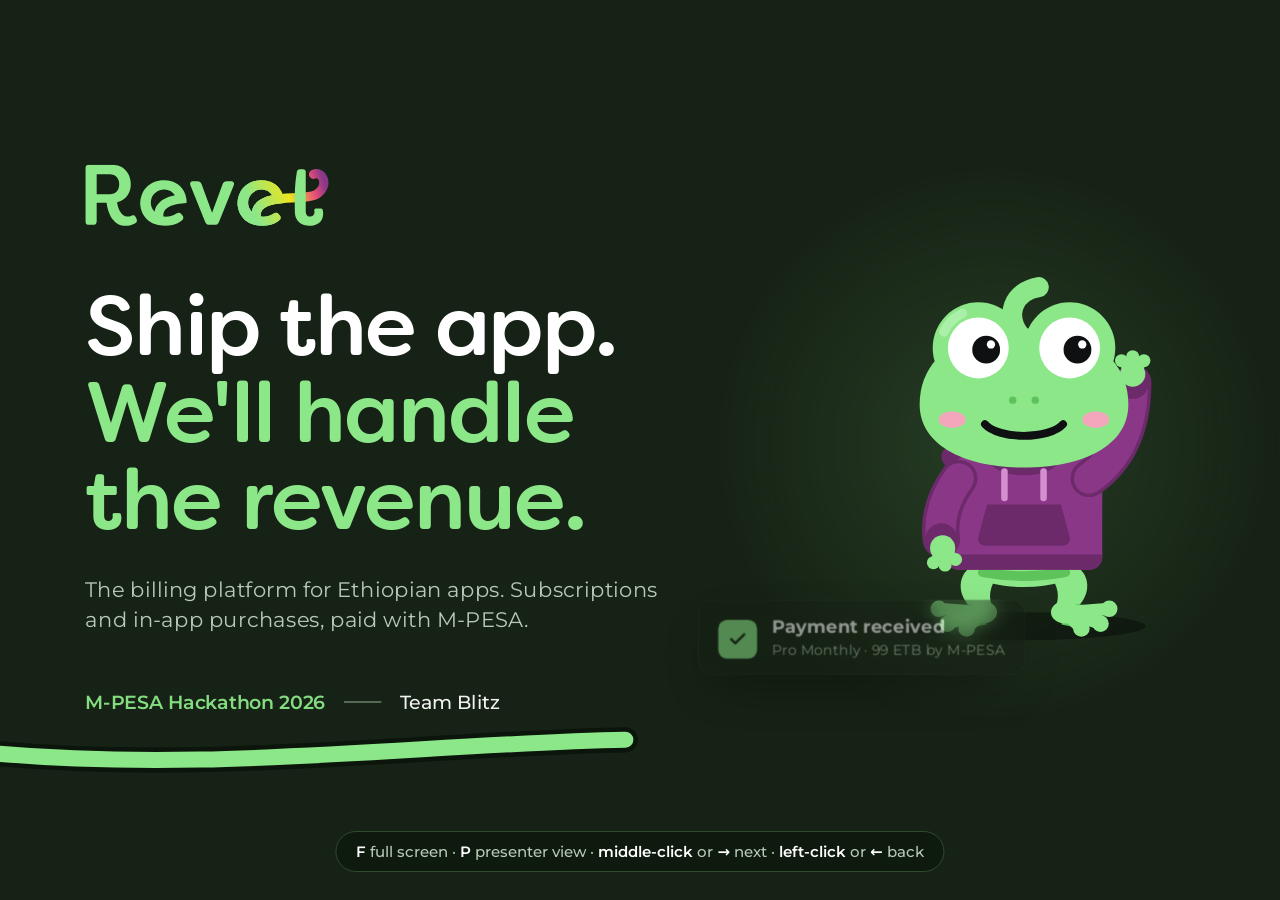
==== index.html @ 3953f646 "pitch" ====
<!doctype html>
<html lang="en">
  <head>
    <meta charset="utf-8" />
    <meta name="viewport" content="width=device-width, initial-scale=1" />
    <title>Revet pitch deck</title>
    <link rel="icon" href="assets/favicon.svg" />
    <link rel="stylesheet" href="assets/app.css" />
    <link rel="stylesheet" href="assets/deck.css" />
  </head>
  <body>
    <div id="frame">
      <div id="stage">
        <div id="bg"></div>
<section class="slide" id="s-title" aria-label="Revet">
    <div class="glow" style="left:1060px;top:100px;width:860px;height:860px;background:radial-gradient(closest-side,rgba(139,231,136,.14),rgba(139,231,136,0))"></div>
    <svg class="thread " viewBox="0 0 1920 1080" aria-hidden="true"><g class="th-a"><path class="th-o" d="M -40 992 C 380 1036 800 952 1160 980 C 1480 1004 1852 996 1858 772 C 1864 572 1784 434 1705 424"/><path class="th-g" d="M -40 992 C 380 1036 800 952 1160 980 C 1480 1004 1852 996 1858 772 C 1864 572 1784 434 1705 424"/></g></svg>
    <div class="abs t-mark" style="left:128px;top:112px"><svg class="block max-w-none " style="height:92px;width:372.84px" width="539" height="133" viewBox="0 0 539 133" fill="none" xmlns="http://www.w3.org/2000/svg" xmlns:xlink="http://www.w3.org/1999/xlink">
<use xlink:href="#t1-stroke0_1862_101" fill="#8BE788"/>
<use xlink:href="#t1-stroke0_1862_101" fill="url(#t1-paint0_linear_1862_101)"/>
<path d="M269.279 130.497C264.805 130.497 261.698 128.446 259.958 124.345L228.079 44.9278C226.96 42.1935 226.898 40.0186 227.893 38.4029C229.011 36.6629 231.062 35.793 234.045 35.793H242.993C247.591 35.793 250.636 37.9679 252.128 42.3178L274.872 104.211L297.615 42.3178C299.107 37.9679 302.09 35.793 306.564 35.793H315.699C318.557 35.793 320.546 36.6629 321.664 38.4029C322.783 40.0186 322.783 42.1935 321.664 44.9278L289.786 124.345C288.17 128.446 285.063 130.497 280.464 130.497H269.279Z" fill="#8BE788"/>
<path d="M87.8061 132.548C79.8519 132.548 73.2649 130.684 68.045 126.955C62.9494 123.102 58.7859 118.566 55.5546 113.346C52.4475 108.002 50.2104 102.534 48.8433 96.9409C47.4762 91.2239 46.6062 86.5011 46.2333 82.7726H24.6081V122.667C24.6081 127.887 21.9981 130.497 16.7782 130.497H7.82984C2.60995 130.497 0 127.887 0 122.667V7.82984C0 2.60995 2.60995 0 7.82984 0H57.046C63.7573 0 69.6607 1.11855 74.7563 3.35565C79.9762 5.59274 84.3261 8.63768 87.8061 12.4905C91.4103 16.3432 94.0824 20.8796 95.8223 26.0995C97.6866 31.1951 98.6187 36.6014 98.6187 42.3184C98.6187 52.0125 96.0087 60.4638 90.7888 67.6722C85.6932 74.7563 78.4227 79.3548 68.9771 81.4676C69.35 84.9475 70.0957 88.5518 71.2143 92.2803C72.3328 95.8845 73.8242 99.178 75.6884 102.161C77.5527 105.144 79.7898 107.629 82.3997 109.618C85.0097 111.482 87.8682 112.414 90.9753 112.414C94.5795 112.414 97.5623 111.793 99.9237 110.55C102.285 109.556 104.149 109.307 105.516 109.804C107.008 110.301 108.313 111.668 109.431 113.906L110.736 116.515C111.731 118.753 112.103 120.803 111.855 122.667C111.606 124.407 110.426 125.899 108.313 127.142C105.33 129.006 102.036 130.373 98.4323 131.243C94.9523 132.113 91.4103 132.548 87.8061 132.548ZM53.1311 64.1301C59.4695 64.1301 64.4408 62.1416 68.045 58.1645C71.6492 54.0632 73.4513 48.8433 73.4513 42.5048C73.4513 36.1664 71.5871 30.9465 67.8586 26.8452C64.2544 22.7438 59.3452 20.6931 53.1311 20.6931H24.6081V64.1301H53.1311Z" fill="#8BE788"/>
<path d="M490.467 11.89C501.52 6.60959 515.357 10.606 521.973 21.1045C528.154 30.914 528.602 41.554 525.226 50.8617C521.947 59.9017 515.201 67.4376 507.183 72.4001C502.185 75.4932 496.105 77.2823 490.06 78.4542C483.903 79.648 477.015 80.3383 469.966 80.8256C455.197 81.8466 440.684 81.9925 425.83 83.4504C411.201 84.8863 399.138 87.4293 391.029 92.1209C387.147 94.3672 384.474 96.9387 382.763 99.8697C381.075 102.761 379.962 106.617 380.142 112.05C380.325 117.562 376.005 122.179 370.492 122.362C364.979 122.546 360.363 118.225 360.179 112.713C359.892 104.062 361.671 96.382 365.513 89.8002C369.332 83.2577 374.828 78.4182 381.026 74.832C393.078 67.8587 408.829 65.049 423.879 63.5718C438.704 62.1167 455.737 61.7876 468.588 60.8991C475.35 60.4316 481.291 59.8083 486.259 58.8453C491.338 57.8606 494.677 56.6503 496.671 55.4162C501.451 52.4583 504.92 48.2648 506.449 44.0505C507.88 40.1038 507.728 35.9643 505.074 31.7534C503.824 29.7694 500.926 29.0291 499.077 29.9127C494.1 32.29 488.138 30.1834 485.76 25.2067C483.383 20.2297 485.49 14.2676 490.467 11.89Z" fill="url(#t1-paint1_linear_1862_101)"/>
<path d="M485.788 132.543C481.935 132.543 478.082 131.983 474.229 130.865C470.501 129.87 467.145 128.13 464.162 125.645C461.179 123.159 458.756 119.803 456.892 115.578C455.152 111.352 454.282 106.07 454.282 99.7317C454.282 63.1811 453.492 47.3431 458.756 15.4677C459.377 11.7392 461.552 9.875 465.281 9.875H471.806C475.907 9.875 477.958 11.9257 477.958 16.027C477.958 46.4547 477.958 59.9734 477.958 100.664C477.958 105.014 478.89 108.121 480.754 109.985C482.618 111.725 484.793 112.595 487.279 112.595C489.889 112.595 492.126 111.787 493.99 110.172C495.854 108.432 496.787 106.132 496.787 103.274C496.787 102.777 496.787 102.28 496.787 101.782C496.787 101.161 496.724 100.54 496.6 99.9182C496.227 96.8111 497.408 95.2575 500.142 95.2575H510.023C512.757 95.2575 514.373 96.3761 514.87 98.6132C515.243 100.229 515.491 101.72 515.616 103.087C515.74 104.454 515.802 105.324 515.802 105.697C515.802 114.521 513.006 121.233 507.413 125.831C501.944 130.305 494.736 132.543 485.788 132.543Z" fill="#8BE788"/>
<path d="M169.438 112.548C169.34 112.544 169.244 112.528 169.147 112.518C169.158 111.402 169.107 110.302 169.171 109.181C169.395 105.217 170.389 102.222 171.763 99.8678C173.474 96.9368 176.146 94.3654 180.029 92.119C186.182 88.5587 193.225 86.7642 200.171 85.4637C206.446 84.2887 212.804 83.5853 219.163 83.0596C219.651 82.0097 219.82 80.7317 219.67 79.2255C219.494 76.5544 219.173 74.0067 218.704 71.5826C217.916 67.5004 216.712 63.7683 215.092 60.3861C212.34 54.6401 208.749 49.4015 203.824 45.2967C199.349 41.4438 194.254 38.5853 188.537 36.7211C182.82 34.7326 176.792 33.7383 170.454 33.7383C162.748 33.7383 155.726 35.1054 149.387 37.8396C143.049 40.4495 137.643 44.0538 133.169 48.6523C128.694 53.1265 125.214 58.4085 122.729 64.4983C119.584 72.0451 118.459 80.3517 119.233 88.4768C119.699 93.3706 120.864 98.0547 122.729 102.529C125.214 108.495 128.756 113.715 133.355 118.189C138.078 122.663 143.795 126.205 150.506 128.815C157.217 131.301 164.737 132.543 173.063 132.543C179.029 132.543 185.057 131.736 191.147 130.12C197.361 128.504 203.202 125.584 208.671 121.358C211.032 119.618 212.275 117.692 212.399 115.579C212.539 114.32 212.364 113.121 211.875 111.981C211.494 111.094 210.923 110.242 210.162 109.427L208.484 107.376C205.377 103.896 201.711 103.399 197.485 105.885C193.632 108.37 189.78 110.172 185.927 111.291C180.561 112.676 174.951 113.104 169.438 112.548ZM151.713 95.7398C150.961 97.7788 150.374 99.9029 149.953 102.109C145.184 97.1654 142.198 90.5413 142.01 83.2335L142 82.4981C142 79.6803 142.421 76.8657 143.256 74.1737C146.878 62.4946 157.922 53.9981 170.984 53.9981L171.731 54.0079C181.286 54.2464 189.348 59.049 194.173 66.2854C185.443 68.082 177.098 70.7403 170.026 74.832C163.828 78.4182 158.332 83.2577 154.513 89.8002C153.41 91.6905 152.476 93.6714 151.713 95.7398Z" fill-rule="evenodd" clip-rule="evenodd" fill="#8BE788"/>
<defs>
<linearGradient id="t1-paint0_linear_1862_101" x1="363.591" y1="94.5" x2="469.314" y2="47.7101" gradientUnits="userSpaceOnUse">
<stop stop-color="#8BE788"/>
<stop offset="0.708262" stop-color="#EBE520"/>
</linearGradient>
<linearGradient id="t1-paint1_linear_1862_101" x1="362.657" y1="88.6076" x2="518.516" y2="39.4109" gradientUnits="userSpaceOnUse">
<stop stop-color="#8BE788"/>
<stop offset="0.5" stop-color="#EBE520"/>
<stop offset="0.836538" stop-color="#E74E78"/>
<stop offset="0.9999" stop-color="#8B3788"/>
</linearGradient>
<path id="t1-stroke0_1862_101" d="M380.438 112.548C380.34 112.544 380.244 112.528 380.147 112.518C380.158 111.402 380.107 110.302 380.171 109.181C380.395 105.217 381.389 102.222 382.763 99.8678C384.474 96.9368 387.146 94.3654 391.029 92.119C397.182 88.5587 404.225 86.7642 411.171 85.4637C417.446 84.2887 423.804 83.5853 430.163 83.0596C430.651 82.0097 430.82 80.7317 430.67 79.2255C430.494 76.5544 430.173 74.0067 429.704 71.5826C428.916 67.5004 427.712 63.7683 426.092 60.3861C423.34 54.6401 419.749 49.4015 414.824 45.2967C410.349 41.4438 405.254 38.5853 399.537 36.7211C393.82 34.7326 387.792 33.7383 381.454 33.7383C373.748 33.7383 366.726 35.1054 360.387 37.8396C354.049 40.4495 348.643 44.0538 344.169 48.6523C339.694 53.1265 336.214 58.4085 333.729 64.4983C330.584 72.0451 329.459 80.3517 330.233 88.4768C330.699 93.3706 331.864 98.0547 333.729 102.529C336.214 108.495 339.756 113.715 344.355 118.189C349.078 122.663 354.795 126.205 361.506 128.815C368.217 131.301 375.737 132.543 384.063 132.543C390.029 132.543 396.057 131.736 402.147 130.12C408.361 128.504 414.202 125.584 419.671 121.358C422.032 119.618 423.275 117.692 423.399 115.579C423.539 114.32 423.364 113.121 422.875 111.981C422.494 111.094 421.923 110.242 421.162 109.427L419.484 107.376C416.377 103.896 412.711 103.399 408.485 105.885C404.632 108.37 400.78 110.172 396.927 111.291C391.561 112.676 385.951 113.104 380.438 112.548ZM362.713 95.7398C361.961 97.7788 361.374 99.9029 360.953 102.109C356.184 97.1654 353.198 90.5413 353.01 83.2335L353 82.4981C353 79.6803 353.421 76.8657 354.256 74.1737C357.878 62.4946 368.922 53.9981 381.984 53.9981L382.731 54.0079C392.286 54.2464 400.348 59.049 405.173 66.2854C396.443 68.082 388.098 70.7403 381.026 74.832C374.828 78.4182 369.332 83.2577 365.513 89.8002C364.41 91.6905 363.476 93.6714 362.713 95.7398Z" fill-rule="evenodd" clip-rule="evenodd"/>
</defs>
</svg>
</div>
    <h1 class="display abs" style="left:128px;top:300px"><span class="ln t-l">Ship the app.</span><span class="ln t-l green">We'll handle</span><span class="ln t-l green">the revenue.</span></h1>
    <p class="lead abs t-lead" style="left:128px;top:728px;width:900px;font-size:32px">The billing platform for Ethiopian apps. Subscriptions and in-app purchases, paid with <span class="nw">M-PESA</span>.</p>
    <div class="abs t-foot" style="left:128px;top:904px;display:flex;align-items:center;gap:28px;font:600 28px/1 var(--f-body)"><span class="green"><span class="nw">M-PESA</span> Hackathon 2026</span><span style="width:56px;height:1.5px;background:var(--line-strong)"></span><span style="font-weight:500">Team Blitz</span></div>
    <div class="mascot " style="left:1236px;top:250px;width:600px" data-morph="mascot"><svg xmlns="http://www.w3.org/2000/svg" viewBox="-46 -84 92 92"><ellipse cx="0" cy="1" rx="28" ry="3.2" fill="#000" opacity="0.35"></ellipse><g transform="translate(0 0) scale(1 1)"><ellipse cx="0" cy="-12" rx="12" ry="4" fill="#8be788"></ellipse><path d="M-12.5 -12.5C-15.6 -10-15 -5.6-12 -3.2L-7.4 -3.8C-8.4 -6.4-7.6 -9.4-4.4 -12.5z" fill="#8be788"></path><path d="M12.5 -12.5C15.6 -10 15 -5.6 12 -3.2L7.4 -3.8C8.4 -6.4 7.6 -9.4 4.4 -12.5z" fill="#8be788"></path><path d="M-9.5 -11.4C-3.5 -10.3 3.5 -10.3 9.5 -11.4" stroke="#5ec35b" stroke-width="2.2" stroke-linecap="round" fill="none"></path><g><path d="M-9 -4.6L-19.6 -3Q-17.6 -2 -17.6 0.4Q-15 -0.2 -13.2 1.5L-8.6 0.6z" fill="#5ec35b"></path><g stroke="#8be788" stroke-width="2.8" stroke-linecap="round"><path d="M-9.4 -2.2L-19.6 -3"></path><path d="M-9.4 -2.2L-17.6 0.4"></path><path d="M-9.4 -2.2L-13.2 1.5"></path></g><circle cx="-19.6" cy="-3" r="1.9" fill="#8be788"></circle><circle cx="-17.6" cy="0.4" r="1.9" fill="#8be788"></circle><circle cx="-13.2" cy="1.5" r="1.9" fill="#8be788"></circle><ellipse cx="-9.6" cy="-2.2" rx="3.4" ry="2.6" fill="#8be788"></ellipse></g><g><path d="M9 -4.6L19.6 -3Q17.6 -2 17.6 0.4Q15 -0.2 13.2 1.5L8.6 0.6z" fill="#5ec35b"></path><g stroke="#8be788" stroke-width="2.8" stroke-linecap="round"><path d="M9.4 -2.2L19.6 -3"></path><path d="M9.4 -2.2L17.6 0.4"></path><path d="M9.4 -2.2L13.2 1.5"></path></g><circle cx="19.6" cy="-3" r="1.9" fill="#8be788"></circle><circle cx="17.6" cy="0.4" r="1.9" fill="#8be788"></circle><circle cx="13.2" cy="1.5" r="1.9" fill="#8be788"></circle><ellipse cx="9.6" cy="-2.2" rx="3.4" ry="2.6" fill="#8be788"></ellipse></g><ellipse cx="0" cy="-38" rx="19" ry="6.5" fill="#6c2a6a"></ellipse><path d="M-13 -38C-16 -38-18 -35.5-18 -31.5V-15C-18 -13.3-16.7 -12-15 -12H15C16.7 -12 18 -13.3 18 -15V-31.5C18 -35.5 16 -38 13 -38z" fill="#8b3788"></path><path d="M-18 -15.5H18V-15C18 -13.3 16.7 -12 15 -12H-15C-16.7 -12-18 -13.3-18 -15z" fill="#6c2a6a"></path><path d="M-8.5 -27H8.5L10.5 -19.5C10.8 -18.4 10 -17.5 8.9 -17.5H-8.9C-10 -17.5-10.8 -18.4-10.5 -19.5z" fill="#6c2a6a"></path><path d="M-8 -37C-6.5 -32.6 6.5 -32.6 8 -37z" fill="#6c2a6a"></path><g stroke="#d38fd0" stroke-width="1.5" stroke-linecap="round"><path d="M-4.5 -34.6V-28.5"></path><path d="M4.5 -34.6V-28.5"></path></g><g stroke-linecap="round" fill="none"><g stroke="#6c2a6a" stroke-width="8.6"><path d="M-15 -33Q-20 -26 -19 -19"></path><path d="M15 -33Q25 -40 25 -55"></path></g><g stroke="#8b3788" stroke-width="7"><path d="M-15 -33Q-20 -26 -19 -19"></path><path d="M15 -33Q25 -40 25 -55"></path></g></g><g><circle cx="-19" cy="-19" r="3.7" fill="#6c2a6a"></circle><g stroke="#8be788" stroke-width="2.1" stroke-linecap="round"><path d="M-18.71715728752538 -17.020101012677667L-15.738508036226175 -14.350335360464971"></path><path d="M-18.71715728752538 -17.020101012677667L-18.151471862576145 -13.060303038033002"></path><path d="M-18.71715728752538 -17.020101012677667L-20.829126186153065 -13.623104196189702"></path></g><g fill="#8be788"><circle cx="-18.71715728752538" cy="-17.020101012677667" r="2.9"></circle><circle cx="-15.738508036226175" cy="-14.350335360464971" r="1.5"></circle><circle cx="-18.151471862576145" cy="-13.060303038033002" r="1.5"></circle><circle cx="-20.829126186153065" cy="-13.623104196189702" r="1.5"></circle></g></g><g><circle cx="25" cy="-55" r="3.7" fill="#6c2a6a"></circle><g stroke="#8be788" stroke-width="2.1" stroke-linecap="round"><path d="M25 -57L22.42884956125384 -60.064177772475915"></path><path d="M25 -57L25 -61"></path><path d="M25 -57L27.57115043874616 -60.064177772475915"></path></g><g fill="#8be788"><circle cx="25" cy="-57" r="2.9"></circle><circle cx="22.42884956125384" cy="-60.064177772475915" r="1.5"></circle><circle cx="25" cy="-61" r="1.5"></circle><circle cx="27.57115043874616" cy="-60.064177772475915" r="1.5"></circle></g></g><g><g fill="#8be788"><path d="M-24 -50C-24 -61.5-13.5 -67.5 0 -67.5S24 -61.5 24 -50C24 -40.5 13.5 -35.5 0 -35.5S-24 -40.5-24 -50z"></path><circle cx="-10.5" cy="-63" r="10.5"></circle><circle cx="10.5" cy="-63" r="10.5"></circle></g><path d="M-18.43 -66.7A8.75 8.75 0 0 1 -14.2 -70.93" stroke="#b9f4b6" stroke-width="2.2" stroke-linecap="round" fill="none" opacity="0.7"></path><path d="M-1 -66c-3.4-4.4-1.6-10 4.4-11" stroke="#8be788" stroke-width="4.6" stroke-linecap="round" fill="none"></path><g><g fill="#f4a6bd"><ellipse cx="-16.5" cy="-46.5" rx="3.1" ry="1.9"></ellipse><ellipse cx="16.5" cy="-46.5" rx="3.1" ry="1.9"></ellipse></g><g fill="#5ec35b"><circle cx="-2.6" cy="-51" r="0.85"></circle><circle cx="2.6" cy="-51" r="0.85"></circle></g><g class="anim-blink"><circle cx="-10.5" cy="-63" r="7" fill="#ffffff"></circle><circle cx="10.5" cy="-63" r="7" fill="#ffffff"></circle><circle cx="-8.7" cy="-62.6" r="3.2" fill="#0f1012"></circle><circle cx="12.3" cy="-62.6" r="3.2" fill="#0f1012"></circle><circle cx="-7.6" cy="-63.800000000000004" r="0.95" fill="#ffffff"></circle><circle cx="13.4" cy="-63.800000000000004" r="0.95" fill="#ffffff"></circle></g><path d="M-9 -45.5c3.2 3.6 14.8 3.6 18 0" stroke="#0f1012" stroke-width="1.8" stroke-linecap="round" fill="none"></path></g></g></g></svg></div>
    <div class="toast t-toast" style="left:1040px;top:744px"><span class="tick"><svg xmlns="http://www.w3.org/2000/svg" width="24" height="24" viewBox="0 0 24 24" fill="none" stroke="currentColor" stroke-width="3" stroke-linecap="round" stroke-linejoin="round" class="lucide lucide-check " style="width:30px;height:30px" aria-hidden="true"><path d="M20 6 9 17l-5-5"></path></svg></span><div><b>Payment received</b><span>Pro Monthly · 99 ETB by <span class="nw">M-PESA</span></span></div></div>
    <div class="toast t-toast" style="left:1270px;top:150px"><span class="tick soft"><svg xmlns="http://www.w3.org/2000/svg" width="24" height="24" viewBox="0 0 24 24" fill="none" stroke="currentColor" stroke-width="2" stroke-linecap="round" stroke-linejoin="round" class="lucide lucide-send " style="width:28px;height:28px" aria-hidden="true"><path d="M14.536 21.686a.5.5 0 0 0 .937-.024l6.5-19a.496.496 0 0 0-.635-.635l-19 6.5a.5.5 0 0 0-.024.937l7.93 3.18a2 2 0 0 1 1.112 1.11z"></path><path d="m21.854 2.147-10.94 10.939"></path></svg></span><div><b>Weekly payout sent</b><span>B2C to the developer's <span class="nw">M-PESA</span></span></div></div>
</section>
<section class="slide" id="s-hook" aria-label="The hook: getting paid">
    <p class="chrome-label in">A developer in Addis</p>
    <div class="glow" style="left:980px;top:60px;width:900px;height:900px;background:radial-gradient(closest-side,rgba(139,231,136,.08),rgba(139,231,136,0))"></div>
    <svg class="thread " viewBox="0 0 1920 1080" aria-hidden="true"><g class="th-a"><path class="th-o" d="M -40 1000 C 300 1030 700 992 960 948 C 1120 918 1240 820 1180 720 C 1120 610 950 646 992 762 C 1032 878 1222 858 1212 738 C 1202 598 1012 566 964 684 C 924 784 1064 862 1144 802 C 1232 734 1152 584 1062 624 C 984 662 1034 806 1250 902 C 1330 940 1460 1004 1980 994"/><path class="th-g" d="M -40 1000 C 300 1030 700 992 960 948 C 1120 918 1240 820 1180 720 C 1120 610 950 646 992 762 C 1032 878 1222 858 1212 738 C 1202 598 1012 566 964 684 C 924 784 1064 862 1144 802 C 1232 734 1152 584 1062 624 C 984 662 1034 806 1250 902 C 1330 940 1460 1004 1980 994"/></g></svg>
    <div class="abs" style="left:128px;top:150px">
      <h1 class="h1" style="font-size:92px"><span class="ln h-l1" data-morph="h1a" data-morph-kind="text">Building the app is easy.</span></h1>
      <h1 class="h1" style="font-size:92px;margin-top:6px"><span class="ln h-l2 pink" data-morph="h1b" data-morph-kind="text">Getting paid is not.</span></h1>
    </div>
    <div class="mascot" style="left:270px;top:430px;width:540px;height:540px" data-morph="mascot"><div class="m-cheer" style=""><svg xmlns="http://www.w3.org/2000/svg" viewBox="-46 -84 92 92"><ellipse cx="0" cy="1" rx="28" ry="3.2" fill="#000" opacity="0.35"></ellipse><g transform="translate(0 0) scale(1 1)"><ellipse cx="0" cy="-12" rx="12" ry="4" fill="#8be788"></ellipse><path d="M-12.5 -12.5C-15.6 -10-15 -5.6-12 -3.2L-7.4 -3.8C-8.4 -6.4-7.6 -9.4-4.4 -12.5z" fill="#8be788"></path><path d="M12.5 -12.5C15.6 -10 15 -5.6 12 -3.2L7.4 -3.8C8.4 -6.4 7.6 -9.4 4.4 -12.5z" fill="#8be788"></path><path d="M-9.5 -11.4C-3.5 -10.3 3.5 -10.3 9.5 -11.4" stroke="#5ec35b" stroke-width="2.2" stroke-linecap="round" fill="none"></path><g><path d="M-9 -4.6L-19.6 -3Q-17.6 -2 -17.6 0.4Q-15 -0.2 -13.2 1.5L-8.6 0.6z" fill="#5ec35b"></path><g stroke="#8be788" stroke-width="2.8" stroke-linecap="round"><path d="M-9.4 -2.2L-19.6 -3"></path><path d="M-9.4 -2.2L-17.6 0.4"></path><path d="M-9.4 -2.2L-13.2 1.5"></path></g><circle cx="-19.6" cy="-3" r="1.9" fill="#8be788"></circle><circle cx="-17.6" cy="0.4" r="1.9" fill="#8be788"></circle><circle cx="-13.2" cy="1.5" r="1.9" fill="#8be788"></circle><ellipse cx="-9.6" cy="-2.2" rx="3.4" ry="2.6" fill="#8be788"></ellipse></g><g><path d="M9 -4.6L19.6 -3Q17.6 -2 17.6 0.4Q15 -0.2 13.2 1.5L8.6 0.6z" fill="#5ec35b"></path><g stroke="#8be788" stroke-width="2.8" stroke-linecap="round"><path d="M9.4 -2.2L19.6 -3"></path><path d="M9.4 -2.2L17.6 0.4"></path><path d="M9.4 -2.2L13.2 1.5"></path></g><circle cx="19.6" cy="-3" r="1.9" fill="#8be788"></circle><circle cx="17.6" cy="0.4" r="1.9" fill="#8be788"></circle><circle cx="13.2" cy="1.5" r="1.9" fill="#8be788"></circle><ellipse cx="9.6" cy="-2.2" rx="3.4" ry="2.6" fill="#8be788"></ellipse></g><ellipse cx="0" cy="-38" rx="19" ry="6.5" fill="#6c2a6a"></ellipse><path d="M-13 -38C-16 -38-18 -35.5-18 -31.5V-15C-18 -13.3-16.7 -12-15 -12H15C16.7 -12 18 -13.3 18 -15V-31.5C18 -35.5 16 -38 13 -38z" fill="#8b3788"></path><path d="M-18 -15.5H18V-15C18 -13.3 16.7 -12 15 -12H-15C-16.7 -12-18 -13.3-18 -15z" fill="#6c2a6a"></path><path d="M-8.5 -27H8.5L10.5 -19.5C10.8 -18.4 10 -17.5 8.9 -17.5H-8.9C-10 -17.5-10.8 -18.4-10.5 -19.5z" fill="#6c2a6a"></path><path d="M-8 -37C-6.5 -32.6 6.5 -32.6 8 -37z" fill="#6c2a6a"></path><g stroke="#d38fd0" stroke-width="1.5" stroke-linecap="round"><path d="M-4.5 -34.6V-28.5"></path><path d="M4.5 -34.6V-28.5"></path></g><g stroke-linecap="round" fill="none"><g stroke="#6c2a6a" stroke-width="8.6"><path d="M-15 -33Q-26 -38 -26 -51"></path><path d="M15 -33Q26 -38 26 -51"></path></g><g stroke="#8b3788" stroke-width="7"><path d="M-15 -33Q-26 -38 -26 -51"></path><path d="M15 -33Q26 -38 26 -51"></path></g></g><g><circle cx="-26" cy="-51" r="3.7" fill="#6c2a6a"></circle><g stroke="#8be788" stroke-width="2.1" stroke-linecap="round"><path d="M-26 -53L-28.57115043874616 -56.064177772475915"></path><path d="M-26 -53L-26 -57"></path><path d="M-26 -53L-23.42884956125384 -56.064177772475915"></path></g><g fill="#8be788"><circle cx="-26" cy="-53" r="2.9"></circle><circle cx="-28.57115043874616" cy="-56.064177772475915" r="1.5"></circle><circle cx="-26" cy="-57" r="1.5"></circle><circle cx="-23.42884956125384" cy="-56.064177772475915" r="1.5"></circle></g></g><g><circle cx="26" cy="-51" r="3.7" fill="#6c2a6a"></circle><g stroke="#8be788" stroke-width="2.1" stroke-linecap="round"><path d="M26 -53L23.42884956125384 -56.064177772475915"></path><path d="M26 -53L26 -57"></path><path d="M26 -53L28.57115043874616 -56.064177772475915"></path></g><g fill="#8be788"><circle cx="26" cy="-53" r="2.9"></circle><circle cx="23.42884956125384" cy="-56.064177772475915" r="1.5"></circle><circle cx="26" cy="-57" r="1.5"></circle><circle cx="28.57115043874616" cy="-56.064177772475915" r="1.5"></circle></g></g><g><g fill="#8be788"><path d="M-24 -50C-24 -61.5-13.5 -67.5 0 -67.5S24 -61.5 24 -50C24 -40.5 13.5 -35.5 0 -35.5S-24 -40.5-24 -50z"></path><circle cx="-10.5" cy="-63" r="10.5"></circle><circle cx="10.5" cy="-63" r="10.5"></circle></g><path d="M-18.43 -66.7A8.75 8.75 0 0 1 -14.2 -70.93" stroke="#b9f4b6" stroke-width="2.2" stroke-linecap="round" fill="none" opacity="0.7"></path><path d="M-1 -66c-3.4-4.4-1.6-10 4.4-11" stroke="#8be788" stroke-width="4.6" stroke-linecap="round" fill="none"></path><g><g fill="#f4a6bd"><ellipse cx="-16.5" cy="-46.5" rx="3.1" ry="1.9"></ellipse><ellipse cx="16.5" cy="-46.5" rx="3.1" ry="1.9"></ellipse></g><g fill="#5ec35b"><circle cx="-2.6" cy="-51" r="0.85"></circle><circle cx="2.6" cy="-51" r="0.85"></circle></g><g stroke="#0f1012" stroke-width="2" stroke-linecap="round" fill="none"><path d="M-15 -62c2.5-4 6.5-4 9 0"></path><path d="M6 -62c2.5-4 6.5-4 9 0"></path></g><g><path d="M-8 -46.5h16c0 4.4-3.6 7-8 7s-8-2.6-8-7z" fill="#0f1012"></path><path d="M-3.4 -40.6c1.8-1.8 5-1.8 6.8 0-1.6 1.2-5.2 1.2-6.8 0z" fill="#f4a6bd"></path></g></g></g></g></svg></div><div class="m-surprised" style="position:absolute;inset:0;opacity:0"><svg xmlns="http://www.w3.org/2000/svg" viewBox="-46 -84 92 92"><ellipse cx="0" cy="1" rx="28" ry="3.2" fill="#000" opacity="0.35"></ellipse><g transform="translate(0 0) scale(1 1)"><ellipse cx="0" cy="-12" rx="12" ry="4" fill="#8be788"></ellipse><path d="M-12.5 -12.5C-15.6 -10-15 -5.6-12 -3.2L-7.4 -3.8C-8.4 -6.4-7.6 -9.4-4.4 -12.5z" fill="#8be788"></path><path d="M12.5 -12.5C15.6 -10 15 -5.6 12 -3.2L7.4 -3.8C8.4 -6.4 7.6 -9.4 4.4 -12.5z" fill="#8be788"></path><path d="M-9.5 -11.4C-3.5 -10.3 3.5 -10.3 9.5 -11.4" stroke="#5ec35b" stroke-width="2.2" stroke-linecap="round" fill="none"></path><g><path d="M-9 -4.6L-19.6 -3Q-17.6 -2 -17.6 0.4Q-15 -0.2 -13.2 1.5L-8.6 0.6z" fill="#5ec35b"></path><g stroke="#8be788" stroke-width="2.8" stroke-linecap="round"><path d="M-9.4 -2.2L-19.6 -3"></path><path d="M-9.4 -2.2L-17.6 0.4"></path><path d="M-9.4 -2.2L-13.2 1.5"></path></g><circle cx="-19.6" cy="-3" r="1.9" fill="#8be788"></circle><circle cx="-17.6" cy="0.4" r="1.9" fill="#8be788"></circle><circle cx="-13.2" cy="1.5" r="1.9" fill="#8be788"></circle><ellipse cx="-9.6" cy="-2.2" rx="3.4" ry="2.6" fill="#8be788"></ellipse></g><g><path d="M9 -4.6L19.6 -3Q17.6 -2 17.6 0.4Q15 -0.2 13.2 1.5L8.6 0.6z" fill="#5ec35b"></path><g stroke="#8be788" stroke-width="2.8" stroke-linecap="round"><path d="M9.4 -2.2L19.6 -3"></path><path d="M9.4 -2.2L17.6 0.4"></path><path d="M9.4 -2.2L13.2 1.5"></path></g><circle cx="19.6" cy="-3" r="1.9" fill="#8be788"></circle><circle cx="17.6" cy="0.4" r="1.9" fill="#8be788"></circle><circle cx="13.2" cy="1.5" r="1.9" fill="#8be788"></circle><ellipse cx="9.6" cy="-2.2" rx="3.4" ry="2.6" fill="#8be788"></ellipse></g><ellipse cx="0" cy="-38" rx="19" ry="6.5" fill="#6c2a6a"></ellipse><path d="M-13 -38C-16 -38-18 -35.5-18 -31.5V-15C-18 -13.3-16.7 -12-15 -12H15C16.7 -12 18 -13.3 18 -15V-31.5C18 -35.5 16 -38 13 -38z" fill="#8b3788"></path><path d="M-18 -15.5H18V-15C18 -13.3 16.7 -12 15 -12H-15C-16.7 -12-18 -13.3-18 -15z" fill="#6c2a6a"></path><path d="M-8.5 -27H8.5L10.5 -19.5C10.8 -18.4 10 -17.5 8.9 -17.5H-8.9C-10 -17.5-10.8 -18.4-10.5 -19.5z" fill="#6c2a6a"></path><path d="M-8 -37C-6.5 -32.6 6.5 -32.6 8 -37z" fill="#6c2a6a"></path><g stroke="#d38fd0" stroke-width="1.5" stroke-linecap="round"><path d="M-4.5 -34.6V-28.5"></path><path d="M4.5 -34.6V-28.5"></path></g><g stroke-linecap="round" fill="none"><g stroke="#6c2a6a" stroke-width="8.6"><path d="M-15 -33Q-20 -26 -19 -19"></path><path d="M15 -33Q20 -26 19 -19"></path></g><g stroke="#8b3788" stroke-width="7"><path d="M-15 -33Q-20 -26 -19 -19"></path><path d="M15 -33Q20 -26 19 -19"></path></g></g><g><circle cx="-19" cy="-19" r="3.7" fill="#6c2a6a"></circle><g stroke="#8be788" stroke-width="2.1" stroke-linecap="round"><path d="M-18.71715728752538 -17.020101012677667L-15.738508036226175 -14.350335360464971"></path><path d="M-18.71715728752538 -17.020101012677667L-18.151471862576145 -13.060303038033002"></path><path d="M-18.71715728752538 -17.020101012677667L-20.829126186153065 -13.623104196189702"></path></g><g fill="#8be788"><circle cx="-18.71715728752538" cy="-17.020101012677667" r="2.9"></circle><circle cx="-15.738508036226175" cy="-14.350335360464971" r="1.5"></circle><circle cx="-18.151471862576145" cy="-13.060303038033002" r="1.5"></circle><circle cx="-20.829126186153065" cy="-13.623104196189702" r="1.5"></circle></g></g><g><circle cx="19" cy="-19" r="3.7" fill="#6c2a6a"></circle><g stroke="#8be788" stroke-width="2.1" stroke-linecap="round"><path d="M18.71715728752538 -17.020101012677667L20.829126186153065 -13.623104196189702"></path><path d="M18.71715728752538 -17.020101012677667L18.151471862576145 -13.060303038033002"></path><path d="M18.71715728752538 -17.020101012677667L15.738508036226175 -14.350335360464971"></path></g><g fill="#8be788"><circle cx="18.71715728752538" cy="-17.020101012677667" r="2.9"></circle><circle cx="20.829126186153065" cy="-13.623104196189702" r="1.5"></circle><circle cx="18.151471862576145" cy="-13.060303038033002" r="1.5"></circle><circle cx="15.738508036226175" cy="-14.350335360464971" r="1.5"></circle></g></g><g><g fill="#8be788"><path d="M-24 -50C-24 -61.5-13.5 -67.5 0 -67.5S24 -61.5 24 -50C24 -40.5 13.5 -35.5 0 -35.5S-24 -40.5-24 -50z"></path><circle cx="-10.5" cy="-63" r="10.5"></circle><circle cx="10.5" cy="-63" r="10.5"></circle></g><path d="M-18.43 -66.7A8.75 8.75 0 0 1 -14.2 -70.93" stroke="#b9f4b6" stroke-width="2.2" stroke-linecap="round" fill="none" opacity="0.7"></path><path d="M-1 -66c-3.4-4.4-1.6-10 4.4-11" stroke="#8be788" stroke-width="4.6" stroke-linecap="round" fill="none"></path><g><g fill="#f4a6bd"><ellipse cx="-16.5" cy="-46.5" rx="3.1" ry="1.9"></ellipse><ellipse cx="16.5" cy="-46.5" rx="3.1" ry="1.9"></ellipse></g><g fill="#5ec35b"><circle cx="-2.6" cy="-51" r="0.85"></circle><circle cx="2.6" cy="-51" r="0.85"></circle></g><g class="anim-blink"><circle cx="-10.5" cy="-63" r="7" fill="#ffffff"></circle><circle cx="10.5" cy="-63" r="7" fill="#ffffff"></circle><circle cx="-8.7" cy="-62.6" r="2.4" fill="#0f1012"></circle><circle cx="12.3" cy="-62.6" r="2.4" fill="#0f1012"></circle><circle cx="-7.6" cy="-63.800000000000004" r="0.95" fill="#ffffff"></circle><circle cx="13.4" cy="-63.800000000000004" r="0.95" fill="#ffffff"></circle></g><ellipse cx="0" cy="-43.5" rx="2.6" ry="3.2" fill="#0f1012"></ellipse></g></g></g></svg></div><div class="m-sad" style="position:absolute;inset:0;opacity:0"><svg xmlns="http://www.w3.org/2000/svg" viewBox="-46 -84 92 92"><ellipse cx="0" cy="1" rx="28" ry="3.2" fill="#000" opacity="0.35"></ellipse><g transform="translate(0 0) scale(1 1)"><ellipse cx="0" cy="-12" rx="12" ry="4" fill="#8be788"></ellipse><path d="M-12.5 -12.5C-15.6 -10-15 -5.6-12 -3.2L-7.4 -3.8C-8.4 -6.4-7.6 -9.4-4.4 -12.5z" fill="#8be788"></path><path d="M12.5 -12.5C15.6 -10 15 -5.6 12 -3.2L7.4 -3.8C8.4 -6.4 7.6 -9.4 4.4 -12.5z" fill="#8be788"></path><path d="M-9.5 -11.4C-3.5 -10.3 3.5 -10.3 9.5 -11.4" stroke="#5ec35b" stroke-width="2.2" stroke-linecap="round" fill="none"></path><g><path d="M-9 -4.6L-19.6 -3Q-17.6 -2 -17.6 0.4Q-15 -0.2 -13.2 1.5L-8.6 0.6z" fill="#5ec35b"></path><g stroke="#8be788" stroke-width="2.8" stroke-linecap="round"><path d="M-9.4 -2.2L-19.6 -3"></path><path d="M-9.4 -2.2L-17.6 0.4"></path><path d="M-9.4 -2.2L-13.2 1.5"></path></g><circle cx="-19.6" cy="-3" r="1.9" fill="#8be788"></circle><circle cx="-17.6" cy="0.4" r="1.9" fill="#8be788"></circle><circle cx="-13.2" cy="1.5" r="1.9" fill="#8be788"></circle><ellipse cx="-9.6" cy="-2.2" rx="3.4" ry="2.6" fill="#8be788"></ellipse></g><g><path d="M9 -4.6L19.6 -3Q17.6 -2 17.6 0.4Q15 -0.2 13.2 1.5L8.6 0.6z" fill="#5ec35b"></path><g stroke="#8be788" stroke-width="2.8" stroke-linecap="round"><path d="M9.4 -2.2L19.6 -3"></path><path d="M9.4 -2.2L17.6 0.4"></path><path d="M9.4 -2.2L13.2 1.5"></path></g><circle cx="19.6" cy="-3" r="1.9" fill="#8be788"></circle><circle cx="17.6" cy="0.4" r="1.9" fill="#8be788"></circle><circle cx="13.2" cy="1.5" r="1.9" fill="#8be788"></circle><ellipse cx="9.6" cy="-2.2" rx="3.4" ry="2.6" fill="#8be788"></ellipse></g><ellipse cx="0" cy="-38" rx="19" ry="6.5" fill="#6c2a6a"></ellipse><path d="M-13 -38C-16 -38-18 -35.5-18 -31.5V-15C-18 -13.3-16.7 -12-15 -12H15C16.7 -12 18 -13.3 18 -15V-31.5C18 -35.5 16 -38 13 -38z" fill="#8b3788"></path><path d="M-18 -15.5H18V-15C18 -13.3 16.7 -12 15 -12H-15C-16.7 -12-18 -13.3-18 -15z" fill="#6c2a6a"></path><path d="M-8.5 -27H8.5L10.5 -19.5C10.8 -18.4 10 -17.5 8.9 -17.5H-8.9C-10 -17.5-10.8 -18.4-10.5 -19.5z" fill="#6c2a6a"></path><path d="M-8 -37C-6.5 -32.6 6.5 -32.6 8 -37z" fill="#6c2a6a"></path><g stroke="#d38fd0" stroke-width="1.5" stroke-linecap="round"><path d="M-4.5 -34.6V-28.5"></path><path d="M4.5 -34.6V-28.5"></path></g><g stroke-linecap="round" fill="none"><g stroke="#6c2a6a" stroke-width="8.6"><path d="M-15 -33Q-20 -26 -19 -19"></path><path d="M15 -33Q20 -26 19 -19"></path></g><g stroke="#8b3788" stroke-width="7"><path d="M-15 -33Q-20 -26 -19 -19"></path><path d="M15 -33Q20 -26 19 -19"></path></g></g><g><circle cx="-19" cy="-19" r="3.7" fill="#6c2a6a"></circle><g stroke="#8be788" stroke-width="2.1" stroke-linecap="round"><path d="M-18.71715728752538 -17.020101012677667L-15.738508036226175 -14.350335360464971"></path><path d="M-18.71715728752538 -17.020101012677667L-18.151471862576145 -13.060303038033002"></path><path d="M-18.71715728752538 -17.020101012677667L-20.829126186153065 -13.623104196189702"></path></g><g fill="#8be788"><circle cx="-18.71715728752538" cy="-17.020101012677667" r="2.9"></circle><circle cx="-15.738508036226175" cy="-14.350335360464971" r="1.5"></circle><circle cx="-18.151471862576145" cy="-13.060303038033002" r="1.5"></circle><circle cx="-20.829126186153065" cy="-13.623104196189702" r="1.5"></circle></g></g><g><circle cx="19" cy="-19" r="3.7" fill="#6c2a6a"></circle><g stroke="#8be788" stroke-width="2.1" stroke-linecap="round"><path d="M18.71715728752538 -17.020101012677667L20.829126186153065 -13.623104196189702"></path><path d="M18.71715728752538 -17.020101012677667L18.151471862576145 -13.060303038033002"></path><path d="M18.71715728752538 -17.020101012677667L15.738508036226175 -14.350335360464971"></path></g><g fill="#8be788"><circle cx="18.71715728752538" cy="-17.020101012677667" r="2.9"></circle><circle cx="20.829126186153065" cy="-13.623104196189702" r="1.5"></circle><circle cx="18.151471862576145" cy="-13.060303038033002" r="1.5"></circle><circle cx="15.738508036226175" cy="-14.350335360464971" r="1.5"></circle></g></g><g><g fill="#8be788"><path d="M-24 -50C-24 -61.5-13.5 -67.5 0 -67.5S24 -61.5 24 -50C24 -40.5 13.5 -35.5 0 -35.5S-24 -40.5-24 -50z"></path><circle cx="-10.5" cy="-63" r="10.5"></circle><circle cx="10.5" cy="-63" r="10.5"></circle></g><path d="M-18.43 -66.7A8.75 8.75 0 0 1 -14.2 -70.93" stroke="#b9f4b6" stroke-width="2.2" stroke-linecap="round" fill="none" opacity="0.7"></path><path d="M-1 -66c-3.4-4.4-1.6-10 4.4-11" stroke="#8be788" stroke-width="4.6" stroke-linecap="round" fill="none"></path><g><g fill="#f4a6bd"><ellipse cx="-16.5" cy="-46.5" rx="3.1" ry="1.9"></ellipse><ellipse cx="16.5" cy="-46.5" rx="3.1" ry="1.9"></ellipse></g><g fill="#5ec35b"><circle cx="-2.6" cy="-51" r="0.85"></circle><circle cx="2.6" cy="-51" r="0.85"></circle></g><g class="anim-blink"><circle cx="-10.5" cy="-63" r="7" fill="#ffffff"></circle><circle cx="10.5" cy="-63" r="7" fill="#ffffff"></circle><circle cx="-10.5" cy="-61.6" r="3.2" fill="#0f1012"></circle><circle cx="10.5" cy="-61.6" r="3.2" fill="#0f1012"></circle><circle cx="-9.4" cy="-62.800000000000004" r="0.95" fill="#ffffff"></circle><circle cx="11.6" cy="-62.800000000000004" r="0.95" fill="#ffffff"></circle><g><path d="M-17.15 -65.2A7 7 0 0 1 -6.05 -68.4Z" fill="#8be788"></path><path d="M-17.15 -65.2L-6.05 -68.4" stroke="#0f1012" stroke-width="1.6" stroke-linecap="round" fill="none"></path></g><g><path d="M6.05 -68.4A7 7 0 0 1 17.15 -65.2Z" fill="#8be788"></path><path d="M6.05 -68.4L17.15 -65.2" stroke="#0f1012" stroke-width="1.6" stroke-linecap="round" fill="none"></path></g></g><path d="M-6 -42.5c3-2.6 9-2.6 12 0" stroke="#0f1012" stroke-width="1.8" stroke-linecap="round" fill="none"></path></g></g></g></svg></div><div class="m-shrug" style="position:absolute;inset:0;opacity:0"><svg xmlns="http://www.w3.org/2000/svg" viewBox="-46 -84 92 92"><ellipse cx="0" cy="1" rx="28" ry="3.2" fill="#000" opacity="0.35"></ellipse><g transform="translate(0 0) scale(1 1)"><ellipse cx="0" cy="-12" rx="12" ry="4" fill="#8be788"></ellipse><path d="M-12.5 -12.5C-15.6 -10-15 -5.6-12 -3.2L-7.4 -3.8C-8.4 -6.4-7.6 -9.4-4.4 -12.5z" fill="#8be788"></path><path d="M12.5 -12.5C15.6 -10 15 -5.6 12 -3.2L7.4 -3.8C8.4 -6.4 7.6 -9.4 4.4 -12.5z" fill="#8be788"></path><path d="M-9.5 -11.4C-3.5 -10.3 3.5 -10.3 9.5 -11.4" stroke="#5ec35b" stroke-width="2.2" stroke-linecap="round" fill="none"></path><g><path d="M-9 -4.6L-19.6 -3Q-17.6 -2 -17.6 0.4Q-15 -0.2 -13.2 1.5L-8.6 0.6z" fill="#5ec35b"></path><g stroke="#8be788" stroke-width="2.8" stroke-linecap="round"><path d="M-9.4 -2.2L-19.6 -3"></path><path d="M-9.4 -2.2L-17.6 0.4"></path><path d="M-9.4 -2.2L-13.2 1.5"></path></g><circle cx="-19.6" cy="-3" r="1.9" fill="#8be788"></circle><circle cx="-17.6" cy="0.4" r="1.9" fill="#8be788"></circle><circle cx="-13.2" cy="1.5" r="1.9" fill="#8be788"></circle><ellipse cx="-9.6" cy="-2.2" rx="3.4" ry="2.6" fill="#8be788"></ellipse></g><g><path d="M9 -4.6L19.6 -3Q17.6 -2 17.6 0.4Q15 -0.2 13.2 1.5L8.6 0.6z" fill="#5ec35b"></path><g stroke="#8be788" stroke-width="2.8" stroke-linecap="round"><path d="M9.4 -2.2L19.6 -3"></path><path d="M9.4 -2.2L17.6 0.4"></path><path d="M9.4 -2.2L13.2 1.5"></path></g><circle cx="19.6" cy="-3" r="1.9" fill="#8be788"></circle><circle cx="17.6" cy="0.4" r="1.9" fill="#8be788"></circle><circle cx="13.2" cy="1.5" r="1.9" fill="#8be788"></circle><ellipse cx="9.6" cy="-2.2" rx="3.4" ry="2.6" fill="#8be788"></ellipse></g><ellipse cx="0" cy="-38" rx="19" ry="6.5" fill="#6c2a6a"></ellipse><path d="M-13 -38C-16 -38-18 -35.5-18 -31.5V-15C-18 -13.3-16.7 -12-15 -12H15C16.7 -12 18 -13.3 18 -15V-31.5C18 -35.5 16 -38 13 -38z" fill="#8b3788"></path><path d="M-18 -15.5H18V-15C18 -13.3 16.7 -12 15 -12H-15C-16.7 -12-18 -13.3-18 -15z" fill="#6c2a6a"></path><path d="M-8.5 -27H8.5L10.5 -19.5C10.8 -18.4 10 -17.5 8.9 -17.5H-8.9C-10 -17.5-10.8 -18.4-10.5 -19.5z" fill="#6c2a6a"></path><path d="M-8 -37C-6.5 -32.6 6.5 -32.6 8 -37z" fill="#6c2a6a"></path><g stroke="#d38fd0" stroke-width="1.5" stroke-linecap="round"><path d="M-4.5 -34.6V-28.5"></path><path d="M4.5 -34.6V-28.5"></path></g><g stroke-linecap="round" fill="none"><g stroke="#6c2a6a" stroke-width="8.6"><path d="M-15 -33Q-26 -27 -27 -37"></path><path d="M15 -33Q26 -27 27 -37"></path></g><g stroke="#8b3788" stroke-width="7"><path d="M-15 -33Q-26 -27 -27 -37"></path><path d="M15 -33Q26 -27 27 -37"></path></g></g><g><circle cx="-27" cy="-37" r="3.7" fill="#6c2a6a"></circle><g stroke="#8be788" stroke-width="2.1" stroke-linecap="round"><path d="M-27.199007438042 -38.990074380419976L-30.06229483032199 -41.783206190630594"></path><path d="M-27.199007438042 -38.990074380419976L-27.597022314125994 -42.970223141259936"></path><path d="M-27.199007438042 -38.990074380419976L-24.945514213967677 -42.29488425226603"></path></g><g fill="#8be788"><circle cx="-27.199007438042" cy="-38.990074380419976" r="2.9"></circle><circle cx="-30.06229483032199" cy="-41.783206190630594" r="1.5"></circle><circle cx="-27.597022314125994" cy="-42.970223141259936" r="1.5"></circle><circle cx="-24.945514213967677" cy="-42.29488425226603" r="1.5"></circle></g></g><g><circle cx="27" cy="-37" r="3.7" fill="#6c2a6a"></circle><g stroke="#8be788" stroke-width="2.1" stroke-linecap="round"><path d="M27.199007438042 -38.990074380419976L24.945514213967677 -42.29488425226603"></path><path d="M27.199007438042 -38.990074380419976L27.597022314125994 -42.970223141259936"></path><path d="M27.199007438042 -38.990074380419976L30.06229483032199 -41.783206190630594"></path></g><g fill="#8be788"><circle cx="27.199007438042" cy="-38.990074380419976" r="2.9"></circle><circle cx="24.945514213967677" cy="-42.29488425226603" r="1.5"></circle><circle cx="27.597022314125994" cy="-42.970223141259936" r="1.5"></circle><circle cx="30.06229483032199" cy="-41.783206190630594" r="1.5"></circle></g></g><g><g fill="#8be788"><path d="M-24 -50C-24 -61.5-13.5 -67.5 0 -67.5S24 -61.5 24 -50C24 -40.5 13.5 -35.5 0 -35.5S-24 -40.5-24 -50z"></path><circle cx="-10.5" cy="-63" r="10.5"></circle><circle cx="10.5" cy="-63" r="10.5"></circle></g><path d="M-18.43 -66.7A8.75 8.75 0 0 1 -14.2 -70.93" stroke="#b9f4b6" stroke-width="2.2" stroke-linecap="round" fill="none" opacity="0.7"></path><path d="M-1 -66c-3.4-4.4-1.6-10 4.4-11" stroke="#8be788" stroke-width="4.6" stroke-linecap="round" fill="none"></path><g><g fill="#f4a6bd"><ellipse cx="-16.5" cy="-46.5" rx="3.1" ry="1.9"></ellipse><ellipse cx="16.5" cy="-46.5" rx="3.1" ry="1.9"></ellipse></g><g fill="#5ec35b"><circle cx="-2.6" cy="-51" r="0.85"></circle><circle cx="2.6" cy="-51" r="0.85"></circle></g><g class="anim-blink"><circle cx="-10.5" cy="-63" r="7" fill="#ffffff"></circle><circle cx="10.5" cy="-63" r="7" fill="#ffffff"></circle><circle cx="-10.5" cy="-64.2" r="3.2" fill="#0f1012"></circle><circle cx="10.5" cy="-64.2" r="3.2" fill="#0f1012"></circle><circle cx="-9.4" cy="-65.4" r="0.95" fill="#ffffff"></circle><circle cx="11.6" cy="-65.4" r="0.95" fill="#ffffff"></circle><g><path d="M4.00 -65.6A7 7 0 0 1 17.00 -65.6Z" fill="#8be788"></path><path d="M4.00 -65.6L17.00 -65.6" stroke="#0f1012" stroke-width="1.6" stroke-linecap="round" fill="none"></path></g></g><path d="M-7 -44c1.75-1.5 3.5-1.5 5.25 0s3.5 1.5 5.25 0 3.5-1.5 5.25 0" stroke="#0f1012" stroke-width="1.8" stroke-linecap="round" fill="none"></path></g></g></g></svg></div></div>
    <div class="h-badge abs" style="left:1712px;top:112px;z-index:5;display:grid;place-items:center;min-width:64px;height:64px;padding:0 14px;border-radius:32px;background:#e74e78;color:#162215;font:800 30px/1 var(--f-body);border:5px solid #fff;box-shadow:0 0 0 2px #0c150b,0 10px 30px -8px rgba(231,78,120,.6)"><span class="h-count">0</span></div>
    <div class="abs h-phone" style="left:1300px;top:96px;width:444px;height:910px">
      <div id="h-and" style="position:absolute;width:422px;height:888px;transform-origin:50% 50%;left:0;top:0">
    <div style="position:absolute;inset:0;border-radius:56px;background:#0b0b0d;border:1.5px solid #34363d;box-shadow:0 50px 120px -40px rgba(0,0,0,.95),0 0 0 1px rgba(255,255,255,.03) inset"></div>
    <div style="position:absolute;left:-3px;top:180px;width:3px;height:64px;border-radius:2px;background:#26282e"></div>
    <div style="position:absolute;right:-3px;top:150px;width:3px;height:96px;border-radius:2px;background:#26282e"></div>
    <div id="h-and-screen" style="position:absolute;left:11px;top:11px;width:400px;height:866px;border-radius:45px;overflow:hidden;background:#fbf6ee">
      <div style="position:absolute;inset:0;background:#fbf6ee;font-family:var(--font-sans);color:#21180f">
    <div style="position:absolute;left:0;right:0;top:0;height:36px;display:flex;align-items:center;justify-content:space-between;padding:0 22px;padding-top:0px;z-index:40;font:600 13px var(--font-sans);color:#21180f">
    <span>9:41</span><span style="display:flex;align-items:center;gap:6px">
  <svg width="17" height="12" viewBox="0 0 17 12"><path d="M1 11h2V8H1zM5 11h2V6H5zM9 11h2V3.5H9zM13 11h2V1h-2z" fill="#21180f"/></svg>
  <svg width="16" height="12" viewBox="0 0 16 12"><path d="M8 11.2 10.4 8.4a3.4 3.4 0 0 0-4.8 0zM3.6 6.4a6.3 6.3 0 0 1 8.8 0l1.4-1.6a8.4 8.4 0 0 0-11.6 0zM.8 3.4a10.3 10.3 0 0 1 14.4 0" fill="none" stroke="#21180f" stroke-width="1.6" stroke-linecap="round"/></svg>
  <svg width="24" height="12" viewBox="0 0 24 12"><rect x=".7" y=".7" width="20" height="10.6" rx="3" fill="none" stroke="#21180f" stroke-opacity=".5" stroke-width="1.2"/><rect x="2.4" y="2.4" width="14" height="7.2" rx="1.6" fill="#21180f"/><path d="M22.4 4.2v3.6" stroke="#21180f" stroke-opacity=".5" stroke-width="1.4" stroke-linecap="round"/></svg>
</span>
  </div>
    <div style="position:absolute;left:0;right:0;top:36px;height:56px;display:flex;align-items:center;padding:0 16px;font-size:24px;color:#21180f">
      <svg width="24" height="24" viewBox="0 0 24 24" fill="none" stroke="#21180f" stroke-width="2.2" stroke-linecap="round" stroke-linejoin="round"><path d="M19 12H5M12 19l-7-7 7-7"/></svg>
    </div>
    <div style="position:absolute;left:0;right:0;top:92px;padding:20px">
      <div style="display:flex;gap:18px">
        <div style="position:relative;overflow:hidden;width:130px;height:195px;background:#5b3a29;border-radius:5.2px;flex-shrink:0">
    <div style="position:absolute;left:0;top:0;bottom:0;width:5.2px;background:rgba(0,0,0,.18)"></div>
    <div style="position:absolute;width:78px;height:78px;border-radius:39px;background:#d9a441;right:-19.066666666666666px;top:22.533333333333335px;opacity:.85"></div>
    <div style="position:absolute;left:0;right:0;height:2.6px;top:120.9px;background:#d9a441;opacity:.9"></div>
    <div class="ethiopic" style="position:absolute;color:#fff;font-weight:700;font-size:13px;top:12.133333333333333px;left:13.866666666666667px;right:10.4px">የቡና ኮረብቶች</div>
    <div style="position:absolute;left:13.866666666666667px;right:10.4px;bottom:12.133333333333333px">
      <div style="color:#fff;font-weight:800;font-size:12.133333333333333px;line-height:14.733333333333334px">The Coffee Hills</div>
      <div style="color:rgba(255,255,255,.8);font-weight:700;letter-spacing:1px;font-size:8.233333333333334px;margin-top:3.466666666666667px">SELAM BEKELE</div>
    </div>
  </div>
        <div style="flex:1;display:flex;flex-direction:column;justify-content:flex-end">
          <div style="font-size:24px;font-weight:800;line-height:29px;color:#21180f">The Coffee Hills</div>
          <div class="ethiopic" style="font-size:16px;color:#6f6253;margin-top:4px;font-weight:600">የቡና ኮረብቶች</div>
          <div style="font-size:14px;color:#21180f;margin-top:10px;font-weight:600">Selam Bekele</div>
          <div style="font-size:12.5px;color:#6f6253;margin-top:4px">214 pages · 4 h read</div>
        </div>
      </div>
      <div style="font-size:15px;color:#21180f;line-height:23px;margin:22px 0">Three generations of a Jimma family and the harvest that changed them.</div>
      <div style="background:#b5651d;border-radius:12px;padding:15px 0;text-align:center;margin-bottom:12px;color:#ffffff;font-weight:800;font-size:16px">Read now</div>
      <div id="h-book-gate" style="position:relative">
        <div id="h-book-dl" style="position:relative;border:1.5px solid #b5651d;border-radius:12px;padding:14px 0;text-align:center;overflow:hidden;background:#ffffff">
          <div id="h-book-bar" style="position:absolute;left:0;top:0;bottom:0;width:100%;background:#f3e3cf"></div>
          <span id="h-book-dltext" style="position:relative;color:#b5651d;font-weight:800;font-size:15px">↓ Download for offline</span>
        </div>
        <div id="h-book-chip" style="position:absolute;top:-7px;right:-5px;background:#8b3788;border-radius:99px;padding:2px 7px;border:1.5px solid #fff"><span style="color:#fff;font-size:10px;font-weight:800;letter-spacing:.6px">PRO</span></div>
      </div>
    </div>
  </div><div class="h-dim" style="position:absolute;inset:0;background:rgba(10,14,10,.55);opacity:0;z-index:30"></div><div class="h-stack" style="position:absolute;left:12px;right:12px;top:48px;display:flex;flex-direction:column;gap:8px;z-index:41"><div class="h-n" style="display:flex;gap:12px;padding:14px 14px 14px 12px;border-radius:22px;background:rgba(255,255,255,.96);box-shadow:0 10px 30px -12px rgba(0,0,0,.45);font-family:var(--font-sans)">
    <span style="display:grid;place-items:center;width:38px;height:38px;border-radius:12px;background:#8b3788;color:#fff;flex-shrink:0"><svg xmlns="http://www.w3.org/2000/svg" width="24" height="24" viewBox="0 0 24 24" fill="none" stroke="currentColor" stroke-width="2.4" stroke-linecap="round" stroke-linejoin="round" class="lucide lucide-message-circle " style="width:20px;height:20px" aria-hidden="true"><path d="M2.992 16.342a2 2 0 0 1 .094 1.167l-1.065 3.29a1 1 0 0 0 1.236 1.168l3.413-.998a2 2 0 0 1 1.099.092 10 10 0 1 0-4.777-4.719"></path></svg></span>
    <div style="flex:1;min-width:0"><div style="display:flex;justify-content:space-between;font-size:12px;color:#6b6f76"><span>Chats · Hana</span><span>now</span></div>
      <div style="margin-top:3px;font-size:15px;line-height:20px;color:#15161a">Sent 99 birr. Here's the screenshot.</div>
      <div style="margin-top:8px;width:120px;height:74px;border-radius:10px;background:linear-gradient(160deg,#e9f6e8,#cfe8cd);border:1px solid #c3dcc1;display:flex;flex-direction:column;justify-content:center;padding:0 10px;gap:5px"><span style="height:6px;width:46px;border-radius:3px;background:#2d8a3e"></span><span style="height:5px;width:86px;border-radius:3px;background:#9fbf9d"></span><span style="height:5px;width:64px;border-radius:3px;background:#9fbf9d"></span></div>
    </div></div><div class="h-n" style="display:flex;gap:12px;padding:14px 14px 14px 12px;border-radius:22px;background:rgba(255,255,255,.96);box-shadow:0 10px 30px -12px rgba(0,0,0,.45);font-family:var(--font-sans)">
    <span style="display:grid;place-items:center;width:38px;height:38px;border-radius:12px;background:#8b3788;color:#fff;flex-shrink:0"><svg xmlns="http://www.w3.org/2000/svg" width="24" height="24" viewBox="0 0 24 24" fill="none" stroke="currentColor" stroke-width="2.4" stroke-linecap="round" stroke-linejoin="round" class="lucide lucide-message-circle " style="width:20px;height:20px" aria-hidden="true"><path d="M2.992 16.342a2 2 0 0 1 .094 1.167l-1.065 3.29a1 1 0 0 0 1.236 1.168l3.413-.998a2 2 0 0 1 1.099.092 10 10 0 1 0-4.777-4.719"></path></svg></span>
    <div style="flex:1;min-width:0"><div style="display:flex;justify-content:space-between;font-size:12px;color:#6b6f76"><span>Chats · Dawit</span><span>now</span></div>
      <div style="margin-top:3px;font-size:15px;line-height:20px;color:#15161a">I sent the transfer screenshot yesterday. Can you unlock my account?</div>
      
    </div></div><div class="h-n" style="display:flex;gap:12px;padding:14px 14px 14px 12px;border-radius:22px;background:rgba(255,255,255,.96);box-shadow:0 10px 30px -12px rgba(0,0,0,.45);font-family:var(--font-sans)">
    <span style="display:grid;place-items:center;width:38px;height:38px;border-radius:12px;background:#8b3788;color:#fff;flex-shrink:0"><svg xmlns="http://www.w3.org/2000/svg" width="24" height="24" viewBox="0 0 24 24" fill="none" stroke="currentColor" stroke-width="2.4" stroke-linecap="round" stroke-linejoin="round" class="lucide lucide-message-circle " style="width:20px;height:20px" aria-hidden="true"><path d="M2.992 16.342a2 2 0 0 1 .094 1.167l-1.065 3.29a1 1 0 0 0 1.236 1.168l3.413-.998a2 2 0 0 1 1.099.092 10 10 0 1 0-4.777-4.719"></path></svg></span>
    <div style="flex:1;min-width:0"><div style="display:flex;justify-content:space-between;font-size:12px;color:#6b6f76"><span>Chats · Meron</span><span>now</span></div>
      <div style="margin-top:3px;font-size:15px;line-height:20px;color:#15161a">Paid again for next month. Please check.</div>
      
    </div></div><div class="h-n" style="display:flex;gap:12px;padding:14px 14px 14px 12px;border-radius:22px;background:rgba(255,255,255,.96);box-shadow:0 10px 30px -12px rgba(0,0,0,.45);font-family:var(--font-sans)">
    <span style="display:grid;place-items:center;width:38px;height:38px;border-radius:12px;background:#8b3788;color:#fff;flex-shrink:0"><svg xmlns="http://www.w3.org/2000/svg" width="24" height="24" viewBox="0 0 24 24" fill="none" stroke="currentColor" stroke-width="2.4" stroke-linecap="round" stroke-linejoin="round" class="lucide lucide-message-circle " style="width:20px;height:20px" aria-hidden="true"><path d="M2.992 16.342a2 2 0 0 1 .094 1.167l-1.065 3.29a1 1 0 0 0 1.236 1.168l3.413-.998a2 2 0 0 1 1.099.092 10 10 0 1 0-4.777-4.719"></path></svg></span>
    <div style="flex:1;min-width:0"><div style="display:flex;justify-content:space-between;font-size:12px;color:#6b6f76"><span>Chats · Yonas</span><span>now</span></div>
      <div style="margin-top:3px;font-size:15px;line-height:20px;color:#15161a">Still locked?</div>
      
    </div></div><div class="h-n" style="display:flex;gap:12px;padding:14px 14px 14px 12px;border-radius:22px;background:rgba(255,255,255,.96);box-shadow:0 10px 30px -12px rgba(0,0,0,.45);font-family:var(--font-sans)">
    <span style="display:grid;place-items:center;width:38px;height:38px;border-radius:12px;background:#8b3788;color:#fff;flex-shrink:0"><svg xmlns="http://www.w3.org/2000/svg" width="24" height="24" viewBox="0 0 24 24" fill="none" stroke="currentColor" stroke-width="2.4" stroke-linecap="round" stroke-linejoin="round" class="lucide lucide-message-circle " style="width:20px;height:20px" aria-hidden="true"><path d="M2.992 16.342a2 2 0 0 1 .094 1.167l-1.065 3.29a1 1 0 0 0 1.236 1.168l3.413-.998a2 2 0 0 1 1.099.092 10 10 0 1 0-4.777-4.719"></path></svg></span>
    <div style="flex:1;min-width:0"><div style="display:flex;justify-content:space-between;font-size:12px;color:#6b6f76"><span>Chats · Selam</span><span>now</span></div>
      <div style="margin-top:3px;font-size:15px;line-height:20px;color:#15161a">Is there a way to pay on iPhone?</div>
      
    </div></div></div>
      <div style="position:absolute;left:50%;top:13px;width:11px;height:11px;margin-left:-5.5px;border-radius:99px;background:#050506;z-index:60"></div>
    </div>
  </div>
    </div>
    <div class="abs h-iphone" style="left:1300px;top:96px;width:448px;height:914px;opacity:0"><div id="h-ip" style="position:absolute;width:424px;height:890px;left:0;top:0">
    <div style="position:absolute;inset:0;border-radius:62px;background:#0b0b0d;border:2px solid #3a3c43;box-shadow:0 50px 120px -40px rgba(0,0,0,.95)"></div>
    <div id="h-ip-screen" style="position:absolute;left:12px;top:12px;width:400px;height:866px;border-radius:50px;overflow:hidden;background:#fbf6ee">
      <div style="position:absolute;inset:0;background:#fbf6ee;font-family:var(--font-sans)">
    <div style="position:absolute;left:0;right:0;top:0;height:50px;display:flex;align-items:center;justify-content:space-between;padding:0 34px;padding-top:6px;z-index:40;font:600 15px var(--font-sans);color:#21180f">
    <span>9:41</span><span style="display:flex;align-items:center;gap:6px">
  <svg width="17" height="12" viewBox="0 0 17 12"><path d="M1 11h2V8H1zM5 11h2V6H5zM9 11h2V3.5H9zM13 11h2V1h-2z" fill="#21180f"/></svg>
  <svg width="16" height="12" viewBox="0 0 16 12"><path d="M8 11.2 10.4 8.4a3.4 3.4 0 0 0-4.8 0zM3.6 6.4a6.3 6.3 0 0 1 8.8 0l1.4-1.6a8.4 8.4 0 0 0-11.6 0zM.8 3.4a10.3 10.3 0 0 1 14.4 0" fill="none" stroke="#21180f" stroke-width="1.6" stroke-linecap="round"/></svg>
  <svg width="24" height="12" viewBox="0 0 24 12"><rect x=".7" y=".7" width="20" height="10.6" rx="3" fill="none" stroke="#21180f" stroke-opacity=".5" stroke-width="1.2"/><rect x="2.4" y="2.4" width="14" height="7.2" rx="1.6" fill="#21180f"/><path d="M22.4 4.2v3.6" stroke="#21180f" stroke-opacity=".5" stroke-width="1.4" stroke-linecap="round"/></svg>
</span>
  </div>
    <div style="position:absolute;inset:0;transform:translateY(14px);clip-path:inset(40px 0 0 0);opacity:.55"><div style="position:absolute;inset:0;background:#fbf6ee;font-family:var(--font-sans);color:#21180f">
    <div style="position:absolute;left:0;right:0;top:0;height:36px;display:flex;align-items:center;justify-content:space-between;padding:0 22px;padding-top:0px;z-index:40;font:600 13px var(--font-sans);color:#21180f">
    <span>9:41</span><span style="display:flex;align-items:center;gap:6px">
  <svg width="17" height="12" viewBox="0 0 17 12"><path d="M1 11h2V8H1zM5 11h2V6H5zM9 11h2V3.5H9zM13 11h2V1h-2z" fill="#21180f"/></svg>
  <svg width="16" height="12" viewBox="0 0 16 12"><path d="M8 11.2 10.4 8.4a3.4 3.4 0 0 0-4.8 0zM3.6 6.4a6.3 6.3 0 0 1 8.8 0l1.4-1.6a8.4 8.4 0 0 0-11.6 0zM.8 3.4a10.3 10.3 0 0 1 14.4 0" fill="none" stroke="#21180f" stroke-width="1.6" stroke-linecap="round"/></svg>
  <svg width="24" height="12" viewBox="0 0 24 12"><rect x=".7" y=".7" width="20" height="10.6" rx="3" fill="none" stroke="#21180f" stroke-opacity=".5" stroke-width="1.2"/><rect x="2.4" y="2.4" width="14" height="7.2" rx="1.6" fill="#21180f"/><path d="M22.4 4.2v3.6" stroke="#21180f" stroke-opacity=".5" stroke-width="1.4" stroke-linecap="round"/></svg>
</span>
  </div>
    <div style="position:absolute;left:0;right:0;top:36px;height:56px;display:flex;align-items:center;padding:0 16px;font-size:24px;color:#21180f">
      <svg width="24" height="24" viewBox="0 0 24 24" fill="none" stroke="#21180f" stroke-width="2.2" stroke-linecap="round" stroke-linejoin="round"><path d="M19 12H5M12 19l-7-7 7-7"/></svg>
    </div>
    <div style="position:absolute;left:0;right:0;top:92px;padding:20px">
      <div style="display:flex;gap:18px">
        <div style="position:relative;overflow:hidden;width:130px;height:195px;background:#5b3a29;border-radius:5.2px;flex-shrink:0">
    <div style="position:absolute;left:0;top:0;bottom:0;width:5.2px;background:rgba(0,0,0,.18)"></div>
    <div style="position:absolute;width:78px;height:78px;border-radius:39px;background:#d9a441;right:-19.066666666666666px;top:22.533333333333335px;opacity:.85"></div>
    <div style="position:absolute;left:0;right:0;height:2.6px;top:120.9px;background:#d9a441;opacity:.9"></div>
    <div class="ethiopic" style="position:absolute;color:#fff;font-weight:700;font-size:13px;top:12.133333333333333px;left:13.866666666666667px;right:10.4px">የቡና ኮረብቶች</div>
    <div style="position:absolute;left:13.866666666666667px;right:10.4px;bottom:12.133333333333333px">
      <div style="color:#fff;font-weight:800;font-size:12.133333333333333px;line-height:14.733333333333334px">The Coffee Hills</div>
      <div style="color:rgba(255,255,255,.8);font-weight:700;letter-spacing:1px;font-size:8.233333333333334px;margin-top:3.466666666666667px">SELAM BEKELE</div>
    </div>
  </div>
        <div style="flex:1;display:flex;flex-direction:column;justify-content:flex-end">
          <div style="font-size:24px;font-weight:800;line-height:29px;color:#21180f">The Coffee Hills</div>
          <div class="ethiopic" style="font-size:16px;color:#6f6253;margin-top:4px;font-weight:600">የቡና ኮረብቶች</div>
          <div style="font-size:14px;color:#21180f;margin-top:10px;font-weight:600">Selam Bekele</div>
          <div style="font-size:12.5px;color:#6f6253;margin-top:4px">214 pages · 4 h read</div>
        </div>
      </div>
      <div style="font-size:15px;color:#21180f;line-height:23px;margin:22px 0">Three generations of a Jimma family and the harvest that changed them.</div>
      <div style="background:#b5651d;border-radius:12px;padding:15px 0;text-align:center;margin-bottom:12px;color:#ffffff;font-weight:800;font-size:16px">Read now</div>
      <div id="h-ios-book-gate" style="position:relative">
        <div id="h-ios-book-dl" style="position:relative;border:1.5px solid #b5651d;border-radius:12px;padding:14px 0;text-align:center;overflow:hidden;background:#ffffff">
          <div id="h-ios-book-bar" style="position:absolute;left:0;top:0;bottom:0;width:100%;background:#f3e3cf"></div>
          <span id="h-ios-book-dltext" style="position:relative;color:#b5651d;font-weight:800;font-size:15px">↓ Download for offline</span>
        </div>
        <div id="h-ios-book-chip" style="position:absolute;top:-7px;right:-5px;background:#8b3788;border-radius:99px;padding:2px 7px;border:1.5px solid #fff"><span style="color:#fff;font-size:10px;font-weight:800;letter-spacing:.6px">PRO</span></div>
      </div>
    </div>
  </div></div>
    <div style="position:absolute;inset:0;background:rgba(0,0,0,.28)"></div>
    <div class="h-alert" style="position:absolute;left:50%;top:50%;width:290px;margin:-110px 0 0 -145px;border-radius:18px;background:rgba(250,250,250,.97);text-align:center;overflow:hidden">
      <div style="padding:22px 18px 18px"><div style="font-size:17px;font-weight:700;color:#111">Can't pay here</div><div style="margin-top:6px;font-size:14px;line-height:19px;color:#222">Apple in-app purchase isn't available in Ethiopia.</div></div>
      <div style="border-top:1px solid #d9d9de;padding:12px 0;font-size:17px;font-weight:600;color:#0a7aff">OK</div>
    </div>
  </div>
      <div style="position:absolute;left:50%;top:11px;width:122px;height:35px;margin-left:-61px;border-radius:99px;background:#000;z-index:60"></div>
      <div style="position:absolute;left:50%;bottom:8px;width:136px;height:5px;margin-left:-68px;border-radius:99px;background:rgba(255,255,255,.75);z-index:60"></div>
    </div>
  </div></div>
    <p class="chrome-foot" data-morph="foot" data-morph-kind="same">Revet · Team Blitz</p>
</section>
<section class="slide" id="s-problem" aria-label="The problem">
    <p class="chrome-label in">Problem</p>
    <div class="abs" style="left:128px;top:150px">
      <h1 class="h1" style="font-size:72px"><span class="ln" data-morph="h1a" data-morph-kind="text">Building the app is easy.</span></h1>
      <h1 class="h1" style="font-size:72px;margin-top:4px"><span class="ln pink" data-morph="h1b" data-morph-kind="text">Getting paid is not.</span></h1>
    </div>
    <div class="abs p-row" style="left:128px;top:452px;display:flex;gap:36px;align-items:center;width:820px">
        <span class="sticker " style="width:96px;height:96px;background:#e74e78;color:#162215;rotate:-7deg"><svg xmlns="http://www.w3.org/2000/svg" width="24" height="24" viewBox="0 0 24 24" fill="none" stroke="currentColor" stroke-width="2.4" stroke-linecap="round" stroke-linejoin="round" class="lucide lucide-camera " style="width:42px;height:42px" aria-hidden="true"><path d="M13.997 4a2 2 0 0 1 1.76 1.05l.486.9A2 2 0 0 0 18.003 7H20a2 2 0 0 1 2 2v9a2 2 0 0 1-2 2H4a2 2 0 0 1-2-2V9a2 2 0 0 1 2-2h1.997a2 2 0 0 0 1.759-1.048l.489-.904A2 2 0 0 1 10.004 4z"></path><circle cx="12" cy="13" r="3"></circle></svg></span>
        <div><div style="font:500 42px/1.1 var(--f-head)">Payments by screenshot</div><div class="body" style="margin-top:10px">Checked and unlocked by hand</div></div></div><div class="abs p-row" style="left:128px;top:622px;display:flex;gap:36px;align-items:center;width:820px">
        <span class="sticker " style="width:96px;height:96px;background:#ebe420;color:#162215;rotate:5deg"><svg xmlns="http://www.w3.org/2000/svg" width="24" height="24" viewBox="0 0 24 24" fill="none" stroke="currentColor" stroke-width="2.4" stroke-linecap="round" stroke-linejoin="round" class="lucide lucide-files " style="width:42px;height:42px" aria-hidden="true"><path d="M15 2h-4a2 2 0 0 0-2 2v11a2 2 0 0 0 2 2h8a2 2 0 0 0 2-2V8"></path><path d="M16.706 2.706A2.4 2.4 0 0 0 15 2v5a1 1 0 0 0 1 1h5a2.4 2.4 0 0 0-.706-1.706z"></path><path d="M5 7a2 2 0 0 0-2 2v11a2 2 0 0 0 2 2h8a2 2 0 0 0 1.732-1"></path></svg></span>
        <div><div style="font:500 42px/1.1 var(--f-head)">Billing rebuilt by every team</div><div class="body" style="margin-top:10px">636 lines in 20 files, for one app</div></div></div><div class="abs p-row" style="left:128px;top:792px;display:flex;gap:36px;align-items:center;width:820px">
        <span class="sticker " style="width:96px;height:96px;background:#8b3788;color:#ffffff;rotate:-4deg"><svg xmlns="http://www.w3.org/2000/svg" width="24" height="24" viewBox="0 0 24 24" fill="none" stroke="currentColor" stroke-width="2.4" stroke-linecap="round" stroke-linejoin="round" class="lucide lucide-lock " style="width:42px;height:42px" aria-hidden="true"><rect width="18" height="11" x="3" y="11" rx="2" ry="2"></rect><path d="M7 11V7a5 5 0 0 1 10 0v4"></path></svg></span>
        <div><div style="font:500 42px/1.1 var(--f-head)">iPhone users can't pay</div><div class="body" style="margin-top:10px">Apple in-app purchase isn't available in Ethiopia</div></div></div>
    <div class="abs p-term" data-morph="code" data-morph-kind="box" style="left:1010px;top:150px;width:782px;height:820px;box-sizing:border-box;border-radius:24px;background:#0f1012;border:1.5px solid #2c2e35;overflow:hidden;box-shadow:0 40px 90px -40px rgba(0,0,0,.8)">
      <div style="display:flex;align-items:center;gap:9px;height:62px;padding:0 24px;border-bottom:1px solid #25272d"><span style="width:13px;height:13px;border-radius:7px;background:#3a3d46"></span><span style="width:13px;height:13px;border-radius:7px;background:#3a3d46"></span><span style="width:13px;height:13px;border-radius:7px;background:#3a3d46"></span><span class="mono" style="margin-left:14px;font-size:17px;color:#8e929c">addis-ereader $ npm run count:diy</span></div>
      <div class="mono" style="padding:16px 26px 0;font-size:17px;line-height:26.5px;color:#9ca3af"><div class="p-line" style="color:#c4c7ce;margin-top:6px;white-space:nowrap">In the app: 267 lines</div><div class="p-line" style="display:flex;justify-content:space-between;padding-left:18px"><span style="color:#f3f4f6">diy/app/api.ts</span><span style="color:#fff">26</span></div><div class="p-line" style="display:flex;justify-content:space-between;padding-left:18px"><span style="color:#f3f4f6">diy/app/checkout.ts</span><span style="color:#fff">33</span></div><div class="p-line" style="display:flex;justify-content:space-between;padding-left:18px"><span style="color:#f3f4f6">diy/app/index.ts</span><span style="color:#fff">2</span></div><div class="p-line" style="display:flex;justify-content:space-between;padding-left:18px"><span style="color:#f3f4f6">diy/app/Paywall.tsx</span><span style="color:#fff">106</span></div><div class="p-line" style="display:flex;justify-content:space-between;padding-left:18px"><span style="color:#f3f4f6">diy/app/plans.ts</span><span style="color:#fff">6</span></div><div class="p-line" style="display:flex;justify-content:space-between;padding-left:18px"><span style="color:#f3f4f6">diy/app/ProGate.tsx</span><span style="color:#fff">22</span></div><div class="p-line" style="display:flex;justify-content:space-between;padding-left:18px"><span style="color:#f3f4f6">diy/app/ProProvider.tsx</span><span style="color:#fff">63</span></div><div class="p-line" style="display:flex;justify-content:space-between;padding-left:18px"><span style="color:#f3f4f6">diy/app/user.ts</span><span style="color:#fff">9</span></div><div class="p-line" style="color:#c4c7ce;margin-top:6px;white-space:nowrap">On your server (plus hosting, a database and a cron): 369 lines</div><div class="p-line" style="display:flex;justify-content:space-between;padding-left:18px"><span style="color:#f3f4f6">diy/server/chapa.ts</span><span style="color:#fff">44</span></div><div class="p-line" style="display:flex;justify-content:space-between;padding-left:18px"><span style="color:#f3f4f6">diy/server/checkout.ts</span><span style="color:#fff">46</span></div><div class="p-line" style="display:flex;justify-content:space-between;padding-left:18px"><span style="color:#f3f4f6">diy/server/config.ts</span><span style="color:#fff">16</span></div><div class="p-line" style="display:flex;justify-content:space-between;padding-left:18px"><span style="color:#f3f4f6">diy/server/db.ts</span><span style="color:#fff">40</span></div><div class="p-line" style="display:flex;justify-content:space-between;padding-left:18px"><span style="color:#f3f4f6">diy/server/entitlements.ts</span><span style="color:#fff">19</span></div><div class="p-line" style="display:flex;justify-content:space-between;padding-left:18px"><span style="color:#f3f4f6">diy/server/fulfilment.ts</span><span style="color:#fff">36</span></div><div class="p-line" style="display:flex;justify-content:space-between;padding-left:18px"><span style="color:#f3f4f6">diy/server/http.ts</span><span style="color:#fff">55</span></div><div class="p-line" style="display:flex;justify-content:space-between;padding-left:18px"><span style="color:#f3f4f6">diy/server/index.ts</span><span style="color:#fff">19</span></div><div class="p-line" style="display:flex;justify-content:space-between;padding-left:18px"><span style="color:#f3f4f6">diy/server/renewals.ts</span><span style="color:#fff">24</span></div><div class="p-line" style="display:flex;justify-content:space-between;padding-left:18px"><span style="color:#f3f4f6">diy/server/sms.ts</span><span style="color:#fff">10</span></div><div class="p-line" style="display:flex;justify-content:space-between;padding-left:18px"><span style="color:#f3f4f6">diy/server/subscriptions.ts</span><span style="color:#fff">27</span></div><div class="p-line" style="display:flex;justify-content:space-between;padding-left:18px"><span style="color:#f3f4f6">diy/server/webhook.ts</span><span style="color:#fff">33</span></div></div>
      <div class="p-total" style="position:absolute;left:0;right:0;bottom:0;display:flex;align-items:baseline;justify-content:space-between;padding:22px 26px;border-top:1px solid #25272d;background:#141518"><span class="mono" style="font-size:20px;color:#c4c7ce">Total</span><span style="font:500 46px/1 var(--f-head);color:#fff"><span class="p-count">0</span> lines <span style="color:#9ca3af;font-size:30px">in 20 files</span></span></div>
    </div>
    <p class="chrome-foot" data-morph="foot" data-morph-kind="same">Revet · Team Blitz</p>
</section>
<section class="slide" id="s-solution" aria-label="The solution">
    <p class="chrome-label in">Solution</p>
    <svg class="thread " viewBox="0 0 1920 1080" aria-hidden="true"><g class="th-a"><path class="th-o" d="M -40 992 C 420 1010 800 996 940 904 C 1048 844 1028 640 1022 470 C 1016 300 1064 140 1180 136 C 1310 132 1330 392 1170 400 C 1040 406 1012 260 1090 186 C 1170 112 1500 116 1980 132"/><path class="th-g" d="M -40 992 C 420 1010 800 996 940 904 C 1048 844 1028 640 1022 470 C 1016 300 1064 140 1180 136 C 1310 132 1330 392 1170 400 C 1040 406 1012 260 1090 186 C 1170 112 1500 116 1980 132"/></g></svg>
    <h1 class="h1 abs in" style="left:128px;top:160px;font-size:96px"><span class="ln">One SDK.</span><span class="ln">One backend.</span><span class="ln green">Paid with <span class="nw">M-PESA</span>.</span></h1>
    <p class="lead abs in" style="left:128px;top:548px;width:800px">We help Ethiopian developers charge for their apps with <span class="nw">M-PESA</span>, without building billing.</p>
    <div class="abs in" style="left:128px;top:748px;display:flex;gap:18px"><span class="chip fill">Subscriptions</span><span class="chip">In-app purchases</span><span class="chip">Weekly payouts</span></div>
    <div class="abs so-count" style="left:0;top:0;width:1920px;height:440px;pointer-events:none">
      <span class="so-n abs" style="left:1072px;top:204px;width:200px;text-align:center;font:500 150px/0.9 var(--f-head);color:#fff;white-space:nowrap">6</span>
      <span class="abs" style="left:1360px;top:262px;font:500 44px/1.1 var(--f-head);white-space:nowrap">lines with Revet<span style="display:block;margin-top:6px;font:400 26px/1.2 var(--f-body);color:var(--ink-muted)">down from 636 in AddisEReader</span></span>
    </div>
    <div class="abs" data-morph="code" data-morph-kind="box" style="left:1060px;top:452px;width:732px;height:430px;box-sizing:border-box;border-radius:24px;background:#0f1012;border:1.5px solid #2c2e35;overflow:hidden;box-shadow:0 40px 90px -40px rgba(0,0,0,.8)">
      <div style="display:flex;align-items:center;gap:9px;height:62px;padding:0 24px;border-bottom:1px solid #25272d"><span style="width:13px;height:13px;border-radius:7px;background:#3a3d46"></span><span style="width:13px;height:13px;border-radius:7px;background:#3a3d46"></span><span style="width:13px;height:13px;border-radius:7px;background:#3a3d46"></span><span class="mono" style="margin-left:14px;font-size:17px;color:#8e929c">src/pro.tsx</span></div>
      <div class="mono" style="padding:22px 0 0 24px;font-size:21px;line-height:54px;color:#f3f4f6"><div class="so-line" style="display:flex;gap:22px;white-space:pre;overflow:hidden;-webkit-mask-image:linear-gradient(90deg,#000 80%,transparent);mask-image:linear-gradient(90deg,#000 80%,transparent)"><span style="width:20px;flex-shrink:0;text-align:right;color:#7b7e87">1</span><span><span style="color:#d38fd0">import</span> <span style="color:#9ca3af">{</span> Revet, RevetGate, RevetProvider, useEntitlement <span style="color:#9ca3af">}</span> <span style="color:#d38fd0">from</span> <span style="color:#8be788">&quot;@revet-et/react-native&quot;</span>;</span></div><div class="so-line" style="display:flex;gap:22px;white-space:pre;overflow:hidden;-webkit-mask-image:linear-gradient(90deg,#000 80%,transparent);mask-image:linear-gradient(90deg,#000 80%,transparent)"><span style="width:20px;flex-shrink:0;text-align:right;color:#7b7e87">2</span><span><span style="color:#d38fd0">import type</span> <span style="color:#9ca3af">{</span> ReactNode <span style="color:#9ca3af">}</span> <span style="color:#d38fd0">from</span> <span style="color:#8be788">&quot;react&quot;</span>;</span></div><div class="so-line" style="display:flex;gap:22px;white-space:pre;overflow:hidden;-webkit-mask-image:linear-gradient(90deg,#000 80%,transparent);mask-image:linear-gradient(90deg,#000 80%,transparent)"><span style="width:20px;flex-shrink:0;text-align:right;color:#7b7e87">3</span><span><span style="color:#d38fd0">export const</span> ProProvider = (<span style="color:#9ca3af">{</span> children <span style="color:#9ca3af">}</span>) =&gt; <span style="color:#7fb4f0">&lt;RevetProvider apiKey=</span><span style="color:#8be788">&quot;pk_test_8f92…&quot;</span><span style="color:#7fb4f0">&gt;</span>…</span></div><div class="so-line" style="display:flex;gap:22px;white-space:pre;overflow:hidden;-webkit-mask-image:linear-gradient(90deg,#000 80%,transparent);mask-image:linear-gradient(90deg,#000 80%,transparent)"><span style="width:20px;flex-shrink:0;text-align:right;color:#7b7e87">4</span><span><span style="color:#d38fd0">export const</span> ProGate = (<span style="color:#9ca3af">{</span> feature, children <span style="color:#9ca3af">}</span>) =&gt; <span style="color:#7fb4f0">&lt;RevetGate entitlement=</span><span style="color:#8be788">&quot;pro&quot;</span><span style="color:#7fb4f0">&gt;</span>…</span></div><div class="so-line" style="display:flex;gap:22px;white-space:pre;overflow:hidden;-webkit-mask-image:linear-gradient(90deg,#000 80%,transparent);mask-image:linear-gradient(90deg,#000 80%,transparent)"><span style="width:20px;flex-shrink:0;text-align:right;color:#7b7e87">5</span><span><span style="color:#d38fd0">export const</span> useIsPro = () =&gt; useEntitlement(<span style="color:#8be788">&quot;pro&quot;</span>).isActive;</span></div><div class="so-line" style="display:flex;gap:22px;white-space:pre;overflow:hidden;-webkit-mask-image:linear-gradient(90deg,#000 80%,transparent);mask-image:linear-gradient(90deg,#000 80%,transparent)"><span style="width:20px;flex-shrink:0;text-align:right;color:#7b7e87">6</span><span><span style="color:#d38fd0">export const</span> useProAccount = () =&gt; (<span style="color:#9ca3af">{</span> manage: Revet.openCustomerCenter, verify: Revet.verifyPhone <span style="color:#9ca3af">}</span>);</span></div></div>
    </div>
    <p class="chrome-foot" data-morph="foot" data-morph-kind="same">Revet · Team Blitz</p>
</section>
<section class="slide" id="s-how" aria-label="How the money moves">
    <p class="chrome-label in">How it works</p>
    <h1 class="h1 abs in" style="left:128px;top:160px">One PIN in. One payout out.</h1>
    <svg class="thread hw-thread" viewBox="0 0 1920 1080" aria-hidden="true"><g class="th-a"><path class="th-o" d="M -40 560 C 40 560 70 652 170 652 L 1750 652 C 1850 652 1880 560 1980 560"/><path class="th-g" d="M -40 560 C 40 560 70 652 170 652 L 1750 652 C 1850 652 1880 560 1980 560"/></g></svg>
    <svg class="abs" viewBox="0 0 1920 1080" style="left:0;top:0;width:1920px;height:1080px;overflow:visible;pointer-events:none;z-index:3" aria-hidden="true"><circle class="hw-dot" cx="0" cy="0" r="17" fill="#ebe420" stroke="#0c150b" stroke-width="5" opacity="0"/></svg>
    <div class="abs hw-label" style="left:128px;top:350px;display:flex;align-items:center;gap:16px"><span class="ring-icon" style="width:56px;height:56px"><svg xmlns="http://www.w3.org/2000/svg" width="24" height="24" viewBox="0 0 24 24" fill="none" stroke="currentColor" stroke-width="2" stroke-linecap="round" stroke-linejoin="round" class="lucide lucide-smartphone " style="width:26px;height:26px" aria-hidden="true"><rect width="14" height="20" x="5" y="2" rx="2" ry="2"></rect><path d="M12 18h.01"></path></svg></span><span style="font:500 40px/1 var(--f-head)">Customer</span></div><div class="abs hw-label" style="left:720px;top:350px;display:flex;align-items:center;gap:16px"><span class="ring-icon" style="width:56px;height:56px"><svg xmlns="http://www.w3.org/2000/svg" width="24" height="24" viewBox="0 0 24 24" fill="none" stroke="currentColor" stroke-width="2" stroke-linecap="round" stroke-linejoin="round" class="lucide lucide-layers " style="width:26px;height:26px" aria-hidden="true"><path d="M12.83 2.18a2 2 0 0 0-1.66 0L2.6 6.08a1 1 0 0 0 0 1.83l8.58 3.91a2 2 0 0 0 1.66 0l8.58-3.9a1 1 0 0 0 0-1.83z"></path><path d="M2 12a1 1 0 0 0 .58.91l8.6 3.91a2 2 0 0 0 1.65 0l8.58-3.9A1 1 0 0 0 22 12"></path><path d="M2 17a1 1 0 0 0 .58.91l8.6 3.91a2 2 0 0 0 1.65 0l8.58-3.9A1 1 0 0 0 22 17"></path></svg></span><span style="font:500 40px/1 var(--f-head)">Revet</span></div><div class="abs hw-label" style="left:1312px;top:350px;display:flex;align-items:center;gap:16px"><span class="ring-icon" style="width:56px;height:56px"><svg xmlns="http://www.w3.org/2000/svg" width="24" height="24" viewBox="0 0 24 24" fill="none" stroke="currentColor" stroke-width="2" stroke-linecap="round" stroke-linejoin="round" class="lucide lucide-building-2 " style="width:26px;height:26px" aria-hidden="true"><path d="M10 12h4"></path><path d="M10 8h4"></path><path d="M14 21v-3a2 2 0 0 0-4 0v3"></path><path d="M6 10H4a2 2 0 0 0-2 2v7a2 2 0 0 0 2 2h16a2 2 0 0 0 2-2V9a2 2 0 0 0-2-2h-2"></path><path d="M6 21V5a2 2 0 0 1 2-2h8a2 2 0 0 1 2 2v16"></path></svg></span><span style="font:500 40px/1 var(--f-head)">Developer</span></div>
    <div class="abs hw-a" style="left:128px;top:460px;width:480px;box-sizing:border-box;border-radius:20px;background:#fff;padding:30px 32px;color:#1c1c1e;font-family:var(--font-sans);box-shadow:0 40px 80px -40px rgba(0,0,0,.8)">
      <div style="font-size:19px;font-weight:700;letter-spacing:.04em;color:#2d8a3e"><span class="nw">M-PESA</span></div>
      <div style="margin-top:10px;font-size:25px;line-height:1.38">Pay REVET 99 ETB for ADDISEREADER. Enter <span class="nw">M-PESA</span> PIN to confirm.</div>
      <div style="margin-top:18px;border-bottom:2.5px solid #2d8a3e;padding-bottom:6px;text-align:center;height:44px;font:400 30px var(--font-mono);letter-spacing:.6em"><span class="hw-pin"></span></div>
      <div style="margin-top:22px;display:flex;justify-content:flex-end;gap:8px"><span style="padding:8px 16px;font-size:19px;font-weight:700;letter-spacing:.04em;color:#2d8a3e">CANCEL</span><span class="hw-send" style="padding:8px 16px;font-size:19px;font-weight:700;letter-spacing:.04em;color:#2d8a3e;border-radius:8px">SEND</span></div>
    </div>
    <p class="body abs hw-cap" style="left:128px;top:872px;width:480px">One PIN, and Pro unlocks in place.</p>
    <div class="abs" data-morph="code" data-morph-kind="box" style="left:720px;top:460px;width:480px;height:384px;box-sizing:border-box;border-radius:20px;background:#0f1012;border:1.5px solid #2c2e35;font-family:var(--font-sans);overflow:hidden">
      <div style="display:flex;align-items:center;justify-content:space-between;padding:22px 26px;border-bottom:1px solid #25272d"><span style="font-size:22px;font-weight:700;color:#fff">Ledger</span><span class="hw-bal" style="display:inline-flex;align-items:center;gap:8px;border-radius:99px;background:#1f3a21;padding:6px 14px;font-size:16px;font-weight:600;color:#8be788"><svg xmlns="http://www.w3.org/2000/svg" width="24" height="24" viewBox="0 0 24 24" fill="none" stroke="currentColor" stroke-width="2" stroke-linecap="round" stroke-linejoin="round" class="lucide lucide-circle-check " style="width:18px;height:18px" aria-hidden="true"><circle cx="12" cy="12" r="10"></circle><path d="m16 9-5.5 5.5L8 12"></path></svg>Balanced</span></div>
      <div style="padding:18px 26px 0"><div style="font-size:15px;color:#9ca3af">Journal · <span class="nw">M-PESA</span> payment</div>
        <div class="hw-j" style="display:flex;justify-content:space-between;margin-top:14px;font-size:19px"><span style="color:#f3f4f6"><span class="nw">M-PESA</span> collection account</span><span class="mono" style="color:#fff">+99.00</span></div>
        <div class="hw-j" style="display:flex;justify-content:space-between;margin-top:12px;font-size:19px"><span style="color:#f3f4f6">Owed to the developer</span><span class="mono" style="color:#fff">−99.00</span></div>
        <div class="hw-j" style="display:flex;justify-content:space-between;margin-top:16px;padding-top:14px;border-top:1px solid #25272d;font-size:19px"><span style="color:#9ca3af">Sum of postings</span><span class="mono" style="color:#8be788">0.00</span></div>
      </div>
      <div class="hw-pro" style="position:absolute;left:26px;bottom:24px;display:inline-flex;align-items:center;gap:10px;border-radius:12px;background:#8be788;padding:10px 18px;font-size:19px;font-weight:700;color:#0e170f"><svg xmlns="http://www.w3.org/2000/svg" width="24" height="24" viewBox="0 0 24 24" fill="none" stroke="currentColor" stroke-width="3" stroke-linecap="round" stroke-linejoin="round" class="lucide lucide-check " style="width:20px;height:20px" aria-hidden="true"><path d="M20 6 9 17l-5-5"></path></svg>Pro unlocked</div>
    </div>
    <p class="body abs hw-cap" style="left:720px;top:872px;width:480px">Every birr in a balanced journal.</p>
    <div class="abs hw-c" style="left:1312px;top:460px;width:480px;height:384px;box-sizing:border-box;border-radius:20px;background:#1c1d21;border:1.5px solid #2c2e35;padding:26px;font-family:var(--font-sans)">
      <div style="font-size:22px;font-weight:700;color:#fff">Payout to <span class="nw">M-PESA</span></div>
      <div style="margin-top:8px;font-size:16px;color:#9ca3af">07xx…344 · weekly on Mondays</div>
      <div style="margin-top:26px;font:700 52px/1 var(--font-mono);color:#fff"><span class="hw-amt">11,326.00</span><span style="margin-left:10px;font:600 20px var(--font-sans);color:#8e929c">ETB</span></div>
      <div class="hw-paid" style="position:absolute;left:26px;right:26px;bottom:24px;display:flex;align-items:center;justify-content:space-between;border-radius:12px;background:#141518;border:1px solid #2c2e35;padding:14px 16px;font-size:17px"><span style="display:flex;align-items:center;gap:10px;color:#fff"><svg xmlns="http://www.w3.org/2000/svg" width="24" height="24" viewBox="0 0 24 24" fill="none" stroke="currentColor" stroke-width="2" stroke-linecap="round" stroke-linejoin="round" class="lucide lucide-circle-check " style="width:20px;height:20px" aria-hidden="true"><circle cx="12" cy="12" r="10"></circle><path d="m16 9-5.5 5.5L8 12"></path></svg><span>Paid · B2C</span></span><span class="mono" style="color:#c4c7ce">UKAGY3E82N</span></div>
    </div>
    <p class="body abs hw-cap" style="left:1312px;top:872px;width:480px">Paid to <span class="nw">M-PESA</span> every week.</p>
    <span class="abs hw-api hw-api0" style="left:664px;top:596px;transform:translateX(-50%);white-space:nowrap;font:600 20px/1 var(--f-body);color:var(--ink-muted)">STK Push</span><span class="abs hw-api hw-api1" style="left:1256px;top:596px;transform:translateX(-50%);white-space:nowrap;font:600 20px/1 var(--f-body);color:var(--ink-muted)">B2C</span>
    <p class="chrome-foot" data-morph="foot" data-morph-kind="same">Revet · Team Blitz</p>
</section>
<section class="slide" id="s-demo" aria-label="Demo video">
    <p class="chrome-label in">Demo</p>
    <p class="chrome-foot" data-morph="foot" data-morph-kind="same">Revet · Team Blitz</p>
    <div class="abs dm-frame" data-morph="screen" data-morph-kind="box" style="left:240px;top:150px;width:1440px;height:810px;border-radius:28px;overflow:hidden;background:#000;border:1.5px solid #2f4a2d;box-shadow:0 60px 140px -50px rgba(0,0,0,.9)">
      <video class="dm-video" src="assets/demo.mp4" poster="assets/poster.jpg" preload="auto" playsinline style="display:block;width:100%;height:100%;object-fit:cover"></video>
      <div class="dm-play" style="position:absolute;inset:0;display:grid;place-items:center;background:rgba(5,9,5,.28)">
        <span style="display:grid;place-items:center;width:150px;height:150px;border-radius:75px;background:#8be788;border:8px solid #fff;box-shadow:0 0 0 3px #0c150b,0 20px 60px -10px rgba(139,231,136,.55)"><svg width="54" height="60" viewBox="0 0 18 20"><path d="M2 1.6v16.8a1 1 0 0 0 1.5.86l14-8.4a1 1 0 0 0 0-1.72l-14-8.4A1 1 0 0 0 2 1.6z" fill="#162215"/></svg></span>
      </div>
    </div>
</section>
<section class="slide" id="s-ethiopia" aria-label="Built for Ethiopia">
    <p class="chrome-label in">Built for Ethiopia</p>
    <div class="glow" style="left:1080px;top:60px;width:900px;height:900px;background:radial-gradient(closest-side,rgba(139,231,136,.10),rgba(139,231,136,0))"></div>
    <h1 class="h1 abs in" style="left:128px;top:160px">Built for how Ethiopia pays.</h1>
    <div class="abs ring et-ring" style="left:128px;top:300px;width:344px;height:344px">
        <span class="green"><svg xmlns="http://www.w3.org/2000/svg" width="24" height="24" viewBox="0 0 24 24" fill="none" stroke="currentColor" stroke-width="2" stroke-linecap="round" stroke-linejoin="round" class="lucide lucide-languages " style="width:34px;height:34px" aria-hidden="true"><path d="m5 8 6 6"></path><path d="m4 14 6-6 2-3"></path><path d="M2 5h12"></path><path d="M7 2h1"></path><path d="m22 22-5-10-5 10"></path><path d="M14 18h6"></path></svg></span>
        <div style="margin-top:14px;font:500 30px/1.12 var(--f-head);text-wrap:balance;max-width:250px">Amharic and English</div>
        <div class="body" style="margin-top:10px;font-size:20px;line-height:1.35;max-width:240px;text-wrap:balance">Prices in birr: <span class="ethiopic" style="color:#fff;font-weight:700">99 ብር</span></div></div><div class="abs ring et-ring" style="left:450px;top:300px;width:344px;height:344px">
        <span class="green"><svg xmlns="http://www.w3.org/2000/svg" width="24" height="24" viewBox="0 0 24 24" fill="none" stroke="currentColor" stroke-width="2" stroke-linecap="round" stroke-linejoin="round" class="lucide lucide-wifi-off " style="width:34px;height:34px" aria-hidden="true"><path d="M12 20h.01"></path><path d="M8.5 16.429a5 5 0 0 1 7 0"></path><path d="M5 12.859a10 10 0 0 1 5.17-2.69"></path><path d="M19 12.859a10 10 0 0 0-2.007-1.523"></path><path d="M2 8.82a15 15 0 0 1 4.177-2.643"></path><path d="M22 8.82a15 15 0 0 0-11.288-3.764"></path><path d="m2 2 20 20"></path></svg></span>
        <div style="margin-top:14px;font:500 30px/1.12 var(--f-head);text-wrap:balance;max-width:250px">Works offline</div>
        <div class="body" style="margin-top:10px;font-size:20px;line-height:1.35;max-width:240px;text-wrap:balance">Access cached for 72 hours</div></div><div class="abs ring et-ring" style="left:772px;top:300px;width:344px;height:344px">
        <span class="green"><svg xmlns="http://www.w3.org/2000/svg" width="24" height="24" viewBox="0 0 24 24" fill="none" stroke="currentColor" stroke-width="2" stroke-linecap="round" stroke-linejoin="round" class="lucide lucide-smartphone " style="width:34px;height:34px" aria-hidden="true"><rect width="14" height="20" x="5" y="2" rx="2" ry="2"></rect><path d="M12 18h.01"></path></svg></span>
        <div style="margin-top:14px;font:500 30px/1.12 var(--f-head);text-wrap:balance;max-width:250px">iPhone-safe</div>
        <div class="body" style="margin-top:10px;font-size:20px;line-height:1.35;max-width:240px;text-wrap:balance">No prices on iPhone, as Apple requires</div></div><div class="abs ring et-ring" style="left:128px;top:622px;width:344px;height:344px">
        <span class="green"><svg xmlns="http://www.w3.org/2000/svg" width="24" height="24" viewBox="0 0 24 24" fill="none" stroke="currentColor" stroke-width="2" stroke-linecap="round" stroke-linejoin="round" class="lucide lucide-gift " style="width:34px;height:34px" aria-hidden="true"><path d="M12 7v14"></path><path d="M20 11v8a2 2 0 0 1-2 2H6a2 2 0 0 1-2-2v-8"></path><path d="M7.5 7a1 1 0 0 1 0-5A4.8 8 0 0 1 12 7a4.8 8 0 0 1 4.5-5 1 1 0 0 1 0 5"></path><rect x="3" y="7" width="18" height="4" rx="1"></rect></svg></span>
        <div style="margin-top:14px;font:500 30px/1.12 var(--f-head);text-wrap:balance;max-width:250px">Pay for family</div>
        <div class="body" style="margin-top:10px;font-size:20px;line-height:1.35;max-width:240px;text-wrap:balance">Gift a plan to any <span class="nw">M-PESA</span> number</div></div><div class="abs ring et-ring" style="left:450px;top:622px;width:344px;height:344px">
        <span class="green"><svg xmlns="http://www.w3.org/2000/svg" width="24" height="24" viewBox="0 0 24 24" fill="none" stroke="currentColor" stroke-width="2" stroke-linecap="round" stroke-linejoin="round" class="lucide lucide-clock " style="width:34px;height:34px" aria-hidden="true"><circle cx="12" cy="12" r="10"></circle><path d="M12 6v6l4 2"></path></svg></span>
        <div style="margin-top:14px;font:500 30px/1.12 var(--f-head);text-wrap:balance;max-width:250px">Renews at your hour</div>
        <div class="body" style="margin-top:10px;font-size:20px;line-height:1.35;max-width:240px;text-wrap:balance">One PIN prompt, 08:00 to 20:00</div></div><div class="abs ring et-ring" style="left:772px;top:622px;width:344px;height:344px">
        <span class="green"><svg xmlns="http://www.w3.org/2000/svg" width="24" height="24" viewBox="0 0 24 24" fill="none" stroke="currentColor" stroke-width="2" stroke-linecap="round" stroke-linejoin="round" class="lucide lucide-store " style="width:34px;height:34px" aria-hidden="true"><path d="M15 21v-5a1 1 0 0 0-1-1h-4a1 1 0 0 0-1 1v5"></path><path d="M17.774 10.31a1.12 1.12 0 0 0-1.549 0 2.5 2.5 0 0 1-3.451 0 1.12 1.12 0 0 0-1.548 0 2.5 2.5 0 0 1-3.452 0 1.12 1.12 0 0 0-1.549 0 2.5 2.5 0 0 1-3.77-3.248l2.889-4.184A2 2 0 0 1 7 2h10a2 2 0 0 1 1.653.873l2.895 4.192a2.5 2.5 0 0 1-3.774 3.244"></path><path d="M4 10.95V19a2 2 0 0 0 2 2h12a2 2 0 0 0 2-2v-8.05"></path></svg></span>
        <div style="margin-top:14px;font:500 30px/1.12 var(--f-head);text-wrap:balance;max-width:250px">Pay anywhere</div>
        <div class="body" style="margin-top:10px;font-size:20px;line-height:1.35;max-width:240px;text-wrap:balance">In the app, the <span class="nw">M-PESA</span> mini app, pay.revet.et</div></div>
    <div class="abs" data-morph="screen" data-morph-kind="box" style="left:1330px;top:140px;width:422px;height:888px;border-radius:56px;background:#0b0b0d">
      <div id="et-phone" style="position:absolute;width:422px;height:888px;transform-origin:50% 50%;left:0;top:0">
    <div style="position:absolute;inset:0;border-radius:56px;background:#0b0b0d;border:1.5px solid #34363d;box-shadow:0 50px 120px -40px rgba(0,0,0,.95),0 0 0 1px rgba(255,255,255,.03) inset"></div>
    <div style="position:absolute;left:-3px;top:180px;width:3px;height:64px;border-radius:2px;background:#26282e"></div>
    <div style="position:absolute;right:-3px;top:150px;width:3px;height:96px;border-radius:2px;background:#26282e"></div>
    <div id="et-phone-screen" style="position:absolute;left:11px;top:11px;width:400px;height:866px;border-radius:45px;overflow:hidden;background:#fbf6ee">
      <div style="position:absolute;inset:0;background:#0f1012;padding-top:36px;font-family:var(--font-sans)" lang="am">
    <div style="position:absolute;left:0;right:0;top:0;height:36px;display:flex;align-items:center;justify-content:space-between;padding:0 22px;padding-top:0px;z-index:40;font:600 13px var(--font-sans);color:#fff">
    <span>9:41</span><span style="display:flex;align-items:center;gap:6px">
  <svg width="17" height="12" viewBox="0 0 17 12"><path d="M1 11h2V8H1zM5 11h2V6H5zM9 11h2V3.5H9zM13 11h2V1h-2z" fill="#fff"/></svg>
  <svg width="16" height="12" viewBox="0 0 16 12"><path d="M8 11.2 10.4 8.4a3.4 3.4 0 0 0-4.8 0zM3.6 6.4a6.3 6.3 0 0 1 8.8 0l1.4-1.6a8.4 8.4 0 0 0-11.6 0zM.8 3.4a10.3 10.3 0 0 1 14.4 0" fill="none" stroke="#fff" stroke-width="1.6" stroke-linecap="round"/></svg>
  <svg width="24" height="12" viewBox="0 0 24 12"><rect x=".7" y=".7" width="20" height="10.6" rx="3" fill="none" stroke="#fff" stroke-opacity=".5" stroke-width="1.2"/><rect x="2.4" y="2.4" width="14" height="7.2" rx="1.6" fill="#fff"/><path d="M22.4 4.2v3.6" stroke="#fff" stroke-opacity=".5" stroke-width="1.4" stroke-linecap="round"/></svg>
</span>
  </div>
    <div style="display:flex;justify-content:space-between;align-items:center;padding:8px 20px"><span style="font-size:18px;color:#9ca3af">✕</span><span style="font-size:13px;font-weight:600;color:#9ca3af">ግዢ መልስ</span></div>
    <div style="padding:0 20px">
      <div style="position:relative;height:112px;border-radius:20px;margin-top:4px;overflow:hidden;background:rgba(139,231,136,.15)">
        <span style="position:absolute;left:14px;top:12px;font-size:12px;font-weight:700;color:rgba(255,255,255,.85);letter-spacing:.4px">AddisEReader</span>
        <div style="position:absolute;right:22px;bottom:0;display:flex;align-items:flex-end;gap:7px"><span style="width:20px;height:58px;background:#8be788;opacity:.9;border-radius:5px 5px 0 0"></span><span style="width:20px;height:70px;background:#8b3788;opacity:.9;border-radius:5px 5px 0 0"></span><span style="width:20px;height:50px;background:#e9b949;opacity:.9;border-radius:5px 5px 0 0"></span><span style="width:20px;height:64px;background:#4b8fe0;opacity:.9;border-radius:5px 5px 0 0"></span><span style="width:20px;height:44px;background:#8be788;opacity:.9;border-radius:5px 5px 0 0"></span></div>
      </div>
      <div class="ethiopic" style="margin-top:16px;font-size:24px;font-weight:800;line-height:30px;letter-spacing:-.3px;color:#ffffff">ያልተገደበ የአማርኛ መጻሕፍት፣ ያለ ኢንተርኔትም</div>
      <div class="ethiopic" style="margin-top:6px;font-size:14px;line-height:20px;color:#9ca3af"></div>
      <div style="margin-top:16px;display:flex;flex-direction:column;gap:8px"></div>
      <div style="margin-top:22px;display:flex;flex-direction:column;gap:10px"><div  style="position:relative;border:1.5px solid #2c2e35;border-radius:14px;padding:13px 14px;background:#1c1d21">
          
          <div style="display:flex;justify-content:space-between;align-items:center;gap:8px"><span class="ethiopic" style="font-size:15px;font-weight:700;color:#ffffff">ሳምንታዊ</span>
            <span class="ethiopic" style="font-size:15px;font-weight:800;color:#ffffff">25 ብር<span style="font-weight:400;font-size:13px;color:#9ca3af"> / በሳምንት</span></span></div>
          
        </div><div id="et-pw-monthly" style="position:relative;border:1.5px solid #8be788;border-radius:14px;padding:13px 14px;background:#1c1d21">
          <div style="position:absolute;top:-10px;right:14px;border-radius:99px;padding:2px 8px;background:#8be788"><span class="ethiopic" style="font-size:11px;font-weight:800;color:#0e170f">ምርጥ ዋጋ</span></div>
          <div style="display:flex;justify-content:space-between;align-items:center;gap:8px"><span class="ethiopic" style="font-size:15px;font-weight:700;color:#ffffff">ወርሃዊ</span>
            <span class="ethiopic" style="font-size:15px;font-weight:800;color:#ffffff">99 ብር<span style="font-weight:400;font-size:13px;color:#9ca3af"> / በወር</span></span></div>
          <div class="ethiopic" style="font-size:12px;margin-top:3px;color:#9ca3af">በቀን 3.3 ብር ገደማ</div>
        </div><div  style="position:relative;border:1.5px solid #2c2e35;border-radius:14px;padding:13px 14px;background:#1c1d21">
          
          <div style="display:flex;justify-content:space-between;align-items:center;gap:8px"><span class="ethiopic" style="font-size:15px;font-weight:700;color:#ffffff">3 ወር</span>
            <span class="ethiopic" style="font-size:15px;font-weight:800;color:#ffffff">280 ብር<span style="font-weight:400;font-size:13px;color:#9ca3af"> / በ3 ወር</span></span></div>
          
        </div></div>
      <div id="et-pw-cta" class="ethiopic" style="margin-top:16px;border-radius:14px;padding:16px 0;text-align:center;background:#8be788;font-size:16px;font-weight:800;color:#0e170f">በ<span class="nw">M-PESA</span> ይቀጥሉ</div>
      <div style="margin-top:10px;text-align:center;font-size:11.5px;line-height:16px;color:#9ca3af" class="ethiopic">በ<span class="nw">M-PESA</span> ጥያቄ ይታደሳል። እያንዳንዱን ክፍያ በፒንዎ ያጸድቃሉ። በማንኛውም ጊዜ ማቋረጥ ይችላሉ።</div>
      <div style="margin-top:10px;text-align:center;font-size:11.5px;color:#9ca3af">ውሎች · ግላዊነት</div>
    </div>
  </div>
      <div style="position:absolute;left:50%;top:13px;width:11px;height:11px;margin-left:-5.5px;border-radius:99px;background:#050506;z-index:60"></div>
    </div>
  </div>
    </div>
    <p class="chrome-foot" data-morph="foot" data-morph-kind="same">Revet · Team Blitz</p>
</section>
<section class="slide" id="s-ready" aria-label="Production-ready on M-PESA">
    <p class="chrome-label in">Production-ready</p>
    <h1 class="h1 abs in" style="left:128px;top:160px">Working end to end on <span class="nw">M-PESA</span>.</h1>
    <div class="abs in" style="left:128px;top:290px;display:flex;align-items:center;gap:14px"><span class="pill" style="background:transparent;border:1.5px solid var(--line);color:var(--ink-muted);font-weight:500"><span style="width:12px;height:12px;border-radius:6px;background:#8be788"></span>Daraja Ethiopia sandbox</span><span class="pill">STK Push</span><span class="pill">C2B</span><span class="pill">B2C</span></div>
    <div class="abs rd-row" style="left:128px;top:432px;display:flex;gap:26px;align-items:flex-start;width:720px">
        <span class="ring-icon"><svg xmlns="http://www.w3.org/2000/svg" width="24" height="24" viewBox="0 0 24 24" fill="none" stroke="currentColor" stroke-width="2" stroke-linecap="round" stroke-linejoin="round" class="lucide lucide-copy-check " style="width:28px;height:28px" aria-hidden="true"><path d="m12 15 2 2 4-4"></path><rect width="14" height="14" x="8" y="8" rx="2" ry="2"></rect><path d="M4 16c-1.1 0-2-.9-2-2V4c0-1.1.9-2 2-2h10c1.1 0 2 .9 2 2"></path></svg></span><div><div style="font:500 38px/1.1 var(--f-head)">One payment, one unlock</div><div class="body" style="margin-top:8px;font-size:23px">Repeated <span class="nw">M-PESA</span> confirmations are ignored</div></div></div><div class="abs rd-row" style="left:128px;top:572px;display:flex;gap:26px;align-items:flex-start;width:720px">
        <span class="ring-icon"><svg xmlns="http://www.w3.org/2000/svg" width="24" height="24" viewBox="0 0 24 24" fill="none" stroke="currentColor" stroke-width="2" stroke-linecap="round" stroke-linejoin="round" class="lucide lucide-send " style="width:28px;height:28px" aria-hidden="true"><path d="M14.536 21.686a.5.5 0 0 0 .937-.024l6.5-19a.496.496 0 0 0-.635-.635l-19 6.5a.5.5 0 0 0-.024.937l7.93 3.18a2 2 0 0 1 1.112 1.11z"></path><path d="m21.854 2.147-10.94 10.939"></path></svg></span><div><div style="font:500 38px/1.1 var(--f-head)">No payout sent twice</div><div class="body" style="margin-top:8px;font-size:23px">An unknown result is never resent</div></div></div><div class="abs rd-row" style="left:128px;top:712px;display:flex;gap:26px;align-items:flex-start;width:720px">
        <span class="ring-icon"><svg xmlns="http://www.w3.org/2000/svg" width="24" height="24" viewBox="0 0 24 24" fill="none" stroke="currentColor" stroke-width="2" stroke-linecap="round" stroke-linejoin="round" class="lucide lucide-scale " style="width:28px;height:28px" aria-hidden="true"><path d="M12 3v18"></path><path d="m19 8 3 8a5 5 0 0 1-6 0zV7"></path><path d="M3 7h1a17 17 0 0 0 8-2 17 17 0 0 0 8 2h1"></path><path d="m5 8 3 8a5 5 0 0 1-6 0zV7"></path><path d="M7 21h10"></path></svg></span><div><div style="font:500 38px/1.1 var(--f-head)">Every journal balances</div><div class="body" style="margin-top:8px;font-size:23px">Double-entry ledger with a built-in check</div></div></div><div class="abs rd-row" style="left:128px;top:852px;display:flex;gap:26px;align-items:flex-start;width:720px">
        <span class="ring-icon"><svg xmlns="http://www.w3.org/2000/svg" width="24" height="24" viewBox="0 0 24 24" fill="none" stroke="currentColor" stroke-width="2" stroke-linecap="round" stroke-linejoin="round" class="lucide lucide-ban " style="width:28px;height:28px" aria-hidden="true"><circle cx="12" cy="12" r="10"></circle><path d="M4.929 4.929 19.07 19.071"></path></svg></span><div><div style="font:500 38px/1.1 var(--f-head)">Wrong payments rejected</div><div class="body" style="margin-top:8px;font-size:23px">C2B must match a live subscription</div></div></div>
    <div class="abs rd-panel" style="left:880px;top:432px;width:912px;box-sizing:border-box;border-radius:20px;background:#1c1d21;border:1.5px solid #2c2e35;overflow:hidden;font-family:var(--font-sans);box-shadow:0 40px 90px -40px rgba(0,0,0,.8)">
      <div style="display:flex;align-items:center;justify-content:space-between;padding:22px 26px"><span style="font-size:22px;font-weight:700;color:#fff"><span class="nw">M-PESA</span> activity</span><span style="display:flex;align-items:center;gap:10px;font-size:16px;color:#9ca3af"><span style="width:10px;height:10px;border-radius:5px;background:#8be788"></span>Live</span></div>
      <div style="display:grid;grid-template-columns:230px 1fr 190px;padding:12px 26px;background:#17181c;font-size:15px;color:#c4c7ce"><span>API</span><span>Summary</span><span>Result</span></div>
      <div class="rd-ev" style="display:grid;grid-template-columns:230px 1fr 190px;align-items:center;padding:17px 26px;border-top:1px solid #25272d;font-size:18px">
          <span style="display:flex;align-items:center;gap:10px;font-weight:600;color:#fff"><svg xmlns="http://www.w3.org/2000/svg" width="24" height="24" viewBox="0 0 24 24" fill="none" stroke="currentColor" stroke-width="2" stroke-linecap="round" stroke-linejoin="round" class="lucide lucide-arrow-up-right " style="width:18px;height:18px;color:#4b8fe0" aria-hidden="true"><path d="M7 7h10v10"></path><path d="M7 17 17 7"></path></svg>STK Push</span>
          <span style="color:#c4c7ce;white-space:nowrap;overflow:hidden;text-overflow:ellipsis;padding-right:16px">Prompt sent · 99 ETB · ADDISEREADER</span>
          <span style="display:flex;align-items:center;gap:9px;color:#c4c7ce;white-space:nowrap"><span style="width:10px;height:10px;border-radius:5px;background:#9ca3af"></span>Accepted</span></div><div class="rd-ev" style="display:grid;grid-template-columns:230px 1fr 190px;align-items:center;padding:17px 26px;border-top:1px solid #25272d;font-size:18px">
          <span style="display:flex;align-items:center;gap:10px;font-weight:600;color:#fff"><svg xmlns="http://www.w3.org/2000/svg" width="24" height="24" viewBox="0 0 24 24" fill="none" stroke="currentColor" stroke-width="2" stroke-linecap="round" stroke-linejoin="round" class="lucide lucide-arrow-down-left " style="width:18px;height:18px;color:#8be788" aria-hidden="true"><path d="M17 7 7 17"></path><path d="M17 17H7V7"></path></svg>STK Callback</span>
          <span style="color:#c4c7ce;white-space:nowrap;overflow:hidden;text-overflow:ellipsis;padding-right:16px">Paid · receipt S0TYZ8SSSJ</span>
          <span style="display:flex;align-items:center;gap:9px;color:#c4c7ce;white-space:nowrap"><span style="width:10px;height:10px;border-radius:5px;background:#8be788"></span>OK</span></div><div class="rd-ev rd-dup" style="display:grid;grid-template-columns:230px 1fr 190px;align-items:center;padding:17px 26px;border-top:1px solid #25272d;font-size:18px">
          <span style="display:flex;align-items:center;gap:10px;font-weight:600;color:#fff"><svg xmlns="http://www.w3.org/2000/svg" width="24" height="24" viewBox="0 0 24 24" fill="none" stroke="currentColor" stroke-width="2" stroke-linecap="round" stroke-linejoin="round" class="lucide lucide-arrow-down-left " style="width:18px;height:18px;color:#8be788" aria-hidden="true"><path d="M17 7 7 17"></path><path d="M17 17H7V7"></path></svg>STK Callback</span>
          <span style="color:#c4c7ce;white-space:nowrap;overflow:hidden;text-overflow:ellipsis;padding-right:16px">Duplicate callback ignored · already recorded</span>
          <span style="display:flex;align-items:center;gap:9px;color:#c4c7ce;white-space:nowrap"><span style="width:10px;height:10px;border-radius:5px;background:#d38fd0"></span>Duplicate ignored</span></div><div class="rd-ev" style="display:grid;grid-template-columns:230px 1fr 190px;align-items:center;padding:17px 26px;border-top:1px solid #25272d;font-size:18px">
          <span style="display:flex;align-items:center;gap:10px;font-weight:600;color:#fff"><svg xmlns="http://www.w3.org/2000/svg" width="24" height="24" viewBox="0 0 24 24" fill="none" stroke="currentColor" stroke-width="2" stroke-linecap="round" stroke-linejoin="round" class="lucide lucide-arrow-down-left " style="width:18px;height:18px;color:#8be788" aria-hidden="true"><path d="M17 7 7 17"></path><path d="M17 17H7V7"></path></svg>C2B Validation</span>
          <span style="color:#c4c7ce;white-space:nowrap;overflow:hidden;text-overflow:ellipsis;padding-right:16px">Amount matches no live subscription</span>
          <span style="display:flex;align-items:center;gap:9px;color:#c4c7ce;white-space:nowrap"><span style="width:10px;height:10px;border-radius:5px;background:#facc15"></span>Rejected</span></div><div class="rd-ev" style="display:grid;grid-template-columns:230px 1fr 190px;align-items:center;padding:17px 26px;border-top:1px solid #25272d;font-size:18px">
          <span style="display:flex;align-items:center;gap:10px;font-weight:600;color:#fff"><svg xmlns="http://www.w3.org/2000/svg" width="24" height="24" viewBox="0 0 24 24" fill="none" stroke="currentColor" stroke-width="2" stroke-linecap="round" stroke-linejoin="round" class="lucide lucide-arrow-up-right " style="width:18px;height:18px;color:#4b8fe0" aria-hidden="true"><path d="M7 7h10v10"></path><path d="M7 17 17 7"></path></svg>B2C Payment</span>
          <span style="color:#c4c7ce;white-space:nowrap;overflow:hidden;text-overflow:ellipsis;padding-right:16px">Payout to <span class="nw">M-PESA</span> · 11,326.00 ETB</span>
          <span style="display:flex;align-items:center;gap:9px;color:#c4c7ce;white-space:nowrap"><span style="width:10px;height:10px;border-radius:5px;background:#9ca3af"></span>Accepted</span></div><div class="rd-ev" style="display:grid;grid-template-columns:230px 1fr 190px;align-items:center;padding:17px 26px;border-top:1px solid #25272d;font-size:18px">
          <span style="display:flex;align-items:center;gap:10px;font-weight:600;color:#fff"><svg xmlns="http://www.w3.org/2000/svg" width="24" height="24" viewBox="0 0 24 24" fill="none" stroke="currentColor" stroke-width="2" stroke-linecap="round" stroke-linejoin="round" class="lucide lucide-arrow-down-left " style="width:18px;height:18px;color:#8be788" aria-hidden="true"><path d="M17 7 7 17"></path><path d="M17 17H7V7"></path></svg>B2C Result</span>
          <span style="color:#c4c7ce;white-space:nowrap;overflow:hidden;text-overflow:ellipsis;padding-right:16px">Paid · UKAGY3E82N</span>
          <span style="display:flex;align-items:center;gap:9px;color:#c4c7ce;white-space:nowrap"><span style="width:10px;height:10px;border-radius:5px;background:#8be788"></span>OK</span></div>
    </div>
    <p class="chrome-foot" data-morph="foot" data-morph-kind="same">Revet · Team Blitz</p>
</section>
<section class="slide" id="s-model" aria-label="Business model">
    <p class="chrome-label in">Business model</p>
    <h1 class="h1 abs in" style="left:128px;top:160px"><span class="ln">Free to start,</span><span class="ln">cheaper through</span><span class="ln green"><span class="nw">M-PESA</span>.</span></h1>
    <p class="abs md-why" style="left:128px;top:642px;margin:0;font:600 26px/1 var(--f-body);color:var(--ink-muted)">Why developers put <span class="nw">M-PESA</span> first</p>
    <div class="abs md-item" style="left:128px;top:700px;display:flex;align-items:center;gap:26px;width:770px"><span class="sticker " style="width:64px;height:64px;background:#8be788;color:#162215;rotate:-5deg"><svg xmlns="http://www.w3.org/2000/svg" width="24" height="24" viewBox="0 0 24 24" fill="none" stroke="currentColor" stroke-width="2.4" stroke-linecap="round" stroke-linejoin="round" class="lucide lucide-check " style="width:28px;height:28px" aria-hidden="true"><path d="M20 6 9 17l-5-5"></path></svg></span><span style="font:500 31px/1.2 var(--f-body)">Only <span class="nw">M-PESA</span> renews with a single PIN</span></div><div class="abs md-item" style="left:128px;top:812px;display:flex;align-items:center;gap:26px;width:770px"><span class="sticker " style="width:64px;height:64px;background:#8be788;color:#162215;rotate:4deg"><svg xmlns="http://www.w3.org/2000/svg" width="24" height="24" viewBox="0 0 24 24" fill="none" stroke="currentColor" stroke-width="2.4" stroke-linecap="round" stroke-linejoin="round" class="lucide lucide-check " style="width:28px;height:28px" aria-hidden="true"><path d="M20 6 9 17l-5-5"></path></svg></span><span style="font:500 31px/1.2 var(--f-body)">Every payout lands in an <span class="nw">M-PESA</span> wallet</span></div>
    <div class="abs md-panel" style="left:900px;top:250px;width:892px;height:700px;box-sizing:border-box;border-radius:48px;background:#0f190e;border:1.5px solid var(--line)"></div>
    <svg class="abs md-chart" viewBox="0 0 1920 1080" style="left:0;top:0;width:1920px;height:1080px;overflow:visible;pointer-events:none" aria-hidden="true">
      <g class="md-axes" stroke="#34483a" stroke-width="2" fill="none"><path d="M 990 340 V 840 H 1716"/></g>
      <path class="md-thr" d="M 1290 346 V 840" stroke="#7b9179" stroke-width="2" stroke-dasharray="7 9" fill="none"/>
      <rect class="md-band" x="1290" y="520" width="426" height="120" fill="rgba(139,231,136,0.12)"/>
      <path class="md-other" d="M 1290 640 V 520 H 1716" stroke="#7b9179" stroke-width="7" stroke-linejoin="round" stroke-linecap="round" fill="none"/>
      <g class="md-labels" style="font-family:var(--f-body)">
        <text class="md-l" x="1008" y="362" fill="#b9c9b7" font-size="24">Fee rate</text>
        <text class="md-l" x="1308" y="362" fill="#b9c9b7" font-size="24">Free threshold</text>
        <text class="md-l" x="1503" y="496" fill="#b9c9b7" font-size="27" font-weight="600" text-anchor="middle">Other methods</text>
        <text class="md-l" x="1320" y="589" fill="#b9c9b7" font-size="25">M-PESA saving</text>
        <text class="md-l" x="1503" y="702" fill="#8be788" font-size="29" font-weight="700" text-anchor="middle">Lower fee on M-PESA</text>
        <text class="md-l" x="1140" y="800" fill="#ffffff" font-size="36" font-weight="700" text-anchor="middle">Free</text>
        <text class="md-l" x="1716" y="892" fill="#b9c9b7" font-size="24" text-anchor="end">Monthly revenue</text>
      </g>
    </svg>
    <svg class="thread md-mpesa thin" viewBox="0 0 1920 1080" aria-hidden="true"><g class="th-m"><path class="th-o" d="M 990 840 H 1290 V 640 H 1716"/><path class="th-g" d="M 990 840 H 1290 V 640 H 1716"/></g></svg>
    <p class="chrome-foot" data-morph="foot" data-morph-kind="same">Revet · Team Blitz</p>
</section>
<section class="slide" id="s-gtm" aria-label="Go-to-market">
    <p class="chrome-label in">Go-to-market</p>
    <h1 class="h1 abs in" style="left:128px;top:160px"><span class="ln">Start where subscriptions</span><span class="ln">already make sense.</span></h1>
    <svg class="thread gt-thread" viewBox="0 0 1920 1080" aria-hidden="true"><g class="th-a"><path class="th-o" d="M -40 760 C 60 760 140 600 314 600 C 554 600 660 720 960 600 C 1260 480 1366 600 1606 600 C 1726 600 1860 440 1980 440"/><path class="th-g" d="M -40 760 C 60 760 140 600 314 600 C 554 600 660 720 960 600 C 1260 480 1366 600 1606 600 C 1726 600 1860 440 1980 440"/></g></svg>
    <div class="abs ring bead gt-card" style="left:128px;top:414px;width:372px;height:372px;justify-content:flex-start;padding-top:64px">
        <span style="font:500 26px/1 var(--f-body);color:var(--ink-muted)">1</span>
        <span class="green" style="margin-top:12px"><svg xmlns="http://www.w3.org/2000/svg" width="24" height="24" viewBox="0 0 24 24" fill="none" stroke="currentColor" stroke-width="2" stroke-linecap="round" stroke-linejoin="round" class="lucide lucide-graduation-cap " style="width:36px;height:36px" aria-hidden="true"><path d="M21.42 10.922a1 1 0 0 0-.019-1.838L12.83 5.18a2 2 0 0 0-1.66 0L2.6 9.08a1 1 0 0 0 0 1.832l8.57 3.908a2 2 0 0 0 1.66 0z"></path><path d="M22 10v6"></path><path d="M6 12.5V16a6 3 0 0 0 12 0v-3.5"></path></svg></span>
        <div style="margin-top:14px;font:500 34px/1.1 var(--f-head);max-width:290px;text-wrap:balance">Ed-tech</div>
        <div class="body" style="margin-top:10px;font-size:21px;max-width:270px;text-wrap:balance">Parents pay for children, by term</div></div><div class="abs ring bead gt-card" style="left:774px;top:414px;width:372px;height:372px;justify-content:flex-start;padding-top:64px">
        <span style="font:500 26px/1 var(--f-body);color:var(--ink-muted)">2</span>
        <span class="green" style="margin-top:12px"><svg xmlns="http://www.w3.org/2000/svg" width="24" height="24" viewBox="0 0 24 24" fill="none" stroke="currentColor" stroke-width="2" stroke-linecap="round" stroke-linejoin="round" class="lucide lucide-book-open " style="width:36px;height:36px" aria-hidden="true"><path d="M12 5v16"></path><path d="M20.001 19A2 2 0 0022 17V5a2 2 0 00-1.999-2L16 3.002A5 5 0 0012 5a5 5 0 00-4-2H4a2 2 0 00-2 2v12a2 2 0 001.999 2H8a5 5 0 014 2 5 5 0 014-2z"></path></svg></span>
        <div style="margin-top:14px;font:500 34px/1.1 var(--f-head);max-width:290px;text-wrap:balance">Media and streaming</div>
        <div class="body" style="margin-top:10px;font-size:21px;max-width:270px;text-wrap:balance">Books, music, video and news</div></div><div class="abs ring bead gt-card" style="left:1420px;top:414px;width:372px;height:372px;justify-content:flex-start;padding-top:64px">
        <span style="font:500 26px/1 var(--f-body);color:var(--ink-muted)">3</span>
        <span class="green" style="margin-top:12px"><svg xmlns="http://www.w3.org/2000/svg" width="24" height="24" viewBox="0 0 24 24" fill="none" stroke="currentColor" stroke-width="2" stroke-linecap="round" stroke-linejoin="round" class="lucide lucide-gamepad-2 " style="width:36px;height:36px" aria-hidden="true"><line x1="6" x2="10" y1="11" y2="11"></line><line x1="8" x2="8" y1="9" y2="13"></line><line x1="15" x2="15.01" y1="12" y2="12"></line><line x1="18" x2="18.01" y1="10" y2="10"></line><path d="M17.32 5H6.68a4 4 0 0 0-3.978 3.59c-.006.052-.01.101-.017.152C2.604 9.416 2 14.456 2 16a3 3 0 0 0 3 3c1 0 1.5-.5 2-1l1.414-1.414A2 2 0 0 1 9.828 16h4.344a2 2 0 0 1 1.414.586L17 18c.5.5 1 1 2 1a3 3 0 0 0 3-3c0-1.545-.604-6.584-.685-7.258-.007-.05-.011-.1-.017-.151A4 4 0 0 0 17.32 5z"></path></svg></span>
        <div style="margin-top:14px;font:500 34px/1.1 var(--f-head);max-width:290px;text-wrap:balance">Games and utilities</div>
        <div class="body" style="margin-top:10px;font-size:21px;max-width:270px;text-wrap:balance">In-app purchases</div></div>
    <div class="abs gt-ch" style="left:0;right:0;top:830px;text-align:center;font:600 24px/1 var(--f-body);color:var(--ink-muted)">How we reach developers</div>
    <div class="abs" style="left:128px;top:876px;width:1664px;display:flex;justify-content:center;flex-wrap:wrap;gap:14px"><span class="chip gt-chip" style="border-radius:999px;font-size:24px;padding:14px 24px">Hackathon teams</span><span class="chip gt-chip" style="border-radius:999px;font-size:24px;padding:14px 24px">Safaricom developer channels</span><span class="chip gt-chip" style="border-radius:999px;font-size:24px;padding:14px 24px">Developer communities</span><span class="chip gt-chip" style="border-radius:999px;font-size:24px;padding:14px 24px">Software agencies</span><span class="chip fill gt-chip" style="border-radius:999px;font-size:24px;padding:14px 24px">First 20 onboarded by hand</span></div>
    <p class="chrome-foot" data-morph="foot" data-morph-kind="same">Revet · Team Blitz</p>
</section>
<section class="slide" id="s-world" aria-label="Beyond Ethiopia">
    <p class="chrome-label in">Beyond Ethiopia</p>
    <h1 class="h1 abs in" style="left:128px;top:160px"><span class="ln">Ethiopia first.</span><span class="ln">Then every</span><span class="ln green"><span class="nw">M-PESA</span> market.</span></h1>
    <div class="abs wd-stat" style="left:128px;top:512px;display:flex;align-items:baseline;gap:24px;white-space:nowrap"><span style="width:230px;font:500 70px/1 var(--f-head);color:var(--brand)">5.2 M</span><span class="body" style="font-size:26px"><span class="nw">M-PESA</span> customers in Ethiopia</span></div><div class="abs wd-stat" style="left:128px;top:624px;display:flex;align-items:baseline;gap:24px;white-space:nowrap"><span style="width:230px;font:500 70px/1 var(--f-head);color:var(--brand)">40 M</span><span class="body" style="font-size:26px">monthly active in Kenya</span></div><div class="abs wd-stat" style="left:128px;top:736px;display:flex;align-items:baseline;gap:24px;white-space:nowrap"><span style="width:230px;font:500 70px/1 var(--f-head);color:var(--brand)">14.1 M</span><span class="body" style="font-size:26px"><span class="nw">M-PESA</span> customers in Tanzania</span></div>
    <p class="abs wd-carry" style="left:128px;top:872px;width:760px;margin:0;font:500 26px/1.4 var(--f-body);color:#fff">Same SDK, ledger and console. Each market adds its own licence and rail settings.</p>
    <p class="abs" style="left:128px;top:980px;margin:0;font:400 16px/1 var(--f-body);color:#7b9179">Safaricom Ethiopia FY26 results, May 2026 · Safaricom, March 2026 · Vodacom Tanzania FY26 results</p>
    <svg class="abs wd-map" style="left:980px;top:70px;overflow:visible" width="846" height="902" viewBox="0 0 900 960">
      <g><path d="M594.1,645.5L593.2,644.8L592.0,644.4L590.4,644.3L588.3,644.3L585.8,644.7L583.1,644.3L580.2,643.1L577.8,642.7L575,643.2L574.8,643.2L574.3,642.8L573.5,642.0L572.2,641.8L571.9,641.6L571.6,641.3L571.4,640.9L571.3,640.5L571.5,639.0L571.4,638.9L571.0,638.7L570.4,638.6L568.6,637.9L566.5,637.3L563.0,636.7L561.6,636.5L561.3,636.3L560.9,635.8L560.2,634.2L559.6,633.1L558.0,631.5L557.8,631.0L557.9,629.7L558.0,628.7L558.1,627.8L558.1,627.0L558.0,626.0L558.1,625.3L557.9,625.0L557.3,624.8L555.8,624.7L553.9,624.7L553.8,623.7L553.7,622.1L553.3,621.1L552.9,620.7L552.0,620.2L550.2,619.5L547.8,618.4L545.8,616.9L543.5,615.0L542.7,614.7L541.8,612.9L540.5,609.8L540.6,608.8L540.4,608.3L539.1,606.8L538.9,606.0L538.6,605.2L536.6,603.0L535.9,602.1L535.4,600.8L534.9,599.9L534.4,599.4L533.8,598.8L533.4,598.0L533.2,597.5L533.4,596.7L533.6,596.2L535.5,596.7L536.6,596.8L537.4,596.5L538.4,596.8L539.7,597.8L541.0,598.0L542.4,597.4L544.4,597.6L546.8,598.6L548.9,598.8L551.3,597.9L553.4,595.5L555.5,593.2L557.5,590.6L558.7,588.5L560.4,586.7L562.8,585.4L565.1,584.3L568.7,582.9L569.5,581.8L569.7,580.5L569.7,578.8L569.9,577.7L570.3,577.2L570.9,576.8L571.7,576.3L574.0,575.0L576.0,574.2L578.5,573.6L581.1,573.6L583.7,573.6L585.2,573.6L585.2,575.3L585.3,577.1L585.6,577.3L587.5,577.3L590.6,577.5L593.6,577.6L595.5,578.9L596.2,579.2L598.2,579.6L600.7,581.8L603.7,582.0L605.8,582.7L607.7,583.5L608.7,584.4L609.4,584.7L610.3,584.7L610.8,584.8L610.7,585.5L610.1,586.6L610.2,588.2L611.0,590.5L611.1,592.4L610.8,595.9L610.9,599.2L610.9,600.4L611.1,601.2L611.3,601.7L611.2,602.1L610.7,603.6L610.3,605.1L610.3,605.6L610.2,606.1L609.9,606.4L608.5,607.1L608.3,607.5L608.3,608.3L608.5,609.0L609.0,609.2L609.6,609.6L609.8,610.0L609.8,610.6L609.6,611.5L609.1,613.1L609.6,614.9L610.2,616.0L611.0,617.4L611.4,618.2L611.3,618.8L611.2,619.4L610.0,621.9L609.1,623.4L608.0,625.1L606.6,626.1L606.2,626.6L606.1,627.2L606.1,628.5L606.1,629.8L604.8,631.8L605.6,633.5L605.4,633.7L605.0,633.9L603.2,635.9L601.4,637.8L600.1,639.3L598.6,640.9L597.0,642.8L595.6,644.3Z" fill="#1a2a19" stroke="#34483a" stroke-width="1.2" /><path d="M585.2,573.6L583.7,573.6L581.1,573.6L578.5,573.6L576.0,574.2L574.0,575.0L571.7,576.3L570.9,576.8L570.3,577.2L569.9,577.7L569.7,578.8L569.7,580.5L569.5,581.8L568.7,582.9L565.1,584.3L562.8,585.4L560.4,586.7L558.7,588.5L557.5,590.6L555.5,593.2L553.4,595.5L551.3,597.9L548.9,598.8L546.8,598.6L544.4,597.6L542.4,597.4L541.0,598.0L539.7,597.8L538.4,596.8L537.4,596.5L536.6,596.8L535.5,596.7L533.6,596.2L531.9,594.5L531.0,593.8L530.3,593.5L528.3,593.3L523.7,592.9L523.2,593.0L521.3,593.3L518.9,593.7L516.9,594.1L514.7,594.6L512.7,592.8L510.5,590.8L508.1,588.6L506.4,586.9L505.5,585.9L503.9,584.6L502.8,583.9L502.4,583.6L501.3,580.1L500.7,576.9L500.7,574.5L500.7,571.1L500.7,567.8L500.7,564.4L500.7,561.1L500.7,557.8L500.7,554.5L500.7,551.2L500.7,547.9L500.7,546.2L503.0,546.2L505.6,546.2L508.3,546.2L511.3,546.2L514.3,546.2L517.3,546.2L519.4,546.2L519.9,546.2L520.6,546.1L520.6,545.8L519.8,544.2L519.8,543.6L520.0,542.5L520.4,541.5L520.9,540.3L520.9,539.6L520.6,537.2L520.6,535.8L520.7,534.4L520.8,533.1L520.7,532.2L520.8,531.7L521.1,531.0L521.2,530.2L521.4,529.9L521.4,529.5L521.2,528.9L521.1,527.6L520.8,525.7L520.6,524.4L521.0,524.5L521.7,524.6L522.1,525.3L522.3,526.0L522.8,526.0L524.2,526.4L524.6,527.0L524.9,528.3L524.7,529.0L524.3,529.5L524.7,530.0L525.7,530.3L526.2,530.2L527.7,529.3L528.3,529.2L529.0,529.0L529.8,528.8L531.8,528.4L532.8,528.2L533.5,527.9L533.9,527.9L534.2,528.1L533.9,529.0L533.8,529.9L534.2,531.4L534.5,532.1L535.2,532.6L535.6,532.9L536.1,533.4L537.2,533.3L539.6,534.1L540.3,534.5L541.3,534.8L542.0,535.0L544.4,535.2L545.3,535.4L547.0,535.7L548.3,535.7L549.3,535.6L550.0,535.4L550.4,535.1L550.6,534.9L550.8,534.2L551.3,532.5L551.5,532.0L552.0,531.8L552.7,531.6L553.0,531.9L553.5,533.7L555.3,535.4L556.0,536.8L556.4,538.0L556.8,538.3L557.5,538.7L558.7,538.8L559.7,538.9L561.8,539.7L563.5,540.4L564.7,540.9L565.3,541.3L565.7,541.9L565.9,542.4L566.2,543.6L566.6,544.5L567.3,544.7L567.9,544.8L568.4,545.5L568.9,546.0L569.7,547.5L570.4,548.4L570.6,549.4L571.3,550.0L572.3,550.3L573.2,550.3L573.7,550.1L575.0,549.6L576.0,549.0L576.7,548.8L577.2,548.9L577.5,549.3L577.7,550.1L577.7,550.5L578.4,550.9L578.9,550.8L579.1,550.3L579.1,550.1L579.1,548.0L579.1,546.2L579.1,544.5L579.1,542.4L579.1,540.6L579.1,539.1L579.1,537.5L578.7,537.6L578.1,538.0L576.8,538.0L576.3,538.3L576.1,538.7L576.2,539.2L576.2,539.9L576.0,540.3L575.5,540.4L574.6,540.1L573.1,539.8L571.8,539.5L570.9,538.6L569.6,537.2L568.8,536.5L566.9,535.0L566.6,534.7L566.0,534.0L565.4,532.9L565.2,532.1L565.0,531.5L564.7,530.7L565.2,529.3L565.8,526.8L566.3,525.0L566.6,523.7L567.5,522.3L567.6,521.1L567.2,519.6L567.3,518.7L567.4,516.5L567.4,514.7L567.4,513.8L567.2,512.2L566.5,510.5L565.1,508.1L565.1,507.6L566.0,507.0L567.3,506.0L567.9,505.5L568.7,504.6L569.1,504.2L569.9,503.1L570.3,502.3L570.5,501.2L570.1,500.1L570.9,499.9L573.3,499.5L576.0,499.1L578.9,498.7L581.7,498.2L584.5,497.8L587.0,497.4L588.7,497.1L589.0,497.9L589.5,499.1L590.2,500.0L590.9,500.8L591.6,501.2L592.0,501.4L594.8,501.3L595.7,501.8L596.6,502.4L596.8,503.3L597.4,503.9L598.0,504.4L598.3,504.4L598.7,504.3L599.5,504.3L600.1,504.5L600.5,504.7L600.5,505.5L600.7,505.9L601.6,506.0L602.6,506.1L603.5,506.6L604.5,506.7L605.6,506.9L606.2,507.5L607.4,508.1L608.9,508.6L609.9,509.2L610.5,509.5L610.6,509.7L610.8,510.3L611.1,510.6L611.1,511.2L611.3,511.6L611.7,511.8L612.0,511.8L612.4,511.5L612.8,511.5L613.3,511.7L613.4,512.3L613.8,513.0L614.4,513.6L614.9,514.1L614.7,515.0L614.5,515.9L615.3,516.7L616.3,517.5L616.6,517.9L616.7,519.1L616.9,519.5L617.6,520.5L618.0,521.1L617.9,521.5L616.0,523.5L615.4,523.7L614.8,523.8L614.2,524.2L613.9,524.6L614.1,524.8L614.3,525.5L614.7,526.6L615.1,527.3L614.8,528.3L614.0,529.8L613.7,530.0L613.6,531.2L613.8,531.6L614.2,532.0L614.3,532.8L614.4,533.9L614.3,534.8L613.8,537.1L614.7,539.1L615.0,539.3L616.3,539.3L616.4,539.5L616.2,540.1L615.6,540.7L615.3,541.0L613.8,541.7L611.5,542.4L611.1,543.2L610.8,544.2L611.0,544.8L611.3,545.2L611.2,546.1L611.0,547.1L611.1,547.9L611.0,548.5L610.7,548.9L610.3,549.9L609.8,550.9L609.4,551.4L608.9,551.9L608.0,552.3L608.0,552.5L609.0,553.0L609.3,553.3L609.4,553.6L609.1,553.8L609.0,554.1L609.4,554.4L610.0,554.7L610.5,555.4L611.0,556.3L611.1,556.7L611.2,556.8L611.4,556.8L611.7,556.7L612.4,556.1L612.8,556.0L613.3,556.7L611.2,557.4L610.0,557.8L606.8,558.9L604.0,559.9L603.3,560.1L601.8,560.6L601.1,560.9L598.6,561.7L597.5,562.1L596.6,562.5L594.5,563.2L592.6,563.8L590.4,564.4L588.0,565.1L586.6,565.5L585.7,566.0L583.5,566.8L583.4,567.0L583.4,567.6L583.7,568.8L584.3,569.9L584.7,570.6L585.0,572.2Z" fill="#1a2a19" stroke="#34483a" stroke-width="1.2" /><path d="M620.4,424.7L619.3,424.7L617.5,424.7L615.7,424.7L613.9,424.7L612.1,424.7L610.4,424.7L608.6,424.7L606.8,424.7L605.0,424.7L603.2,424.7L601.4,424.7L599.6,424.7L597.9,424.7L596.1,424.7L594.3,424.7L592.5,424.7L590.7,424.7L589.7,424.7L589.5,424.6L589.3,424.6L588.6,424.7L588.0,425.1L587.2,425.3L586.4,425.2L586.3,425.3L585.9,425.3L585.3,425.3L584.8,425.4L584.4,425.8L584.0,426.4L583.3,427.2L582.7,427.8L582.2,428.3L581.1,429.1L580.5,429.3L580.2,429.3L580.0,429.2L579.6,428.2L579.4,428.0L577.3,428.5L576.9,428.5L577.0,428.2L576.8,425.8L576.8,424.4L577.1,423.5L577.2,422.4L577.3,421.5L577.7,420.0L577.5,419.0L578.0,415.7L578.2,415.2L578.3,413.6L578.7,413.1L579.0,412.9L579.3,412L580.0,410.4L580.6,409.6L580.4,407.8L580.5,406.6L580.6,406.4L581.7,405.9L583.0,404.8L583.6,403.5L584.4,402.7L586.0,402.2L586.0,402.2L590.7,397.7L592.8,395.3L593.8,394.1L593.8,393.6L594.0,393.0L593.6,392.6L593.2,392.2L593.0,391.8L592.6,391.6L592.0,391.6L591.7,391.3L591.3,390.8L590.9,390.5L589.5,390.5L588.5,389.9L588.5,389.2L588.9,387.7L589.7,386.0L589.7,385.5L589.6,385.1L589.4,384.8L589.1,384.4L588.8,384.0L589.0,382.8L589.5,381.6L589.9,381.0L590.3,380.3L590.2,379.8L589.6,379.5L589.9,379.0L590.5,378.1L591.7,377.2L592.8,376.6L593.5,376.6L594.8,377.0L596.1,377.6L596.7,377.6L597.5,377.4L599.2,376.4L599.6,376.7L600.1,377.3L600.7,378.3L601.8,378.8L602.3,379.1L602.6,379.2L602.9,379.1L603.3,378.3L603.7,377.9L604.7,377.3L606.6,376.9L608.1,376.8L608.7,376.7L609.7,376.4L611.3,375.6L612.9,376.7L614.6,376.9L616.2,376.9L616.7,376.5L617.0,376.3L618.8,374.6L621.1,372.2L622.7,375.5L623.2,375.7L623.1,376.0L623.0,376.3L624.0,377.1L625.3,377.5L625.7,377.9L625.8,378.4L625.4,380.3L625.4,380.9L625.8,382.8L626.6,383.2L627.3,385.2L628.6,386.0L628.8,386.3L629.1,387.2L629.5,388.3L629.9,388.5L630.0,388.6L630.4,389.7L630.2,390.3L630.5,392.2L631.0,393.9L631.2,395.9L631.2,396.8L631.2,397.3L631.0,398.1L630.8,398.5L630.4,399.0L629.9,399.6L629.5,400.4L629.2,400.7L629.4,401.8L629.4,402.1L629.3,402.2L628.7,402.4L627.9,402.7L627.4,403.0L626.7,403.5L626.2,404.1L625.5,405.9L624.3,407.2L624.1,407.7L623.0,408.5L622.5,409.5L622.2,410.7L621.7,411.6L620.8,412.8L620.6,414.8L620.6,418.6L620.3,422.9Z" fill="#1a2a19" stroke="#34483a" stroke-width="1.2" /><path d="M395.5,61.1L395.5,61.4L395.1,63.7L395.1,64.5L395.0,65.9L395.0,67.6L395.8,69.0L395.8,69.6L395.5,70.3L394.0,71.1L392.1,72.1L390.5,73.1L388.7,74.2L388.2,74.9L387.3,75.5L386.5,76.0L386.4,76.5L385.9,77.5L385.2,78.3L383.5,78.7L383.2,78.9L382.4,80.1L382.0,80.6L381.6,81.5L382.1,84.0L382.9,86.6L383.0,87.6L383.0,88.5L382.6,89.5L381.7,90.9L381.0,91.9L379.7,93.7L379.3,94.1L378.5,94.6L376.8,95.3L375.6,95.9L375.0,93.2L374.4,90.9L374.0,88.9L373.2,85.5L372.6,82.6L372.0,79.7L371.4,77.0L370.8,74.3L370.6,73.9L368.8,72.7L367.2,71.5L365.5,70.2L363.7,68.7L363.4,66.9L362.4,64.2L361.5,62.6L361.1,62.2L359.1,61.2L357.9,60.5L357.6,60.1L357.4,58.9L356.6,56.7L355.6,54.7L355.3,53.3L355.3,51.5L355.5,50.3L355.9,49.7L357.8,48.2L358.7,46.3L359.8,45.5L360.8,45.0L361.6,44.4L362.2,43.4L362.8,42.3L362.9,41.2L363.1,39.3L363.4,38.0L364.3,36.6L363.9,35.4L363.5,34.1L363.6,31.9L363.5,31.0L363.2,30.2L362.8,29.2L362.8,28.3L363.2,26.1L363.4,24.4L363.8,22.1L363.7,21.5L363.4,21.1L362.4,20.6L362.4,20.3L362.6,19.9L364.0,18.9L364.8,17.2L365.4,16.9L366.4,16.3L366.3,15.7L366.1,15.0L368.6,14.3L371.0,12.3L371.8,11.8L377.3,10L378.0,10.1L378.8,10.3L378.6,11.0L378.2,11.6L378.7,12.5L379.3,11.9L379.2,11.5L379.2,11.0L380.3,11.0L381.3,11.1L382.4,11.6L382.3,13.8L383.8,15.9L383.4,17.0L384.5,17.6L385.6,16.9L386.1,15.7L388.1,15.1L390.0,13.5L391.0,13.3L391.2,14.7L391.7,15.8L391.0,16.2L390.1,17.5L388.4,20.6L386.9,21.5L385.7,22.7L385.3,23.6L385.2,24.5L385.5,26.3L386.3,28.1L387.3,29.2L388.3,29.5L390.5,31.3L390.4,32.3L390.8,33.5L390.9,34.9L391.6,36.1L390.0,38.7L389.1,40.5L387.3,43.0L385.8,44.6L382.4,47.0L381.6,47.8L381.0,48.7L380.8,49.5L380.9,50.6L382.0,53.1L383.5,54.5L384.9,55.3L387.5,55.0L387.5,56.0L387.7,57.1L388.7,57.0L389.4,56.9L390.0,55.7L391.3,56.5L392.0,58.8L393.0,59.6L393.2,59.8L392.8,60.0L392.5,60.3L392.8,60.5L393.8,60.8L394.5,60.6ZM393.2,42.1L391.7,42.9L392.0,42.2L393.0,41.3L393.3,41.5ZM390.0,54.6L389.8,54.7L389.3,55.0L389.0,55.0L388.3,54.7L388.0,54.7L387.7,54.4L387.8,53.0L387.9,52.6L389.6,52.5L390.6,53.4L390.8,53.6L390.8,53.8L390.4,54.3Z" fill="#1a2a19" stroke="#34483a" stroke-width="1.2" /><path d="M289.1,303.5L288.8,304.6L288.3,306.0L287.9,306.4L287.7,309.7L287.8,310.0L288.0,310.1L289.6,311.2L291.8,312.7L293.4,313.7L293.5,314.1L293.5,316.2L293.5,318.1L293.9,319.1L293.9,320.2L294.3,321.0L295.7,322.5L296.1,323.3L296.1,326.2L296.1,328.3L296.3,331.3L296.3,333.7L296.3,336.8L296.3,340.4L296.3,344.2L295.4,344.2L295.9,345.4L296.0,346.4L296.1,346.8L295.9,347.3L296.1,348.1L296.5,348.4L297.5,349.9L297.8,351.3L296.2,351.7L296.3,352.0L293.2,352.8L291.9,353.3L291.9,352.8L291.4,352.7L290.9,352.5L290.5,352.2L290.1,351.5L289.9,351.0L289.2,350.9L288.3,350.3L287.4,349.7L287.1,349.0L287.2,348.7L287.1,348.4L286.7,348.3L286.0,346.8L285.5,346.1L285.3,345.6L285.4,345.3L285.3,344.7L285.4,344.3L285.8,344.1L286.0,343.8L286.0,343.2L286.2,341.9L286.4,340.6L286.0,340.2L285.4,340.1L285.1,339.7L285.0,339.1L285.0,338.6L286.1,336.8L285.9,332.5L286.0,331.9L286.5,331.4L286.9,330.9L286.9,330.4L286.2,329.1L284.9,328.2L284.2,327.4L283.8,326.7L283.7,326.3L284.5,325.7L284.9,325.4L285.0,324.9L284.6,324.1L284.7,322.7L285.0,321.6L285.3,320.2L285.3,319.8L284.5,319.0L284.1,318.9L283.7,318.9L282.9,319.5L282.6,319.5L282.4,319.4L282.3,319.1L282.6,318.8L282.5,318.4L282.8,318.0L283.3,317.9L283.5,317.7L282.7,317.5L282.7,317.3L282.7,317.1L282.9,317.0L283.1,317.0L283.2,316.9L283.3,315.7L283.5,315.3L283.5,314.4L283.6,311.3L283.8,310.9L283.8,310.7L283.3,310.5L282.2,309.7L281.5,309.0L280.9,308.4L280.4,307.9L279.4,307.2L279.2,306.8L279.1,306.4L279.4,305.5L279.9,304.6L280.1,303.3L280.0,302.9L279.3,302.3L281.6,302.8L284.9,303.6L284.9,303.7L284.9,303.9L285.5,303.9L286.5,303.6Z" fill="#1a2a19" stroke="#34483a" stroke-width="1.2" /><path d="M676.5,476.7L677.3,478.9L677.2,479.3L676.7,479.5L676.4,479.5L676.0,479.2L675.8,478.5L675.4,478.6L674.7,477.7L674.0,477.7L673.4,476.7L673.6,475.8L673.5,474.2L674.2,473.5L674.7,472.1L675.1,473.0L675.2,474.4L675.9,476.1L676.4,476.6ZM680.2,463.9L680.3,464.4L680.1,464.9L680.2,466.4L680.1,467.4L679.5,468.8L679.1,469.3L678.6,469.2L678.3,469.0L678.0,468.6L678.6,466.0L678.3,464.1L679.4,464.3ZM610.5,509.5L609.9,509.2L608.9,508.6L607.4,508.1L606.2,507.5L605.6,506.9L604.5,506.7L603.5,506.6L602.6,506.1L601.6,506.0L600.7,505.9L600.5,505.5L600.5,504.7L600.1,504.5L599.5,504.3L598.7,504.3L598.3,504.4L598.0,504.4L597.4,503.9L596.8,503.3L596.6,502.4L595.7,501.8L594.8,501.3L592.0,501.4L591.6,501.2L590.9,500.8L590.2,500.0L589.5,499.1L589.0,497.9L588.7,497.1L588.4,496.2L587.7,494.9L586.8,493.0L586.1,491.4L585.3,489.7L585.0,488.5L584.3,487.1L583.3,485.4L582.8,484.8L582.3,484.2L580.8,483.0L579.2,481.9L578.3,481.2L577.1,478.9L576.6,478.1L576.3,476.7L576.0,475.2L576.1,474.6L577.2,472.7L577.3,472.1L577.1,471.4L576.6,469.9L576.2,468.9L575.9,468.0L575.4,466.6L574.6,464.7L574.4,463.8L574.4,463.2L574.8,461.5L575.2,459.8L575.2,459.3L578.3,459.4L578.9,459.0L580.7,457.9L582.7,455.6L583.1,454.7L583.9,453.3L584.7,452.6L585.0,452.1L585.2,451.3L585.5,450.6L586.5,449.7L587.5,448.9L587.5,448.6L587.3,448.4L587.5,448.2L588.0,447.8L589.1,447.5L589.3,446.7L589.3,445.9L589.2,445.4L589.2,444.9L589.0,444.6L588.3,444.5L587.3,444.1L586.4,443.9L585.8,443.6L585.5,443.5L585.5,443L585.6,442.4L585.7,442.2L585.9,441.6L585.5,441.3L585.5,441.1L585.6,440.8L586.6,439.0L586.8,438.7L587.2,438.7L587.8,438.4L588.4,438.3L588.9,438.4L589.2,438.3L589.5,438.1L589.8,437.3L590.0,436.1L589.9,435.1L589.4,434.4L589.3,433.2L589.5,431.6L589.3,430.3L588.8,429.2L588.3,428.6L587.5,428.3L586.3,426.7L585.9,425.9L586.0,425.5L586.3,425.3L586.4,425.2L587.2,425.3L588.0,425.1L588.6,424.7L589.3,424.6L589.5,424.6L589.7,424.7L590.7,424.7L592.5,424.7L594.3,424.7L596.1,424.7L597.9,424.7L599.6,424.7L601.4,424.7L603.2,424.7L605.0,424.7L606.8,424.7L608.6,424.7L610.4,424.7L612.1,424.7L613.9,424.7L615.7,424.7L617.5,424.7L619.3,424.7L620.4,424.7L621.1,424.7L621.9,425.0L622.7,425.5L624.8,426.7L627.0,427.9L629.1,429.1L631.2,430.3L633.4,431.5L635.5,432.6L637.7,433.8L639.8,435.0L641.9,436.2L644.1,437.4L646.2,438.6L648.4,439.8L650.5,441.0L652.6,442.2L654.8,443.4L656.9,444.6L657.9,445.2L658.1,445.4L658.3,446.5L658.4,447.2L658.3,447.8L657.8,448.8L657.6,449.4L657.6,449.7L657.7,449.9L658.2,449.9L658.6,450.2L658.8,450.4L659.1,451.1L659.5,451.5L660.4,452.2L661.9,453.3L663.5,454.4L665.0,455.5L666.5,456.6L668.1,457.7L669.6,458.8L671.2,459.9L672.7,461.1L673.5,461.6L673.8,461.7L673.6,462.6L672.8,464.6L672.8,465.5L672.4,466.5L672.1,467.2L671.3,470.1L670.7,471.2L669.8,473.7L669.6,475.6L670.1,477.0L670.3,478.3L671.4,479.5L672.2,480.0L672.8,480.6L673.8,481.9L674.5,483.2L676.3,483.8L677.0,485.3L676.8,486.3L675.9,487.1L675.1,488.5L674.5,490.3L674.4,493.0L674.9,492.6L675.9,493.3L676.0,495.3L675.0,497.6L674.7,498.7L674.6,499.7L675.4,502.5L676.4,503.9L676.4,504.4L676.1,504.7L678.0,507.3L677.8,509.5L678.5,511.2L678.9,512.7L679.3,513.8L679.4,514.6L678.8,515.5L680.2,515.7L681.0,516.4L681.4,517.1L682.4,517.1L683.0,517.6L683.8,517.9L685.5,519.1L685.9,519.7L686.1,520.0L686.2,520.2L685.1,521.1L683.3,522.5L681.5,523.9L679.8,524.8L678.5,525.3L677.2,525.5L676.0,526.1L674.8,527.0L673.3,527.4L671.4,527.4L669.5,528.1L667.6,529.2L666.5,529.9L664.7,528.9L663.3,528.6L661.7,528.6L660.7,528.7L660.4,528.9L660.1,529.6L659.8,530.6L658.8,531.6L656.9,532.6L655.2,533.0L653.7,532.7L652.6,532.3L652.1,531.8L651.2,531.5L650.2,531.6L649.2,532.0L648.2,532.7L646.6,533.0L644.5,532.9L643.4,532.6L643.2,532.0L642.2,531.2L640.6,530.4L639.3,530.4L638.5,531.2L637.7,531.7L637.0,531.9L636.5,531.9L635.9,531.7L635.6,531.7L633.2,531.6L631.0,531.6L630.9,531.3L630.8,530.5L630.3,529.7L629.9,529.3L629.4,529.2L629.1,529.2L628.9,528.9L628.7,528.1L628.3,527.5L627.8,527.0L627.5,526.5L627.4,526.1L627.4,525.6L627.9,524.4L628.0,523.6L628.0,522.7L627.8,521.9L627.2,520.9L627.3,520.6L627.1,519.9L627.1,519.4L627.2,518.8L627.1,518.0L626.6,516.2L626.6,515.8L626.1,515.0L624.6,513.0L624.6,512.8L622.2,510.8L621.3,510.4L621.0,510.7L620.9,511.1L621.0,511.7L620.9,512.0L620.8,512.2L620.2,512.1L619.9,512.1L619.0,511.5L618.3,511.4L616.6,511.5L616.0,511.6L615.5,511.5L614.6,510.6L613.6,510.4L612.6,510.4L611.1,509.3L610.7,509.4ZM678.7,494.9L678.1,495.1L677.9,494.9L677.6,494.5L678.2,494.2L678.8,493.5L680.1,492.4L680.5,491.8L680.7,491.6L680.6,492.4L679.8,494.2L679.2,494.3Z" fill="#1a2a19" stroke="#34483a" stroke-width="1.2" class="wd-m"/><path d="M600.8,684.6L601.0,684.8L601.9,685.3L601.9,686.3L601.9,687.5L601.7,688.2L601.8,688.9L602.1,690.1L602.3,690.9L602.4,694.5L602.1,694.3L601.5,694.2L601.2,694.2L600.9,695.8L600.7,698.2L600.9,699.7L598.7,699.8L595.9,699.6L594.0,699.0L591.9,697.6L590.6,695.3L590.1,694.0L589.3,693.9L589.2,693.6L589.1,691.9L589.1,690.2L589.3,689.7L590.7,687.5L591.6,686.2L592.1,684.8L593.3,683.3L594.6,682.3L595.1,682.2L595.4,682.2L597.6,683.6L600.0,684.9L600.5,684.7Z" fill="#1a2a19" stroke="#34483a" stroke-width="1.2" /><path d="M621.1,372.2L618.8,374.6L617.0,376.3L616.7,376.5L616.2,376.9L614.6,376.9L612.9,376.7L611.3,375.6L609.7,376.4L608.7,376.7L608.1,376.8L606.6,376.9L604.7,377.3L603.7,377.9L603.3,378.3L602.9,379.1L602.6,379.2L602.3,379.1L601.8,378.8L600.7,378.3L600.1,377.3L599.6,376.7L599.2,376.4L597.5,377.4L596.7,377.6L596.1,377.6L594.8,377.0L593.5,376.6L592.8,376.6L591.7,377.2L590.5,378.1L589.9,379.0L589.6,379.5L589.4,379.1L589.2,378.7L588.8,378.2L588.2,378.0L587.7,378.1L587.1,378.2L586.8,377.9L586.8,377.2L586.6,376.5L586.3,376.1L585.4,375.6L583.2,374.6L581.4,372.6L580.5,371.7L579.9,371.1L579.0,369.6L578,368.5L576.7,368.0L575.9,368.2L575.0,369.4L573.4,370.4L572.7,370.5L571.7,369.9L570.5,369.5L568.4,369.3L567.5,369.8L566.4,370.6L565.4,371.1L564.8,371.2L564.3,371.0L563.6,370.9L563.1,370.9L561.9,370.1L561.3,369.6L560.9,369.0L560.3,368.7L559.5,368.4L559.0,367.9L558.7,367.3L558.3,366.6L557.7,365.9L556.0,364.7L555.5,363.9L555.1,363.2L554.4,362.5L553.7,361.4L553.4,359.9L553.4,358.7L553.2,358.1L552.9,357.5L552.5,357.0L551.9,356.5L550.5,355.7L549.0,354.8L548.3,354.3L547.0,354.1L546.2,353.5L545.5,352.4L545.2,351.5L544.6,350.7L544.3,350.2L544.1,349.6L544.7,347.8L543.9,347.2L542.7,346.3L541.9,345.4L541.4,344.6L539.9,343.5L536.7,341.8L534.8,340.8L533.8,339.8L532.9,338.9L532.8,338.5L533.4,337.6L533.5,336.8L533.0,336.0L531.1,334.4L529.5,332.6L528.4,332.1L525.5,331.6L524.7,331.4L523.9,331.1L523.0,330.3L522.8,329.3L523.2,327.8L522.9,327.4L522.4,327.3L522.6,326.9L523.1,326.2L524.0,325.7L526.3,325.0L526.4,324.7L526.5,323.8L526.7,323.3L527.5,322.0L527.6,321.5L527.6,320.4L527.7,319.9L528.0,319.5L528.6,318.9L528.8,318.5L528.9,317.6L528.8,316.0L529.2,315.3L530.6,313.8L531.0,313.1L531.1,312.5L531.1,311.9L531.2,311.3L531.7,310.7L532.0,310.5L533.1,310.3L533.9,310.4L539.0,309.4L539.6,309.5L539.9,310.2L539.9,311.1L540.0,311.6L540.2,311.9L541.0,312.4L541.6,313.2L541.9,313.5L542.7,314.0L546.6,318.5L547.7,318.9L548.7,318.8L550.8,317.9L551.8,317.6L559.1,317.9L559.9,317.7L560.0,317.8L561.1,320.0L561.6,320.5L569.6,320.5L569.5,319.9L569.5,319.2L570.5,318.3L570.9,317.8L571.2,317.7L572.4,317.0L573.6,316.5L575.9,316.0L576.8,315.2L577.2,314.5L577.2,313.0L577.6,312.8L578.1,312.4L580.8,311.1L581.2,310.8L586.0,313.9L588.6,316.3L588.8,316.4L588.9,316.5L589.0,316.4L589.2,316.3L589.4,316.2L589.5,316.2L590.6,316.1L592.8,316.0L593.5,315.7L597.8,311.4L598.9,310.0L599.2,309.8L599.8,308.8L600.5,307.1L600.6,306.9L605.3,302.9L605.5,302.6L605.5,302.3L604.8,300.9L604.7,300.3L604.7,299.2L604.8,297.5L604.7,296.5L604.7,296.4L604.7,296.2L604.6,296.1L602.0,293.2L608.7,293.1L608.7,292.9L608.7,292.7L608.7,292.6L608.5,292.3L608.5,291.8L608.5,291.7L608.5,291.5L608.5,291.3L608.5,291.2L608.5,291.1L608.5,291.0L608.5,291.0L608.5,290.9L613.3,291.0L613.3,291.8L612.7,293.8L612.7,295.0L612.5,296.4L612.5,296.5L612.4,296.8L612.3,296.9L612.1,297.1L612.1,297.2L612.0,297.3L612.0,297.4L613.0,305.0L613.0,305.2L613.0,305.3L612.7,305.8L612.6,306.0L612.6,306.1L612.7,306.1L614.9,307.0L615.0,307.0L615.1,307.1L615.9,308.1L620.3,311.6L620.4,311.8L620.9,313.0L620.9,313.1L620.9,313.4L620.9,313.6L620.8,314.3L620.9,314.6L620.9,314.8L621.0,315.0L621.0,315.1L621.0,315.1L621.0,315.3L620.3,316.6L620.1,317.5L620.0,318.3L620.1,318.7L620.1,319.0L620.2,319.1L620.2,319.1L620.2,319.1L620.3,319.2L622.1,319.2L622.2,319.2L622.1,319.6L622.2,321.6L622.3,323.4L622.4,326.4L622.4,327.1L622.3,328.1L622.1,328.5L621.5,329.0L620.9,329.5L619.2,329.6L617.8,329.6L616.8,329.5L615.4,329.5L614.1,329.6L613.7,330.0L613.0,331.5L612.0,333.6L611.5,334.5L611.3,335.0L611.5,335.3L612.1,335.8L613.6,336.4L615.3,336.8L616.5,337.0L617.3,337.1L618.0,337.4L620.4,339.0L621.1,339.7L621.6,340.4L621.6,341.1L622.0,341.9L623.4,343.3L624.1,344.1L626.2,345.2L627.0,346.4L627.8,346.9L628.5,347.6L628.9,348.5L629.8,351.2L630.4,352.6L631.0,353.8L631.2,355.7L631.7,356.5L632.2,357.5L633.0,358.5L633.9,359.2L634.1,359.4L632.2,361.2L630.2,363.2L627.8,365.6L625.2,368.2L623.1,370.2Z" fill="#1a2a19" stroke="#34483a" stroke-width="1.2" /><path d="M622.2,319.2L622.1,319.2L620.3,319.2L620.2,319.1L620.2,319.1L620.2,319.1L620.1,319.0L620.1,318.7L620.0,318.3L620.1,317.5L620.3,316.6L621.0,315.3L621.0,315.1L621.0,315.1L621.0,315.0L620.9,314.8L620.9,314.6L620.8,314.3L620.9,313.6L620.9,313.4L620.9,313.1L620.9,313.0L620.4,311.8L620.3,311.6L615.9,308.1L615.1,307.1L615.0,307.0L614.9,307.0L612.7,306.1L612.6,306.1L612.6,306.0L612.7,305.8L613.0,305.3L613.0,305.2L613.0,305.0L612.0,297.4L612.0,297.3L612.1,297.2L612.1,297.1L612.3,296.9L612.4,296.8L612.5,296.5L612.5,296.4L612.7,295.0L612.7,293.8L613.3,291.8L613.3,291.0L608.5,290.9L608.5,291.0L608.5,291.0L608.5,291.1L608.5,291.2L608.5,291.3L608.5,291.5L608.5,291.7L608.5,291.8L608.5,292.3L608.7,292.6L608.7,292.7L608.7,292.9L608.7,293.1L602.0,293.2L604.6,296.1L604.7,296.2L604.7,296.4L604.7,296.5L604.8,297.5L604.7,299.2L604.7,300.3L604.8,300.9L605.5,302.3L605.5,302.6L605.3,302.9L600.6,306.9L600.5,307.1L599.8,308.8L599.2,309.8L598.9,310.0L597.8,311.4L593.5,315.7L592.8,316.0L590.6,316.1L589.5,316.2L589.4,316.2L589.2,316.3L589.0,316.4L588.9,316.5L588.8,316.4L588.6,316.3L586.0,313.9L581.2,310.8L580.8,311.1L578.1,312.4L577.6,312.8L577.2,313.0L577.2,314.5L576.8,315.2L575.9,316.0L573.6,316.5L572.4,317.0L571.2,317.7L570.9,317.8L570.5,318.3L569.5,319.2L569.5,319.9L569.6,320.5L561.6,320.5L561.1,320.0L560.0,317.8L559.9,317.7L559.1,317.9L551.8,317.6L550.8,317.9L548.7,318.8L547.7,318.9L546.6,318.5L542.7,314.0L541.9,313.5L541.6,313.2L541.0,312.4L540.2,311.9L540.0,311.6L539.9,311.1L539.9,310.2L539.6,309.5L539.0,309.4L533.9,310.4L533.1,310.3L532.0,310.5L531.7,310.7L531.2,311.3L531.1,311.9L531.1,312.5L531.0,313.1L530.6,313.8L529.2,315.3L528.8,316.0L528.9,317.6L528.8,318.5L528.6,318.9L528.0,319.5L527.7,319.9L527.6,320.4L527.6,321.5L527.5,322.0L526.7,323.3L526.5,323.8L526.4,324.7L526.3,325.0L524.0,325.7L523.1,326.2L522.6,326.9L522.4,327.3L521.4,327.0L520.2,326.8L517.7,326.6L516.8,326.2L516.3,325.7L516.5,324.4L516.2,324.2L515.8,323.9L515.6,323.4L515.6,322.7L516.9,321.2L517.2,320.4L517.4,317.6L517.5,316.6L517.4,315.5L516.4,313.4L515.5,311.9L514.0,309.7L513.5,309.0L510.5,306.0L510.2,305.6L509.5,304.3L509.9,303.2L510.3,301.5L510.3,300.7L510.1,299.9L509.4,299.3L508.7,299.3L508.4,299.0L507.9,298.5L507.3,298.2L506.8,297.5L506.5,296.6L506.7,293.3L506.5,292.9L505.8,292.8L505.6,292.5L505.7,291.9L505.2,290.0L504.8,288.5L505.1,287.6L504.4,286.4L503.2,285.9L502.1,286.1L500.9,286.3L500.2,286.2L499.7,286.0L499.3,285.6L499.1,285.1L499.3,284.3L500.0,282.9L500.8,281.8L502.4,280.7L502.9,280.2L503.2,279.5L503.2,278.8L503.1,278.1L502.9,277.4L502.4,276.5L501.9,275.4L501.9,274.7L502.2,274.2L502.6,273.5L503.5,272.8L503.7,272.7L504.3,272.3L504.8,272.0L506.0,271.3L506.3,270.9L506.2,270.5L505.9,270.2L505.4,269.7L505.3,269.1L505.2,268.1L504.9,267.4L504.7,266.9L505.1,266.6L505.6,266.1L506.2,265.7L507.2,265.5L507.6,265.1L507.7,264.4L507.7,263.8L508.1,263.3L508.6,262.3L508.9,261.8L509.6,261.2L510.3,260.6L510.5,259.8L510.6,259.0L510.3,256.7L511.0,255.7L512.0,254.9L513.4,255.0L515.5,254.8L517.0,254.5L518.0,254.5L520.4,254.9L520.6,254.8L520.7,254.7L520.8,254.1L520.8,252.6L520.8,247.9L520.8,243.2L520.8,238.6L520.8,233.9L520.8,229.1L520.8,224.4L520.8,219.7L520.8,215.0L520.8,213.6L520.8,212.3L520.8,211.0L520.8,209.6L523.2,209.6L525.7,209.6L528.2,209.6L530.7,209.6L530.7,209.6L530.7,209.6L530.7,209.6L530.8,209.6L530.8,204.2L530.8,198.9L530.8,193.5L530.8,188.1L534.7,188.1L538.5,188.1L542.3,188.1L546.1,188.1L550.0,188.1L553.8,188.1L557.6,188.1L561.5,188.1L565.3,188.1L569.2,188.1L573.0,188.1L576.8,188.1L580.7,188.1L584.5,188.1L588.3,188.1L592.2,188.1L593.3,188.1L593.9,188.1L594.8,186.0L595.3,185.9L595.9,186.0L596.1,186.5L595.9,187.2L595.6,188.1L597.5,188.1L600.8,188.1L604.0,188.1L607.4,188.1L610.7,188.1L613.9,188.1L617.2,188.1L620.5,188.1L623.8,188.1L627.1,188.1L630.4,188.1L633.7,188.1L637.0,188.1L640.3,188.1L643.6,188.1L646.9,188.1L650.2,188.1L650.3,190.6L650.7,192.6L652.3,195.4L653.6,196.9L654.1,197.7L654.1,198.1L654.1,198.4L653.7,198.0L653.0,197.8L652.9,199.1L653.1,200.0L653.2,201.8L653.7,203.6L653.3,205.4L653.4,208.3L654.1,211.8L654.0,214.0L655.1,219.3L656.2,222.1L656.8,222.9L657.5,223.2L658.8,223.5L660.7,224.9L662.3,226.5L662.8,227.3L663.5,228.2L664.0,228.0L664.4,227.8L664.8,228.5L667.3,230.1L667.6,230.8L666.8,231.5L665.7,232.7L665.5,233.2L665.4,233.5L665.3,233.8L665.0,234.2L664.4,234.7L664.2,234.9L664.0,235.2L663.7,235.4L663.3,235.4L663.0,235.6L662.5,235.8L661.8,235.7L661.0,235.9L660.7,236.2L660.1,236.4L659.5,236.5L659.3,236.5L658.8,236.9L658.1,237.5L657.2,237.8L657.0,237.9L656.6,238.3L656.0,240.2L655.6,240.7L654.9,240.8L654.0,240.8L653.2,240.9L652.1,240.7L651.6,240.7L651.4,241.1L651.2,242.8L651.2,243.5L650.8,244.3L650.3,245.3L650.5,247.0L650.6,248.7L649.7,251.3L649.6,251.9L648.7,253.9L648.2,254.7L647.1,258.5L646.7,259.6L645.7,260.9L645.9,262.9L646.2,265.0L646.4,267.0L646.7,270.0L645.9,272.7L645.9,274.3L645.4,276.5L644.9,277.5L644.5,278.1L644.2,278.8L643.5,280.1L643.0,282.0L642.8,283.9L642.8,284.9L642.7,285.4L642.5,285.7L641.3,286.0L639.6,286.2L638.7,286.4L638.1,286.8L637.4,287.7L635.9,290.1L635.1,291.6L633.9,293.7L632.5,295.1L632.2,295.8L632.0,297.1L631.5,299.2L631.0,300.6L631.1,301.8L630.6,303.9L630.7,304.9L630.2,305.4L629.6,305.9L629.1,306.1L628.1,305.5L627.4,304.9L627.1,304.7L626.5,305.1L625.7,305.6L624.8,307.0L624.1,308.3L624.5,311.1L624.5,311.7L624.3,312.4L623.2,314.5L622.9,315.2L622.6,316.4L622.2,318.6Z" fill="#1a2a19" stroke="#34483a" stroke-width="1.2" /><path d="M574.8,643.2L575,643.2L577.8,642.7L580.2,643.1L583.1,644.3L585.8,644.7L588.3,644.3L590.4,644.3L592.0,644.4L593.2,644.8L594.1,645.5L594.2,646.0L594.3,646.3L594.7,647.8L595.4,650.0L595.9,652.1L596.6,655.0L596.6,656.6L596.7,657.2L597.3,658.0L598.0,659.3L598.3,660.1L598.5,660.7L599.3,661.7L599.9,663.3L600.4,665.5L600.8,666.5L600.9,667.1L601.1,668.0L601.1,669.9L601.1,672.2L601.1,674.8L601.2,676.9L601.1,677.9L601.1,681.0L600.5,682.5L600.5,683.8L600.8,684.6L600.5,684.7L600.0,684.9L597.6,683.6L595.4,682.2L595.1,682.2L594.6,682.3L593.3,683.3L592.1,684.8L591.6,686.2L590.7,687.5L589.3,689.7L589.1,690.2L589.1,691.9L589.2,693.6L589.3,693.9L590.1,694.0L590.6,695.3L591.9,697.6L594.0,699.0L595.9,699.6L598.7,699.8L600.9,699.7L600.7,698.2L600.9,695.8L601.2,694.2L601.5,694.2L602.1,694.3L602.4,694.5L603.3,694.4L604.8,694.7L606.1,694.7L607.2,694.7L609.1,694.6L610.2,694.6L609.8,697.2L608.3,701.3L607.9,703.1L606.6,709.9L605.1,713.3L604.2,714.7L601.6,717.2L600.8,717.7L600.2,718.0L599.1,718.3L594.6,723.4L592.9,725.8L591.5,729.4L590.0,731.4L587.9,735.6L585.9,738.9L584.1,741.9L580.9,746.0L579.5,747.2L578.5,747.7L576.0,750.1L572.4,754.0L569.7,757.5L565.6,761.4L563.3,763.1L559.7,766.5L558.7,767.0L554.7,770.2L551.9,772.2L547.2,774.4L545.3,775.0L540.9,774.4L539.1,774.8L537.5,776.1L537.4,778.1L536.7,778.4L535.8,778.3L532.7,777.5L531.0,777.6L530.1,778.7L529.3,780.0L527.0,780.0L522.8,778.7L517.9,777.8L516.8,777.8L514.4,778.8L513.6,778.9L510.2,778.7L508.3,778.0L506.4,778.0L505.1,778.6L503.4,778.8L498.8,782.5L496.4,782.5L494.4,782.9L493.3,782.9L491.4,782.4L490.7,782.4L489.7,782.6L488.6,783.3L486.1,783.6L485.2,784.1L481.0,787.5L480.1,787.4L479.3,787.1L477.1,787.1L474.7,785.3L473.8,785.4L474.0,784.9L474.1,783.9L473.6,783.2L473.2,782.9L472.3,783.0L471.8,782.2L470.3,782.1L469.8,782.3L469.1,782.3L469.0,781.5L469.1,781.0L469.0,780.2L468.8,779.2L468.3,778.9L467.8,778.8L466.8,778.9L466.1,779.0L465.7,779.3L465.4,780.0L465.4,782.1L464.8,781.5L464.2,780.2L464.1,778.8L464.3,777.2L465.4,776.6L465.3,775.5L465.1,774.5L463.8,772.1L463.3,770.9L462.3,770.2L461.5,768.4L460.6,767.7L460.3,766.4L459.5,765.4L459.2,763.8L459.7,762.9L460.4,762.4L461.1,763.2L462.0,762.9L463.2,761.7L464.0,760.0L464.0,757.2L463.8,755.4L462.8,750.9L462.4,749.9L460.1,746.7L457.5,742.4L454.2,735.7L452.6,731.7L450.2,723.7L448.1,719.1L445.5,714.9L445.1,714.6L445.5,714.1L446.9,713.2L447.5,712.9L447.9,713.0L448.2,712.8L448.6,712.1L448.6,711.5L448.8,710.6L449.1,710.1L449.4,709.1L450.0,708.4L451.2,708.0L452.2,708.5L452.6,709.1L452.8,709.9L453.1,710.2L453.8,710.2L454.3,710.7L454.6,711.6L454.5,712.3L454.1,712.8L454.2,713.3L454.7,714.0L454.8,714.7L455.2,715.6L456.9,716.1L457.7,716.4L459.1,716.5L460.5,716.9L461.8,717.5L463.8,717.7L466.7,717.4L469.1,717.5L471.0,718.2L472.4,718.3L473.2,717.9L473.6,717.3L473.5,716.5L473.9,716.0L474.8,715.8L475.6,715.1L476.2,714.1L477.5,713.4L479.6,712.7L480.6,712.7L480.6,711.1L480.6,706.1L480.6,701.0L480.6,696.0L480.6,691.0L480.6,686.0L480.6,681.1L480.6,676.1L480.6,671.5L481.1,671.8L484.3,674.3L485.1,675.6L485.5,676.4L486.9,679.4L487.9,682.1L488.7,684.1L488.8,685.1L488.9,686.0L489.1,686.4L489.0,686.9L488.4,688.0L487.8,688.9L487.1,690.0L487.0,691.6L487.2,693.4L487.7,694.3L488.2,694.6L489.5,694.1L490.4,694.3L491.5,694.6L495.4,694.4L495.9,694.5L497.3,694.6L497.8,694.5L498.3,694.1L498.8,693.0L499.2,692.7L500.0,692.5L501.0,692.2L501.8,691.6L503.1,689.4L505.6,687.5L506.4,687.1L506.9,686.6L507.3,685.9L508.2,683.5L508.9,681.5L509.1,680.6L509.7,679.0L510.4,678.1L511.1,677.5L511.5,677.4L512.4,677.2L513.6,676.9L514.8,677.2L516.1,677.8L517.7,678.8L519.2,680.0L519.9,680.6L520.7,680.9L522.0,681.0L522.9,681.0L524.3,682.2L525.0,682.3L526.6,682.6L528.5,683.0L529.7,683.0L531.0,682.3L531.9,682.3L533.1,682.4L534.5,682.2L535.4,681.9L536.2,681.3L536.9,680.7L537.6,678.8L538.0,677.3L538.7,675.6L539.6,673.2L539.9,671.6L540.1,671.2L541.3,670.7L542.3,670.3L545.0,669.7L545.6,669.3L546.1,668.6L547.2,667.3L548.7,666.2L549.4,665.6L550.8,660.3L551.0,659.7L551.9,658.3L552.5,657.7L552.9,657.7L553.5,657.3L554.2,656.6L555.1,656.2L556.1,656.0L556.7,655.5L557.0,654.7L557.5,654.3L558.3,654.4L558.7,654.1L558.8,653.6L559.2,653.1L560.0,652.8L560.4,652.3L560.5,651.8L561.4,650.6L563.2,648.6L564.9,647.5L566.6,647.3L568.1,646.9L569.5,646.3L570.6,645.4L571.3,644.1L572.5,643.4ZM568.5,731.7L570.1,731.0L570.9,730.6L571.4,730.2L572.1,729.6L572.4,728.3L572.6,727.1L573.1,726.5L573.6,726.2L574.1,725.6L574.7,724.1L575.0,722.7L575.1,722.1L574.9,721.5L574.5,720.9L574.2,720.1L573.8,719.9L572.9,719.5L571.7,718.5L570.7,717.7L569.7,716.5L569.3,716.3L568.4,715.4L567.9,715.0L567.6,714.4L567.4,714.2L567.0,714.4L565.8,714.6L563.5,715.6L562.0,716.5L560.7,717.6L559.4,718.0L558.5,718.3L557.7,719.6L557.0,720.7L556.4,721.7L556.0,722.2L555.7,722.5L555.3,723.2L554.7,724.3L554.0,725.0L553.2,725.4L552.0,725.9L551.6,726.2L551.6,726.7L552.0,727.7L552.4,728.7L553.0,729.9L553.5,730.7L554.2,731.8L554.6,732.4L554.6,733.4L554.7,733.8L555.0,734.2L555.2,734.3L555.4,734.5L556.0,734.8L556.2,735.0L556.6,735.3L557.0,736.0L557.8,736.9L558.7,737.5L560.1,737.8L561.3,738.0L561.7,737.9L562.1,737.4L562.4,736.7L562.5,735.8L562.9,735.3L564.3,733.1L565.0,732.3L565.5,732.2L566.1,732.1L566.9,732.0L567.5,732.1L567.6,732.0ZM660.1,949.7L659.6,950L657.6,949.7L657.4,949.1L658.0,948.3L658.3,947.9L659.4,948.1L660.2,948.8L660.4,949.0Z" fill="#1a2a19" stroke="#34483a" stroke-width="1.2" /><path d="M697.0,431.6L697.0,430.8L696.9,430.4L695.9,429.1L694.1,426.8L692.8,425.1L691.4,423.3L691.4,421.9L691.4,417.7L691.4,409.2L691.3,400.7L691.3,392.3L691.3,388.0L691.3,386.3L691.4,386.0L693.0,384.5L695.1,382.4L697.8,378.5L699.3,376.4L700.5,374.6L700.8,374.1L701.9,373.0L703.9,372.4L705.2,372.3L709.6,371.5L710.3,371.1L710.7,370.8L711.0,369.9L711.9,368.7L713.0,367.9L715.1,366.8L717.1,365.9L717.6,365.8L720.0,365.2L720.6,365.0L721.7,364.8L722.0,364.8L725.4,365.0L728.1,365.2L730.9,365.3L731.2,365.2L733.1,363.1L736.2,359.7L738.1,357.6L741.2,354.3L743.5,351.9L746.1,349.2L748.6,346.8L751.6,343.9L753.5,342.0L756.4,339.2L759.2,336.5L761.7,334.0L763.2,331.8L764.6,329.5L766.2,327.1L768.1,324.2L769.9,321.5L771.3,319.3L771.3,318.1L771.3,315.6L771.3,313.9L771.3,309.3L771.3,306.4L771.3,303.6L771.3,300.8L772.6,300.7L775.8,300.0L778.4,298.8L783.1,298.0L786.7,296.0L787.3,295.0L788.4,293.8L789.9,293.4L793.9,294.8L794.6,295.0L794.3,295.8L794.2,296.7L793.4,298.3L792.9,300.0L793.3,302.7L793.4,307.0L793.3,307.6L793.1,308.2L793.0,308.7L792.5,308.9L792.4,309.1L792.7,309.3L793.9,308.8L793.9,308.3L794.0,308.0L795.0,308.6L795.7,308.8L795.9,309.4L795.9,309.7L794.7,309.6L794.1,309.3L792.4,309.7L791.3,310.3L791.0,311.1L790.8,314.5L790.4,316.6L790.3,319.5L788.9,321.4L788.4,322.7L786.3,325.4L785.2,327.7L784.9,328.8L783.0,332.0L780.5,334.4L779.6,337.5L778.7,339.4L777.7,341.1L775.4,344.2L774.3,346.4L772.9,350.1L772.4,352.5L768.4,359.3L764.3,364.8L761.7,369.4L757.0,374.7L750.6,381.6L742.3,389.7L740.1,391.4L731.0,396.4L725.1,400.6L722.1,403.5L718.9,406.0L716.4,408.3L708.8,416.4L708.0,417.1L707.3,417.8L706.3,419.2L705.7,419.7L703.9,422.0L702.8,423.2L701.5,424.4L700.9,425.2L700.5,426.1L700.1,426.7L699.0,428.9L698.0,430.4Z" fill="#1a2a19" stroke="#34483a" stroke-width="1.2" /><path d="M176.8,329.1L176.7,329.4L176.4,330.9L176.0,332.1L175.7,332.4L174.4,332.7L173.9,333.3L173.4,335.1L173.1,336.5L172.7,336.7L170.8,338.7L169.6,339.4L168.7,340.1L167.9,341.0L166.9,341.8L165.8,343.2L165.0,344.6L164.5,345.1L164.1,344.7L162.2,343.2L160.2,342.3L156.1,340.7L154.6,340.2L154.7,339.7L155.2,338.6L154.4,337.4L154.7,336.5L154.4,336.5L153.8,337.1L152.5,336.9L151.7,336.1L151.0,335.9L150.7,335.5L150.2,333.4L149.9,332.5L149.3,332.0L148.0,331.8L147.5,330.6L146.8,329.7L146.9,329.1L147.5,329.1L147.9,329.5L148.6,329.7L149.5,328.7L150.4,328.1L150.6,327.6L150.5,327.4L149.9,327.8L148.6,327.7L148.3,328.0L147.7,328.2L147.2,326.9L147.2,326.2L147.4,325.4L148.8,325.3L148.9,325.1L148.0,324.9L146.8,324.0L146.5,323.4L147.1,323.2L147.7,323.2L148.2,323.4L148.7,323.2L149.2,322.8L149.5,322.4L149.9,321.2L151.2,320.8L151.9,320.1L152.7,318.9L153.0,318.1L153.3,317.7L153.5,317.4L153.6,317.0L153.9,316.7L154.3,315.9L154.5,315.1L155.2,314.7L156.7,314.4L158.1,315.0L160.3,314.5L160.4,313.8L162.5,313.7L164.8,313.7L166.8,313.7L167.5,313.9L167.8,314.4L168.4,315.3L169.1,315.9L169.9,317.1L170.9,318.6L172.0,319.9L172.7,320.7L172.8,320.9L172.7,321.2L172.4,321.9L172.1,322.6L172.1,322.9L172.3,323.0L173.4,323.3L173.5,324.1L173.5,325.2L174.1,326.3L174.6,327.0L174.6,327.3L173.3,328.6L172.8,329.9L172.6,330.3L172.5,330.6L172.7,330.8L173.0,330.7L173.5,330.8L174.0,330.8L174.6,330.3L175.6,329.1L176.0,329.0ZM154.2,339.7L154.1,340.0L153.5,339.3L150.0,338.4L151.0,337.8L153.3,337.7L154.1,338.0L154.4,338.2L154.5,338.7Z" fill="#1a2a19" stroke="#34483a" stroke-width="1.2" /><path d="M156.7,264.2L157.6,265.9L157.5,266.7L157.2,267.9L157.8,268.7L158.4,269.3L158.8,269.8L159.3,270.5L159.4,271.9L159.3,272.9L159.7,273.3L159.9,273.9L159.9,274.4L159.7,274.8L159.1,275.4L159.0,276.4L160.0,277.7L160.6,278.4L160.6,278.8L160.8,279.2L161.2,279.7L161.5,279.6L161.8,279.1L161.9,278.9L162.8,279.0L163.2,279.1L163.7,280.0L163.9,280.5L164.1,281.2L164.6,282.0L165.1,282.7L165.2,283.0L165.7,283.5L165.4,284.7L165.4,285.2L165.1,286.8L165.1,287.5L165.1,287.8L165.7,288.3L165.7,289.1L165.0,288.9L163.8,288.8L161.5,289.2L160.6,289.1L159.1,289.1L158.0,289.4L156.6,289.9L155.5,289.7L154.9,289.3L154.2,289.4L153.3,289.2L152.4,288.8L151.5,288.6L150.6,287.9L150.2,287.7L149.9,287.9L149.6,288.2L149.4,288.3L148.9,288.2L148.7,287.7L148.9,287.2L148.9,286.9L148.6,286.7L148.1,286.6L147.2,286.7L145.8,286.5L145.4,286.4L142.2,286.3L138.8,286.3L136.0,286.3L132.3,286.2L129.8,286.2L127.4,286.2L125.6,287.2L123.6,288.2L121.0,288.7L117.9,288.5L116.9,288.7L115.9,289.1L115.2,289.4L114.1,289.6L112.8,289.5L112.2,289.6L111.9,289.1L111.5,288.4L111.7,287.8L112.6,287.5L113.8,287.0L114.5,287.2L114.9,287.2L114.9,287.0L114.8,286.8L113.9,286.4L113.4,285.9L113.0,286.2L112.6,286.8L112.3,287.0L111.9,287.2L111.7,286.8L111.6,286.3L111.7,286.0L111.7,284.1L111.8,283.2L111.7,282.3L112.3,281.7L112.9,281.3L115.0,281.3L117.1,281.3L119.0,281.3L121.0,281.3L121.2,279.6L121.9,279.5L122.8,279.3L124.6,279.1L126.5,278.9L127.0,278.5L127.3,277.9L127.5,277.4L127.9,277.2L128.4,277.4L129.2,277.6L129.9,278.1L130.8,278.4L131.3,278.7L132.7,279.3L135.1,280.2L137.0,280.5L139.3,279.9L141.0,279.5L141.2,278.7L140.9,278.0L139.7,277.3L138.0,277.4L137.4,277.6L136.6,277.8L136.2,277.9L135.4,277.7L134.4,277.2L133.7,276.6L132.8,276.3L131.8,276.0L130.1,274.8L129.2,274.6L128.3,274.6L126.7,274.8L125.1,275.4L124.3,276.9L122.7,276.9L119.4,276.8L116.3,276.8L113.7,276.9L113.5,275.8L112.9,275.0L111.9,274.3L111.7,273.6L112.0,273.0L112.9,272.5L113.2,272.2L112.7,272.2L111.9,272.6L111.4,272.6L111.4,271.6L110.6,270.5L109.6,268.4L108.5,267.6L107.7,266.0L106.7,265.3L105.9,265.1L105.1,265.1L104.9,265.9L104.0,264.8L105.2,264.4L107.8,263.1L110.9,259.2L113.7,254.6L114.0,253.5L114.3,252.7L114.6,250.8L115.0,249.7L115.3,249.5L115.8,248.6L116.3,247.1L117.0,246.3L117.7,246.1L118.2,246.2L118.6,246.5L119.8,246.7L121.7,246.7L123.2,246.5L124.2,246.0L125.6,245.7L127.3,245.7L128.2,245.5L128.3,245.1L128.5,244.9L128.9,245.1L129.2,245.1L129.5,244.7L129.8,244.7L130.1,245.0L131.5,245.1L134.1,245.0L136.4,245.8L138.6,247.5L139.7,248.6L139.8,249.1L140.1,249.7L140.8,250.3L141.3,250.4L141.9,250.0L142.3,250.1L142.6,250.5L143.2,250.6L143.9,250.3L144.4,250.4L144.5,250.7L144.6,250.8L144.9,250.9L145.4,251.2L146.0,252.1L146.5,253.4L146.9,254.9L147.4,255.8L148.1,256.0L148.4,256.3L148.5,256.7L148.7,256.9L149.0,257.1L149.5,257.0L150.2,257.5L150.9,258.7L151.0,259.2L150.9,259.5L150.9,259.7L151.4,259.9L151.8,260.3L152.2,260.9L152.9,261.4L154.1,261.8L154.9,262.5L155.4,263.4L156.5,264.1Z" fill="#1a2a19" stroke="#34483a" stroke-width="1.2" /><path d="M576.9,428.5L577.3,428.5L579.4,428.0L579.6,428.2L580.0,429.2L580.2,429.3L580.5,429.3L581.1,429.1L582.2,428.3L582.7,427.8L583.3,427.2L584.0,426.4L584.4,425.8L584.8,425.4L585.3,425.3L585.9,425.3L586.3,425.3L586.0,425.5L585.9,425.9L586.3,426.7L587.5,428.3L588.3,428.6L588.8,429.2L589.3,430.3L589.5,431.6L589.3,433.2L589.4,434.4L589.9,435.1L590.0,436.1L589.8,437.3L589.5,438.1L589.2,438.3L588.9,438.4L588.4,438.3L587.8,438.4L587.2,438.7L586.8,438.7L586.5,438.6L586.0,438.4L585.3,437.8L583.9,438.2L583.6,438.2L583.0,438.5L582.6,438.8L582.4,438.9L582.1,438.8L580.9,438.1L580.5,438.1L580.3,440.2L580.1,441.3L579.9,441.9L579.0,442.4L578.2,442.7L577.7,442.6L575.8,442.8L575.1,442.8L574.7,442.6L574.1,441.4L573.1,440.9L572.2,440.7L571.8,440.7L571.4,441.3L571.3,441.9L570.4,441.5L570.1,441.0L570.1,440.2L569.7,439.2L569.9,438.7L570.3,438.4L571.0,437.8L572.2,437.0L572.5,436.6L572.6,436.0L572.6,434.5L572.5,433.3L572.6,432.8L573.1,431.9L573.8,430.9L574.7,429.8L575.2,429.7L575.9,429.3L576.5,428.7Z" fill="#1a2a19" stroke="#34483a" stroke-width="1.2" /><path d="M353.3,370.2L352.3,370.5L351.7,370.4L352.6,369.1L353.0,369.4L353.6,369.5ZM416.6,275.7L418.2,277.9L419.9,280.3L421.2,282.1L422.2,286.9L422.3,287.8L422.4,288.2L422.4,288.6L422.5,289.3L423.3,289.6L424.7,289.7L425.8,290.2L426.4,290.9L426.4,291.1L426.8,291.7L426.9,292.1L426.8,293.4L426.5,295.0L426.2,296.0L426.4,297.4L426.3,298.0L426.2,298.4L425.5,298.9L424.7,299.4L422.6,300.7L422.0,300.9L421.1,301.0L420.4,301.3L419.5,302.0L417.5,304.8L415.9,307.5L415.3,309.8L414.7,311.9L413.2,313.3L413.0,314.1L413.0,314.5L412.9,315.6L412.7,317.3L412.5,318.1L412.3,318.4L410.7,318.9L409.8,319.5L409.3,320.8L409.1,322.1L408.8,323.7L408.6,325.0L408.3,325.7L407.8,326.5L407.0,327.2L406.3,327.7L404.5,328.0L403.6,329.7L402.8,331.1L402.8,331.7L402.0,334.6L400.7,336.8L400.6,337.5L400.6,338.2L399.0,340.1L398.6,340.6L398.1,341.4L398.6,342.1L399.0,342.7L399.1,343.0L398.4,343.6L397.1,344.6L396.3,345.3L396.1,345.6L396.0,347.2L395.8,347.6L395.2,348.2L394.5,348.9L393.7,349.3L392.8,349.7L392.0,349.8L391.5,349.6L391.2,349.1L390.8,347.2L390.5,346.8L390.0,346.4L388.9,345.3L387.8,344.3L386.5,343.5L386.2,343.6L386.0,343.8L385.6,344.8L385.2,345.2L384.5,345.4L383.4,345.4L382.5,345.2L382.3,345.0L382.1,344.6L381.8,344.2L380.8,344.9L379.1,346.1L378.6,346.3L378.2,346.6L377.6,347.7L377.0,348.9L376.1,349.5L375.3,350.0L374.8,350.5L374.1,351.0L372.8,352.4L371.0,354.2L370.3,355.1L369.7,356.4L369.3,358.0L368.9,359.7L368.4,362.3L367.5,363.9L366.8,365.1L366.2,366.0L365.9,366.8L365.8,366.8L365.5,367.1L364.7,366.9L364.3,366.2L363.8,366.1L362.9,365.1L362.7,365.3L363.6,367.8L363.3,368.8L360.6,368.8L358.3,369.1L356.8,369.1L356.0,368.7L355.6,367.8L355.5,367.9L355.4,368.4L354.9,368.8L353.1,368.9L352.3,368.2L351.7,367.5L351.0,367.2L351.2,367.5L351.9,368.2L351.8,369.2L350.4,370.4L349.5,370.5L348.9,370.0L348.7,369.1L348.5,367.9L348.2,367.1L347.9,367.1L348.1,367.8L348.2,368.4L348.2,369.7L348.9,370.6L347.8,370.9L347.4,371.0L346.6,371.0L346.5,370.6L346.3,369.8L346.1,369.6L345.8,371.0L345.3,371.1L344.9,371.0L343.2,371.3L342.9,371.3L342.8,371.0L343.0,370.7L342.9,370.0L342.4,370.5L342.3,371.5L342.0,371.6L341.0,371.5L339.9,371.0L339.3,370.5L338.2,369.8L336.1,367.9L335.8,367.0L335.1,366L334.7,364.9L334.1,363.0L334.2,362.9L334.7,363.0L335.0,362.8L334.1,362.6L333.9,362.4L333.9,361.7L333.9,360.9L334.6,360.6L335.3,360.5L335.5,360.0L335.7,359.5L334.1,360.3L332.5,359.5L332.2,359L332.4,358.6L333.1,358.5L334.2,358.5L334.8,358.2L334.4,358.0L333.7,358.0L333.5,357.8L333.5,357.2L333.3,357.3L333.0,357.9L331.9,358.3L331.3,357.9L331.3,357.0L331.1,356.6L330.6,356.3L328.8,354.0L326.5,352.0L324.5,350.7L321.4,350.1L315.0,350.1L314.6,349.9L315.0,349.6L315.6,349.4L317.7,348.3L317.3,348.2L315.2,348.9L314.4,348.9L313.5,350.2L307.9,350.5L307.2,350.5L307.2,349.9L307.5,348.2L307.6,347.6L307.9,347.0L307.6,346.5L307.4,345.6L307.3,344.3L307.6,343.9L307.7,343.4L307.6,342.7L307.6,340.1L307.8,339.9L308.0,339.7L308.0,339.3L307.6,338.7L307.3,337.9L307.3,336.8L307.2,335.8L307.0,335.3L307.1,333.5L307.2,331.2L307.1,330.2L307.3,329.5L307.5,327.8L307.5,326.1L307.9,323.4L309.1,323.2L310.6,323.0L311.3,322.0L311.6,320.6L311.5,319.3L311.8,318.8L312.4,318.1L313.4,317.1L313.4,315.9L313.7,315.6L314.2,315.3L314.9,315.2L315.7,314.6L316.2,313.6L316.6,312.1L315.9,310.9L315.9,310.7L316.2,310.1L316.6,309.5L317.0,309.3L317.8,309.5L317.9,309.4L318.0,309.2L318.5,307.5L318.4,307.0L317.7,305.8L317.6,305.0L317.5,303.8L317.3,302.7L317.1,302.2L316.7,301.9L316.5,301.7L315.0,299.4L315.0,298.4L315.7,297.0L316.1,296.3L316.7,296.0L316.8,295.7L316.6,295.3L316.3,295.0L316.3,294.4L316.3,294.0L316.6,293.5L316.5,292.6L316.5,291.2L316.6,289.1L316.6,287.8L317.9,286.8L319.6,285.2L320.5,283.6L321.0,282.4L321.7,278.2L322.1,278.0L322.6,277.8L324.4,276.3L325.8,275.7L326.8,275.4L328.4,275.1L329.4,275.2L331.2,275.3L332.6,275.1L333.8,274.3L334.4,274.1L335.1,273.9L338.6,275.0L342.1,276.1L342.7,276.0L343.2,276.1L344.1,276.7L345.4,277.9L346.2,278.7L346.5,279.2L348.3,281.8L349.0,282.5L349.6,282.9L350.3,283.0L350.9,282.9L351.3,282.6L352.0,282.0L353.0,281.8L353.9,281.8L358.2,279.5L358.6,279.4L359.9,279.6L361.3,279.9L364.9,282.3L367.9,283.9L369.9,284.4L372.4,284.8L376.6,284.9L379.7,281.5L380.9,280.8L382.3,280.1L382.7,280.0L385.2,279.5L390.0,279.1L394.6,279.3L395.5,279.4L397.4,279.9L400.4,281.0L401.7,282.0L403.7,282.2L405.1,282.0L405.6,280.9L407.1,279.6L408.1,279.0L409.2,278.3L411.0,277.4L412.5,277.0L413.8,276.0L414.8,275.7Z" fill="#1a2a19" stroke="#34483a" stroke-width="1.2" /><path d="M416.6,275.7L414.8,275.7L413.8,276.0L412.5,277.0L411.0,277.4L409.2,278.3L408.1,279.0L407.1,279.6L405.6,280.9L405.1,282.0L403.7,282.2L401.7,282.0L400.4,281.0L397.4,279.9L395.5,279.4L394.6,279.3L390.0,279.1L385.2,279.5L382.7,280.0L382.3,280.1L380.9,280.8L379.7,281.5L376.6,284.9L372.4,284.8L369.9,284.4L367.9,283.9L364.9,282.3L361.3,279.9L359.9,279.6L358.6,279.4L358.2,279.5L353.9,281.8L353.0,281.8L352.0,282.0L351.3,282.6L350.9,282.9L350.3,283.0L349.6,282.9L349.0,282.5L348.3,281.8L346.5,279.2L346.2,278.7L345.4,277.9L344.1,276.7L343.2,276.1L342.7,276.0L342.1,276.1L338.6,275.0L335.1,273.9L334.4,274.1L333.8,274.3L332.6,275.1L331.2,275.3L329.4,275.2L328.4,275.1L326.8,275.4L325.8,275.7L324.4,276.3L322.6,277.8L322.1,278.0L321.7,278.2L321.0,282.4L320.5,283.6L319.6,285.2L317.9,286.8L316.6,287.8L316.6,289.1L316.5,291.2L316.5,292.6L316.6,293.5L316.3,294.0L316.3,294.4L316.3,295.0L316.6,295.3L316.8,295.7L316.7,296.0L316.1,296.3L315.5,295.4L314.6,294.7L313.7,294.5L313.1,294.0L312.8,293.3L311.6,292.0L308.9,289.4L308.6,289.4L308.2,289.3L307.4,289.6L306.9,290.0L306.6,290.2L306.1,290.2L304.8,290.5L303.8,290.9L303.7,291.3L304.2,293.2L304.0,294.3L303.5,293.8L302.0,291.8L301.0,290.4L300.8,290.1L300.7,289.6L300.8,289.3L301.2,289.2L302.1,289.0L302.3,288.8L302.4,288.4L302.2,287.7L301.7,286.7L301.1,286.0L300.8,285.9L300.3,285.9L299.7,285.9L298.5,286.8L298.0,286.9L296.8,286.9L295.7,286.7L295.1,286.3L293.1,284.6L291.0,282.9L290.1,282.7L289.9,282.5L289.8,281.2L289.8,279.6L289.9,279.2L290.8,279.4L291.8,279.5L292.1,279.3L291.3,278.7L290.2,278.1L289.8,277.2L289.5,276.9L289.0,276.6L288.4,276.5L287.9,276.2L287.5,276.0L286.9,275.9L286.2,275.7L285.3,274.3L284.3,272.9L283.7,271.8L283.6,271.2L283.9,270.1L283.6,269.6L282.5,268.5L281.7,267.5L281.9,265.9L282.0,264.5L282.0,263.7L282.2,263.2L282.3,262.6L282.9,262.4L284.4,262.5L287.2,262.7L289.5,262.4L289.6,262.4L291.3,260.9L293.1,259.4L295.7,259.3L298.7,259.1L301.0,259.0L304.3,258.9L307.0,258.8L310.1,258.7L310.2,258.0L310.4,257.8L310.7,257.8L313.0,258.2L315.2,258.5L315.3,257.2L317.3,255.6L318.3,255.2L318.6,254.9L318.9,254.4L319.1,253.5L319.2,252.9L319.6,252.4L319.9,251.4L320.3,249.8L321.4,248.1L322.0,245.7L322.1,243.5L322.2,241.7L322.5,241.4L322.5,238.3L322.5,235.2L322.5,232.6L322.5,229.3L322.5,226.5L322.5,223.4L322.5,220.6L322.5,218.7L324.6,218.3L326.9,217.8L330.2,217.1L333.8,216.4L337.7,215.6L338.6,215.2L341.5,212.5L342.9,211.2L345.6,208.8L347.6,206.9L350.2,204.6L352.9,202.2L355.1,200.2L358.6,198.1L363.8,194.8L369.0,191.5L374.2,188.2L379.3,184.9L384.5,181.6L389.8,178.2L395.0,174.9L400.2,171.6L405.4,172.8L410.4,174.0L415.3,175.3L416.5,175.9L419.2,178.3L422.6,181.3L422.7,181.4L422.9,181.4L426.2,179.6L430.4,177.3L431.5,183.6L432.3,188.9L432.4,192.4L432.4,193.2L432.8,193.8L433.6,194.4L436.7,199.4L436.0,200.2L436.5,201.7L437.3,202.4L439.9,205.3L440.3,205.9L440.1,206.3L438.3,209.8L438.0,210.6L437.6,215.0L437.4,218.1L437.0,222.3L436.6,227.3L436.2,231.5L435.8,237.1L435.4,242.3L432.7,245.2L428.1,250.3L424.3,254.4L422.4,257.2L418.6,262.6L417.0,266.1L415.7,267.9L415.0,268.7L415.6,271.2Z" fill="#1a2a19" stroke="#34483a" stroke-width="1.2" /><path d="M514.7,594.6L516.9,594.1L518.9,593.7L521.3,593.3L523.2,593.0L523.7,592.9L528.3,593.3L530.3,593.5L531.0,593.8L531.9,594.5L533.6,596.2L533.2,596.1L530.1,596.5L528.9,596.9L526.3,598.9L525.7,598.6L525.1,598.2L524.6,598.1L523.4,598.6L522.3,599.2L521.0,600.0L519.9,600.8L519.6,601.2L518.0,602.8L517.4,603.1L516.9,603.2L516.8,603.1L516.5,602.4L515.5,600.8L513.9,598.6L513.4,598.4L513.1,598.3L511.9,598.5L508.4,599.1L505.5,599.6L501.0,600.4L496.2,601.2L493.2,601.6L490.6,601.7L490.6,603.9L490.6,608.2L490.6,612.5L490.6,616.9L490.6,621.2L490.6,625.6L490.6,630.0L490.6,634.4L490.6,638.8L490.6,640.7L490.6,641.1L489.1,641.1L485.7,641.1L482.9,641.1L480.6,641.1L480.6,643.7L480.6,646.8L480.6,650.0L480.6,653.1L480.6,656.2L480.6,659.3L480.6,662.5L480.6,665.7L480.6,668.8L480.6,671.2L480.6,671.5L480.6,676.1L480.6,681.1L480.6,686.0L480.6,691.0L480.6,696.0L480.6,701.0L480.6,706.1L480.6,711.1L480.6,712.7L479.6,712.7L477.5,713.4L476.2,714.1L475.6,715.1L474.8,715.8L473.9,716.0L473.5,716.5L473.6,717.3L473.2,717.9L472.4,718.3L471.0,718.2L469.1,717.5L466.7,717.4L463.8,717.7L461.8,717.5L460.5,716.9L459.1,716.5L457.7,716.4L456.9,716.1L455.2,715.6L454.8,714.7L454.7,714.0L454.2,713.3L454.1,712.8L454.5,712.3L454.6,711.6L454.3,710.7L453.8,710.2L453.1,710.2L452.8,709.9L452.6,709.1L452.2,708.5L451.2,708.0L450.0,708.4L449.4,709.1L449.1,710.1L448.8,710.6L448.6,711.5L448.6,712.1L448.2,712.8L447.9,713.0L447.5,712.9L446.9,713.2L445.5,714.1L445.1,714.6L444.0,713.7L440.7,710.2L439.6,709.3L437.8,707.2L434.0,700.6L433.5,699.4L432.8,696.2L431.9,693.9L431.8,692.5L432.2,691.8L432.0,690.8L431.6,689.8L430.3,688.6L429.9,684.6L429.0,682.0L429.2,679.9L428.8,677.9L428.8,676.7L429.0,674.3L428.3,671.6L426.9,668.9L425.6,665.1L425.4,663.5L425.5,659.0L425.3,657.2L425.3,655.0L424.8,652.8L424.6,651.6L425.0,650.7L425.2,651.0L425.5,651.1L425.8,649.8L425.8,648.7L425.2,646.0L423.8,643.2L420.3,638.6L419.4,636.9L419.0,635.4L415.1,629.4L413.4,625.2L412.2,621.6L410.9,619.9L405.1,608.2L403.8,606.3L401.4,604.1L400.9,603.3L400.0,601.2L398.2,598.4L397.8,595.7L397.7,592.7L397.9,590.4L399.5,590.2L400.6,589.6L401.6,589.6L402.6,590.0L403.7,590.1L404.1,590.0L406.0,590.0L407.1,589.5L408.4,589.0L409.1,588.5L410.1,588.0L411.5,587.5L412.3,587.5L413.3,587.7L414.6,587.9L415.3,588.2L416.2,589.3L417.5,590.3L418.5,590.9L419.6,591.6L419.9,591.9L420.4,592.1L420.7,592.1L422.8,592.0L424.7,591.9L426.8,591.9L430.6,591.9L434.5,591.9L438.3,591.9L442.1,591.9L446.0,591.9L449.8,591.9L453.7,591.9L457.5,591.9L459.1,591.9L461.8,592.0L464.7,592.0L465.0,592.1L465.3,592.3L465.6,592.5L466.6,593.8L467.9,595.2L469.0,595.9L470.3,596.3L471.5,596.4L472.7,596.3L474.5,596.5L477.2,597.0L479.9,597.1L482.8,596.9L484.7,597.2L485.9,597.9L487.1,598.3L488.3,598.6L489.9,598.4L492.0,597.9L493.7,598.0L494.5,598.3L495.0,598.3L498.0,597.8L500.5,597.3L504.1,596.6L507.1,596.0L511.6,595.2Z" fill="#1a2a19" stroke="#34483a" stroke-width="1.2" /><path d="M594.1,645.5L595.6,644.3L597.0,642.8L598.6,640.9L600.1,639.3L601.4,637.8L603.2,635.9L605.0,633.9L605.4,633.7L605.6,633.5L604.8,631.8L606.1,629.8L606.1,628.5L606.1,627.2L606.2,626.6L606.6,626.1L608.0,625.1L609.1,623.4L610.0,621.9L611.2,619.4L611.3,618.8L611.4,618.2L611.0,617.4L610.2,616.0L609.6,614.9L609.1,613.1L609.6,611.5L609.8,610.6L609.8,610.0L609.6,609.6L609.0,609.2L608.5,609.0L608.3,608.3L608.3,607.5L608.5,607.1L609.9,606.4L610.2,606.1L610.3,605.6L610.3,605.1L610.7,603.6L611.2,602.1L611.3,601.7L611.1,601.2L610.9,600.4L610.9,599.2L610.8,595.9L611.1,592.4L611.0,590.5L610.2,588.2L610.1,586.6L610.7,585.5L610.8,584.8L610.3,584.7L609.4,584.7L608.7,584.4L607.7,583.5L605.8,582.7L603.7,582.0L600.7,581.8L598.2,579.6L596.2,579.2L595.5,578.9L593.6,577.6L590.6,577.5L587.5,577.3L585.6,577.3L585.3,577.1L585.2,575.3L585.2,573.6L585.0,572.2L584.7,570.6L584.3,569.9L583.7,568.8L583.4,567.6L583.4,567.0L583.5,566.8L585.7,566.0L586.6,565.5L588.0,565.1L590.4,564.4L592.6,563.8L594.5,563.2L596.6,562.5L597.5,562.1L598.6,561.7L601.1,560.9L601.8,560.6L603.3,560.1L604.0,559.9L606.8,558.9L610.0,557.8L611.2,557.4L613.3,556.7L613.8,557.0L615.2,559.6L616.4,561.1L617.7,562.4L617.9,562.4L618.3,562.1L619.0,561.9L621.0,561.6L621.9,561.6L622.4,561.2L623.5,561.0L624.7,560.8L625.1,561.0L626.4,562.8L626.6,564.1L626.9,566.1L627.0,567.1L626.9,568.4L626.8,570.0L625.7,571.9L625.5,572.8L624.9,574.3L624.2,575.0L623.8,575.6L623.9,576.2L624.2,576.7L625.1,577.6L625.4,578.2L625.3,578.7L625.3,579.4L625.6,579.9L625.8,580.2L626.7,580.7L627.5,581.9L629.0,583.3L630.7,585.3L631.6,585.9L632.2,586.1L632.5,586.8L632.3,587.6L631.8,588.0L632.1,588.6L632.3,589.0L632.6,589.2L633.4,589.2L634.1,589.1L634.3,588.8L634.2,585.8L633.7,584.0L633.2,583.3L633.1,583.2L633.2,582.6L633.8,581.3L634.3,579.9L634.6,579.4L635.0,579.0L637.4,578.7L638.5,578.4L639.0,578.0L639.3,576.9L639.6,574.0L639.7,571.3L639.5,569.7L639.8,567.3L640.4,565.8L640.1,565.5L639.9,563.5L638.3,561.4L636.3,558.7L635.2,557.2L633.9,555.5L631.5,552.9L630.5,551.9L629.9,551.6L628.0,551.3L627.5,550.8L627.0,549.9L626.8,548.5L626.8,547.4L626.6,545.5L626.2,542.8L626.0,542.0L625.5,540.0L625.0,538.1L624.9,537.7L625.1,537.2L626.0,535.8L626.6,534.8L626.9,534.2L627.4,532.8L627.6,532.1L628.0,531.7L629.6,531.6L631.0,531.6L633.2,531.6L635.6,531.7L635.9,531.7L636.5,531.9L637.0,531.9L637.7,531.7L638.5,531.2L639.3,530.4L640.6,530.4L642.2,531.2L643.2,532.0L643.4,532.6L644.5,532.9L646.6,533.0L648.2,532.7L649.2,532.0L650.2,531.6L651.2,531.5L652.1,531.8L652.6,532.3L653.7,532.7L655.2,533.0L656.9,532.6L658.8,531.6L659.8,530.6L660.1,529.6L660.4,528.9L660.7,528.7L661.7,528.6L663.3,528.6L664.7,528.9L666.5,529.9L667.6,529.2L669.5,528.1L671.4,527.4L673.3,527.4L674.8,527.0L676.0,526.1L677.2,525.5L678.5,525.3L679.8,524.8L681.5,523.9L683.3,522.5L685.1,521.1L686.2,520.2L686.8,521.3L687.7,522.3L687.2,522.8L686.5,523.3L687.6,524.0L686.8,525.0L686.7,525.7L686.9,526.0L687.1,526.4L686.5,527.5L685.8,528.4L685.6,529.1L686.3,530.3L685.9,532.4L686.6,534.4L686.7,535.3L686.9,536.0L686.6,537.2L686.7,539.2L686.8,540.0L686.5,541.0L687.1,541.4L687.4,542.5L687.3,543.8L687.1,544.4L686.1,545.3L685.9,545.6L686.0,546.1L687.3,546.1L687.4,546.8L687.2,547.4L687.3,548.5L687.1,549.3L687.4,550.1L687.1,551.0L687.2,551.7L687.2,552.6L687.5,555.0L687.6,557.8L687.6,558.3L688.1,558.6L688.8,558.8L688.8,559.6L688.0,560.6L688.0,561.2L688.1,562.1L688.9,560.9L689.4,560.9L689.8,561.4L689.7,562.1L689.9,562.5L689.8,563.1L690.1,564.0L690.0,564.8L689.4,565.3L688.6,566.2L688.5,567.1L688.5,567.6L688.0,567.8L687.8,568.1L688.2,568.9L688.1,569.6L687.2,571.9L684.8,574.9L683.7,576.0L682.7,577.1L682.7,577.6L682.6,578.0L681.4,579.7L680.2,580.0L679.5,580.4L680.0,581.9L679.2,582.3L677.8,583.4L674.0,585.6L673.4,586.2L672.4,587.5L671.1,587.9L670.4,588.3L669.1,588.4L668.7,588.3L668.2,588.4L667.9,588.6L665.3,589.6L663.0,590.4L662.4,590.7L662.0,591.2L659.9,591.9L656.6,593.8L653.9,595.6L652.0,597.4L651.5,597.7L650.9,598.3L650.7,599.2L650.5,599.7L649.0,601.6L646.8,603.8L646.4,604.4L645.6,605.7L645.5,606.5L644.7,606.7L644.1,606.0L643.8,607.5L643.3,607.6L642.7,607.3L641.2,608.0L640.0,608.9L637.9,610.7L635.1,614.2L630.9,617.6L630.3,617.7L629.9,617.7L628.6,616.5L627.9,616.4L628.5,617.1L628.9,617.7L628.8,618.8L628.9,620.6L628.4,623.9L628.4,624.7L629.0,625.6L630.1,626.8L631.2,628.2L632.6,632.4L632.7,634.6L634.1,637.3L634.1,638.5L634.7,641.5L634.7,643.9L634.6,645.4L635.2,646.0L635.5,645.5L635.4,644.5L635.6,643.0L636.0,642.4L636.4,642.4L636.5,643.2L636.7,643.8L636.8,644.4L636.8,645.2L636.3,648.2L636.5,649.5L637.2,651.6L636.4,654.0L635.2,659.7L635.1,660.7L635.4,661.1L636.0,661.3L636.2,660.5L636.6,660.5L636.8,661.0L636.3,663.6L635.8,664.8L633.9,667.6L633.0,668.9L631.3,670.1L627.5,672.0L619.7,674.7L616.6,676.0L614.8,676.8L610.9,679.4L609.2,681.1L608.5,683.1L607.8,684.0L607.2,685.1L607.8,686.1L608.3,686.8L609.0,687.3L609.4,687.8L609.8,688.1L610.3,686.5L610.5,686.0L610.9,686.0L610.7,687.9L610.2,694.4L610.2,694.6L609.1,694.6L607.2,694.7L606.1,694.7L604.8,694.7L603.3,694.4L602.4,694.5L602.3,690.9L602.1,690.1L601.8,688.9L601.7,688.2L601.9,687.5L601.9,686.3L601.9,685.3L601.0,684.8L600.8,684.6L600.5,683.8L600.5,682.5L601.1,681.0L601.1,677.9L601.2,676.9L601.1,674.8L601.1,672.2L601.1,669.9L601.1,668.0L600.9,667.1L600.8,666.5L600.4,665.5L599.9,663.3L599.3,661.7L598.5,660.7L598.3,660.1L598.0,659.3L597.3,658.0L596.7,657.2L596.6,656.6L596.6,655.0L595.9,652.1L595.4,650.0L594.7,647.8L594.3,646.3L594.2,646.0ZM627.8,536.1L627.6,535.8L627.3,535.7L626.9,535.8L626.8,536.2L627.2,536.6L627.6,536.6ZM628.6,537.1L628.8,536.9L628.9,536.6L628.9,536.3L628.8,536.1L628.5,536.0L628.2,536.0L628.0,536.4L628.0,537.0L628.2,537.2Z" fill="#1a2a19" stroke="#34483a" stroke-width="1.2" class="wd-m"/><path d="M257.7,37.8L258.0,38.7L258.6,39.4L260.7,41.1L262.0,42.1L262.0,42.5L261.6,43.3L261.4,43.9L261.8,44.5L262.5,45.2L262.6,45.6L262.4,46.0L262.0,46.8L262.9,49.1L263.0,51.4L262.8,53.0L262.8,53.9L262.9,54.7L263.6,56.5L263.1,59.5L263.7,61.1L264.4,62.4L264.8,64.8L265.5,65.9L266.4,66.8L267.0,67.2L268.1,68.0L268.9,68.6L269.3,69.6L268.4,70.4L267.6,71.2L267.3,72.0L267.7,73.2L267.7,73.9L267.2,74.1L265.2,74.1L263.6,74.0L261.8,73.9L259.2,73.8L257.6,73.7L255.4,73.6L254.7,73.7L252.7,74.1L251.3,74.3L251.0,74.4L250.6,74.7L250.3,75.6L250.0,76.7L249.7,77.2L245.5,78.7L243.8,78.9L242.9,78.7L242.2,78.9L241.6,79.2L241.4,79.7L241.4,80.3L241.5,80.9L241.9,81.8L242.0,82.7L241.7,83.3L241.6,84.0L241.5,84.6L241.7,85.0L242.1,85.1L242.5,85.4L243.1,85.7L243.6,86.2L243.6,87.0L243.2,87.4L242.8,87.6L241.2,87.8L240.0,88.0L238.4,89.2L236.6,90.5L234.5,91.3L233.6,91.6L232.0,92.2L230.1,93.2L229.2,94.8L228.0,96.7L226.9,97.9L225.3,99.1L223.9,99.6L222.0,100.1L219.7,100.6L218.1,100.7L217.6,100.8L216.2,100.8L215.5,100.7L215.0,100.7L214.8,100.8L214.7,101.1L214.6,101.8L214.5,102.5L214.1,103.2L213.8,103.5L213.4,103.6L212.2,103.4L211.2,103.2L208.8,102.9L208.3,103.0L208.1,103.1L207.4,103.5L206.2,104.4L205.4,105.3L204.8,105.6L203.5,105.8L202.9,106.1L200.3,108.1L199.7,108.6L197.0,110.4L196.3,111.0L195.7,111.5L194.1,112.8L193.1,113.4L192.9,113.7L192.8,114.5L192.8,116.2L192.8,117.9L192.8,120.3L192.8,122.7L192.8,125.5L191.5,125.5L191.5,125.5L191.5,126.0L191.8,126.9L191.9,127.7L191.8,128.2L191.6,128.8L191.7,129.4L191.9,130.1L192.1,130.7L192.1,131.2L191.7,131.5L190.8,131.7L189.6,131.9L188.8,131.9L187.6,131.8L186.8,131.8L186.1,131.8L185.5,131.9L184.8,132.3L183.9,133.0L182.9,133.9L182.3,134.5L181.4,134.6L180.6,134.6L179.8,134.1L179.3,133.9L178.9,133.9L178.4,134.2L177.7,134.5L177.1,134.5L176.0,134.0L174.8,133.3L174.1,133.0L173.0,132.9L172.0,132.7L171.3,132.8L170.3,132.8L169.1,133.2L168.1,133.5L166.9,133.9L165.6,134.2L166.0,135.2L166.4,135.8L166.4,136.4L166.2,137.0L165.6,137.6L164.8,138.3L164.4,138.9L164.0,139.6L163.7,140.1L163.2,140.8L162.7,141.7L162.6,142.3L162.3,142.9L162.0,143.2L160.7,143.3L159.9,143.5L159.2,143.8L158.9,144.2L158.9,144.2L158.7,145.0L158.7,145.6L158.5,146.0L158.2,147.1L157.8,148.1L157.5,149.5L157.2,150.6L156.8,152.4L156.4,154.0L155.9,155.6L155.5,156.6L155.2,157.1L154.5,157.8L153.9,158.2L153.2,158.8L152.4,159.3L151.3,160.0L150.4,160.5L150.0,160.8L149.6,161.1L148.9,161.9L148.3,163.0L147.9,163.9L147.2,165.3L146.7,166.0L146.4,166.5L145.6,166.9L144.7,167.2L143.7,167.7L142.9,168.1L141.7,168.6L141.1,169.0L140.5,169.6L140.2,170.4L139.6,171.5L139.2,172.7L139.0,173.5L138.5,176.1L138.2,177.6L138.0,178.6L137.7,179.8L137.5,181.7L137.5,183.2L137.3,184.1L137.2,184.7L136.7,185.5L136.3,186.0L135.6,186.8L135.0,187.2L134.8,187.6L134.2,188.2L133.6,189.0L133.1,189.6L133.2,190.0L133.3,190.8L133.0,191.5L132.7,192.4L131.9,193.5L131.0,194.0L129.7,194.1L127.9,194.1L126.5,194.0L124.8,194.0L123.3,193.8L121.9,193.6L120.2,193.5L119.0,193.5L117.5,193.7L113.6,193.7L112.0,193.8L109.8,194.2L109.3,194.3L110.0,189.2L111.4,186.4L112.5,185.1L114.2,184.5L115.8,181.6L116.3,179.0L117.3,177.8L117.7,176.9L117.3,176.1L118.2,174.7L119.4,172.6L119.9,171.2L121.3,169.0L121.5,168.5L121.4,168.0L120.8,168.5L120.2,169.2L119.6,169.9L119.8,169.1L120.4,168.0L121.6,166.8L123.5,165.5L127.5,161.0L129.0,160.2L130.4,158.3L130.9,156.6L131.0,152.8L131.5,150.8L132.3,149.2L133.4,146.3L134.2,144.9L134.7,142.3L135.3,141.3L136.3,140.8L137.8,139.5L139.9,138.6L142.5,136.9L143.7,135.9L144.5,134.3L145.4,131.2L146.9,128.0L147.7,125.5L147.7,125.5L149.1,124.2L150.0,122.6L151.6,121.8L154.8,121.5L159.7,120.1L164.0,118.0L165.2,117.2L166.6,115.6L168.7,113.4L172.9,110.8L174.7,109.4L177.6,105.8L179.5,102.8L181.1,100.8L182.2,99.1L182.9,97.3L183.4,94.5L183.1,93.4L181.9,91.6L181.1,91.1L180.8,90.3L181.3,88.7L181.3,86.1L181.5,82.0L182.9,78.6L186.2,74.2L186.8,72.3L187.1,69.4L187.2,68.4L191.3,64.2L193.7,61.0L194.5,60.3L196.7,58.8L204.1,55.6L208.3,53.3L210.7,51.6L212.2,49.6L216.2,41.8L220.2,30.7L220.5,29.4L222.3,29.0L223.6,28.9L224.6,28.4L225.8,27.6L227.0,27.9L226.4,28.5L226.4,29.9L227.3,31.5L228.7,33.3L231.4,35.6L233.5,36.5L236.5,37.1L240.0,36.1L242.0,36.1L242.9,35.6L244.0,36.3L245.9,36.5L247.8,36.1L249.3,35.2L250.2,34.1L250.3,34.6L250.4,35.2L250.6,35.5L251.2,36.9L251.5,37.5L252.6,37.4L253.5,37.7L255.7,37.5Z" fill="#1a2a19" stroke="#34483a" stroke-width="1.2" /><path d="M192.8,125.5L192.8,127.4L192.8,129.7L192.8,131.6L192.8,133.8L192.8,136.0L192.8,138.5L192.8,141.1L192.8,142.9L192.8,144.2L190.8,144.2L188.9,144.2L187.1,144.2L185.2,144.2L183.3,144.2L181.5,144.2L179.6,144.2L177.7,144.2L175.8,144.2L174.0,144.2L172.1,144.2L170.2,144.2L168.3,144.2L166.5,144.2L164.6,144.2L162.7,144.2L160.9,144.2L159.4,144.2L159.4,145.5L159.4,147.0L159.4,148.5L159.4,150.0L159.4,151.5L159.4,153.1L159.4,154.6L159.4,156.1L159.4,157.6L159.4,159.1L159.4,160.6L159.4,162.1L159.4,163.6L159.4,165.1L159.4,166.6L159.4,168.1L159.4,169.6L159.4,170.9L159.3,172.1L158.7,172.5L157.2,173.1L155.8,173.7L153.9,174.0L153.3,174.2L152.1,175.1L150.5,176.2L149.2,177.2L148.3,178.5L148.0,179.2L147.8,179.9L147.9,180.6L148.4,182.0L148.5,182.7L148.6,183.9L148.7,185.3L148.8,186.7L148.9,188.1L149.0,189.6L149.1,191.2L149.2,192.7L149.2,193.8L149.3,195.3L147.8,195.3L145.5,195.3L143.2,195.3L140.9,195.3L138.6,195.3L136.3,195.3L134.0,195.3L131.7,195.3L129.4,195.3L127.1,195.3L124.8,195.3L122.5,195.3L120.2,195.3L117.9,195.3L115.6,195.3L113.3,195.3L111.0,195.3L109.7,195.3L109.3,197.3L108.9,198.8L108.7,200.0L108.9,201L108.3,200.4L109.2,194.8L109.3,194.3L109.8,194.2L112.0,193.8L113.6,193.7L117.5,193.7L119.0,193.5L120.2,193.5L121.9,193.6L123.3,193.8L124.8,194.0L126.5,194.0L127.9,194.1L129.7,194.1L131.0,194.0L131.9,193.5L132.7,192.4L133.0,191.5L133.3,190.8L133.2,190.0L133.1,189.6L133.6,189.0L134.2,188.2L134.8,187.6L135.0,187.2L135.6,186.8L136.3,186.0L136.7,185.5L137.2,184.7L137.3,184.1L137.5,183.2L137.5,181.7L137.7,179.8L138.0,178.6L138.2,177.6L138.5,176.1L139.0,173.5L139.2,172.7L139.6,171.5L140.2,170.4L140.5,169.6L141.1,169.0L141.7,168.6L142.9,168.1L143.7,167.7L144.7,167.2L145.6,166.9L146.4,166.5L146.7,166.0L147.2,165.3L147.9,163.9L148.3,163.0L148.9,161.9L149.6,161.1L150.0,160.8L150.4,160.5L151.3,160.0L152.4,159.3L153.2,158.8L153.9,158.2L154.5,157.8L155.2,157.1L155.5,156.6L155.9,155.6L156.4,154.0L156.8,152.4L157.2,150.6L157.5,149.5L157.8,148.1L158.2,147.1L158.5,146.0L158.7,145.6L158.7,145.0L158.9,144.2L158.9,144.2L159.2,143.8L159.9,143.5L160.7,143.3L162.0,143.2L162.3,142.9L162.6,142.3L162.7,141.7L163.2,140.8L163.7,140.1L164.0,139.6L164.4,138.9L164.8,138.3L165.6,137.6L166.2,137.0L166.4,136.4L166.4,135.8L166.0,135.2L165.6,134.2L166.9,133.9L168.1,133.5L169.1,133.2L170.3,132.8L171.3,132.8L172.0,132.7L173.0,132.9L174.1,133.0L174.8,133.3L176.0,134.0L177.1,134.5L177.7,134.5L178.4,134.2L178.9,133.9L179.3,133.9L179.8,134.1L180.6,134.6L181.4,134.6L182.3,134.5L182.9,133.9L183.9,133.0L184.8,132.3L185.5,131.9L186.1,131.8L186.8,131.8L187.6,131.8L188.8,131.9L189.6,131.9L190.8,131.7L191.7,131.5L192.1,131.2L192.1,130.7L191.9,130.1L191.7,129.4L191.6,128.8L191.8,128.2L191.9,127.7L191.8,126.9L191.5,126.0L191.5,125.5L191.5,125.5Z" fill="#1a2a19" stroke="#34483a" stroke-width="1.2" /><path d="M115.6,212.7L115.0,213.8L114.7,213.4L114.6,212.7L115.1,211.7L115.4,211.2L115.9,211.0ZM156.7,264.2L156.5,264.1L155.4,263.4L154.9,262.5L154.1,261.8L152.9,261.4L152.2,260.9L151.8,260.3L151.4,259.9L150.9,259.7L150.9,259.5L151.0,259.2L150.9,258.7L150.2,257.5L149.5,257.0L149.0,257.1L148.7,256.9L148.5,256.7L148.4,256.3L148.1,256.0L147.4,255.8L146.9,254.9L146.5,253.4L146.0,252.1L145.4,251.2L144.9,250.9L144.6,250.8L144.5,250.7L144.4,250.4L143.9,250.3L143.2,250.6L142.6,250.5L142.3,250.1L141.9,250.0L141.3,250.4L140.8,250.3L140.1,249.7L139.8,249.1L139.7,248.6L138.6,247.5L136.4,245.8L134.1,245.0L131.5,245.1L130.1,245.0L129.8,244.7L129.5,244.7L129.2,245.1L128.9,245.1L128.5,244.9L128.3,245.1L128.2,245.5L127.3,245.7L125.6,245.7L124.2,246.0L123.2,246.5L121.7,246.7L119.8,246.7L118.6,246.5L118.2,246.2L117.7,246.1L117.0,246.3L116.3,247.1L115.8,248.6L115.3,249.5L115.0,249.7L114.6,250.8L114.3,252.7L114.0,253.5L114.0,248.8L114.5,247.1L114.7,245.5L115.9,242.1L117.3,239.3L118.6,235.6L119.1,232.0L118.9,228.5L118.5,225.3L117.9,223.2L117.2,220.2L116.3,218.6L114.6,217.2L114.2,216.4L114.6,216.1L115.6,215.9L116.3,214.8L114.9,215.2L116.5,211.9L117.0,209.6L116.9,208.1L117.3,207.1L116.0,205.1L115.1,202.6L114.6,202.2L114.1,202.0L114.0,202.6L113.7,203.1L113.1,202.8L112.1,201L110.6,197.9L110.0,197.6L109.6,198.1L109.4,198.4L108.9,201L108.7,200.0L108.9,198.8L109.3,197.3L109.7,195.3L111.0,195.3L113.3,195.3L115.6,195.3L117.9,195.3L120.2,195.3L122.5,195.3L124.8,195.3L127.1,195.3L129.4,195.3L131.7,195.3L134.0,195.3L136.3,195.3L138.6,195.3L140.9,195.3L143.2,195.3L145.5,195.3L147.8,195.3L149.3,195.3L149.2,193.8L149.2,192.7L149.1,191.2L149.0,189.6L148.9,188.1L148.8,186.7L148.7,185.3L148.6,183.9L148.5,182.7L148.4,182.0L147.9,180.6L147.8,179.9L148.0,179.2L148.3,178.5L149.2,177.2L150.5,176.2L152.1,175.1L153.3,174.2L153.9,174.0L155.8,173.7L157.2,173.1L158.7,172.5L159.3,172.1L159.4,170.9L159.4,169.6L159.4,168.1L159.4,166.6L159.4,165.1L159.4,163.6L159.4,162.1L159.4,160.6L159.4,159.1L159.4,157.6L159.4,156.1L159.4,154.6L159.4,153.1L159.4,151.5L159.4,150.0L159.4,148.5L159.4,147.0L159.4,145.5L159.4,144.2L160.9,144.2L162.7,144.2L164.6,144.2L166.5,144.2L168.3,144.2L170.2,144.2L172.1,144.2L174.0,144.2L175.8,144.2L177.7,144.2L179.6,144.2L181.5,144.2L183.3,144.2L185.2,144.2L187.1,144.2L188.9,144.2L190.8,144.2L192.8,144.2L192.8,142.9L192.8,141.1L192.8,138.5L192.8,136.0L192.8,133.8L192.8,131.6L192.8,129.7L194.7,130.9L196.6,132.2L198.5,133.4L200.4,134.7L202.3,135.9L204.2,137.1L206.0,138.4L207.9,139.6L209.8,140.9L211.7,142.1L213.6,143.3L215.5,144.6L217.4,145.8L219.3,147.0L221.1,148.3L223.0,149.5L224.6,150.5L227.0,152.2L229.3,153.7L231.6,155.3L228.1,155.3L223.4,155.3L220.2,155.3L216.9,155.3L213.8,155.3L214.1,157.8L214.4,160.6L214.6,163.3L214.9,166.0L215.2,168.8L215.5,171.5L215.8,174.2L216.1,176.9L216.4,179.6L216.6,182.3L216.9,185.0L217.2,187.7L217.5,190.4L217.8,193.1L218.1,195.8L218.4,198.5L218.7,201.2L218.9,203.8L219.2,206.5L219.5,209.1L219.8,211.8L220.1,214.4L220.4,217.1L220.6,219.7L220.9,222.4L221.2,225.0L221.5,227.6L221.8,230.3L222.1,232.9L222.4,235.5L222.7,238.1L222.9,240.7L223.2,243.3L223.5,245.9L224.7,247.2L226.2,248.9L225.8,251.2L225.2,254.0L224.7,257.1L222.6,257.1L220.5,257.1L218.4,257.1L216.4,257.1L214.4,257.1L212.3,257.1L210.3,257.1L208.2,257.1L206.1,257.1L204.1,257.1L202.1,257.1L200.0,257.1L198.0,257.1L195.9,257.1L193.9,257.1L191.8,257.1L189.8,257.1L187.9,257.1L186.7,257.0L186.3,256.8L186.1,255.2L185.8,255.3L185.4,255.8L185.1,256.3L185.2,256.9L185.1,257.5L183.8,257.7L182.1,258.1L180.2,258.4L178.3,258.3L177.7,258.1L177.0,257.9L175.5,257.7L174.7,257.7L173.7,257.7L172.6,257.8L172.2,258.1L171.4,259.3L170.6,260.7L170.1,260.7L169.5,259.9L167.9,258.5L165.9,256.7L165.0,255.7L164.5,255.6L163.6,256.3L162.8,256.9L161.9,257.8L161.5,258.7L161.3,259.7L161.1,260.9L160.8,262.3L160.1,263.4L159.3,264.3L158.7,264.7L158.5,264.9Z" fill="#1a2a19" stroke="#34483a" stroke-width="1.2" /><path d="M165.7,289.1L165.7,288.3L165.1,287.8L165.1,287.5L165.1,286.8L165.4,285.2L165.4,284.7L165.7,283.5L165.2,283.0L165.1,282.7L164.6,282.0L164.1,281.2L163.9,280.5L163.7,280.0L163.2,279.1L162.8,279.0L161.9,278.9L161.8,279.1L161.5,279.6L161.2,279.7L160.8,279.2L160.6,278.8L160.6,278.4L160.0,277.7L159.0,276.4L159.1,275.4L159.7,274.8L159.9,274.4L159.9,273.9L159.7,273.3L159.3,272.9L159.4,271.9L159.3,270.5L158.8,269.8L158.4,269.3L157.8,268.7L157.2,267.9L157.5,266.7L157.6,265.9L156.7,264.2L158.5,264.9L158.7,264.7L159.3,264.3L160.1,263.4L160.8,262.3L161.1,260.9L161.3,259.7L161.5,258.7L161.9,257.8L162.8,256.9L163.6,256.3L164.5,255.6L165.0,255.7L165.9,256.7L167.9,258.5L169.5,259.9L170.1,260.7L170.6,260.7L171.4,259.3L172.2,258.1L172.6,257.8L173.7,257.7L174.7,257.7L175.5,257.7L177.0,257.9L177.7,258.1L178.3,258.3L180.2,258.4L182.1,258.1L183.8,257.7L185.1,257.5L185.2,256.9L185.1,256.3L185.4,255.8L185.8,255.3L186.1,255.2L186.3,256.8L186.7,257.0L187.9,257.1L189.8,257.1L191.8,257.1L193.9,257.1L195.9,257.1L198.0,257.1L200.0,257.1L202.1,257.1L204.1,257.1L206.1,257.1L208.2,257.1L210.3,257.1L212.3,257.1L214.4,257.1L216.4,257.1L218.4,257.1L220.5,257.1L222.6,257.1L224.7,257.1L225.2,254.0L225.8,251.2L226.2,248.9L224.7,247.2L223.5,245.9L223.2,243.3L222.9,240.7L222.7,238.1L222.4,235.5L222.1,232.9L221.8,230.3L221.5,227.6L221.2,225.0L220.9,222.4L220.6,219.7L220.4,217.1L220.1,214.4L219.8,211.8L219.5,209.1L219.2,206.5L218.9,203.8L218.7,201.2L218.4,198.5L218.1,195.8L217.8,193.1L217.5,190.4L217.2,187.7L216.9,185.0L216.6,182.3L216.4,179.6L216.1,176.9L215.8,174.2L215.5,171.5L215.2,168.8L214.9,166.0L214.6,163.3L214.4,160.6L214.1,157.8L213.8,155.3L216.9,155.3L220.2,155.3L223.4,155.3L228.1,155.3L231.6,155.3L234.7,157.4L237.4,159.4L240.7,161.8L244.0,164.1L247.3,166.5L250.6,168.8L253.9,171.2L257.1,173.5L260.4,175.9L263.7,178.2L267.0,180.5L270.3,182.9L273.6,185.2L276.9,187.5L280.2,189.8L283.5,192.1L286.7,194.4L290.0,196.7L291.5,197.8L291.6,198.2L291.8,199.1L291.7,200.0L291.7,200.8L292.1,201.4L293.0,202.0L296.2,203.7L296.4,204.0L296.5,204.7L296.9,205.5L297.6,206.1L298.4,206.4L299.4,206.7L302.3,206.9L302.9,207.4L304.2,208.9L304.9,209.2L306.8,209.7L308.2,209.9L308.8,210.1L310.1,210.5L311.4,211.2L312.2,211.8L312.2,212.0L312.2,212.6L312.2,214.3L312.4,215.2L312.7,215.9L312.7,216.3L312.3,216.6L312.0,216.9L311.9,217.4L311.5,218.0L311.2,218.6L311.3,219.1L311.9,219.5L312.7,220.1L313.4,220.4L313.7,220.4L314.1,220.4L314.5,220.3L317.0,219.8L319.3,219.3L322.5,218.7L322.5,220.6L322.5,223.4L322.5,226.5L322.5,229.3L322.5,232.6L322.5,235.2L322.5,238.3L322.5,241.4L322.2,241.7L322.1,243.5L322.0,245.7L321.4,248.1L320.3,249.8L319.9,251.4L319.6,252.4L319.2,252.9L319.1,253.5L318.9,254.4L318.6,254.9L318.3,255.2L317.3,255.6L315.3,257.2L315.2,258.5L313.0,258.2L310.7,257.8L310.4,257.8L310.2,258.0L310.1,258.7L307.0,258.8L304.3,258.9L301.0,259.0L298.7,259.1L295.7,259.3L293.1,259.4L291.3,260.9L289.6,262.4L289.5,262.4L287.2,262.7L284.4,262.5L282.9,262.4L282.3,262.6L282.2,263.2L280.1,262.4L277.6,261.6L275.9,262.1L275.7,261.9L275.4,261.6L274.6,261.4L273.3,261.5L272.4,261.7L270.9,262.9L269.8,263.9L269.5,264.1L267.9,264.7L265.0,266.1L263.4,267.2L263.0,267.3L262.2,267.6L261.1,267.6L260.2,267.9L259.4,270.6L258.8,270.9L255.3,269.8L254.7,269.9L254.0,270.3L252.1,271.8L251.1,273.1L250.6,274.8L250.7,275.3L250.7,275.9L250.4,276.2L249.9,276.4L249.5,276.4L247.9,276.0L247.4,276.2L247.2,277.0L247.2,278.8L246.8,280.0L245.9,280.4L245.2,280.9L244.6,281.1L244.1,280.9L241.3,279.1L240.4,278.8L239.3,279.0L238.3,279.8L237.9,280.3L237.3,280.9L236.5,281.7L236.7,282.4L237.2,283.2L237.6,284.2L237.6,285.1L235.0,286.3L235.2,286.7L235.6,287.2L235.6,288.2L235.5,289.7L235.0,290.3L234.4,290.9L233.9,291.6L233.5,292.0L232.8,292.4L231.8,292.9L230.1,293.3L228.7,293.6L228.2,293.8L227.5,294.3L226.9,295.0L226.8,295.7L226.9,296.5L227.1,297.1L227.4,297.6L227.5,298.1L227.3,299.6L226.8,301.4L226.3,302.1L225.6,302.6L224.9,303.0L225.1,304.2L225.2,305.8L225.0,307.1L225.0,307.9L224.7,308.8L224.5,309.3L224.2,309.2L222.8,309.3L221.3,309.7L220.8,310.1L220.7,310.5L220.4,310.9L219.9,311.2L219.4,311.7L218.6,311.6L217.8,311.3L217.4,311.0L217.4,310.8L217.6,310.4L217.8,309.9L217.9,309.6L217.6,308.8L217.4,308.0L217.5,307.6L217.2,306.3L217.1,306.3L216.1,306.6L215.7,306.7L215.5,306.8L215.4,307.1L215.7,307.8L215.5,308.0L214.9,308.0L214.1,307.7L213.2,307.0L213.0,307.2L212.9,307.8L212.8,308.5L213.1,309.7L212.8,310.1L212.2,310.0L211.4,310.0L210.7,310.2L210.2,310.2L209.9,310.6L209.8,311.1L210.1,311.7L210.1,311.9L209.8,312.1L209.5,312.2L209.3,312.2L208.7,311.6L207.9,311.4L206.1,311.0L205.9,310.2L205.6,310.2L205.1,309.8L204.7,309.2L204.4,309.2L204.1,309.4L203.1,309.3L202.2,310.2L201.6,311.3L200.8,311.8L200.1,312.0L199.8,312.0L199.9,311.3L199.8,310.8L199.6,310.4L197.4,309.2L197.0,308.7L196.7,307.4L196.4,306.0L196.5,305.2L196.6,304.5L196.5,304.0L196.3,303.6L195.6,303.2L194.9,303.0L194.0,303.5L193.6,303.6L193.2,303.6L193.0,303.4L193.0,303.1L194.0,301.7L194.5,301.1L195.1,300.6L195.4,300.3L195.7,300.0L195.7,299.7L195.6,299.5L195.0,299.3L194.0,298.6L193.5,298.5L193.0,298.2L192.6,297.1L192.3,296.9L191.9,296.8L191.4,296.6L191.5,295.2L191.5,294.0L190.5,292.1L190.1,290.9L189.7,289.7L189.2,289.1L188.4,288.6L187.5,288.3L186.6,288.2L186.0,288.3L185.7,288.4L185.7,288.7L186.2,289.5L186.3,289.9L186.2,290.3L186.1,290.6L185.6,290.6L184.8,290.9L183.7,291.4L183.1,291.7L182.5,292.8L182.1,292.9L181.4,292.8L179.5,292.0L177.9,291.4L176.8,291.0L176.2,291.3L175.9,291.4L174.9,291.8L173.7,293.3L173.4,293.8L173.2,294.0L172.8,294.3L172.5,294.3L172.2,294.1L172.1,294.0L171.5,292.9L170.8,291.7L170.3,291.1L169.5,291.1L168.9,291.5L168.3,292.2L167.5,293.0L167.0,293.2L166.5,293.1L165.4,292.2L164.6,291.5L164.5,291.2L164.8,290.7L165.1,289.9L165.4,289.3Z" fill="#1a2a19" stroke="#34483a" stroke-width="1.2" /><path d="M628.6,537.1L628.2,537.2L628.0,537.0L628.0,536.4L628.2,536.0L628.5,536.0L628.8,536.1L628.9,536.3L628.9,536.6L628.8,536.9ZM627.8,536.1L627.6,536.6L627.2,536.6L626.8,536.2L626.9,535.8L627.3,535.7L627.6,535.8ZM613.3,556.7L612.8,556.0L612.4,556.1L611.7,556.7L611.4,556.8L611.2,556.8L611.1,556.7L611.0,556.3L610.5,555.4L610.0,554.7L609.4,554.4L609.0,554.1L609.1,553.8L609.4,553.6L609.3,553.3L609.0,553.0L608.0,552.5L608.0,552.3L608.9,551.9L609.4,551.4L609.8,550.9L610.3,549.9L610.7,548.9L611.0,548.5L611.1,547.9L611.0,547.1L611.2,546.1L611.3,545.2L611.0,544.8L610.8,544.2L611.1,543.2L611.5,542.4L613.8,541.7L615.3,541.0L615.6,540.7L616.2,540.1L616.4,539.5L616.3,539.3L615.0,539.3L614.7,539.1L613.8,537.1L614.3,534.8L614.4,533.9L614.3,532.8L614.2,532.0L613.8,531.6L613.6,531.2L613.7,530.0L614.0,529.8L614.8,528.3L615.1,527.3L614.7,526.6L614.3,525.5L614.1,524.8L613.9,524.6L614.2,524.2L614.8,523.8L615.4,523.7L616.0,523.5L617.9,521.5L618.0,521.1L617.6,520.5L616.9,519.5L616.7,519.1L616.6,517.9L616.3,517.5L615.3,516.7L614.5,515.9L614.7,515.0L614.9,514.1L614.4,513.6L613.8,513.0L613.4,512.3L613.3,511.7L612.8,511.5L612.4,511.5L612.0,511.8L611.7,511.8L611.3,511.6L611.1,511.2L611.1,510.6L610.8,510.3L610.6,509.7L610.5,509.5L610.7,509.4L611.1,509.3L612.6,510.4L613.6,510.4L614.6,510.6L615.5,511.5L616.0,511.6L616.6,511.5L618.3,511.4L619.0,511.5L619.9,512.1L620.2,512.1L620.8,512.2L620.9,512.0L621.0,511.7L620.9,511.1L621.0,510.7L621.3,510.4L622.2,510.8L624.6,512.8L624.6,513.0L626.1,515.0L626.6,515.8L626.6,516.2L627.1,518.0L627.2,518.8L627.1,519.4L627.1,519.9L627.3,520.6L627.2,520.9L627.8,521.9L628.0,522.7L628.0,523.6L627.9,524.4L627.4,525.6L627.4,526.1L627.5,526.5L627.8,527.0L628.3,527.5L628.7,528.1L628.9,528.9L629.1,529.2L629.4,529.2L629.9,529.3L630.3,529.7L630.8,530.5L630.9,531.3L631.0,531.6L629.6,531.6L628.0,531.7L627.6,532.1L627.4,532.8L626.9,534.2L626.6,534.8L626.0,535.8L625.1,537.2L624.9,537.7L625.0,538.1L625.5,540.0L626.0,542.0L626.2,542.8L626.6,545.5L626.8,547.4L626.8,548.5L627.0,549.9L627.5,550.8L628.0,551.3L629.9,551.6L630.5,551.9L631.5,552.9L633.9,555.5L635.2,557.2L636.3,558.7L638.3,561.4L639.9,563.5L640.1,565.5L640.4,565.8L639.8,567.3L639.5,569.7L639.7,571.3L639.6,574.0L639.3,576.9L639.0,578.0L638.5,578.4L637.4,578.7L635.0,579.0L634.6,579.4L634.3,579.9L633.8,581.3L633.2,582.6L633.1,583.2L633.2,583.3L633.7,584.0L634.2,585.8L634.3,588.8L634.1,589.1L633.4,589.2L632.6,589.2L632.3,589.0L632.1,588.6L631.8,588.0L632.3,587.6L632.5,586.8L632.2,586.1L631.6,585.9L630.7,585.3L629.0,583.3L627.5,581.9L626.7,580.7L625.8,580.2L625.6,579.9L625.3,579.4L625.3,578.7L625.4,578.2L625.1,577.6L624.2,576.7L623.9,576.2L623.8,575.6L624.2,575.0L624.9,574.3L625.5,572.8L625.7,571.9L626.8,570.0L626.9,568.4L627.0,567.1L626.9,566.1L626.6,564.1L626.4,562.8L625.1,561.0L624.7,560.8L623.5,561.0L622.4,561.2L621.9,561.6L621.0,561.6L619.0,561.9L618.3,562.1L617.9,562.4L617.7,562.4L616.4,561.1L615.2,559.6L613.8,557.0Z" fill="#1a2a19" stroke="#34483a" stroke-width="1.2" /><path d="M777.4,540.4L777.8,541.5L778.4,542.5L780.0,545.0L780.7,546.0L781.4,547.0L781.7,549.0L782.7,552.2L783.7,557.0L784.0,561.9L784.4,564.2L785.1,566.3L786.4,568.5L786.8,570.9L786.1,573.5L784.9,575.9L784.6,576.3L784.1,576.9L783.9,576.9L782.9,576.3L782.2,575.3L781.3,572.9L780.9,571.7L780.5,571.5L779.4,571.6L778.6,572.4L778.5,572.8L778.7,574.2L778.9,575.4L779.1,576.6L779.1,578.2L779.4,578.6L779.8,579.0L780.3,580.0L780.4,582.4L780.1,583.7L779.3,584.7L779.4,585.3L779.7,585.9L779.4,586.2L778.3,586.7L777.9,587.1L777.4,588.2L776.4,590.4L776.3,591.5L776.9,594.9L776.7,597.3L775.6,601.9L774.9,604.1L774.0,606.7L772.5,610.2L771.1,614.6L769.9,619.1L769.0,621.8L768.0,624.5L766.6,629.2L765.4,634.1L763.7,639.4L761.2,645.4L761.0,646.1L760.5,649.2L759.9,651.9L759.3,654.5L757.9,658.9L757.8,660.2L757.5,661.5L756.2,664.3L755.6,665.3L755.2,666.4L755.0,667.8L754.6,669.1L753.6,671.6L752.2,673.7L751.3,674.5L749.2,675.6L748.1,675.8L745.7,675.9L743.4,676.5L741.0,677.7L738.8,679.1L737.8,679.8L736.9,680.2L733.9,680.3L732.9,680.0L729.9,677.7L728.7,677.3L726.5,676.9L725.8,676.7L725.2,676.4L724.3,675.2L722.5,674.2L722.1,673.9L721.8,673.2L721.7,672.4L721.2,671.6L720.8,670.0L720.2,668.8L718.6,666.8L718.4,666.2L718.3,664.1L718.4,662.7L718.2,660.1L718.4,658.8L718.9,657.7L718.7,656.6L718.1,655.3L717.9,654.0L717.4,652.9L715.7,650.7L715.3,649.7L715.0,648.6L714.4,645.3L714.3,644.1L714.4,641.6L714.6,640.4L715.0,639.5L715.1,638.8L715.4,638.3L715.8,637.8L716.1,637.3L716.7,634.1L717.6,633.4L718.8,633.1L719.7,632.2L720.3,631.1L720.9,628.9L722.4,626.6L722.9,625.4L724.1,623.7L725.2,621.1L725.6,620.0L725.8,618.8L726.1,616.1L726.3,614.8L726.2,613.5L725.6,612.2L724.1,609.7L724.1,609.3L724.2,607.5L724.1,606.2L723.5,604.9L722.8,603.7L722.2,601.4L721.8,597.6L721.9,596.3L721.7,595.1L721.2,593.9L721.5,591.9L726.0,584.7L726.1,583.9L726.0,581.7L726.0,580.4L726.2,579.9L726.5,579.6L727.3,579.5L730.9,579.2L731.3,578.9L732.2,578.4L733.5,577.2L734.0,576.8L734.5,577.0L734.8,577.5L735.2,577.7L736.7,577.2L737.2,577.2L737.8,577.3L738.1,576.8L738.2,576.1L738.4,575.7L738.8,575.4L740.7,575.3L741.9,575.1L743.4,574.6L743.7,574.7L745.0,576.4L745.4,576.5L745.8,576.6L746.3,576.3L745.3,575.4L745.1,574.9L745.1,574.4L745.7,573.2L746.6,572.3L748.6,570.9L750.7,569.3L751.3,569.2L751.8,569.5L752.2,571.3L752.2,571.6L752.5,571.7L752.8,571.5L753.2,570.7L753.2,570.1L753.0,569.5L752.8,569.0L752.8,568.5L753.9,567.4L754.7,566.3L755.1,565.1L755.4,564.5L756.3,563.9L756.5,564.0L756.7,564.5L756.9,565.0L756.6,565.6L756.3,566.2L756.2,566.9L756.7,567.0L757.1,566.8L757.8,565.5L758.6,564.3L759.1,563.6L759.6,563.2L760.6,563.3L761.6,563.5L760.0,562.2L759.6,560.4L761.4,557.3L761.5,556.6L761.7,556.4L761.8,556.2L760.9,555.1L760.7,554.6L760.9,553.8L761.3,553.1L761.7,552.6L762.3,552.4L762.8,552.7L763.8,553.5L764.5,553.7L765.3,552.8L766.0,551.8L767.0,551.1L768.1,550.6L769.9,549.0L771.1,545.6L771.1,544.6L770.9,543.4L770.5,542.2L769.8,540.8L770.0,540.5L771.0,540.7L771.3,540.5L772.3,539.2L774.0,536.8L774.6,536.8L775.1,537.2L775.3,537.9L775.6,538.4L776.8,539.5ZM765.4,550.0L765.4,550.4L764.1,550.2L763.8,548.9L764.5,548.9L764.6,548.4L765.0,548.3L765.4,549.4ZM781.4,586.8L780.2,588.7L780.5,587.1L781.8,584.8L782.2,584.6Z" fill="#1a2a19" stroke="#34483a" stroke-width="1.2" /><path d="M375.6,95.9L376.8,95.3L378.5,94.6L379.3,94.1L379.7,93.7L381.0,91.9L381.7,90.9L382.6,89.5L383.0,88.5L383.0,87.6L382.9,86.6L382.1,84.0L381.6,81.5L382.0,80.6L382.4,80.1L383.2,78.9L383.5,78.7L385.2,78.3L385.9,77.5L386.4,76.5L386.5,76.0L387.3,75.5L388.2,74.9L388.7,74.2L390.5,73.1L392.1,72.1L394.0,71.1L395.5,70.3L395.8,69.6L395.8,69.0L395.0,67.6L395.0,65.9L395.1,64.5L395.1,63.7L395.5,61.4L395.5,61.1L397.1,61.9L398.6,62.2L403.3,65.0L404.8,65.3L408.0,65.7L411.9,64.5L413.4,64.3L415.9,65.4L417.0,65.7L418.9,65.8L422.1,66.7L422.9,67.1L424.8,68.6L425.7,69.1L432.4,70.5L433.3,71.5L434.2,73.3L434.2,75.5L434.8,77.2L435.6,79.2L436.6,80.7L437.7,82.0L438.9,82.7L441.9,83.9L445.2,84.3L448.5,84.5L454.2,86.0L459.0,87.8L460.2,88.7L462.6,89.6L467.5,93.8L470.1,95.2L472.0,95.5L473.7,95.3L476.7,93.8L477.9,92.9L480.9,89.3L481.9,87.4L482.3,86.0L482.2,84.7L481.8,83.4L481.0,82.1L480.4,80.4L480.1,77.3L480.5,75.2L481.1,73.9L482.0,72.6L484.5,70.1L487.1,68.3L491.5,66.0L494.0,65.9L495.1,65.7L497.2,64.0L498.1,64.0L499.3,64.4L502.8,64.3L504.3,64.7L506.1,65.7L508.4,66.4L510.1,67.0L511.8,67.8L512.2,69.9L512.0,70.5L512.0,71.2L513.8,72.7L518.9,73.3L519.9,73.7L521.4,74.8L522.3,75.1L525.8,75.2L527.8,75.0L529.8,75.4L530.5,75.7L531.3,76.6L532.2,78.6L532.5,79.3L532.1,79.6L531.6,80.3L531.2,80.9L530.3,81.9L529.5,83.0L529.6,84.6L529.8,86.2L530.3,87.8L530.7,89.6L530.6,90.7L530.2,92.1L529.8,93.3L528.3,95.7L528.0,96.3L528.1,97.1L529.0,99.9L529.1,100.8L529.7,103.6L530.2,105.8L530.7,107.6L530.8,108.1L530.8,110.6L530.8,113.2L530.8,115.8L530.8,118.3L530.8,120.9L530.8,123.5L530.8,126.0L530.8,128.5L530.8,131.1L530.8,133.6L530.8,136.1L530.8,138.7L530.8,141.2L530.8,143.7L530.8,146.2L530.8,148.7L530.8,151.2L530.8,153.7L530.8,156.2L530.8,158.7L530.8,161.1L530.8,163.6L530.8,166.1L530.8,168.5L530.8,171.0L530.8,173.5L530.8,175.9L530.8,178.4L530.8,180.8L530.8,183.3L530.8,185.7L530.8,188.1L530.8,193.5L530.8,198.9L530.8,204.2L530.8,209.6L530.7,209.6L530.7,209.6L530.7,209.6L530.7,209.6L528.2,209.6L525.7,209.6L523.2,209.6L520.8,209.6L520.8,211.0L520.8,212.3L520.8,213.6L520.8,215.0L516.0,212.4L511.1,209.9L506.3,207.4L501.5,204.9L496.7,202.3L491.9,199.8L487.1,197.2L482.3,194.7L477.5,192.1L472.7,189.6L467.9,187.0L463.1,184.4L458.2,181.9L453.4,179.3L448.6,176.7L443.8,174.1L440.5,172.3L436.9,174.1L434.1,175.5L430.4,177.3L426.2,179.6L422.9,181.4L422.7,181.4L422.6,181.3L419.2,178.3L416.5,175.9L415.3,175.3L410.4,174.0L405.4,172.8L400.2,171.6L399.2,169.6L398.1,167.4L396.7,164.7L395.8,163.1L395.5,162.8L391.5,161.5L387.3,160.2L384.8,161.0L384.4,160.9L383.7,160.4L383.0,159.8L382.6,158.8L381.6,157.5L380.7,154.7L380.6,152.4L380.4,151.5L378.2,148.3L376.2,145.3L374.9,143.4L374.6,142.5L374.8,141.4L375.3,140.4L377.2,139.2L379.0,137.9L379.2,137.0L379.3,134.6L378.8,133.8L378.3,132.4L377.9,130.4L377.9,129.2L378.7,126.6L379.6,124.0L379.0,121.1L378.6,115.2L378.8,110.5L378.6,108.8L378.4,108.1L377.9,105.9L377.1,103.6L376.8,102.8L375.8,101.0L374.3,98.7L373.5,97.3L374.6,96.5Z" fill="#1a2a19" stroke="#34483a" stroke-width="1.2" /><path d="M164.5,345.1L165.0,344.6L165.8,343.2L166.9,341.8L167.9,341.0L168.7,340.1L169.6,339.4L170.8,338.7L172.7,336.7L173.1,336.5L173.4,335.1L173.9,333.3L174.4,332.7L175.7,332.4L176.0,332.1L176.4,330.9L176.7,329.4L176.8,329.1L177.3,329.0L178.1,328.7L178.6,328.9L178.9,329.3L179.0,329.6L181.6,328.7L181.8,328.5L181.9,328.6L182.3,329.4L182.4,329.4L182.6,329.1L182.8,329.1L183.0,329.2L183.2,329.6L183.5,329.9L184.1,330.2L184.5,330.5L184.4,331.4L184.5,332.2L184.8,332.4L184.9,332.9L185.0,333.5L185.1,333.8L185.2,334.3L185.2,334.9L185.3,335.4L185.7,336.1L185.9,337.0L185.9,337.7L185.8,338.4L185.5,339.0L185.0,339.7L185.0,339.9L185.3,340.1L185.7,340.1L186.1,340.0L187.0,340.3L187.5,340.8L187.9,341.3L188.3,341.6L188.5,342.0L189.1,341.9L189.9,341.5L190.0,341.4L190.3,341.4L190.8,341.5L191.1,340.9L191.4,340.2L192.0,339.4L192.3,339.1L192.3,338.6L192.4,338.0L192.6,337.5L193.1,337.2L193.6,337.2L193.9,337.3L194.0,337.8L194.4,338.2L194.8,338.5L195.0,338.6L195.3,338.9L195.6,340.0L196.7,343.4L196.6,344.3L196.4,344.9L196.4,345.6L196.4,346.1L195.7,347.1L193.6,349.1L193.8,349.3L194.3,349.5L194.8,349.6L195.2,349.6L195.7,350.1L196.2,350.7L196.8,351.0L197.7,351.3L198.4,351.3L199.0,351.2L199.9,351.3L200.8,351.9L201.1,352.7L201.4,353.5L201.7,353.9L201.7,354.5L202.4,355.1L203.3,355.2L204.6,355.8L204.9,355.8L205.0,355.7L205.2,355.9L205.5,357.8L205.7,358.8L205.6,359.2L205.4,359.5L205.4,361.1L204.8,361.9L204.8,362.9L204.6,363.2L204.0,363.5L204.0,364.3L203.9,365.2L203.8,366.1L203.9,368.6L204.0,370.5L204.3,370.9L203.1,370.7L199.7,369.3L197.1,368.5L188.3,363.8L185.9,361.9L183.1,359.1L176.8,353.4L175.4,352.6L173.6,352.1L172.5,351.6L171.7,351.1L171.1,349.5L169.5,348.6L166.6,347.3Z" fill="#1a2a19" stroke="#34483a" stroke-width="1.2" /><path d="M568.5,731.7L567.6,732.0L567.5,732.1L566.9,732.0L566.1,732.1L565.5,732.2L565.0,732.3L564.3,733.1L562.9,735.3L562.5,735.8L562.4,736.7L562.1,737.4L561.7,737.9L561.3,738.0L560.1,737.8L558.7,737.5L557.8,736.9L557.0,736.0L556.6,735.3L556.2,735.0L556.0,734.8L555.4,734.5L555.2,734.3L555.0,734.2L554.7,733.8L554.6,733.4L554.6,732.4L554.2,731.8L553.5,730.7L553.0,729.9L552.4,728.7L552.0,727.7L551.6,726.7L551.6,726.2L552.0,725.9L553.2,725.4L554.0,725.0L554.7,724.3L555.3,723.2L555.7,722.5L556.0,722.2L556.4,721.7L557.0,720.7L557.7,719.6L558.5,718.3L559.4,718.0L560.7,717.6L562.0,716.5L563.5,715.6L565.8,714.6L567.0,714.4L567.4,714.2L567.6,714.4L567.9,715.0L568.4,715.4L569.3,716.3L569.7,716.5L570.7,717.7L571.7,718.5L572.9,719.5L573.8,719.9L574.2,720.1L574.5,720.9L574.9,721.5L575.1,722.1L575.0,722.7L574.7,724.1L574.1,725.6L573.6,726.2L573.1,726.5L572.6,727.1L572.4,728.3L572.1,729.6L571.4,730.2L570.9,730.6L570.1,731.0Z" fill="#1a2a19" stroke="#34483a" stroke-width="1.2" class="wd-m"/><path d="M691.6,436.3L691.2,436.4L691.4,435.8L692.5,435.0L693.0,435.2L693.0,435.4L693.0,435.5L692.8,435.7ZM620.4,424.7L620.3,422.9L620.6,418.6L620.6,414.8L620.8,412.8L621.7,411.6L622.2,410.7L622.5,409.5L623.0,408.5L624.1,407.7L624.3,407.2L625.5,405.9L626.2,404.1L626.7,403.5L627.4,403.0L627.9,402.7L628.7,402.4L629.3,402.2L629.4,402.1L629.4,401.8L629.2,400.7L629.5,400.4L629.9,399.6L630.4,399.0L630.8,398.5L631.0,398.1L631.2,397.3L631.2,396.8L631.2,395.9L631.0,393.9L630.5,392.2L630.2,390.3L630.4,389.7L630.0,388.6L629.9,388.5L629.5,388.3L629.1,387.2L628.8,386.3L628.6,386.0L627.3,385.2L626.6,383.2L625.8,382.8L625.4,380.9L625.4,380.3L625.8,378.4L625.7,377.9L625.3,377.5L624.0,377.1L623.0,376.3L623.1,376.0L623.2,375.7L622.7,375.5L621.1,372.2L623.1,370.2L625.2,368.2L627.8,365.6L630.2,363.2L632.2,361.2L634.1,359.4L634.0,359.7L634.0,360.2L634.3,360.5L634.7,360.6L635.2,360.4L635.6,360.2L636.1,360.1L638.9,360.9L639.3,361.5L639.3,362.2L639.4,362.7L639.2,363.3L639.0,364.8L639.1,366.3L639.9,367.3L640.6,368.2L641.2,369.3L641.7,369.7L642.2,369.9L644.2,369.9L647.0,370.0L649.7,370.1L649.9,370.1L650.5,370.3L653.0,371.8L655.3,373.3L657.2,374.5L659.1,375.8L661.0,376.9L662.4,377.9L663.8,378.2L666.0,378.4L667.6,378.4L669.1,378.8L671.2,379.2L672.8,379.4L673.8,379.6L676.5,379.9L676.9,379.7L678.1,378.6L679.5,376.9L680.0,375.9L681.7,374.9L684.8,373.6L686.9,372.6L689.3,371.7L690.4,372.5L691.8,373.8L692.5,374.5L693.0,374.8L693.9,375.0L694.8,375.0L695.4,374.9L696.5,374.8L699.0,374.6L700.5,374.6L699.3,376.4L697.8,378.5L695.1,382.4L693.0,384.5L691.4,386.0L691.3,386.3L691.3,388.0L691.3,392.3L691.3,400.7L691.4,409.2L691.4,417.7L691.4,421.9L691.4,423.3L692.8,425.1L694.1,426.8L695.9,429.1L696.9,430.4L697.0,430.8L697.0,431.6L695.5,433.3L694.3,434.1L692.7,434.5L692.2,434.4L691.6,434.2L691.3,434.6L691.2,435.2L690.8,435.1L690.5,434.9L690.7,436.1L690.9,436.6L690.6,437.4L689.8,438.0L689.7,438.6L688.0,440.1L685.7,440.3L684.4,441.0L683.8,441.6L683.4,442.9L683.6,444.9L682.9,446.5L682.8,447.2L681.5,448.2L681.0,449.2L680.6,450.1L680.2,450.5L679.8,452.6L679.2,453.9L679.0,454.3L678.9,454.7L678.5,455.5L678.2,456.0L678.0,456.3L676.5,459.6L675.3,461.1L674.5,460.9L673.8,461.5L673.8,461.7L673.5,461.6L672.7,461.1L671.2,459.9L669.6,458.8L668.1,457.7L666.5,456.6L665.0,455.5L663.5,454.4L661.9,453.3L660.4,452.2L659.5,451.5L659.1,451.1L658.8,450.4L658.6,450.2L658.2,449.9L657.7,449.9L657.6,449.7L657.6,449.4L657.8,448.8L658.3,447.8L658.4,447.2L658.3,446.5L658.1,445.4L657.9,445.2L656.9,444.6L654.8,443.4L652.6,442.2L650.5,441.0L648.4,439.8L646.2,438.6L644.1,437.4L641.9,436.2L639.8,435.0L637.7,433.8L635.5,432.6L633.4,431.5L631.2,430.3L629.1,429.1L627.0,427.9L624.8,426.7L622.7,425.5L621.9,425.0L621.1,424.7Z" fill="#1a2a19" stroke="#34483a" stroke-width="1.2" class="wd-m"/><path d="M112.2,289.6L112.8,289.5L114.1,289.6L115.2,289.4L115.9,289.1L116.9,288.7L117.9,288.5L121.0,288.7L123.6,288.2L125.6,287.2L127.4,286.2L129.8,286.2L132.3,286.2L136.0,286.3L138.8,286.3L142.2,286.3L142.1,287.1L142.7,288.3L142.6,289.2L142.4,290.0L142.2,290.3L141.9,290.5L140.9,290.5L140.6,290.7L140.0,291.0L140.0,291.4L140.4,291.8L140.8,292.3L141.3,292.7L142.1,293.1L142.1,293.6L142.2,294.9L142.1,295.9L139.9,296.7L138.2,296.8L136.8,296.7L136.2,297.0L134.9,297.8L133.4,298.2L132.6,298.3L132.2,298.5L131.6,299.3L130.0,302.7L129.4,303.5L129.0,304.1L128.5,303.4L128.9,302.0L128.4,302.0L127.6,303.1L127.2,303.1L127.2,301.9L126.8,301.8L126.2,301.9L125.5,301.2L125.4,300.8L125.4,300.0L125.9,299.6L125.8,299.4L125.4,299.4L124.9,299.5L124.6,299.3L125.1,298.4L126.9,297.6L127.8,297.5L128.7,297.4L128.2,296.7L127.1,296.4L126.2,296.6L125.8,297.1L125.3,297.2L124.4,296.1L124.4,295.5L124.7,294.8L125.2,294.5L127.3,294.5L128.1,294.2L128.4,294.1L128.7,293.8L128.6,293.5L128.3,293.5L127.5,294.0L125.0,293.8L124.2,294.1L122.9,295.1L121.2,295.6L119.9,295.4L120.3,294.0L120.2,293.9L119.8,293.6L118.0,294.1L116.6,293.5L116.1,292.7L116.2,291.7L116.8,291.1L116.9,290.8L116.2,290.7L115.0,291.1ZM118.2,302.9L117.4,303.0L117.1,302.5L117.0,302.3L117.4,302.1L117.6,302.1L117.9,301.8L118.3,301.5L118.5,301.4L118.7,301.4L118.8,302.3L118.6,302.6ZM120.4,302.6L120.3,302.9L119.7,302.9L119.9,302.6L119.7,302.5L119.9,301.6L120.0,301.5L120.3,301.8L120.3,302.0ZM122.1,301.3L122.1,301.7L121.7,301.6L121.6,301.5L121.8,300.7L122.2,300.4L122.7,300.4L122.8,300.5L122.7,300.8L122.5,301.1ZM123.9,298.0L123.8,298.2L123.2,298.0L124.0,297.1L124.6,297.0L124.5,297.7L124.1,297.8ZM120.3,298.7L119.9,299.0L119.4,298.9L119.2,298.6L119.2,298.1L119.7,297.3L120.2,297.4ZM119.5,294.4L119.0,295.7L118.4,295.6L117.9,294.8L117.9,294.5L119.2,294.4Z" fill="#1a2a19" stroke="#34483a" stroke-width="1.2" /><path d="M176.8,329.1L176.0,329.0L175.6,329.1L174.6,330.3L174.0,330.8L173.5,330.8L173.0,330.7L172.7,330.8L172.5,330.6L172.6,330.3L172.8,329.9L173.3,328.6L174.6,327.3L174.6,327.0L174.1,326.3L173.5,325.2L173.5,324.1L173.4,323.3L172.3,323.0L172.1,322.9L172.1,322.6L172.4,321.9L172.7,321.2L172.8,320.9L172.7,320.7L172.0,319.9L170.9,318.6L169.9,317.1L169.1,315.9L168.4,315.3L167.8,314.4L167.5,313.9L166.8,313.7L164.8,313.7L162.5,313.7L160.4,313.8L160.3,314.5L158.1,315.0L156.7,314.4L155.2,314.7L154.5,315.1L154.3,315.9L153.9,316.7L153.6,317.0L153.5,317.4L153.3,317.7L153.0,318.1L152.7,318.9L151.9,320.1L151.2,320.8L149.9,321.2L149.5,322.4L149.2,322.8L148.7,323.2L148.2,323.4L147.7,323.2L147.1,323.2L146.5,323.4L146.4,323.1L146.8,322.1L146.5,321.6L145.5,320.7L145.4,320.2L145.1,319.6L143.8,318.3L142.5,318.4L142.9,317.4L142.9,316.0L142.5,315.2L142.6,314.4L142.3,314.5L141.9,315.0L141.3,314.8L139.9,314.0L139.2,313.2L139.1,312.5L139.0,312.2L138.6,312.4L137.7,312.4L135.2,311.1L133.3,308.1L133.3,307.4L133.5,306.2L133.5,305.8L132.7,306.6L132.5,306.1L131.8,304.9L131.7,304.2L131.0,303.9L130.5,303.8L130.2,304.0L129.7,305.5L129.3,305.5L128.9,305.2L129.0,304.1L129.4,303.5L130.0,302.7L131.6,299.3L132.2,298.5L132.6,298.3L133.4,298.2L134.9,297.8L136.2,297.0L136.8,296.7L138.2,296.8L139.9,296.7L142.1,295.9L142.2,294.9L142.1,293.6L142.1,293.1L141.3,292.7L140.8,292.3L140.4,291.8L140.0,291.4L140.0,291.0L140.6,290.7L140.9,290.5L141.9,290.5L142.2,290.3L142.4,290.0L142.6,289.2L142.7,288.3L142.1,287.1L142.2,286.3L145.4,286.4L145.8,286.5L147.2,286.7L148.1,286.6L148.6,286.7L148.9,286.9L148.9,287.2L148.7,287.7L148.9,288.2L149.4,288.3L149.6,288.2L149.9,287.9L150.2,287.7L150.6,287.9L151.5,288.6L152.4,288.8L153.3,289.2L154.2,289.4L154.9,289.3L155.5,289.7L156.6,289.9L158.0,289.4L159.1,289.1L160.6,289.1L161.5,289.2L163.8,288.8L165.0,288.9L165.7,289.1L165.4,289.3L165.1,289.9L164.8,290.7L164.5,291.2L164.6,291.5L165.4,292.2L166.5,293.1L167.0,293.2L167.5,293.0L168.3,292.2L168.9,291.5L169.5,291.1L170.3,291.1L170.8,291.7L171.5,292.9L172.1,294.0L172.2,294.1L172.5,294.3L172.8,294.3L173.2,294.0L173.4,293.8L173.7,293.3L174.9,291.8L175.9,291.4L176.2,291.3L176.8,291.0L177.9,291.4L179.5,292.0L181.4,292.8L182.1,292.9L182.5,292.8L183.1,291.7L183.7,291.4L184.8,290.9L185.6,290.6L186.1,290.6L186.2,290.3L186.3,289.9L186.2,289.5L185.7,288.7L185.7,288.4L186.0,288.3L186.6,288.2L187.5,288.3L188.4,288.6L189.2,289.1L189.7,289.7L190.1,290.9L190.5,292.1L191.5,294.0L191.5,295.2L191.4,296.6L191.9,296.8L192.3,296.9L192.6,297.1L193.0,298.2L193.5,298.5L194.0,298.6L195.0,299.3L195.6,299.5L195.7,299.7L195.7,300.0L195.4,300.3L195.1,300.6L194.5,301.1L194.0,301.7L193.0,303.1L193.0,303.4L193.2,303.6L193.6,303.6L194.0,303.5L194.9,303.0L195.6,303.2L196.3,303.6L196.5,304.0L196.6,304.5L196.5,305.2L196.4,306.0L196.7,307.4L197.0,308.7L197.4,309.2L199.6,310.4L199.8,310.8L199.9,311.3L199.8,312.0L199.6,312.4L198.9,313.0L198.3,313.4L198.1,313.9L198.2,314.9L198.2,317.0L198.3,318.8L198.8,319.5L199.4,319.8L200.1,319.7L200.7,319.6L200.7,320.7L200.5,321.9L201.3,322.3L201.7,322.7L201.9,323.0L200.7,323.7L200.3,324.1L200.1,325.1L200.2,326.0L201.8,326.7L202.5,327.5L202.8,328.3L202.9,329.9L202.8,330.2L202.3,330.2L201.8,329.7L201.5,329.3L201.0,329.3L200.1,329.2L199.2,329.0L198.0,329.0L197.6,329.1L197.3,329.4L197.2,329.9L197.1,331.4L197.5,331.8L198.3,332.2L198.8,332.3L199.2,332.3L199.5,332.5L199.6,333.2L199.4,333.7L199.0,334.2L198.4,335.3L198.5,335.8L198.5,336.4L197.6,338.2L197.4,338.5L196.2,338.2L195.4,338.0L194.8,338.5L194.4,338.2L194.0,337.8L193.9,337.3L193.6,337.2L193.1,337.2L192.6,337.5L192.4,338.0L192.3,338.6L192.3,339.1L192.0,339.4L191.4,340.2L191.1,340.9L190.8,341.5L190.3,341.4L190.0,341.4L189.9,341.5L189.1,341.9L188.5,342.0L188.3,341.6L187.9,341.3L187.5,340.8L187.0,340.3L186.1,340.0L185.7,340.1L185.3,340.1L185.0,339.9L185.0,339.7L185.5,339.0L185.8,338.4L185.9,337.7L185.9,337.0L185.7,336.1L185.3,335.4L185.2,334.9L185.2,334.3L185.1,333.8L185.0,333.5L184.9,332.9L184.8,332.4L184.5,332.2L184.4,331.4L184.5,330.5L184.1,330.2L183.5,329.9L183.2,329.6L183.0,329.2L182.8,329.1L182.6,329.1L182.4,329.4L182.3,329.4L181.9,328.6L181.8,328.5L181.6,328.7L179.0,329.6L178.9,329.3L178.6,328.9L178.1,328.7L177.3,329.0Z" fill="#1a2a19" stroke="#34483a" stroke-width="1.2" /><path d="M279.3,302.3L280.0,302.9L280.1,303.3L279.9,304.6L279.4,305.5L279.1,306.4L279.2,306.8L279.4,307.2L280.4,307.9L280.9,308.4L281.5,309.0L282.2,309.7L283.3,310.5L283.8,310.7L283.8,310.9L283.6,311.3L283.5,314.4L283.5,315.3L283.3,315.7L283.2,316.9L283.1,317.0L282.9,317.0L282.7,317.1L282.7,317.3L282.7,317.5L283.5,317.7L283.3,317.9L282.8,318.0L282.5,318.4L282.6,318.8L282.3,319.1L282.4,319.4L282.6,319.5L282.9,319.5L283.7,318.9L284.1,318.9L284.5,319.0L285.3,319.8L285.3,320.2L285.0,321.6L284.7,322.7L284.6,324.1L285.0,324.9L284.9,325.4L284.5,325.7L283.7,326.3L283.8,326.7L284.2,327.4L284.9,328.2L286.2,329.1L286.9,330.4L286.9,330.9L286.5,331.4L286.0,331.9L285.9,332.5L286.1,336.8L285.0,338.6L285.0,339.1L285.1,339.7L285.4,340.1L286.0,340.2L286.4,340.6L286.2,341.9L286.0,343.2L286.0,343.8L285.8,344.1L285.4,344.3L285.3,344.7L285.4,345.3L285.3,345.6L285.5,346.1L286.0,346.8L286.7,348.3L287.1,348.4L287.2,348.7L287.1,349.0L287.4,349.7L288.3,350.3L289.2,350.9L289.9,351.0L290.1,351.5L290.5,352.2L290.9,352.5L291.4,352.7L291.9,352.8L291.9,353.3L291.1,353.7L290.5,354.3L290.1,355.2L289.5,356.1L287.5,356.7L286.7,356.7L282.6,356.7L278.7,358.6L276.5,359.3L275.1,360.4L273.3,361.1L272.0,362.0L269.3,362.5L264.9,363.9L263.5,364.5L262.2,365.5L259.9,366.7L259.0,366.7L257.3,365.6L255.9,365.0L252.7,364.2L250.2,363.9L249.1,363.5L248.8,363.4L249.0,363.0L249.7,363.0L250.4,363.1L250.9,362.8L251.7,362.8L251.9,362.5L252.0,361.7L252.0,361.0L252.3,360.7L252.3,360.0L251.9,358.3L251.7,358.1L250.3,357.8L250.2,357.5L249.9,357.1L249.6,356.3L249.3,355.0L248.8,353.4L247.9,350.7L247.6,349.8L247.5,348.8L247.4,347.7L247.6,347.3L247.6,346.7L247.5,346.1L248.2,344.7L249.5,343.1L249.8,342.5L250.0,342.1L250.1,341.5L250.3,339.5L250.9,337.2L251.3,336.3L251.6,335.8L251.9,335.1L252.0,334.7L253.2,333.8L253.8,333.5L253.9,333.2L253.7,332.8L253.8,332.5L254.1,332.4L254.5,332.3L254.8,331.9L254.3,329.0L253.9,326.1L253.9,325.9L253.6,325.5L253.4,324.3L253.0,323.6L252.4,323.4L252.4,322.7L253.0,321.6L253.2,321.0L252.9,320.8L252.8,320.3L253.0,319.5L253.0,319.0L252.8,318.4L252.2,317.2L252.1,316.3L252.4,315.7L252.4,314.6L252.1,312.8L252.0,311.7L252.2,311.3L252.1,310.8L251.7,310.4L251.7,310.0L252.0,309.6L252.0,309.3L251.5,309.0L251.1,308.5L250.7,307.6L250.8,306.3L251.5,303.7L251.6,303.5L252.4,303.5L252.4,303.6L254.8,303.6L257.6,303.6L260.9,303.5L263.9,303.5L264.1,303.4L264.6,303.2L267.6,303.5L269.5,303.4L270.3,303.5L271.0,303.6L272.3,303.5L273.0,303.6L273.5,304.2L273.7,304.2L274.0,303.9L274.5,303.6L275.1,303.4L275.5,302.9L275.7,302.5L276.0,302.6L276.5,302.6L276.9,302.2L277.0,301.8Z" fill="#1a2a19" stroke="#34483a" stroke-width="1.2" /><path d="M113.7,276.9L116.3,276.8L119.4,276.8L122.7,276.9L124.3,276.9L125.1,275.4L126.7,274.8L128.3,274.6L129.2,274.6L130.1,274.8L131.8,276.0L132.8,276.3L133.7,276.6L134.4,277.2L135.4,277.7L136.2,277.9L136.6,277.8L137.4,277.6L138.0,277.4L139.7,277.3L140.9,278.0L141.2,278.7L141.0,279.5L139.3,279.9L137.0,280.5L135.1,280.2L132.7,279.3L131.3,278.7L130.8,278.4L129.9,278.1L129.2,277.6L128.4,277.4L127.9,277.2L127.5,277.4L127.3,277.9L127.0,278.5L126.5,278.9L124.6,279.1L122.8,279.3L121.9,279.5L121.2,279.6L121.0,281.3L119.0,281.3L117.1,281.3L115.0,281.3L112.9,281.3L112.3,281.7L111.7,282.3L111.6,281.4L111.1,279.4L111.9,278.6L112.6,278.0L113.2,278.4L113.4,279.3L113.8,279.8L115.2,280.2L116.7,279.9L117.5,280.0L117.5,279.6L117.8,279.0L119.5,278.7L121.3,278.6L123.2,278.2L124.7,278.2L125.1,278.1L125.0,278.0L123.7,277.8L120.9,278.2L118.0,278.3L115.8,279.4L115.0,279.3L114.1,278.2Z" fill="#1a2a19" stroke="#34483a" stroke-width="1.2" /><path d="M413.5,392.9L413.4,393.6L412.6,395.3L412.2,396.6L412.2,398.0L412.4,399.2L412.7,400.0L413.0,400.9L412.8,401.5L412.4,401.7L412.7,402.1L413.3,402.1L414.3,401.9L415.8,401.4L417.8,400.7L419.1,400.3L421.2,400.6L422.4,400.8L423.0,401.3L423.6,403.3L423.9,403.6L424.5,404.5L424.9,405.5L425.0,406.1L424.9,406.4L424.5,407.0L424.0,407.8L423.8,408.3L423.4,408.7L422.9,409.1L421.5,409.2L421.2,409.4L420.8,410.3L420.0,411.0L419.7,411.7L419.4,412.7L419.5,413.8L419.3,415.5L419.1,416.6L419.5,417.0L421.3,417.3L421.6,417.5L422.1,418.2L422.6,418.9L424.2,419.3L424.8,419.8L425.3,420.4L425.4,420.8L425.0,422.6L424.7,424.3L424.8,425.7L425.0,426.9L425.1,428.8L425.1,429.9L424.6,430.6L424.6,431.1L424.8,431.8L424.4,433.6L424.2,433.9L423.4,434.2L423.1,434.7L423.0,435.4L422.6,436.5L422.2,436.9L422.2,437.3L422.6,437.7L422.6,438.2L421.8,438.9L421.5,439.4L420.5,439.6L419.4,439.4L419.2,439.0L419.4,438.4L419.4,438.0L419.0,437.5L418.4,436.3L417.9,436.1L417.6,436.5L416.7,437.5L415.2,438.6L414.1,438.7L412.1,438.4L410.4,437.8L409.7,436.4L409.2,435.3L408.4,434.0L407.6,433.4L406.8,433.0L406.4,432.9L405.2,433.7L404.8,433.9L404.8,434.6L404.9,435.2L405.1,435.4L405.3,435.8L405.3,436.4L405.0,437.1L405.0,438.0L401.1,438.8L400.5,438.5L400.0,438.1L399.4,438.2L397.7,438.6L397.1,438.3L396.5,438.1L396.3,438.3L396.2,438.7L396.5,440.6L396.4,441.4L396.0,442.4L395.8,443.1L396.9,443.3L397.2,443.6L397.6,444.1L398.1,444.6L398.1,444.8L397.6,445.4L397.3,446.0L397.6,446.5L398.3,447.0L399.3,447.6L399.8,447.9L399.8,448.3L399.3,449.0L399.1,449.5L398.8,450.1L398.9,450.6L399.3,451.0L399.3,451.4L399.0,451.7L398.3,451.7L397.8,451.7L397.3,451.6L395.8,450.0L395.5,450L393.3,451.2L392.8,451.7L392.4,452.4L391.7,453.9L390.8,453.0L389.9,451.4L388.9,450.4L386.8,448.7L386.3,447.5L383.9,444.9L380.5,442.2L378.0,439.9L377.6,439.4L378.0,439.4L380.4,440.6L380.8,440.5L381.0,440.2L380.0,439.6L379.0,439.1L378.1,438.8L377.1,438.9L376.6,438.4L376.3,437.6L376.1,437.0L375.7,436.3L374.4,434.9L374.1,434.4L373.4,433.7L373.8,433.6L375.2,434.3L375.3,434.0L375.2,433.6L373.8,433.0L373.0,432.9L372.8,432.5L372.9,431.9L371.9,429.9L370.9,428.4L370.7,427.7L373.6,431.0L374.0,431.0L374.4,431.0L375.6,430.6L375.4,430.2L374.9,429.7L374.4,430.0L373.7,430.0L373.3,429.8L373.2,429.5L373.9,427.9L373.6,428.0L373.3,428.2L373.0,428.4L372.4,428.5L371.0,427.6L369.8,425.4L369.4,424.9L369.1,424.1L368.8,423.8L367.4,420.5L367.9,420.8L368.6,421.7L369.8,421.5L370.3,421.0L370.7,421.0L371.2,420.9L371.7,420.4L373.3,418.1L373.8,415.2L373.6,413.4L373.4,411.7L373.9,411.1L374.1,411.5L374.2,412.1L374.5,412.6L375.1,413.0L376.1,413.1L377.8,413.7L378.4,414.1L378.5,413.3L380.4,412.6L379.9,412.4L378.2,412.6L375.8,411.6L375.1,411.0L374.4,409.7L373.6,409.0L373.7,408.4L375.3,407.9L375.8,408.0L375.9,408.6L376.4,408.9L376.6,408.8L376.6,408.3L376.6,406.8L376.1,404.6L376.3,404.2L376.7,404.1L377.1,403.8L377.4,403.7L378.0,403.8L378.3,404.3L378.4,404.6L379.0,404.7L379.5,404.9L379.9,404.9L380.2,404.6L380.7,404.5L382.2,404.5L383.6,404.5L386.3,404.5L389.0,404.5L391.7,404.5L393.8,404.5L393.8,403.3L393.8,401.5L393.8,399.2L393.8,397.1L393.8,395.1L393.7,392.8L393.8,392.2L394.0,391.9L393.9,391.5L396.0,391.5L399.9,391.6L401.5,391.6L402.0,391.6L404.1,391.5L405.8,391.7L406.5,391.8L407.2,391.9L409.2,392.0L411.8,391.9L412.7,391.9L413.2,392.3Z" fill="#1a2a19" stroke="#34483a" stroke-width="1.2" /><path d="M634.1,359.4L633.9,359.2L633.0,358.5L632.2,357.5L631.7,356.5L631.2,355.7L631.0,353.8L630.4,352.6L629.8,351.2L628.9,348.5L628.5,347.6L627.8,346.9L627.0,346.4L626.2,345.2L624.1,344.1L623.4,343.3L622.0,341.9L621.6,341.1L621.6,340.4L621.1,339.7L620.4,339.0L618.0,337.4L617.3,337.1L616.5,337.0L615.3,336.8L613.6,336.4L612.1,335.8L611.5,335.3L611.3,335.0L611.5,334.5L612.0,333.6L613.0,331.5L613.7,330.0L614.1,329.6L615.4,329.5L616.8,329.5L617.8,329.6L619.2,329.6L620.9,329.5L621.5,329.0L622.1,328.5L622.3,328.1L622.4,327.1L622.4,326.4L622.3,323.4L622.2,321.6L622.1,319.6L622.2,319.2L622.2,318.6L622.6,316.4L622.9,315.2L623.2,314.5L624.3,312.4L624.5,311.7L624.5,311.1L624.1,308.3L624.8,307.0L625.7,305.6L626.5,305.1L627.1,304.7L627.4,304.9L628.1,305.5L629.1,306.1L629.6,305.9L630.2,305.4L630.7,304.9L630.6,303.9L631.1,301.8L631.0,300.6L631.5,299.2L632.0,297.1L632.2,295.8L632.5,295.1L633.9,293.7L635.1,291.6L635.9,290.1L637.4,287.7L638.1,286.8L638.7,286.4L639.6,286.2L641.3,286.0L642.5,285.7L642.7,285.4L642.8,284.9L642.8,283.9L643.0,282.0L643.5,280.1L644.2,278.8L644.5,278.1L644.9,277.5L645.4,276.5L645.9,274.3L645.9,272.7L646.7,270.0L646.9,269.9L648.2,269.4L649.6,269.3L650.9,269.7L651.7,269.8L652.1,269.6L652.5,269.1L652.8,268.4L653.3,268.0L654.1,267.9L655.0,268.8L656.6,271.0L657.0,271.1L657.2,271.1L658.0,269.3L658.6,267.9L659.7,265.3L660.4,263.8L660.9,264.2L661.5,265.0L662.2,265.3L662.9,265.5L663.3,265.6L663.7,265.9L665.3,267.7L665.9,268.2L666.6,268.2L669.7,267.6L671.5,266.5L671.8,266.1L672.3,266.1L672.9,266.6L673.2,267.0L673.5,267.7L674.3,267.7L676.0,267.3L676.9,267.1L677.6,267.3L678.6,267.4L679.2,267.4L680.5,268.1L682.2,267.9L683.0,267.9L683.8,268.2L685.2,269.1L686.8,270.3L689.3,271.1L689.8,271.5L691.0,272.8L692.8,275.3L695.3,277.8L697.9,279.7L699.3,281.0L700.3,282.7L701.2,284.2L702.1,284.8L703.0,285.3L703.9,286.4L704.6,287.4L705.5,288.4L704.5,289.9L703.1,291.9L701.6,294.1L701.2,294.7L699.8,296.1L699.6,296.4L699.3,297.4L699.3,299.2L699.5,301.6L699.6,303.7L700.4,303.9L701.2,304.1L702.2,303.8L703.3,303.6L704.8,303.4L706.3,303.0L707.3,302.6L708.2,302.7L709.1,303.0L709.5,303.4L710.2,303.5L710.9,303.5L710.8,303.9L710.3,304.5L709.8,305.0L709.3,305.7L708.3,307.3L708.2,307.6L708.4,307.9L708.9,308.7L709.5,309.9L709.9,311.1L710.1,311.6L710.8,312.2L711.9,313.6L712.4,314.4L713.5,314.9L713.9,316.0L714.8,317.7L715.7,319.0L716.6,320.0L717.5,320.4L717.9,320.4L720.0,322.3L721.6,323.8L722.0,324.0L724.8,325.0L728.1,326.0L730.7,326.9L734.1,328.0L737.4,329.1L740.4,330.2L744.8,331.6L748.3,332.8L751.1,333.7L751.7,334.0L754.9,334.0L758.3,334.0L761.7,334.0L759.2,336.5L756.4,339.2L753.5,342.0L751.6,343.9L748.6,346.8L746.1,349.2L743.5,351.9L741.2,354.3L738.1,357.6L736.2,359.7L733.1,363.1L731.2,365.2L730.9,365.3L728.1,365.2L725.4,365.0L722.0,364.8L721.7,364.8L720.6,365.0L720.0,365.2L717.6,365.8L717.1,365.9L715.1,366.8L713.0,367.9L711.9,368.7L711.0,369.9L710.7,370.8L710.3,371.1L709.6,371.5L705.2,372.3L703.9,372.4L701.9,373.0L700.8,374.1L700.5,374.6L699.0,374.6L696.5,374.8L695.4,374.9L694.8,375.0L693.9,375.0L693.0,374.8L692.5,374.5L691.8,373.8L690.4,372.5L689.3,371.7L686.9,372.6L684.8,373.6L681.7,374.9L680.0,375.9L679.5,376.9L678.1,378.6L676.9,379.7L676.5,379.9L673.8,379.6L672.8,379.4L671.2,379.2L669.1,378.8L667.6,378.4L666.0,378.4L663.8,378.2L662.4,377.9L661.0,376.9L659.1,375.8L657.2,374.5L655.3,373.3L653.0,371.8L650.5,370.3L649.9,370.1L649.7,370.1L647.0,370.0L644.2,369.9L642.2,369.9L641.7,369.7L641.2,369.3L640.6,368.2L639.9,367.3L639.1,366.3L639.0,364.8L639.2,363.3L639.4,362.7L639.3,362.2L639.3,361.5L638.9,360.9L636.1,360.1L635.6,360.2L635.2,360.4L634.7,360.6L634.3,360.5L634.0,360.2L634.0,359.7Z" fill="#1a2a19" stroke="#34483a" stroke-width="1.2" class="wd-m"/><path d="M646.7,270.0L646.4,267.0L646.2,265.0L645.9,262.9L645.7,260.9L646.7,259.6L647.1,258.5L648.2,254.7L648.7,253.9L649.6,251.9L649.7,251.3L650.6,248.7L650.5,247.0L650.3,245.3L650.8,244.3L651.2,243.5L651.2,242.8L651.4,241.1L651.6,240.7L652.1,240.7L653.2,240.9L654.0,240.8L654.9,240.8L655.6,240.7L656.0,240.2L656.6,238.3L657.0,237.9L657.2,237.8L658.1,237.5L658.8,236.9L659.3,236.5L659.5,236.5L660.1,236.4L660.7,236.2L661.0,235.9L661.8,235.7L662.5,235.8L663.0,235.6L663.3,235.4L663.7,235.4L664.0,235.2L664.2,234.9L664.4,234.7L665.0,234.2L665.3,233.8L665.4,233.5L665.5,233.2L665.7,232.7L666.8,231.5L667.6,230.8L670.7,236.9L671.9,240.4L673.0,244.2L673.8,249.8L674.6,252.6L675.8,254.1L676.6,256.7L677.4,256.8L677.9,257.5L678.8,260.0L679.4,260.9L679.8,260.2L679.7,259.7L679.5,258.9L679.7,257.9L680.2,257.4L681.4,258.1L682.0,258.8L682.2,260.0L682.4,260.7L683.6,262.1L684.6,262.5L686.0,262.6L687.1,262.9L688.0,263.5L689.6,264.9L693.4,266.2L696.5,270.1L698.2,272.8L704.1,276.9L705.1,278.8L705.7,280.7L706.9,280.7L709.0,282.7L709.7,284.3L711.4,284.9L711.7,284.0L712.5,284.7L712.9,285.9L711.8,286.4L710.5,286.8L710.4,286.8L709.9,287.4L709.4,288.9L708.8,289.3L708.4,289.4L706.5,287.9L706.2,287.9L705.8,288.1L705.5,288.4L704.6,287.4L703.9,286.4L703.0,285.3L702.1,284.8L701.2,284.2L700.3,282.7L699.3,281.0L697.9,279.7L695.3,277.8L692.8,275.3L691.0,272.8L689.8,271.5L689.3,271.1L686.8,270.3L685.2,269.1L683.8,268.2L683.0,267.9L682.2,267.9L680.5,268.1L679.2,267.4L678.6,267.4L677.6,267.3L676.9,267.1L676.0,267.3L674.3,267.7L673.5,267.7L673.2,267.0L672.9,266.6L672.3,266.1L671.8,266.1L671.5,266.5L669.7,267.6L666.6,268.2L665.9,268.2L665.3,267.7L663.7,265.9L663.3,265.6L662.9,265.5L662.2,265.3L661.5,265.0L660.9,264.2L660.4,263.8L659.7,265.3L658.6,267.9L658.0,269.3L657.2,271.1L657.0,271.1L656.6,271.0L655.0,268.8L654.1,267.9L653.3,268.0L652.8,268.4L652.5,269.1L652.1,269.6L651.7,269.8L650.9,269.7L649.6,269.3L648.2,269.4L646.9,269.9ZM682.4,251.0L682.7,252.0L681.7,251.6L681.5,251.4L682.0,251.0L682.1,250.7ZM683.0,255.0L683.4,255.5L683.7,255.5L684.0,255.3L684.1,254.9L685.7,255.7L685.6,256.2L684.6,256.2L683.6,256.0L682.5,256.1L681.4,255.9L681.1,255.0L681.8,255.4L682.2,255.3L682.3,255.2L681.8,254.6L681.0,254.5L681.0,254.0L681.4,253.8L681.6,253.6L681.1,253.0L682.0,253.1L682.5,253.5L682.9,254.0Z" fill="#1a2a19" stroke="#34483a" stroke-width="1.2" /><path d="M367.7,376.8L368.0,376.9L369.4,376.8L369.9,377.4L369.8,378.1L368.3,380.4L368.0,381.4L367.4,382.2L366.9,382.3L365.1,381.8L364.8,381.5L364.7,381.1L364.9,380.2L365.0,379.9L365.8,379.8L366.1,379.6L366.6,378.6L366.7,377.7L367.1,377.0ZM393.7,392.8L393.8,395.1L393.8,397.1L393.8,399.2L393.8,401.5L393.8,403.3L393.8,404.5L391.7,404.5L389.0,404.5L386.3,404.5L383.6,404.5L382.2,404.5L380.7,404.5L380.2,404.6L379.9,404.9L379.5,404.9L379.0,404.7L378.4,404.6L378.3,404.3L378.0,403.8L377.4,403.7L377.1,403.8L376.7,404.1L376.3,404.2L376.4,404.0L375.5,403.4L374.8,403.3L374.2,403.1L374.7,401.6L375.3,400.2L376.2,399.1L376.7,398.9L376.9,398.4L377.6,396.6L378.5,395.2L378.2,393.8L378.4,391.4L378.7,391.5L378.7,391.7L378.8,392.1L379.1,392.4L380.2,392.8L383.5,392.8L385.5,392.8L388.3,392.8L391.4,392.8Z" fill="#1a2a19" stroke="#34483a" stroke-width="1.2" /><path d="M650.2,188.1L646.9,188.1L643.6,188.1L640.3,188.1L637.0,188.1L633.7,188.1L630.4,188.1L627.1,188.1L623.8,188.1L620.5,188.1L617.2,188.1L613.9,188.1L610.7,188.1L607.4,188.1L604.0,188.1L600.8,188.1L597.5,188.1L595.6,188.1L595.9,187.2L596.1,186.5L595.9,186.0L595.3,185.9L594.8,186.0L593.9,188.1L593.3,188.1L592.2,188.1L588.3,188.1L584.5,188.1L580.7,188.1L576.8,188.1L573.0,188.1L569.2,188.1L565.3,188.1L561.5,188.1L557.6,188.1L553.8,188.1L550.0,188.1L546.1,188.1L542.3,188.1L538.5,188.1L534.7,188.1L530.8,188.1L530.8,185.7L530.8,183.3L530.8,180.8L530.8,178.4L530.8,175.9L530.8,173.5L530.8,171.0L530.8,168.5L530.8,166.1L530.8,163.6L530.8,161.1L530.8,158.7L530.8,156.2L530.8,153.7L530.8,151.2L530.8,148.7L530.8,146.2L530.8,143.7L530.8,141.2L530.8,138.7L530.8,136.1L530.8,133.6L530.8,131.1L530.8,128.5L530.8,126.0L530.8,123.5L530.8,120.9L530.8,118.3L530.8,115.8L530.8,113.2L530.8,110.6L530.8,108.1L530.7,107.6L530.2,105.8L529.7,103.6L529.1,100.8L529.0,99.9L528.1,97.1L528.0,96.3L528.3,95.7L529.8,93.3L530.2,92.1L530.6,90.7L530.7,89.6L530.3,87.8L529.8,86.2L529.6,84.6L529.5,83.0L530.3,81.9L531.2,80.9L531.6,80.3L532.1,79.6L532.5,79.3L533.3,80.7L534.8,80.9L540.0,79.7L545.6,80.9L548.7,81.4L553.6,82.5L556.5,84.5L557.3,84.7L559.4,84.7L560.8,85.8L566.3,86.4L569.2,87.6L570.9,88.6L571.9,88.9L572.7,88.9L573.9,88.5L575.5,87.8L577.1,86.8L580.5,84.3L581.7,83.8L582.5,84.0L583.4,83.9L583.8,83.2L584.3,82.8L584.6,82.2L585.2,81.6L586.9,81.4L590.5,80.3L590.1,80.8L586.8,82.1L588.2,82.2L589.6,81.8L591.3,81.5L591.5,81.0L591.8,80.0L592.1,79.9L593.2,80.1L596.5,81.6L597.3,81.6L599.7,80.8L600.1,80.6L600.9,81.1L602.6,83.0L602.0,82.9L600.2,81.3L600.0,82.1L599.0,83.5L600.3,84.1L601.4,84.4L601.9,85.2L602.3,85.9L603.4,85.6L604.1,84.6L603.7,84.1L603.4,83.5L603.8,83.5L604.5,84.0L606.6,85.8L607.3,86.2L608.1,86.1L609.9,85.6L610.3,85.7L612.6,85.0L612.9,85.5L613.3,86.0L615.1,85.4L618.0,85.4L620.4,84.8L623.1,83.4L623.3,83.2L623.5,83.5L623.8,84.5L624.6,87.0L625.4,89.0L626.3,91.7L626.6,92.7L626.7,93.4L628.0,96.4L628.7,98.8L629.3,100.8L630.1,103.6L630.4,104.6L629.9,105.2L628.7,107.0L627.5,112.9L625.8,117.5L625.7,120.4L625.4,121.4L624.5,122.8L623.6,124.2L621.8,123.5L618.9,121.0L617.3,118.7L615.5,117.1L613.8,115.1L613.3,113.6L613.4,112.7L612.6,110.4L612.1,109.3L610.0,106.8L609.4,105.6L609.0,105.0L608.5,104.1L607.8,100.9L606.9,98.9L606.0,99.5L606.2,100.3L605.4,101.5L604.9,102.9L605.3,104.0L606.9,105.7L607.3,106.5L607.7,108.0L607.6,110.2L607.9,111.0L609.1,112.6L609.6,113.5L609.9,114.4L610.3,115.1L611.5,116.5L613.3,119.2L615.0,121.0L616.3,121.9L616.8,122.7L616.9,125.0L616.8,126.0L617.9,128.0L618.3,129.0L619.4,129.9L619.8,130.8L620.3,132.3L620.9,136.8L621.9,137.9L624.6,143.8L627.0,147.5L628.2,150.3L629.9,153.7L633.4,161.0L635.4,163.3L636.2,164.6L637.7,165.5L639.2,166.9L637.7,166.8L637.4,166.9L636.8,167.1L636.6,168.0L636.5,168.7L636.6,172.4L637.0,174.2L638.4,177.8L639.4,178.9L639.9,179.6L640.6,180.1L643.7,181.3L645.6,183.8L649.8,187.0L650.2,187.9Z" fill="#1a2a19" stroke="#34483a" stroke-width="1.2" /><path d="M714.2,298.4L713.3,299.7L712.2,301.5L710.9,303.5L710.2,303.5L709.5,303.4L709.1,303.0L708.2,302.7L707.3,302.6L706.3,303.0L704.8,303.4L703.3,303.6L702.2,303.8L701.2,304.1L700.4,303.9L699.6,303.7L699.5,301.6L699.3,299.2L699.3,297.4L699.6,296.4L699.8,296.1L701.2,294.7L701.6,294.1L703.1,291.9L704.5,289.9L705.5,288.4L705.8,288.1L706.2,287.9L706.5,287.9L708.4,289.4L708.8,289.3L709.4,288.9L709.9,287.4L710.4,286.8L710.5,286.8L711.8,286.4L712.9,285.9L713.0,286.4L714.7,288.5L715.3,289.5L715.8,291.3L715.5,292.3L715.1,292.9L714.4,293.5L712.2,295.0L709.7,295.9L708.1,297.7L706.9,297.6L707.1,298.3L707.5,298.4L708.2,298.2L709.6,297.7L710.8,297.5L712.1,297.4L713.3,297.7Z" fill="#1a2a19" stroke="#34483a" stroke-width="1.2" /><path d="M249.0,363.0L248.8,363.4L247.4,363.2L247.7,362.8ZM199.8,312.0L200.1,312.0L200.8,311.8L201.6,311.3L202.2,310.2L203.1,309.3L204.1,309.4L204.4,309.2L204.7,309.2L205.1,309.8L205.6,310.2L205.9,310.2L206.1,311.0L207.9,311.4L208.7,311.6L209.3,312.2L209.5,312.2L209.8,312.1L210.1,311.9L210.1,311.7L209.8,311.1L209.9,310.6L210.2,310.2L210.7,310.2L211.4,310.0L212.2,310.0L212.8,310.1L213.1,309.7L212.8,308.5L212.9,307.8L213.0,307.2L213.2,307.0L214.1,307.7L214.9,308.0L215.5,308.0L215.7,307.8L215.4,307.1L215.5,306.8L215.7,306.7L216.1,306.6L217.1,306.3L217.2,306.3L217.5,307.6L217.4,308.0L217.6,308.8L217.9,309.6L217.8,309.9L217.6,310.4L217.4,310.8L217.4,311.0L217.8,311.3L218.6,311.6L219.4,311.7L219.9,311.2L220.4,310.9L220.7,310.5L220.8,310.1L221.3,309.7L222.8,309.3L224.2,309.2L224.5,309.3L225.2,310.0L226.0,310.5L227.2,310.4L228.1,310.7L228.8,311.2L229.3,312.4L229.9,313.2L230.1,314.4L231.0,315.0L231.7,315.3L232.6,316.2L233.6,316.6L234.6,316.5L235.0,317.0L235.8,317.3L236.5,317.3L237.2,316.3L238.0,315.9L240.2,315.1L241.1,314.8L242.0,314.5L244.1,314.5L246.0,314.7L247.0,314.9L247.6,314.7L248.3,315.2L248.9,316.2L249.4,316.5L250.0,316.9L250.4,317.6L250.9,318.4L251.1,318.8L251.7,319.5L252.2,319.5L252.7,319.2L253.0,319.0L253.0,319.5L252.8,320.3L252.9,320.8L253.2,321.0L253.0,321.6L252.4,322.7L252.4,323.4L253.0,323.6L253.4,324.3L253.6,325.5L253.9,325.9L253.9,326.1L254.3,329.0L254.8,331.9L254.5,332.3L254.1,332.4L253.8,332.5L253.7,332.8L253.9,333.2L253.8,333.5L253.2,333.8L252.0,334.7L251.9,335.1L251.6,335.8L251.3,336.3L250.9,337.2L250.3,339.5L250.1,341.5L250.0,342.1L249.8,342.5L249.5,343.1L248.2,344.7L247.5,346.1L247.6,346.7L247.6,347.3L247.4,347.7L247.5,348.8L247.6,349.8L247.9,350.7L248.8,353.4L249.3,355.0L249.6,356.3L249.9,357.1L250.2,357.5L250.3,357.8L251.7,358.1L251.9,358.3L252.3,360.0L252.3,360.7L252.0,361.0L252.0,361.7L251.9,362.5L251.7,362.8L250.9,362.8L250.4,363.1L249.7,363.0L249.6,362.8L249.2,362.7L248.2,362.3L248.4,360.8L247.9,360.8L247.5,360.9L246.8,362.7L246.4,363.0L241.1,362.1L240.0,361.4L238.6,361.2L236.3,361.3L234.3,361.5L233.7,361.9L238.7,361.7L239.2,361.7L239.5,362.0L233.2,362.6L230.8,362.9L230.1,362.8L229.6,362.3L227.0,362.2L226.4,362.4L226.1,362.8L227.1,362.7L228.7,362.7L229.2,363.0L224.1,363.4L220.6,364.2L219.2,364.8L214.3,366.7L211.3,367.6L210.5,368.0L209.1,368.9L207.4,369.5L205.5,370.6L204.3,370.9L204.0,370.5L203.9,368.6L203.8,366.1L203.9,365.2L204.0,364.3L204.0,363.5L204.6,363.2L204.8,362.9L204.8,361.9L205.4,361.1L205.4,359.5L205.6,359.2L205.7,358.8L205.5,357.8L205.2,355.9L205.0,355.7L204.9,355.8L204.6,355.8L203.3,355.2L202.4,355.1L201.7,354.5L201.7,353.9L201.4,353.5L201.1,352.7L200.8,351.9L199.9,351.3L199.0,351.2L198.4,351.3L197.7,351.3L196.8,351.0L196.2,350.7L195.7,350.1L195.2,349.6L194.8,349.6L194.3,349.5L193.8,349.3L193.6,349.1L195.7,347.1L196.4,346.1L196.4,345.6L196.4,344.9L196.6,344.3L196.7,343.4L195.6,340.0L195.3,338.9L195.0,338.6L194.8,338.5L195.4,338.0L196.2,338.2L197.4,338.5L197.6,338.2L198.5,336.4L198.5,335.8L198.4,335.3L199.0,334.2L199.4,333.7L199.6,333.2L199.5,332.5L199.2,332.3L198.8,332.3L198.3,332.2L197.5,331.8L197.1,331.4L197.2,329.9L197.3,329.4L197.6,329.1L198.0,329.0L199.2,329.0L200.1,329.2L201.0,329.3L201.5,329.3L201.8,329.7L202.3,330.2L202.8,330.2L202.9,329.9L202.8,328.3L202.5,327.5L201.8,326.7L200.2,326.0L200.1,325.1L200.3,324.1L200.7,323.7L201.9,323.0L201.7,322.7L201.3,322.3L200.5,321.9L200.7,320.7L200.7,319.6L200.1,319.7L199.4,319.8L198.8,319.5L198.3,318.8L198.2,317.0L198.2,314.9L198.1,313.9L198.3,313.4L198.9,313.0L199.6,312.4Z" fill="#1a2a19" stroke="#34483a" stroke-width="1.2" /><path d="M588.7,497.1L587.0,497.4L584.5,497.8L581.7,498.2L578.9,498.7L576.0,499.1L573.3,499.5L570.9,499.9L570.1,500.1L570.5,501.2L570.3,502.3L569.9,503.1L569.1,504.2L568.7,504.6L567.9,505.5L567.3,506.0L566.0,507.0L565.1,507.6L565.1,508.1L566.5,510.5L567.2,512.2L567.4,513.8L567.4,514.7L567.4,516.5L567.3,518.7L567.2,519.6L567.6,521.1L567.5,522.3L566.6,523.7L566.3,525.0L565.8,526.8L565.2,529.3L564.7,530.7L565.0,531.5L565.2,532.1L565.4,532.9L566.0,534.0L566.6,534.7L566.9,535.0L568.8,536.5L569.6,537.2L570.9,538.6L571.8,539.5L573.1,539.8L574.6,540.1L575.5,540.4L576.0,540.3L576.2,539.9L576.2,539.2L576.1,538.7L576.3,538.3L576.8,538.0L578.1,538.0L578.7,537.6L579.1,537.5L579.1,539.1L579.1,540.6L579.1,542.4L579.1,544.5L579.1,546.2L579.1,548.0L579.1,550.1L579.1,550.3L578.9,550.8L578.4,550.9L577.7,550.5L577.7,550.1L577.5,549.3L577.2,548.9L576.7,548.8L576.0,549.0L575.0,549.6L573.7,550.1L573.2,550.3L572.3,550.3L571.3,550.0L570.6,549.4L570.4,548.4L569.7,547.5L568.9,546.0L568.4,545.5L567.9,544.8L567.3,544.7L566.6,544.5L566.2,543.6L565.9,542.4L565.7,541.9L565.3,541.3L564.7,540.9L563.5,540.4L561.8,539.7L559.7,538.9L558.7,538.8L557.5,538.7L556.8,538.3L556.4,538.0L556.0,536.8L555.3,535.4L553.5,533.7L553.0,531.9L552.7,531.6L552.0,531.8L551.5,532.0L551.3,532.5L550.8,534.2L550.6,534.9L550.4,535.1L550.0,535.4L549.3,535.6L548.3,535.7L547.0,535.7L545.3,535.4L544.4,535.2L542.0,535.0L541.3,534.8L540.3,534.5L539.6,534.1L537.2,533.3L536.1,533.4L535.6,532.9L535.2,532.6L534.5,532.1L534.2,531.4L533.8,529.9L533.9,529.0L534.2,528.1L533.9,527.9L533.5,527.9L532.8,528.2L531.8,528.4L529.8,528.8L529.0,529.0L528.3,529.2L527.7,529.3L526.2,530.2L525.7,530.3L524.7,530.0L524.3,529.5L524.7,529.0L524.9,528.3L524.6,527.0L524.2,526.4L522.8,526.0L522.3,526.0L522.1,525.3L521.7,524.6L521.0,524.5L520.6,524.4L520.2,524.6L520.0,525.1L520.0,525.5L519.3,525.9L517.9,525.8L516.5,525.5L515.6,525.4L514.9,525.5L512.5,526.5L511.7,526.6L509.1,526.5L507.6,526.3L506.5,526.3L505.8,526.6L504.8,527.3L504.0,527.7L503.7,527.7L503.5,527.4L503.1,527.0L503.1,525.8L502.7,524.6L502.9,524.0L503.7,523.5L504.0,522.6L503.7,521.1L503.7,520.1L503.9,519.5L503.6,518.1L502.8,515.9L501.8,514.1L500.4,512.7L499.4,511.4L499.0,510.1L499.2,507.0L499.6,504.3L499.9,502.2L499.8,498.6L498.9,496.3L498.7,493.8L499.2,491.1L499.3,489.3L498.9,488.4L498.7,488.2L498.4,488.1L496.0,488.1L492.8,487.9L489.9,487.9L486.9,487.9L486.4,487.5L486.2,486.9L486.2,486.3L486.8,484.4L486.7,484.2L485.6,484.2L482.7,484.5L480.8,484.8L479.5,484.9L477.4,485.4L476.1,486.5L475.6,487.9L475.7,489.0L475.6,489.8L475.0,490.7L474.5,491.7L474.5,492.2L474.2,494.8L472.2,495.2L470.2,495.2L469.7,495.2L467.3,494.5L466.4,494.5L465.6,494.9L464.1,495.2L462.7,495.4L461.2,496.2L460.8,496.3L459.8,495.9L458.5,495.9L457.1,496.1L456.5,496.2L456.1,495.9L454.8,494.0L453.1,491.4L452.2,489.7L451.9,489.3L451.3,488.7L450.5,487.6L450.2,486.6L450.3,485.7L449.9,484.4L448.8,482.7L448.1,481.2L447.8,479.7L447.7,478.4L447.8,477.4L447.7,476.6L447.1,476.1L446.8,475.5L446.5,475.2L446.0,474.6L445.0,473.9L443.8,473.6L441.3,473.6L437.9,473.6L434.9,473.6L431.5,473.7L428.1,473.7L427.2,473.8L424.6,473.9L422.5,473.7L421.7,473.6L420.3,473.5L418.2,473.5L417.0,473.5L414.3,473.5L414.0,473.6L413.6,473.8L412.4,473.5L411.2,473.6L410.5,473.3L409.1,473.5L408.4,473.7L407.3,474.5L405.7,475.0L405.0,474.9L404.6,474.8L403.6,473.9L402.9,473.0L402.6,472.5L403.1,472.4L404.4,472.2L405.3,472.1L405.5,471.9L405.7,469.1L405.7,466.3L405.4,466.0L405.0,465.8L405.0,465.6L405.5,465.2L406.2,464.8L406.5,464.6L407.2,463.9L408.8,462.2L410.0,461.8L411.1,461.3L411.3,461.2L411.4,460.8L411.9,460.9L412.1,461.0L412.3,461.4L412.7,461.9L413.5,462.5L414.3,463.1L414.7,463.2L415.3,462.9L416.1,462.4L417.2,462.0L417.4,461.7L417.5,461.0L417.6,460.2L417.7,459.3L417.9,459.2L418.3,459.1L419.1,459.4L419.4,459.7L420.0,459.7L420.3,459.4L421.0,459.0L421.9,458.8L422.8,458.4L423.7,457.8L424.2,457.8L424.6,458.5L425.0,459.0L425.1,459.3L424.7,459.9L424.2,460.7L424.6,461.6L424.7,462.6L424.7,463.1L425.0,463.4L425.2,463.5L425.5,463.4L426.2,463.4L426.9,463.7L427.7,463.7L428.4,463.3L429.7,461.9L431.7,459.4L433.3,457.9L434.6,457.3L435.4,456.5L435.9,455.7L436.6,455.1L438.2,454.6L439.3,454.1L440.5,452.4L442.1,449.4L442.6,446.7L442.8,445.0L442.7,439.3L442.6,437.5L442.8,436.5L443.4,435.8L445.0,434.3L446.1,433.1L446.9,431.6L448.5,428.4L449.2,427.4L449.5,426.9L450.4,426.0L451.8,425.3L453.5,424.6L456.1,422.4L458.2,420.1L458.0,417.4L458.4,415.1L459.6,412.2L460.0,409.2L459.6,406.0L459.7,403.4L460.8,400.3L461.3,399.2L461.5,397.3L461.4,394.4L462.8,390.3L464.2,387.9L465.7,385.2L466.2,383.6L467.0,381.4L466.8,379.7L466.7,377.6L467.1,374.9L467.0,373.2L466.4,371.8L466.7,370.9L467.8,370.5L469.1,369.1L471.4,365.4L474.0,363.6L475.8,363.0L477.7,363.1L478.8,363.4L479.4,364.0L480.8,364.9L483.1,366.0L484.7,367.5L485.7,368.9L486.4,369.7L487.3,370.0L488.7,369.9L490.4,370.2L492.1,371.1L493.2,371.4L493.5,371.1L494.4,371.3L496.2,371.9L497.7,371.6L500.0,371.8L505.1,373.0L505.4,372.8L505.5,372.8L506.0,372.3L507.1,369.9L508.0,368.4L508.4,367.9L509.6,367.1L510.8,366.9L512.1,367.0L513.1,367.3L514.0,367.7L515.1,367.7L516.2,367.3L517.8,366.6L519.4,366.2L520.9,365.7L523.2,364.8L524.2,364.4L525.4,364.2L528.7,365.0L530.8,364.5L531.7,364.7L533.5,364.1L533.9,363.7L535.0,361.8L536.3,361.2L538.2,361.5L539.2,361.8L542.8,362.6L547.4,363.5L548.7,363.6L549.3,363.7L549.8,363.6L551.3,362.5L551.8,362.3L552.2,362.3L555.1,363.2L555.5,363.9L556.0,364.7L557.7,365.9L558.3,366.6L558.7,367.3L559.0,367.9L559.5,368.4L560.3,368.7L560.9,369.0L561.3,369.6L561.9,370.1L563.1,370.9L563.6,370.9L564.3,371.0L564.8,371.2L565.4,371.1L566.4,370.6L567.5,369.8L568.4,369.3L570.5,369.5L571.7,369.9L572.7,370.5L573.4,370.4L575.0,369.4L575.9,368.2L576.7,368.0L578,368.5L579.0,369.6L579.9,371.1L580.5,371.7L581.4,372.6L583.2,374.6L585.4,375.6L586.3,376.1L586.6,376.5L586.8,377.2L586.8,377.9L587.1,378.2L587.7,378.1L588.2,378.0L588.8,378.2L589.2,378.7L589.4,379.1L589.6,379.5L590.2,379.8L590.3,380.3L589.9,381.0L589.5,381.6L589.0,382.8L588.8,384.0L589.1,384.4L589.4,384.8L589.6,385.1L589.7,385.5L589.7,386.0L588.9,387.7L588.5,389.2L588.5,389.9L589.5,390.5L590.9,390.5L591.3,390.8L591.7,391.3L592.0,391.6L592.6,391.6L593.0,391.8L593.2,392.2L593.6,392.6L594.0,393.0L593.8,393.6L593.8,394.1L592.8,395.3L590.7,397.7L586.0,402.2L586.0,402.2L584.4,402.7L583.6,403.5L583.0,404.8L581.7,405.9L580.6,406.4L580.5,406.6L580.4,407.8L580.6,409.6L580.0,410.4L579.3,412L579.0,412.9L578.7,413.1L578.3,413.6L578.2,415.2L578.0,415.7L577.5,419.0L577.7,420.0L577.3,421.5L577.2,422.4L577.1,423.5L576.8,424.4L576.8,425.8L577.0,428.2L576.9,428.5L576.5,428.7L575.9,429.3L575.2,429.7L574.7,429.8L573.8,430.9L573.1,431.9L572.6,432.8L572.5,433.3L572.6,434.5L572.6,436.0L572.5,436.6L572.2,437.0L571.0,437.8L570.3,438.4L569.9,438.7L569.7,439.2L570.1,440.2L570.1,441.0L570.4,441.5L571.3,441.9L571.3,442.3L571.3,442.7L571.8,443.2L572.7,444.3L573.4,445.3L573.4,446.1L573.3,447.5L573.3,448.4L573.3,449.5L573.3,451.6L573.3,453.1L573.4,453.9L574.5,455.7L575,457.8L575.2,459.3L575.2,459.8L574.8,461.5L574.4,463.2L574.4,463.8L574.6,464.7L575.4,466.6L575.9,468.0L576.2,468.9L576.6,469.9L577.1,471.4L577.3,472.1L577.2,472.7L576.1,474.6L576.0,475.2L576.3,476.7L576.6,478.1L577.1,478.9L578.3,481.2L579.2,481.9L580.8,483.0L582.3,484.2L582.8,484.8L583.3,485.4L584.3,487.1L585.0,488.5L585.3,489.7L586.1,491.4L586.8,493.0L587.7,494.9L588.4,496.2Z" fill="#1a2a19" stroke="#34483a" stroke-width="1.2" class="wd-m"/><path d="M391.7,453.9L392.4,452.4L392.8,451.7L393.3,451.2L395.5,450L395.8,450.0L397.3,451.6L397.8,451.7L398.3,451.7L399.0,451.7L399.3,451.4L399.3,451.0L398.9,450.6L398.8,450.1L399.1,449.5L399.3,449.0L399.8,448.3L399.8,447.9L399.3,447.6L398.3,447.0L397.6,446.5L397.3,446.0L397.6,445.4L398.1,444.8L398.1,444.6L397.6,444.1L397.2,443.6L396.9,443.3L395.8,443.1L396.0,442.4L396.4,441.4L396.5,440.6L396.2,438.7L396.3,438.3L396.5,438.1L397.1,438.3L397.7,438.6L399.4,438.2L400.0,438.1L400.5,438.5L401.1,438.8L405.0,438.0L405.0,437.1L405.3,436.4L405.3,435.8L405.1,435.4L404.9,435.2L404.8,434.6L404.8,433.9L405.2,433.7L406.4,432.9L406.8,433.0L407.6,433.4L408.4,434.0L409.2,435.3L409.7,436.4L410.4,437.8L412.1,438.4L414.1,438.7L415.2,438.6L416.7,437.5L417.6,436.5L417.9,436.1L418.4,436.3L419.0,437.5L419.4,438.0L419.4,438.4L419.2,439.0L419.4,439.4L420.5,439.6L421.5,439.4L421.8,438.9L422.6,438.2L422.6,437.7L422.2,437.3L422.2,436.9L422.6,436.5L423.0,435.4L423.1,434.7L423.4,434.2L424.2,433.9L424.4,433.6L424.8,431.8L424.6,431.1L424.6,430.6L425.1,429.9L425.1,428.8L425.0,426.9L424.8,425.7L424.7,424.3L425.0,422.6L425.4,420.8L425.3,420.4L424.8,419.8L424.2,419.3L422.6,418.9L422.1,418.2L421.6,417.5L421.3,417.3L419.5,417.0L419.1,416.6L419.3,415.5L419.5,413.8L419.4,412.7L419.7,411.7L420.0,411.0L420.8,410.3L421.2,409.4L421.5,409.2L422.9,409.1L423.4,408.7L423.8,408.3L424.0,407.8L424.5,407.0L424.9,406.4L425.0,406.1L424.9,405.5L424.5,404.5L423.9,403.6L423.6,403.3L423.0,401.3L422.4,400.8L421.2,400.6L419.1,400.3L417.8,400.7L415.8,401.4L414.3,401.9L413.3,402.1L412.7,402.1L412.4,401.7L412.8,401.5L413.0,400.9L412.7,400.0L412.4,399.2L412.2,398.0L412.2,396.6L412.6,395.3L413.4,393.6L413.5,392.9L415.9,392.9L418.3,392.9L420.9,392.9L423.4,392.9L425.4,392.9L426.4,392.5L427.3,393.2L427.7,393.3L427.9,393.3L428.2,393.8L429.3,393.7L429.5,393.8L429.6,394.4L430.7,394.4L431.2,394.5L431.6,394.5L432.2,394.2L432.7,394.3L433.5,394.7L434.0,395.1L434.8,394.9L436.6,395.0L438.0,395.4L439.5,396.3L440.4,396.9L441.2,397.8L441.5,397.6L441.8,397.4L442.0,397.3L442.0,396.6L441.5,395.3L441.3,394.3L441.4,393.4L441.8,392.8L442.4,392.4L442.5,391.9L442.5,391.8L443.2,390.4L443.9,389.1L444.7,387.5L445.3,386.1L445.3,385.5L445.3,384.5L445.5,383.4L445.4,382.8L445.6,382.4L446.1,380.7L446.4,379.8L446.8,379.4L447.4,379.1L448.3,379.1L450.7,378.9L452.9,378.4L453.7,378.3L455.1,377.6L455.6,377.5L456.1,377.8L458.8,378.6L459.5,378.9L459.8,378.8L460.2,378.9L460.8,378.9L461.5,378.8L461.8,378.9L462.3,379.4L462.7,379.4L463.1,379.0L463.9,378.6L465.5,378.2L465.7,378.4L466.3,379.3L466.8,379.7L467.0,381.4L466.2,383.6L465.7,385.2L464.2,387.9L462.8,390.3L461.4,394.4L461.5,397.3L461.3,399.2L460.8,400.3L459.7,403.4L459.6,406.0L460.0,409.2L459.6,412.2L458.4,415.1L458.0,417.4L458.2,420.1L456.1,422.4L453.5,424.6L451.8,425.3L450.4,426.0L449.5,426.9L449.2,427.4L448.5,428.4L446.9,431.6L446.1,433.1L445.0,434.3L443.4,435.8L442.8,436.5L442.6,437.5L442.7,439.3L442.8,445.0L442.6,446.7L442.1,449.4L440.5,452.4L439.3,454.1L438.2,454.6L436.6,455.1L435.9,455.7L435.4,456.5L434.6,457.3L433.3,457.9L431.7,459.4L429.7,461.9L428.4,463.3L427.7,463.7L426.9,463.7L426.2,463.4L425.5,463.4L425.2,463.5L425.0,463.4L424.7,463.1L424.7,462.6L424.6,461.6L424.2,460.7L424.7,459.9L425.1,459.3L425.0,459.0L424.6,458.5L424.2,457.8L423.7,457.8L422.8,458.4L421.9,458.8L421.0,459.0L420.3,459.4L420.0,459.7L419.4,459.7L419.1,459.4L418.3,459.1L417.9,459.2L417.7,459.3L417.6,460.2L417.5,461.0L417.4,461.7L417.2,462.0L416.1,462.4L415.3,462.9L414.7,463.2L414.3,463.1L413.5,462.5L412.7,461.9L412.3,461.4L412.1,461.0L411.9,460.9L411.4,460.8L411.3,461.2L411.0,461.0L410.2,460.3L409.3,459.3L409.0,459.1L408.5,459.1L407.7,459.5L406.9,460.1L405.5,460.7L404.4,461.0L404.2,461.4L404.0,462.1L403.6,462.5L402.5,462.6L402.2,463.2L401.2,464.4L400.7,464.9L400.5,464.7L400.2,464.4L399.4,463.5L398.7,462.4L398.5,461.9L398.3,461.6L398.2,460.5L397.2,459.2L394.4,456.8L394.1,456.1Z" fill="#1a2a19" stroke="#34483a" stroke-width="1.2" /><path d="M726.5,536.8L727.0,538.2L727.0,539.3L726.8,539.6L726.4,539.4L725.5,538.5L724.0,537.7L724.7,537.7L725.1,537.7L725.6,537.7L725.8,537.2L725.9,536.9L726.3,536.7ZM719.6,539.1L720.3,539.7L718.4,539.5L718.1,538.9L718.0,538.5L718.8,538.6ZM716.4,534.9L716.2,535.1L715.3,534.5L714.8,534.4L714.0,533.4L714.3,530.1L714.5,529.7L714.7,529.5L715.1,529.5L715.7,529.9L715.5,532.0L716.2,533.4L716.6,534.5Z" fill="#1a2a19" stroke="#34483a" stroke-width="1.2" /><path d="M520.8,215.0L520.8,219.7L520.8,224.4L520.8,229.1L520.8,233.9L520.8,238.6L520.8,243.2L520.8,247.9L520.8,252.6L520.8,254.1L520.7,254.7L520.6,254.8L520.4,254.9L518.0,254.5L517.0,254.5L515.5,254.8L513.4,255.0L512.0,254.9L511.0,255.7L510.3,256.7L510.6,259.0L510.5,259.8L510.3,260.6L509.6,261.2L508.9,261.8L508.6,262.3L508.1,263.3L507.7,263.8L507.7,264.4L507.6,265.1L507.2,265.5L506.2,265.7L505.6,266.1L505.1,266.6L504.7,266.9L504.9,267.4L505.2,268.1L505.3,269.1L505.4,269.7L505.9,270.2L506.2,270.5L506.3,270.9L506.0,271.3L504.8,272.0L504.3,272.3L503.7,272.7L503.5,272.8L502.6,273.5L502.2,274.2L501.9,274.7L501.9,275.4L502.4,276.5L502.9,277.4L503.1,278.1L503.2,278.8L503.2,279.5L502.9,280.2L502.4,280.7L500.8,281.8L500.0,282.9L499.3,284.3L499.1,285.1L499.3,285.6L499.7,286.0L500.2,286.2L500.9,286.3L502.1,286.1L503.2,285.9L504.4,286.4L505.1,287.6L504.8,288.5L505.2,290.0L505.7,291.9L505.6,292.5L505.8,292.8L506.5,292.9L506.7,293.3L506.5,296.6L506.8,297.5L507.3,298.2L507.9,298.5L508.4,299.0L508.7,299.3L509.4,299.3L510.1,299.9L510.3,300.7L510.3,301.5L509.9,303.2L509.5,304.3L509.1,304.2L508.2,303.9L507.1,303.7L505.8,303.5L504.6,304.0L503.2,304.6L502.8,305.0L502.4,305.2L501.9,305.2L501.3,305.3L501.0,305.7L500.5,306.2L498.6,307.1L498.2,307.5L497.9,307.8L497.9,308.2L498.1,309.0L498.1,309.9L497.7,310.7L497.2,311.3L496.6,311.4L496.1,311.6L495.8,311.9L494.8,313.7L494.4,314.0L493.5,313.9L490.9,316.6L490.7,317.4L489.8,318.5L488.6,319.7L487.5,320.3L487.4,320.6L487.1,320.8L486.5,321.1L484.2,322.6L481.5,322.5L480.3,323.1L479.2,323.4L477.5,323.6L477.0,323.6L474.8,323.7L472.2,323.7L471.3,323.9L470.3,324.5L469.6,325.0L469.5,325.1L469.6,325.4L469.6,325.5L471.4,326.8L471.8,327.4L471.4,327.9L471.2,328.0L471.1,328.1L470.9,328.5L469.8,329.9L468.2,331.5L467.4,332.0L467.1,332.3L466.7,333.4L466.4,333.6L465.3,333.7L463.1,333.8L460.1,334.1L458.3,334.3L457.2,334.2L455.6,334.9L455.1,335.1L454.7,335.2L453.1,335.9L451.8,337.0L451.4,337.2L449.6,337.7L448.8,338.5L448.5,338.6L447.4,337.5L446.5,336.6L446.2,335.7L446.1,335.4L445.9,335.4L445.3,335.8L444.7,336.3L444.4,337.2L442.6,337.8L440.9,338.4L440.2,339.0L439.1,339.3L437.6,339.2L436.5,338.9L435.4,338.8L435.9,338.0L436.2,337.4L436.2,336.7L436.1,336.2L435.5,335.9L435.0,335.5L434.1,333.2L433.1,330.7L431.8,328.4L430.3,326.8L429.2,325.9L428.9,325.8L428.3,325.5L427.9,325.2L425.9,323.6L423.9,321.8L423.4,321.0L422.4,319.7L421.2,318.5L420.6,317.9L420.3,316.8L421.1,315.9L422.0,314.7L423.0,313.9L424.3,313.8L426.5,314.2L429.0,314.3L431.3,314.0L431.9,313.9L432.5,313.9L433.8,314.1L436.0,314.1L437.2,313.6L435.9,312.8L434.6,311.5L433.4,310.0L432.6,308.7L431.9,307.1L431.3,305.0L430.9,302.3L431.0,300.8L431.2,299.7L431.8,297.9L431.4,296.9L431.5,296.1L431.4,294.8L431.2,294.2L430.3,292.1L430.2,291.9L429.4,290.5L429.1,288.1L428.2,286.5L426.8,285.7L426.0,284.8L425.8,283.2L425.2,282.7L423.0,282.1L421.2,282.1L419.9,280.3L418.2,277.9L416.6,275.7L415.6,271.2L415.0,268.7L415.7,267.9L417.0,266.1L418.6,262.6L422.4,257.2L424.3,254.4L428.1,250.3L432.7,245.2L435.4,242.3L435.8,237.1L436.2,231.5L436.6,227.3L437.0,222.3L437.4,218.1L437.6,215.0L438.0,210.6L438.3,209.8L440.1,206.3L440.3,205.9L439.9,205.3L437.3,202.4L436.5,201.7L436.0,200.2L436.7,199.4L433.6,194.4L432.8,193.8L432.4,193.2L432.4,192.4L432.3,188.9L431.5,183.6L430.4,177.3L434.1,175.5L436.9,174.1L440.5,172.3L443.8,174.1L448.6,176.7L453.4,179.3L458.2,181.9L463.1,184.4L467.9,187.0L472.7,189.6L477.5,192.1L482.3,194.7L487.1,197.2L491.9,199.8L496.7,202.3L501.5,204.9L506.3,207.4L511.1,209.9L516.0,212.4Z" fill="#1a2a19" stroke="#34483a" stroke-width="1.2" /><path d="M522.4,327.3L522.9,327.4L523.2,327.8L522.8,329.3L523.0,330.3L523.9,331.1L524.7,331.4L525.5,331.6L528.4,332.1L529.5,332.6L531.1,334.4L533.0,336.0L533.5,336.8L533.4,337.6L532.8,338.5L532.9,338.9L533.8,339.8L534.8,340.8L536.7,341.8L539.9,343.5L541.4,344.6L541.9,345.4L542.7,346.3L543.9,347.2L544.7,347.8L544.1,349.6L544.3,350.2L544.6,350.7L545.2,351.5L545.5,352.4L546.2,353.5L547.0,354.1L548.3,354.3L549.0,354.8L550.5,355.7L551.9,356.5L552.5,357.0L552.9,357.5L553.2,358.1L553.4,358.7L553.4,359.9L553.7,361.4L554.4,362.5L555.1,363.2L552.2,362.3L551.8,362.3L551.3,362.5L549.8,363.6L549.3,363.7L548.7,363.6L547.4,363.5L542.8,362.6L539.2,361.8L538.2,361.5L536.3,361.2L535.0,361.8L533.9,363.7L533.5,364.1L531.7,364.7L530.8,364.5L528.7,365.0L525.4,364.2L524.2,364.4L523.2,364.8L520.9,365.7L519.4,366.2L517.8,366.6L516.2,367.3L515.1,367.7L514.0,367.7L513.1,367.3L512.1,367.0L510.8,366.9L509.6,367.1L508.4,367.9L508.0,368.4L507.1,369.9L506.0,372.3L505.5,372.8L505.4,372.8L505.1,373.0L500.0,371.8L497.7,371.6L496.2,371.9L494.4,371.3L493.5,371.1L493.2,371.4L492.1,371.1L490.4,370.2L488.7,369.9L487.3,370.0L486.4,369.7L485.7,368.9L484.7,367.5L483.1,366.0L480.8,364.9L479.4,364.0L478.8,363.4L477.7,363.1L475.8,363.0L474.0,363.6L471.4,365.4L469.1,369.1L467.8,370.5L466.7,370.9L466.4,371.8L467.0,373.2L467.1,374.9L466.7,377.6L466.8,379.7L466.3,379.3L465.7,378.4L465.5,378.2L463.9,378.6L463.1,379.0L462.7,379.4L462.3,379.4L461.8,378.9L461.5,378.8L460.8,378.9L460.2,378.9L459.8,378.8L459.5,378.9L458.8,378.6L456.1,377.8L455.6,377.5L455.1,377.6L453.7,378.3L452.9,378.4L450.7,378.9L448.3,379.1L447.4,379.1L446.8,379.4L446.4,379.8L446.1,380.7L445.6,382.4L445.4,382.8L445.5,383.4L445.3,384.5L445.3,385.5L445.3,386.1L444.7,387.5L443.9,389.1L443.2,390.4L442.5,391.8L442.0,390.9L441.7,389.8L441.6,388.5L441.7,388.2L441.5,387.8L441.5,387.7L441.2,386.7L441.5,386.1L441.3,385.4L440.7,384.7L440.2,384.2L439.9,383.7L439.7,383.5L439.1,383.4L438.4,383.2L437.4,382.1L436.4,381.2L435.2,379.9L434.2,378.8L433.0,377.4L431.9,376.1L431.2,374.9L431.0,374.2L431.3,374.2L431.8,374.1L432.0,374.0L432.0,373.7L431.5,372.8L431.2,371.5L430.8,370.8L429.5,369.6L428.3,368.8L427.9,368.3L427.7,367.7L427.2,363.7L427.0,362.5L426.6,362.0L426.3,361.8L426.2,361.5L426.3,360.8L426.4,360.1L426.4,359.9L426.8,359.3L426.8,355.6L426.6,355.4L426.4,355.1L426.0,355.1L425.6,355.1L425.2,354.5L424.9,353.9L425.0,353.4L425.3,353.0L425.7,352.6L426.2,352.3L427.6,351.7L428.0,351.4L428.2,351.0L428.4,350.5L429.2,348.6L430.4,346.7L431.0,346.3L431.5,345.0L432.2,343.5L432.5,342.8L432.7,342.0L433.1,341.5L434.4,340.5L435.4,338.8L436.5,338.9L437.6,339.2L439.1,339.3L440.2,339.0L440.9,338.4L442.6,337.8L444.4,337.2L444.7,336.3L445.3,335.8L445.9,335.4L446.1,335.4L446.2,335.7L446.5,336.6L447.4,337.5L448.5,338.6L448.8,338.5L449.6,337.7L451.4,337.2L451.8,337.0L453.1,335.9L454.7,335.2L455.1,335.1L455.6,334.9L457.2,334.2L458.3,334.3L460.1,334.1L463.1,333.8L465.3,333.7L466.4,333.6L466.7,333.4L467.1,332.3L467.4,332.0L468.2,331.5L469.8,329.9L470.9,328.5L471.1,328.1L471.2,328.0L471.4,327.9L471.8,327.4L471.4,326.8L469.6,325.5L469.6,325.4L469.5,325.1L469.6,325.0L470.3,324.5L471.3,323.9L472.2,323.7L474.8,323.7L477.0,323.6L477.5,323.6L479.2,323.4L480.3,323.1L481.5,322.5L484.2,322.6L486.5,321.1L487.1,320.8L487.4,320.6L487.5,320.3L488.6,319.7L489.8,318.5L490.7,317.4L490.9,316.6L493.5,313.9L494.4,314.0L494.8,313.7L495.8,311.9L496.1,311.6L496.6,311.4L497.2,311.3L497.7,310.7L498.1,309.9L498.1,309.0L497.9,308.2L497.9,307.8L498.2,307.5L498.6,307.1L500.5,306.2L501.0,305.7L501.3,305.3L501.9,305.2L502.4,305.2L502.8,305.0L503.2,304.6L504.6,304.0L505.8,303.5L507.1,303.7L508.2,303.9L509.1,304.2L509.5,304.3L510.2,305.6L510.5,306.0L513.5,309.0L514.0,309.7L515.5,311.9L516.4,313.4L517.4,315.5L517.5,316.6L517.4,317.6L517.2,320.4L516.9,321.2L515.6,322.7L515.6,323.4L515.8,323.9L516.2,324.2L516.5,324.4L516.3,325.7L516.8,326.2L517.7,326.6L520.2,326.8L521.4,327.0Z" fill="#1a2a19" stroke="#34483a" stroke-width="1.2" /><path d="M365.9,366.8L366.2,366.0L366.8,365.1L367.5,363.9L368.4,362.3L368.9,359.7L369.3,358.0L369.7,356.4L370.3,355.1L371.0,354.2L372.8,352.4L374.1,351.0L374.8,350.5L375.3,350.0L376.1,349.5L377.0,348.9L377.6,347.7L378.2,346.6L378.6,346.3L379.1,346.1L380.8,344.9L381.8,344.2L382.1,344.6L382.3,345.0L382.5,345.2L383.4,345.4L384.5,345.4L385.2,345.2L385.6,344.8L386.0,343.8L386.2,343.6L386.5,343.5L387.8,344.3L388.9,345.3L390.0,346.4L390.5,346.8L390.8,347.2L391.2,349.1L391.5,349.6L392.0,349.8L392.8,349.7L393.7,349.3L394.5,348.9L395.2,348.2L395.8,347.6L396.0,347.2L396.1,345.6L396.3,345.3L397.1,344.6L398.4,343.6L399.1,343.0L399.0,342.7L398.6,342.1L398.1,341.4L398.6,340.6L399.0,340.1L400.6,338.2L400.6,337.5L400.7,336.8L402.0,334.6L402.8,331.7L402.8,331.1L403.6,329.7L404.5,328.0L406.3,327.7L407.0,327.2L407.8,326.5L408.3,325.7L408.6,325.0L408.8,323.7L409.1,322.1L409.3,320.8L409.8,319.5L410.7,318.9L412.3,318.4L412.5,318.1L412.7,317.3L412.9,315.6L413.0,314.5L413.0,314.1L413.2,313.3L414.7,311.9L415.3,309.8L415.9,307.5L417.5,304.8L419.5,302.0L420.4,301.3L421.1,301.0L422.0,300.9L422.6,300.7L424.7,299.4L425.5,298.9L426.2,298.4L426.3,298.0L426.4,297.4L426.2,296.0L426.5,295.0L426.8,293.4L426.9,292.1L426.8,291.7L426.4,291.1L426.4,290.9L425.8,290.2L424.7,289.7L423.3,289.6L422.5,289.3L422.4,288.6L422.4,288.2L422.3,287.8L422.2,286.9L421.2,282.1L423.0,282.1L425.2,282.7L425.8,283.2L426.0,284.8L426.8,285.7L428.2,286.5L429.1,288.1L429.4,290.5L430.2,291.9L430.3,292.1L431.2,294.2L431.4,294.8L431.5,296.1L431.4,296.9L431.8,297.9L431.2,299.7L431.0,300.8L430.9,302.3L431.3,305.0L431.9,307.1L432.6,308.7L433.4,310.0L434.6,311.5L435.9,312.8L437.2,313.6L436.0,314.1L433.8,314.1L432.5,313.9L431.9,313.9L431.3,314.0L429.0,314.3L426.5,314.2L424.3,313.8L423.0,313.9L422.0,314.7L421.1,315.9L420.3,316.8L420.6,317.9L421.2,318.5L422.4,319.7L423.4,321.0L423.9,321.8L425.9,323.6L427.9,325.2L428.3,325.5L428.9,325.8L429.2,325.9L430.3,326.8L431.8,328.4L433.1,330.7L434.1,333.2L435.0,335.5L435.5,335.9L436.1,336.2L436.2,336.7L436.2,337.4L435.9,338.0L435.4,338.8L434.4,340.5L433.1,341.5L432.7,342.0L432.5,342.8L432.2,343.5L431.5,345.0L431.0,346.3L430.4,346.7L429.2,348.6L428.4,350.5L428.2,351.0L428.0,351.4L427.6,351.7L426.2,352.3L425.7,352.6L425.3,353.0L425.0,353.4L424.9,353.9L425.2,354.5L425.6,355.1L426.0,355.1L426.4,355.1L426.6,355.4L426.8,355.6L426.8,359.3L426.4,359.9L426.4,360.1L426.3,360.8L426.2,361.5L426.3,361.8L426.6,362.0L427.0,362.5L427.2,363.7L427.7,367.7L427.9,368.3L428.3,368.8L429.5,369.6L430.8,370.8L431.2,371.5L431.5,372.8L432.0,373.7L432.0,374.0L431.8,374.1L431.3,374.2L431.0,374.2L431.2,374.9L431.9,376.1L433.0,377.4L434.2,378.8L435.2,379.9L436.4,381.2L437.4,382.1L438.4,383.2L439.1,383.4L439.7,383.5L439.9,383.7L440.2,384.2L440.7,384.7L441.3,385.4L441.5,386.1L441.2,386.7L441.5,387.7L441.5,387.8L441.7,388.2L441.6,388.5L441.7,389.8L442.0,390.9L442.5,391.8L442.5,391.9L442.4,392.4L441.8,392.8L441.4,393.4L441.3,394.3L441.5,395.3L442.0,396.6L442.0,397.3L441.8,397.4L441.5,397.6L441.2,397.8L440.4,396.9L439.5,396.3L438.0,395.4L436.6,395.0L434.8,394.9L434.0,395.1L433.5,394.7L432.7,394.3L432.2,394.2L431.6,394.5L431.2,394.5L430.7,394.4L429.6,394.4L429.5,393.8L429.3,393.7L428.2,393.8L427.9,393.3L427.7,393.3L427.3,393.2L426.4,392.5L425.4,392.9L423.4,392.9L420.9,392.9L418.3,392.9L415.9,392.9L413.5,392.9L413.2,392.3L412.7,391.9L411.8,391.9L409.2,392.0L407.2,391.9L406.5,391.8L405.8,391.7L404.1,391.5L402.0,391.6L401.5,391.6L399.9,391.6L396.0,391.5L393.9,391.5L394.0,391.9L393.8,392.2L393.7,392.8L391.4,392.8L388.3,392.8L385.5,392.8L383.5,392.8L380.2,392.8L379.1,392.4L378.8,392.1L378.7,391.7L378.7,391.5L378.4,391.4L378.6,389.1L379.1,387.1L379.2,385.3L379.9,383.7L379.6,382.0L379.2,381.3L377.1,379.1L378.0,378.2L376.8,378.3L376.6,377.5L375.9,376.4L376.3,376.3L376.7,375.7L377.8,375.9L377.8,375.6L376.8,374.7L376.9,374.3L377.3,373.8L377.1,373.6L376.4,374.1L375.9,374.1L375.5,373.8L375.2,373.7L375.4,374.4L375.0,375.0L374.6,375.2L374.0,375.1L373.5,375.0L373.3,374.7L372.9,374.4L371.5,374.0L370.4,373.5L370.1,372.1L369.7,371.5L369.5,370.8L369.4,370.0L369.6,368.8L369.3,368.6L368.9,368.6L368.4,368.6L368.0,368.6L367.4,367.9L366.9,367.6L367.2,368.9L366.9,369.2L366.1,369.1L365.8,368.6L365.7,368.3L366.0,366.8Z" fill="#1a2a19" stroke="#34483a" stroke-width="1.2" /><path d="M586.8,438.7L586.6,439.0L585.6,440.8L585.5,441.1L585.5,441.3L585.9,441.6L585.7,442.2L585.6,442.4L585.5,443L585.5,443.5L585.8,443.6L586.4,443.9L587.3,444.1L588.3,444.5L589.0,444.6L589.2,444.9L589.2,445.4L589.3,445.9L589.3,446.7L589.1,447.5L588.0,447.8L587.5,448.2L587.3,448.4L587.5,448.6L587.5,448.9L586.5,449.7L585.5,450.6L585.2,451.3L585.0,452.1L584.7,452.6L583.9,453.3L583.1,454.7L582.7,455.6L580.7,457.9L578.9,459.0L578.3,459.4L575.2,459.3L575,457.8L574.5,455.7L573.4,453.9L573.3,453.1L573.3,451.6L573.3,449.5L573.3,448.4L573.3,447.5L573.4,446.1L573.4,445.3L572.7,444.3L571.8,443.2L571.3,442.7L571.3,442.3L571.3,441.9L571.4,441.3L571.8,440.7L572.2,440.7L573.1,440.9L574.1,441.4L574.7,442.6L575.1,442.8L575.8,442.8L577.7,442.6L578.2,442.7L579.0,442.4L579.9,441.9L580.1,441.3L580.3,440.2L580.5,438.1L580.9,438.1L582.1,438.8L582.4,438.9L582.6,438.8L583.0,438.5L583.6,438.2L583.9,438.2L585.3,437.8L586.0,438.4L586.5,438.6Z" fill="#1a2a19" stroke="#34483a" stroke-width="1.2" /><path d="M289.1,303.5L286.5,303.6L285.5,303.9L284.9,303.9L284.9,303.7L284.9,303.6L281.6,302.8L279.3,302.3L277.0,301.8L276.9,302.2L276.5,302.6L276.0,302.6L275.7,302.5L275.5,302.9L275.1,303.4L274.5,303.6L274.0,303.9L273.7,304.2L273.5,304.2L273.0,303.6L272.3,303.5L271.0,303.6L270.3,303.5L269.5,303.4L267.6,303.5L264.6,303.2L264.1,303.4L263.9,303.5L260.9,303.5L257.6,303.6L254.8,303.6L252.4,303.6L252.4,303.5L251.6,303.5L251.5,303.7L250.8,306.3L250.7,307.6L251.1,308.5L251.5,309.0L252.0,309.3L252.0,309.6L251.7,310.0L251.7,310.4L252.1,310.8L252.2,311.3L252.0,311.7L252.1,312.8L252.4,314.6L252.4,315.7L252.1,316.3L252.2,317.2L252.8,318.4L253.0,319.0L252.7,319.2L252.2,319.5L251.7,319.5L251.1,318.8L250.9,318.4L250.4,317.6L250.0,316.9L249.4,316.5L248.9,316.2L248.3,315.2L247.6,314.7L247.0,314.9L246.0,314.7L244.1,314.5L242.0,314.5L241.1,314.8L240.2,315.1L238.0,315.9L237.2,316.3L236.5,317.3L235.8,317.3L235.0,317.0L234.6,316.5L233.6,316.6L232.6,316.2L231.7,315.3L231.0,315.0L230.1,314.4L229.9,313.2L229.3,312.4L228.8,311.2L228.1,310.7L227.2,310.4L226.0,310.5L225.2,310.0L224.5,309.3L224.7,308.8L225.0,307.9L225.0,307.1L225.2,305.8L225.1,304.2L224.9,303.0L225.6,302.6L226.3,302.1L226.8,301.4L227.3,299.6L227.5,298.1L227.4,297.6L227.1,297.1L226.9,296.5L226.8,295.7L226.9,295.0L227.5,294.3L228.2,293.8L228.7,293.6L230.1,293.3L231.8,292.9L232.8,292.4L233.5,292.0L233.9,291.6L234.4,290.9L235.0,290.3L235.5,289.7L235.6,288.2L235.6,287.2L235.2,286.7L235.0,286.3L237.6,285.1L237.6,284.2L237.2,283.2L236.7,282.4L236.5,281.7L237.3,280.9L237.9,280.3L238.3,279.8L239.3,279.0L240.4,278.8L241.3,279.1L244.1,280.9L244.6,281.1L245.2,280.9L245.9,280.4L246.8,280.0L247.2,278.8L247.2,277.0L247.4,276.2L247.9,276.0L249.5,276.4L249.9,276.4L250.4,276.2L250.7,275.9L250.7,275.3L250.6,274.8L251.1,273.1L252.1,271.8L254.0,270.3L254.7,269.9L255.3,269.8L258.8,270.9L259.4,270.6L260.2,267.9L261.1,267.6L262.2,267.6L263.0,267.3L263.4,267.2L265.0,266.1L267.9,264.7L269.5,264.1L269.8,263.9L270.9,262.9L272.4,261.7L273.3,261.5L274.6,261.4L275.4,261.6L275.7,261.9L275.9,262.1L277.6,261.6L280.1,262.4L282.2,263.2L282.0,263.7L282.0,264.5L281.9,265.9L281.7,267.5L282.5,268.5L283.6,269.6L283.9,270.1L283.6,271.2L283.7,271.8L284.3,272.9L285.3,274.3L286.2,275.7L286.9,275.9L287.5,276.0L287.9,276.2L288.4,276.5L289.0,276.6L289.5,276.9L289.8,277.2L290.2,278.1L291.3,278.7L292.1,279.3L291.8,279.5L290.8,279.4L289.9,279.2L289.8,279.6L289.8,281.2L289.9,282.5L290.1,282.7L291.0,282.9L293.1,284.6L295.1,286.3L295.7,286.7L296.8,286.9L298.0,286.9L298.5,286.8L299.7,285.9L300.3,285.9L300.8,285.9L301.1,286.0L301.7,286.7L302.2,287.7L302.4,288.4L302.3,288.8L302.1,289.0L301.2,289.2L300.8,289.3L300.7,289.6L300.8,290.1L301.0,290.4L302.0,291.8L303.5,293.8L304.0,294.3L303.7,294.9L303.0,296.4L302.4,297.0L299.9,299.2L298.6,298.9L296.1,299.4L295.7,298.9L295.1,298.8L294.3,298.9L294.0,299.1L294.0,299.3L293.7,299.6L293.2,300.4L292.9,300.7L292.4,300.8L291.8,300.8L291.5,300.9L291.5,301.3L291.4,301.7L291.0,301.9L290.9,302.3L290.9,302.7L290.7,302.9L290.2,302.8L289.9,302.7L289.6,303.2L289.3,303.5Z" fill="#1a2a19" stroke="#34483a" stroke-width="1.2" /><path d="M533.6,596.2L533.4,596.7L533.2,597.5L533.4,598.0L533.8,598.8L534.4,599.4L534.9,599.9L535.4,600.8L535.9,602.1L536.6,603.0L538.6,605.2L538.9,606.0L539.1,606.8L540.4,608.3L540.6,608.8L540.5,609.8L541.8,612.9L542.7,614.7L543.5,615.0L545.8,616.9L547.8,618.4L550.2,619.5L552.0,620.2L552.9,620.7L553.3,621.1L553.7,622.1L553.8,623.7L553.9,624.7L555.8,624.7L557.3,624.8L557.9,625.0L558.1,625.3L558.0,626.0L558.1,627.0L558.1,627.8L558.0,628.7L557.9,629.7L557.8,631.0L558.0,631.5L559.6,633.1L560.2,634.2L560.9,635.8L561.3,636.3L561.6,636.5L563.0,636.7L566.5,637.3L568.6,637.9L570.4,638.6L571.0,638.7L571.4,638.9L571.5,639.0L571.3,640.5L571.4,640.9L571.6,641.3L571.9,641.6L572.2,641.8L573.5,642.0L574.3,642.8L574.8,643.2L572.5,643.4L571.3,644.1L570.6,645.4L569.5,646.3L568.1,646.9L566.6,647.3L564.9,647.5L563.2,648.6L561.4,650.6L560.5,651.8L560.4,652.3L560.0,652.8L559.2,653.1L558.8,653.6L558.7,654.1L558.3,654.4L557.5,654.3L557.0,654.7L556.7,655.5L556.1,656.0L555.1,656.2L554.2,656.6L553.5,657.3L552.9,657.7L552.5,657.7L551.9,658.3L551.0,659.7L550.8,660.3L549.4,665.6L548.7,666.2L547.2,667.3L546.1,668.6L545.6,669.3L545.0,669.7L542.3,670.3L541.3,670.7L540.1,671.2L539.9,671.6L539.6,673.2L538.7,675.6L538.0,677.3L537.6,678.8L536.9,680.7L536.2,681.3L535.4,681.9L534.5,682.2L533.1,682.4L531.9,682.3L531.0,682.3L529.7,683.0L528.5,683.0L526.6,682.6L525.0,682.3L524.3,682.2L522.9,681.0L522.0,681.0L520.7,680.9L519.9,680.6L519.2,680.0L517.7,678.8L516.1,677.8L514.8,677.2L513.6,676.9L512.4,677.2L511.5,677.4L511.1,677.5L510.4,678.1L509.7,679.0L509.1,680.6L508.9,681.5L508.2,683.5L507.3,685.9L506.9,686.6L506.4,687.1L505.6,687.5L503.1,689.4L501.8,691.6L501.0,692.2L500.0,692.5L499.2,692.7L498.8,693.0L498.3,694.1L497.8,694.5L497.3,694.6L495.9,694.5L495.4,694.4L491.5,694.6L490.4,694.3L489.5,694.1L488.2,694.6L487.7,694.3L487.2,693.4L487.0,691.6L487.1,690.0L487.8,688.9L488.4,688.0L489.0,686.9L489.1,686.4L488.9,686.0L488.8,685.1L488.7,684.1L487.9,682.1L486.9,679.4L485.5,676.4L485.1,675.6L484.3,674.3L481.1,671.8L480.6,671.5L480.6,671.2L480.6,668.8L480.6,665.7L480.6,662.5L480.6,659.3L480.6,656.2L480.6,653.1L480.6,650.0L480.6,646.8L480.6,643.7L480.6,641.1L482.9,641.1L485.7,641.1L489.1,641.1L490.6,641.1L490.6,640.7L490.6,638.8L490.6,634.4L490.6,630.0L490.6,625.6L490.6,621.2L490.6,616.9L490.6,612.5L490.6,608.2L490.6,603.9L490.6,601.7L493.2,601.6L496.2,601.2L501.0,600.4L505.5,599.6L508.4,599.1L511.9,598.5L513.1,598.3L513.4,598.4L513.9,598.6L515.5,600.8L516.5,602.4L516.8,603.1L516.9,603.2L517.4,603.1L518.0,602.8L519.6,601.2L519.9,600.8L521.0,600.0L522.3,599.2L523.4,598.6L524.6,598.1L525.1,598.2L525.7,598.6L526.3,598.9L528.9,596.9L530.1,596.5L533.2,596.1Z" fill="#1a2a19" stroke="#34483a" stroke-width="1.2" /><path d="M296.3,352.0L296.2,351.7L297.8,351.3L297.5,349.9L296.5,348.4L296.1,348.1L295.9,347.3L296.1,346.8L296.0,346.4L295.9,345.4L295.4,344.2L296.3,344.2L296.3,340.4L296.3,336.8L296.3,333.7L296.3,331.3L296.1,328.3L296.1,326.2L296.1,323.3L295.7,322.5L294.3,321.0L293.9,320.2L293.9,319.1L293.5,318.1L293.5,316.2L293.5,314.1L293.4,313.7L291.8,312.7L289.6,311.2L288.0,310.1L287.8,310.0L287.7,309.7L287.9,306.4L288.3,306.0L288.8,304.6L289.1,303.5L289.3,303.5L289.6,303.2L289.9,302.7L290.2,302.8L290.7,302.9L290.9,302.7L290.9,302.3L291.0,301.9L291.4,301.7L291.5,301.3L291.5,300.9L291.8,300.8L292.4,300.8L292.9,300.7L293.2,300.4L293.7,299.6L294.0,299.3L294.0,299.1L294.3,298.9L295.1,298.8L295.7,298.9L296.1,299.4L298.6,298.9L299.9,299.2L302.4,297.0L303.0,296.4L303.7,294.9L304.0,294.3L304.2,293.2L303.7,291.3L303.8,290.9L304.8,290.5L306.1,290.2L306.6,290.2L306.9,290.0L307.4,289.6L308.2,289.3L308.6,289.4L308.9,289.4L311.6,292.0L312.8,293.3L313.1,294.0L313.7,294.5L314.6,294.7L315.5,295.4L316.1,296.3L315.7,297.0L315.0,298.4L315.0,299.4L316.5,301.7L316.7,301.9L317.1,302.2L317.3,302.7L317.5,303.8L317.6,305.0L317.7,305.8L318.4,307.0L318.5,307.5L318.0,309.2L317.9,309.4L317.8,309.5L317.0,309.3L316.6,309.5L316.2,310.1L315.9,310.7L315.9,310.9L316.6,312.1L316.2,313.6L315.7,314.6L314.9,315.2L314.2,315.3L313.7,315.6L313.4,315.9L313.4,317.1L312.4,318.1L311.8,318.8L311.5,319.3L311.6,320.6L311.3,322.0L310.6,323.0L309.1,323.2L307.9,323.4L307.5,326.1L307.5,327.8L307.3,329.5L307.1,330.2L307.2,331.2L307.1,333.5L307.0,335.3L307.2,335.8L307.3,336.8L307.3,337.9L307.6,338.7L308.0,339.3L308.0,339.7L307.8,339.9L307.6,340.1L307.6,342.7L307.7,343.4L307.6,343.9L307.3,344.3L307.4,345.6L307.6,346.5L307.9,347.0L307.6,347.6L307.5,348.2L307.2,349.9L307.2,350.5L303.0,350.9L298.3,351.6Z" fill="#1a2a19" stroke="#34483a" stroke-width="1.2" /><path d="M411.3,461.2L411.1,461.3L410.0,461.8L408.8,462.2L407.2,463.9L406.5,464.6L406.2,464.8L405.5,465.2L405.0,465.6L405.0,465.8L405.4,466.0L405.7,466.3L405.7,469.1L405.5,471.9L405.3,472.1L404.4,472.2L403.1,472.4L402.6,472.5L402.5,472.2L402.0,471.2L402.3,470.3L402.5,469.6L402.3,468.1L401.6,466.8L400.9,465.2L400.7,464.9L401.2,464.4L402.2,463.2L402.5,462.6L403.6,462.5L404.0,462.1L404.2,461.4L404.4,461.0L405.5,460.7L406.9,460.1L407.7,459.5L408.5,459.1L409.0,459.1L409.3,459.3L410.2,460.3L411.0,461.0ZM520.6,524.4L520.8,525.7L521.1,527.6L521.2,528.9L521.4,529.5L521.4,529.9L521.2,530.2L521.1,531.0L520.8,531.7L520.7,532.2L520.8,533.1L520.7,534.4L520.6,535.8L520.6,537.2L520.9,539.6L520.9,540.3L520.4,541.5L520.0,542.5L519.8,543.6L519.8,544.2L520.6,545.8L520.6,546.1L519.9,546.2L519.4,546.2L517.3,546.2L514.3,546.2L511.3,546.2L508.3,546.2L505.6,546.2L503.0,546.2L500.7,546.2L500.7,547.9L500.7,551.2L500.7,554.5L500.7,557.8L500.7,561.1L500.7,564.4L500.7,567.8L500.7,571.1L500.7,574.5L500.7,576.9L501.3,580.1L502.4,583.6L502.8,583.9L503.9,584.6L505.5,585.9L506.4,586.9L508.1,588.6L510.5,590.8L512.7,592.8L514.7,594.6L511.6,595.2L507.1,596.0L504.1,596.6L500.5,597.3L498.0,597.8L495.0,598.3L494.5,598.3L493.7,598.0L492.0,597.9L489.9,598.4L488.3,598.6L487.1,598.3L485.9,597.9L484.7,597.2L482.8,596.9L479.9,597.1L477.2,597.0L474.5,596.5L472.7,596.3L471.5,596.4L470.3,596.3L469.0,595.9L467.9,595.2L466.6,593.8L465.6,592.5L465.3,592.3L465.0,592.1L464.7,592.0L461.8,592.0L459.1,591.9L457.5,591.9L453.7,591.9L449.8,591.9L446.0,591.9L442.1,591.9L438.3,591.9L434.5,591.9L430.6,591.9L426.8,591.9L424.7,591.9L422.8,592.0L420.7,592.1L420.4,592.1L419.9,591.9L419.6,591.6L418.5,590.9L417.5,590.3L416.2,589.3L415.3,588.2L414.6,587.9L413.3,587.7L412.3,587.5L411.5,587.5L410.1,588.0L409.1,588.5L408.4,589.0L407.1,589.5L406.0,590.0L404.1,590.0L403.7,590.1L402.6,590.0L401.6,589.6L400.6,589.6L399.5,590.2L397.9,590.4L398.3,586.5L398.7,584.7L398.7,582.6L398.4,577.2L398.2,576.5L398.0,575.6L399.0,574.9L399.5,574.4L400.2,573.5L400.6,572.3L401.2,569.5L403.3,563.2L404.3,557.0L405.5,554.0L406.0,550.8L409.5,546.5L410.4,543.9L412.2,542.6L414.7,541.3L416.5,538.9L417.4,537.2L418.4,534.0L418.4,530.7L419.0,526.3L418.9,525.0L417.9,523.2L417.8,522.0L416.9,520.7L415.9,519.8L415.5,518.1L413.9,515.5L413.4,513.7L412.6,512.5L412.5,510.9L412.1,509.3L411.3,507.7L410.5,505.8L410.5,505.2L411.0,504.5L411.4,504.3L411.3,504.7L411.0,505.1L411.1,505.4L414.1,502.1L414.3,501.5L414.2,500.8L414.2,499.9L414.3,498.9L411.4,492.9L409.1,487.4L408.8,484.6L405.7,480.9L404.5,478.5L403.9,476.8L403.3,476.2L403.5,475.9L404.3,475.8L406.1,475.4L408.4,475.0L410.6,474.0L411.2,473.6L412.4,473.5L413.6,473.8L414.0,473.6L414.3,473.5L417.0,473.5L418.2,473.5L420.3,473.5L421.7,473.6L422.5,473.7L424.6,473.9L427.2,473.8L428.1,473.7L431.5,473.7L434.9,473.6L437.9,473.6L441.3,473.6L443.8,473.6L445.0,473.9L446.0,474.6L446.5,475.2L446.8,475.5L447.1,476.1L447.7,476.6L447.8,477.4L447.7,478.4L447.8,479.7L448.1,481.2L448.8,482.7L449.9,484.4L450.3,485.7L450.2,486.6L450.5,487.6L451.3,488.7L451.9,489.3L452.2,489.7L453.1,491.4L454.8,494.0L456.1,495.9L456.5,496.2L457.1,496.1L458.5,495.9L459.8,495.9L460.8,496.3L461.2,496.2L462.7,495.4L464.1,495.2L465.6,494.9L466.4,494.5L467.3,494.5L469.7,495.2L470.2,495.2L472.2,495.2L474.2,494.8L474.5,492.2L474.5,491.7L475.0,490.7L475.6,489.8L475.7,489.0L475.6,487.9L476.1,486.5L477.4,485.4L479.5,484.9L480.8,484.8L482.7,484.5L485.6,484.2L486.7,484.2L486.8,484.4L486.2,486.3L486.2,486.9L486.4,487.5L486.9,487.9L489.9,487.9L492.8,487.9L496.0,488.1L498.4,488.1L498.7,488.2L498.9,488.4L499.3,489.3L499.2,491.1L498.7,493.8L498.9,496.3L499.8,498.6L499.9,502.2L499.6,504.3L499.2,507.0L499.0,510.1L499.4,511.4L500.4,512.7L501.8,514.1L502.8,515.9L503.6,518.1L503.9,519.5L503.7,520.1L503.7,521.1L504.0,522.6L503.7,523.5L502.9,524.0L502.7,524.6L503.1,525.8L503.1,527.0L503.5,527.4L503.7,527.7L504.0,527.7L504.8,527.3L505.8,526.6L506.5,526.3L507.6,526.3L509.1,526.5L511.7,526.6L512.5,526.5L514.9,525.5L515.6,525.4L516.5,525.5L517.9,525.8L519.3,525.9L520.0,525.5L520.0,525.1L520.2,524.6Z" fill="#1a2a19" stroke="#34483a" stroke-width="1.2" /><path d="M366.1,15.0L366.3,15.7L366.4,16.3L365.4,16.9L364.8,17.2L364.0,18.9L362.6,19.9L362.4,20.3L362.4,20.6L363.4,21.1L363.7,21.5L363.8,22.1L363.4,24.4L363.2,26.1L362.8,28.3L362.8,29.2L363.2,30.2L363.5,31.0L363.6,31.9L363.5,34.1L363.9,35.4L364.3,36.6L363.4,38.0L363.1,39.3L362.9,41.2L362.8,42.3L362.2,43.4L361.6,44.4L360.8,45.0L359.8,45.5L358.7,46.3L357.8,48.2L355.9,49.7L355.5,50.3L355.3,51.5L355.3,53.3L355.6,54.7L356.6,56.7L357.4,58.9L357.6,60.1L357.9,60.5L359.1,61.2L361.1,62.2L361.5,62.6L362.4,64.2L363.4,66.9L363.7,68.7L365.5,70.2L367.2,71.5L368.8,72.7L370.6,73.9L370.8,74.3L371.4,77.0L372.0,79.7L372.6,82.6L373.2,85.5L374.0,88.9L374.4,90.9L375.0,93.2L375.6,95.9L374.6,96.5L373.5,97.3L374.3,98.7L375.8,101.0L376.8,102.8L377.1,103.6L377.9,105.9L378.4,108.1L378.6,108.8L378.8,110.5L378.6,115.2L379.0,121.1L379.6,124.0L378.7,126.6L377.9,129.2L377.9,130.4L378.3,132.4L378.8,133.8L379.3,134.6L379.2,137.0L379.0,137.9L377.2,139.2L375.3,140.4L374.8,141.4L374.6,142.5L374.9,143.4L376.2,145.3L378.2,148.3L380.4,151.5L380.6,152.4L380.7,154.7L381.6,157.5L382.6,158.8L383.0,159.8L383.7,160.4L384.4,160.9L384.8,161.0L387.3,160.2L391.5,161.5L395.5,162.8L395.8,163.1L396.7,164.7L398.1,167.4L399.2,169.6L400.2,171.6L395.0,174.9L389.8,178.2L384.5,181.6L379.3,184.9L374.2,188.2L369.0,191.5L363.8,194.8L358.6,198.1L355.1,200.2L352.9,202.2L350.2,204.6L347.6,206.9L345.6,208.8L342.9,211.2L341.5,212.5L338.6,215.2L337.7,215.6L333.8,216.4L330.2,217.1L326.9,217.8L324.6,218.3L322.5,218.7L319.3,219.3L317.0,219.8L314.5,220.3L314.1,220.4L313.7,220.4L313.4,220.4L312.7,220.1L311.9,219.5L311.3,219.1L311.2,218.6L311.5,218.0L311.9,217.4L312.0,216.9L312.3,216.6L312.7,216.3L312.7,215.9L312.4,215.2L312.2,214.3L312.2,212.6L312.2,212.0L312.2,211.8L311.4,211.2L310.1,210.5L308.8,210.1L308.2,209.9L306.8,209.7L304.9,209.2L304.2,208.9L302.9,207.4L302.3,206.9L299.4,206.7L298.4,206.4L297.6,206.1L296.9,205.5L296.5,204.7L296.4,204.0L296.2,203.7L293.0,202.0L292.1,201.4L291.7,200.8L291.7,200.0L291.8,199.1L291.6,198.2L291.5,197.8L290.0,196.7L286.7,194.4L283.5,192.1L280.2,189.8L276.9,187.5L273.6,185.2L270.3,182.9L267.0,180.5L263.7,178.2L260.4,175.9L257.1,173.5L253.9,171.2L250.6,168.8L247.3,166.5L244.0,164.1L240.7,161.8L237.4,159.4L234.7,157.4L231.6,155.3L229.3,153.7L227.0,152.2L224.6,150.5L223.0,149.5L221.1,148.3L219.3,147.0L217.4,145.8L215.5,144.6L213.6,143.3L211.7,142.1L209.8,140.9L207.9,139.6L206.0,138.4L204.2,137.1L202.3,135.9L200.4,134.7L198.5,133.4L196.6,132.2L194.7,130.9L192.8,129.7L192.8,127.4L192.8,125.5L192.8,122.7L192.8,120.3L192.8,117.9L192.8,116.2L192.8,114.5L192.9,113.7L193.1,113.4L194.1,112.8L195.7,111.5L196.3,111.0L197.0,110.4L199.7,108.6L200.3,108.1L202.9,106.1L203.5,105.8L204.8,105.6L205.4,105.3L206.2,104.4L207.4,103.5L208.1,103.1L208.3,103.0L208.8,102.9L211.2,103.2L212.2,103.4L213.4,103.6L213.8,103.5L214.1,103.2L214.5,102.5L214.6,101.8L214.7,101.1L214.8,100.8L215.0,100.7L215.5,100.7L216.2,100.8L217.6,100.8L218.1,100.7L219.7,100.6L222.0,100.1L223.9,99.6L225.3,99.1L226.9,97.9L228.0,96.7L229.2,94.8L230.1,93.2L232.0,92.2L233.6,91.6L234.5,91.3L236.6,90.5L238.4,89.2L240.0,88.0L241.2,87.8L242.8,87.6L243.2,87.4L243.6,87.0L243.6,86.2L243.1,85.7L242.5,85.4L242.1,85.1L241.7,85.0L241.5,84.6L241.6,84.0L241.7,83.3L242.0,82.7L241.9,81.8L241.5,80.9L241.4,80.3L241.4,79.7L241.6,79.2L242.2,78.9L242.9,78.7L243.8,78.9L245.5,78.7L249.7,77.2L250.0,76.7L250.3,75.6L250.6,74.7L251.0,74.4L251.3,74.3L252.7,74.1L254.7,73.7L255.4,73.6L257.6,73.7L259.2,73.8L261.8,73.9L263.6,74.0L265.2,74.1L267.2,74.1L267.7,73.9L267.7,73.2L267.3,72.0L267.6,71.2L268.4,70.4L269.3,69.6L268.9,68.6L268.1,68.0L267.0,67.2L266.4,66.8L265.5,65.9L264.8,64.8L264.4,62.4L263.7,61.1L263.1,59.5L263.6,56.5L262.9,54.7L262.8,53.9L262.8,53.0L263.0,51.4L262.9,49.1L262.0,46.8L262.4,46.0L262.6,45.6L262.5,45.2L261.8,44.5L261.4,43.9L261.6,43.3L262.0,42.5L262.0,42.1L260.7,41.1L258.6,39.4L258.0,38.7L257.7,37.8L259.7,38.0L260.8,37.9L263.2,36.8L265.1,35.3L266.6,34.6L267.9,33.0L269.1,31.9L270.8,30.8L275.7,28.4L276.5,28.4L278.1,29.0L279.5,28.8L280.5,28.0L281.5,26L283.1,24.7L285.2,23.5L287.9,22.3L289.7,21.2L292.6,20.3L299.8,19.7L303.5,19.1L306.0,19.2L308.6,17.5L309.8,16.9L315.3,16.8L317.9,15.5L327.8,15.5L329.0,16.0L330.2,16.7L332.2,18.3L333.2,18.7L334.5,18.3L337.5,16.7L340.9,15.9L342.7,15.0L343.5,13.7L345.1,13.2L346.0,14.2L349.6,15.2L351.7,15.0L352.7,14.6L352.3,13.1L354.6,13.5L356.4,14.2L358.2,15.7L359.4,16.0L361.6,15.4Z" fill="#1a2a19" stroke="#34483a" stroke-width="1.2" /></g>
      <path class="wd-et" d="M634.1,359.4L633.9,359.2L633.0,358.5L632.2,357.5L631.7,356.5L631.2,355.7L631.0,353.8L630.4,352.6L629.8,351.2L628.9,348.5L628.5,347.6L627.8,346.9L627.0,346.4L626.2,345.2L624.1,344.1L623.4,343.3L622.0,341.9L621.6,341.1L621.6,340.4L621.1,339.7L620.4,339.0L618.0,337.4L617.3,337.1L616.5,337.0L615.3,336.8L613.6,336.4L612.1,335.8L611.5,335.3L611.3,335.0L611.5,334.5L612.0,333.6L613.0,331.5L613.7,330.0L614.1,329.6L615.4,329.5L616.8,329.5L617.8,329.6L619.2,329.6L620.9,329.5L621.5,329.0L622.1,328.5L622.3,328.1L622.4,327.1L622.4,326.4L622.3,323.4L622.2,321.6L622.1,319.6L622.2,319.2L622.2,318.6L622.6,316.4L622.9,315.2L623.2,314.5L624.3,312.4L624.5,311.7L624.5,311.1L624.1,308.3L624.8,307.0L625.7,305.6L626.5,305.1L627.1,304.7L627.4,304.9L628.1,305.5L629.1,306.1L629.6,305.9L630.2,305.4L630.7,304.9L630.6,303.9L631.1,301.8L631.0,300.6L631.5,299.2L632.0,297.1L632.2,295.8L632.5,295.1L633.9,293.7L635.1,291.6L635.9,290.1L637.4,287.7L638.1,286.8L638.7,286.4L639.6,286.2L641.3,286.0L642.5,285.7L642.7,285.4L642.8,284.9L642.8,283.9L643.0,282.0L643.5,280.1L644.2,278.8L644.5,278.1L644.9,277.5L645.4,276.5L645.9,274.3L645.9,272.7L646.7,270.0L646.9,269.9L648.2,269.4L649.6,269.3L650.9,269.7L651.7,269.8L652.1,269.6L652.5,269.1L652.8,268.4L653.3,268.0L654.1,267.9L655.0,268.8L656.6,271.0L657.0,271.1L657.2,271.1L658.0,269.3L658.6,267.9L659.7,265.3L660.4,263.8L660.9,264.2L661.5,265.0L662.2,265.3L662.9,265.5L663.3,265.6L663.7,265.9L665.3,267.7L665.9,268.2L666.6,268.2L669.7,267.6L671.5,266.5L671.8,266.1L672.3,266.1L672.9,266.6L673.2,267.0L673.5,267.7L674.3,267.7L676.0,267.3L676.9,267.1L677.6,267.3L678.6,267.4L679.2,267.4L680.5,268.1L682.2,267.9L683.0,267.9L683.8,268.2L685.2,269.1L686.8,270.3L689.3,271.1L689.8,271.5L691.0,272.8L692.8,275.3L695.3,277.8L697.9,279.7L699.3,281.0L700.3,282.7L701.2,284.2L702.1,284.8L703.0,285.3L703.9,286.4L704.6,287.4L705.5,288.4L704.5,289.9L703.1,291.9L701.6,294.1L701.2,294.7L699.8,296.1L699.6,296.4L699.3,297.4L699.3,299.2L699.5,301.6L699.6,303.7L700.4,303.9L701.2,304.1L702.2,303.8L703.3,303.6L704.8,303.4L706.3,303.0L707.3,302.6L708.2,302.7L709.1,303.0L709.5,303.4L710.2,303.5L710.9,303.5L710.8,303.9L710.3,304.5L709.8,305.0L709.3,305.7L708.3,307.3L708.2,307.6L708.4,307.9L708.9,308.7L709.5,309.9L709.9,311.1L710.1,311.6L710.8,312.2L711.9,313.6L712.4,314.4L713.5,314.9L713.9,316.0L714.8,317.7L715.7,319.0L716.6,320.0L717.5,320.4L717.9,320.4L720.0,322.3L721.6,323.8L722.0,324.0L724.8,325.0L728.1,326.0L730.7,326.9L734.1,328.0L737.4,329.1L740.4,330.2L744.8,331.6L748.3,332.8L751.1,333.7L751.7,334.0L754.9,334.0L758.3,334.0L761.7,334.0L759.2,336.5L756.4,339.2L753.5,342.0L751.6,343.9L748.6,346.8L746.1,349.2L743.5,351.9L741.2,354.3L738.1,357.6L736.2,359.7L733.1,363.1L731.2,365.2L730.9,365.3L728.1,365.2L725.4,365.0L722.0,364.8L721.7,364.8L720.6,365.0L720.0,365.2L717.6,365.8L717.1,365.9L715.1,366.8L713.0,367.9L711.9,368.7L711.0,369.9L710.7,370.8L710.3,371.1L709.6,371.5L705.2,372.3L703.9,372.4L701.9,373.0L700.8,374.1L700.5,374.6L699.0,374.6L696.5,374.8L695.4,374.9L694.8,375.0L693.9,375.0L693.0,374.8L692.5,374.5L691.8,373.8L690.4,372.5L689.3,371.7L686.9,372.6L684.8,373.6L681.7,374.9L680.0,375.9L679.5,376.9L678.1,378.6L676.9,379.7L676.5,379.9L673.8,379.6L672.8,379.4L671.2,379.2L669.1,378.8L667.6,378.4L666.0,378.4L663.8,378.2L662.4,377.9L661.0,376.9L659.1,375.8L657.2,374.5L655.3,373.3L653.0,371.8L650.5,370.3L649.9,370.1L649.7,370.1L647.0,370.0L644.2,369.9L642.2,369.9L641.7,369.7L641.2,369.3L640.6,368.2L639.9,367.3L639.1,366.3L639.0,364.8L639.2,363.3L639.4,362.7L639.3,362.2L639.3,361.5L638.9,360.9L636.1,360.1L635.6,360.2L635.2,360.4L634.7,360.6L634.3,360.5L634.0,360.2L634.0,359.7Z" fill="#8be788" stroke="#0c150b" stroke-width="3"/>
      <g fill="none" stroke-linecap="round"><g class="wd-arc"><path d="M678 328Q618 414 517 443" stroke="#0c150b" stroke-width="11"/><path d="M678 328Q618 414 517 443" stroke="#8be788" stroke-width="5"/></g><g class="wd-arc"><path d="M678 328Q684 372 660 409" stroke="#0c150b" stroke-width="11"/><path d="M678 328Q684 372 660 409" stroke="#8be788" stroke-width="5"/></g><g class="wd-arc"><path d="M678 328Q692 548 563 726" stroke="#0c150b" stroke-width="11"/><path d="M678 328Q692 548 563 726" stroke="#8be788" stroke-width="5"/></g><g class="wd-arc"><path d="M678 328Q705 466 637 590" stroke="#0c150b" stroke-width="11"/><path d="M678 328Q705 466 637 590" stroke="#8be788" stroke-width="5"/></g><g class="wd-arc"><path d="M678 328Q681 412 629 478" stroke="#0c150b" stroke-width="11"/><path d="M678 328Q681 412 629 478" stroke="#8be788" stroke-width="5"/></g></g>
      <g class="wd-pin" data-n="DR Congo"><circle cx="517" cy="443" r="11" fill="#ebe420" stroke="#0c150b" stroke-width="4"/><text x="491" y="449" text-anchor="end" fill="#fff" style="font:600 26px var(--f-body);paint-order:stroke;stroke:#0f190e;stroke-width:6px;stroke-linejoin:round">DR Congo</text></g><g class="wd-pin" data-n="Ethiopia"><circle cx="678" cy="328" r="13" fill="#162215" stroke="#ffffff" stroke-width="4"/><circle class="wd-pulse" cx="678" cy="328" r="13" fill="none" stroke="#8be788" stroke-width="3"/><text x="702" y="322" text-anchor="start" fill="#fff" style="font:600 26px var(--f-body);paint-order:stroke;stroke:#0f190e;stroke-width:6px;stroke-linejoin:round">Ethiopia</text></g><g class="wd-pin" data-n="Kenya"><circle cx="660" cy="409" r="11" fill="#ebe420" stroke="#0c150b" stroke-width="4"/><text x="686" y="439" text-anchor="start" fill="#fff" style="font:600 26px var(--f-body);paint-order:stroke;stroke:#0f190e;stroke-width:6px;stroke-linejoin:round">Kenya</text></g><g class="wd-pin" data-n="Lesotho"><circle cx="563" cy="726" r="11" fill="#ebe420" stroke="#0c150b" stroke-width="4"/><text x="537" y="734" text-anchor="end" fill="#fff" style="font:600 26px var(--f-body);paint-order:stroke;stroke:#0f190e;stroke-width:6px;stroke-linejoin:round">Lesotho</text></g><g class="wd-pin" data-n="Mozambique"><circle cx="637" cy="590" r="11" fill="#ebe420" stroke="#0c150b" stroke-width="4"/><text x="663" y="616" text-anchor="start" fill="#fff" style="font:600 26px var(--f-body);paint-order:stroke;stroke:#0f190e;stroke-width:6px;stroke-linejoin:round">Mozambique</text></g><g class="wd-pin" data-n="Tanzania"><circle cx="629" cy="478" r="11" fill="#ebe420" stroke="#0c150b" stroke-width="4"/><text x="653" y="500" text-anchor="start" fill="#fff" style="font:600 26px var(--f-body);paint-order:stroke;stroke:#0f190e;stroke-width:6px;stroke-linejoin:round">Tanzania</text></g>
    </svg>
    <div class="mascot wd-mascot" style="left:1713px;top:146px;width:200px" ><svg xmlns="http://www.w3.org/2000/svg" viewBox="-46 -84 92 92"><ellipse cx="0" cy="1" rx="28" ry="3.2" fill="#000" opacity="0.35"></ellipse><g transform="translate(0 0) scale(-1 1)"><ellipse cx="0" cy="-12" rx="12" ry="4" fill="#8be788"></ellipse><path d="M-12.5 -12.5C-15.6 -10-15 -5.6-12 -3.2L-7.4 -3.8C-8.4 -6.4-7.6 -9.4-4.4 -12.5z" fill="#8be788"></path><path d="M12.5 -12.5C15.6 -10 15 -5.6 12 -3.2L7.4 -3.8C8.4 -6.4 7.6 -9.4 4.4 -12.5z" fill="#8be788"></path><path d="M-9.5 -11.4C-3.5 -10.3 3.5 -10.3 9.5 -11.4" stroke="#5ec35b" stroke-width="2.2" stroke-linecap="round" fill="none"></path><g><path d="M-9 -4.6L-19.6 -3Q-17.6 -2 -17.6 0.4Q-15 -0.2 -13.2 1.5L-8.6 0.6z" fill="#5ec35b"></path><g stroke="#8be788" stroke-width="2.8" stroke-linecap="round"><path d="M-9.4 -2.2L-19.6 -3"></path><path d="M-9.4 -2.2L-17.6 0.4"></path><path d="M-9.4 -2.2L-13.2 1.5"></path></g><circle cx="-19.6" cy="-3" r="1.9" fill="#8be788"></circle><circle cx="-17.6" cy="0.4" r="1.9" fill="#8be788"></circle><circle cx="-13.2" cy="1.5" r="1.9" fill="#8be788"></circle><ellipse cx="-9.6" cy="-2.2" rx="3.4" ry="2.6" fill="#8be788"></ellipse></g><g><path d="M9 -4.6L19.6 -3Q17.6 -2 17.6 0.4Q15 -0.2 13.2 1.5L8.6 0.6z" fill="#5ec35b"></path><g stroke="#8be788" stroke-width="2.8" stroke-linecap="round"><path d="M9.4 -2.2L19.6 -3"></path><path d="M9.4 -2.2L17.6 0.4"></path><path d="M9.4 -2.2L13.2 1.5"></path></g><circle cx="19.6" cy="-3" r="1.9" fill="#8be788"></circle><circle cx="17.6" cy="0.4" r="1.9" fill="#8be788"></circle><circle cx="13.2" cy="1.5" r="1.9" fill="#8be788"></circle><ellipse cx="9.6" cy="-2.2" rx="3.4" ry="2.6" fill="#8be788"></ellipse></g><ellipse cx="0" cy="-38" rx="19" ry="6.5" fill="#6c2a6a"></ellipse><path d="M-13 -38C-16 -38-18 -35.5-18 -31.5V-15C-18 -13.3-16.7 -12-15 -12H15C16.7 -12 18 -13.3 18 -15V-31.5C18 -35.5 16 -38 13 -38z" fill="#8b3788"></path><path d="M-18 -15.5H18V-15C18 -13.3 16.7 -12 15 -12H-15C-16.7 -12-18 -13.3-18 -15z" fill="#6c2a6a"></path><path d="M-8.5 -27H8.5L10.5 -19.5C10.8 -18.4 10 -17.5 8.9 -17.5H-8.9C-10 -17.5-10.8 -18.4-10.5 -19.5z" fill="#6c2a6a"></path><path d="M-8 -37C-6.5 -32.6 6.5 -32.6 8 -37z" fill="#6c2a6a"></path><g stroke="#d38fd0" stroke-width="1.5" stroke-linecap="round"><path d="M-4.5 -34.6V-28.5"></path><path d="M4.5 -34.6V-28.5"></path></g><g stroke-linecap="round" fill="none"><g stroke="#6c2a6a" stroke-width="8.6"><path d="M-15 -33Q-20 -26 -19 -19"></path><path d="M15 -33Q24 -33 31 -39"></path></g><g stroke="#8b3788" stroke-width="7"><path d="M-15 -33Q-20 -26 -19 -19"></path><path d="M15 -33Q24 -33 31 -39"></path></g></g><g><circle cx="-19" cy="-19" r="3.7" fill="#6c2a6a"></circle><g stroke="#8be788" stroke-width="2.1" stroke-linecap="round"><path d="M-18.71715728752538 -17.020101012677667L-15.738508036226175 -14.350335360464971"></path><path d="M-18.71715728752538 -17.020101012677667L-18.151471862576145 -13.060303038033002"></path><path d="M-18.71715728752538 -17.020101012677667L-20.829126186153065 -13.623104196189702"></path></g><g fill="#8be788"><circle cx="-18.71715728752538" cy="-17.020101012677667" r="2.9"></circle><circle cx="-15.738508036226175" cy="-14.350335360464971" r="1.5"></circle><circle cx="-18.151471862576145" cy="-13.060303038033002" r="1.5"></circle><circle cx="-20.829126186153065" cy="-13.623104196189702" r="1.5"></circle></g></g><g><circle cx="31" cy="-39" r="3.7" fill="#6c2a6a"></circle><g stroke="#8be788" stroke-width="2.1" stroke-linecap="round"><path d="M32.518513204730596 -40.30158274691194L33.17172788391039 -44.247886154267235"></path><path d="M32.518513204730596 -40.30158274691194L35.55553961419178 -42.90474824073581"></path><path d="M32.518513204730596 -40.30158274691194L36.51829293469745 -40.34356026168234"></path></g><g fill="#8be788"><circle cx="32.518513204730596" cy="-40.30158274691194" r="2.9"></circle><circle cx="33.17172788391039" cy="-44.247886154267235" r="1.5"></circle><circle cx="35.55553961419178" cy="-42.90474824073581" r="1.5"></circle><circle cx="36.51829293469745" cy="-40.34356026168234" r="1.5"></circle></g></g><g><g fill="#8be788"><path d="M-24 -50C-24 -61.5-13.5 -67.5 0 -67.5S24 -61.5 24 -50C24 -40.5 13.5 -35.5 0 -35.5S-24 -40.5-24 -50z"></path><circle cx="-10.5" cy="-63" r="10.5"></circle><circle cx="10.5" cy="-63" r="10.5"></circle></g><path d="M-18.43 -66.7A8.75 8.75 0 0 1 -14.2 -70.93" stroke="#b9f4b6" stroke-width="2.2" stroke-linecap="round" fill="none" opacity="0.7"></path><path d="M-1 -66c-3.4-4.4-1.6-10 4.4-11" stroke="#8be788" stroke-width="4.6" stroke-linecap="round" fill="none"></path><g><g fill="#f4a6bd"><ellipse cx="-16.5" cy="-46.5" rx="3.1" ry="1.9"></ellipse><ellipse cx="16.5" cy="-46.5" rx="3.1" ry="1.9"></ellipse></g><g fill="#5ec35b"><circle cx="-2.6" cy="-51" r="0.85"></circle><circle cx="2.6" cy="-51" r="0.85"></circle></g><g class="anim-blink"><circle cx="-10.5" cy="-63" r="7" fill="#ffffff"></circle><circle cx="10.5" cy="-63" r="7" fill="#ffffff"></circle><circle cx="-8.7" cy="-62.6" r="3.2" fill="#0f1012"></circle><circle cx="12.3" cy="-62.6" r="3.2" fill="#0f1012"></circle><circle cx="-7.6" cy="-63.800000000000004" r="0.95" fill="#ffffff"></circle><circle cx="13.4" cy="-63.800000000000004" r="0.95" fill="#ffffff"></circle></g><path d="M-9 -45.5c3.2 3.6 14.8 3.6 18 0" stroke="#0f1012" stroke-width="1.8" stroke-linecap="round" fill="none"></path></g></g></g></svg></div>
    <p class="chrome-foot" data-morph="foot" data-morph-kind="same">Revet · Team Blitz</p>
</section>
<section class="slide" id="s-team" aria-label="Team">
    <p class="chrome-label in">Team</p>
    <h1 class="h1 abs in" style="left:128px;top:160px">The team behind Revet.</h1>
    <svg class="thread tm-thread" viewBox="0 0 1920 1080" aria-hidden="true"><g class="th-a"><path class="th-o" d="M -40 650 C 140 650 220 560 400 560 C 600 560 700 650 960 560 C 1220 470 1320 560 1520 560 C 1700 560 1800 470 1980 470"/><path class="th-g" d="M -40 650 C 140 650 220 560 400 560 C 600 560 700 650 960 560 C 1220 470 1320 560 1520 560 C 1700 560 1800 470 1980 470"/></g></svg>
    <div class="abs tm-person" style="left:100px;top:410px;width:600px;display:flex;flex-direction:column;align-items:center">
        <div style="position:relative;width:300px;height:300px">
          <span class="tm-face" style="display:grid;place-items:center;width:100%;height:100%;box-sizing:border-box;border-radius:50%;background:#8be788;color:#162215;font:500 108px/1 var(--f-head);border:9px solid #fff;box-shadow:0 0 0 3px #0c150b,0 30px 60px -24px rgba(0,0,0,.8)">IM</span>
          <span class="tm-badge" style="position:absolute;right:-4px;bottom:6px"><span class="sticker " style="width:84px;height:84px;background:#162215;color:#8be788;rotate:-6deg"><svg xmlns="http://www.w3.org/2000/svg" width="24" height="24" viewBox="0 0 24 24" fill="none" stroke="currentColor" stroke-width="2.4" stroke-linecap="round" stroke-linejoin="round" class="lucide lucide-smartphone " style="width:37px;height:37px" aria-hidden="true"><rect width="14" height="20" x="5" y="2" rx="2" ry="2"></rect><path d="M12 18h.01"></path></svg></span></span>
        </div>
        <div style="margin-top:34px;font:500 46px/1.1 var(--f-head);white-space:nowrap">Ismael Muzemil</div>
        <div class="body" style="margin-top:10px;font-size:27px">SDK and mobile</div>
      </div><div class="abs tm-person" style="left:660px;top:410px;width:600px;display:flex;flex-direction:column;align-items:center">
        <div style="position:relative;width:300px;height:300px">
          <span class="tm-face" style="display:grid;place-items:center;width:100%;height:100%;box-sizing:border-box;border-radius:50%;background:#d38fd0;color:#2a0f29;font:500 108px/1 var(--f-head);border:9px solid #fff;box-shadow:0 0 0 3px #0c150b,0 30px 60px -24px rgba(0,0,0,.8)">CE</span>
          <span class="tm-badge" style="position:absolute;right:-4px;bottom:6px"><span class="sticker " style="width:84px;height:84px;background:#162215;color:#8be788;rotate:6deg"><svg xmlns="http://www.w3.org/2000/svg" width="24" height="24" viewBox="0 0 24 24" fill="none" stroke="currentColor" stroke-width="2.4" stroke-linecap="round" stroke-linejoin="round" class="lucide lucide-wallet " style="width:37px;height:37px" aria-hidden="true"><path d="M19 7V4a1 1 0 0 0-1-1H5a2 2 0 0 0 0 4h15a1 1 0 0 1 1 1v4h-3a2 2 0 0 0 0 4h3a1 1 0 0 0 1-1v-2a1 1 0 0 0-1-1"></path><path d="M3 5v14a2 2 0 0 0 2 2h15a1 1 0 0 0 1-1v-4"></path></svg></span></span>
        </div>
        <div style="margin-top:34px;font:500 46px/1.1 var(--f-head);white-space:nowrap">Chapa Eresso</div>
        <div class="body" style="margin-top:10px;font-size:27px">Payments and backend</div>
      </div><div class="abs tm-person" style="left:1220px;top:410px;width:600px;display:flex;flex-direction:column;align-items:center">
        <div style="position:relative;width:300px;height:300px">
          <span class="tm-face" style="display:grid;place-items:center;width:100%;height:100%;box-sizing:border-box;border-radius:50%;background:#ebe420;color:#162215;font:500 108px/1 var(--f-head);border:9px solid #fff;box-shadow:0 0 0 3px #0c150b,0 30px 60px -24px rgba(0,0,0,.8)">FD</span>
          <span class="tm-badge" style="position:absolute;right:-4px;bottom:6px"><span class="sticker " style="width:84px;height:84px;background:#162215;color:#8be788;rotate:-6deg"><svg xmlns="http://www.w3.org/2000/svg" width="24" height="24" viewBox="0 0 24 24" fill="none" stroke="currentColor" stroke-width="2.4" stroke-linecap="round" stroke-linejoin="round" class="lucide lucide-shield-check " style="width:37px;height:37px" aria-hidden="true"><path d="M20 13c0 5-3.5 7.5-7.66 8.95a1 1 0 0 1-.67-.01C7.5 20.5 4 18 4 13V6a1 1 0 0 1 1-1c2 0 4.5-1.2 6.24-2.72a1.17 1.17 0 0 1 1.52 0C14.51 3.81 17 5 19 5a1 1 0 0 1 1 1z"></path><path d="m9 12 2 2 4-4"></path></svg></span></span>
        </div>
        <div style="margin-top:34px;font:500 46px/1.1 var(--f-head);white-space:nowrap">Firaol Dugassa</div>
        <div class="body" style="margin-top:10px;font-size:27px">Security and compliance</div>
      </div>
    <p class="chrome-foot" data-morph="foot" data-morph-kind="same">Revet · Team Blitz</p>
</section>
<section class="slide" id="s-ask" aria-label="Our ask">
    <p class="chrome-label in">Our ask</p>
    <div class="glow" style="left:1100px;top:360px;width:860px;height:860px;background:radial-gradient(closest-side,rgba(139,231,136,.13),rgba(139,231,136,0))"></div>
    <svg class="thread " viewBox="0 0 1920 1080" aria-hidden="true"><g class="th-a"><path class="th-o" d="M -40 990 C 500 1014 1000 976 1290 982 C 1610 990 1872 988 1868 840 C 1864 751 1780 717 1686 723"/><path class="th-g" d="M -40 990 C 500 1014 1000 976 1290 982 C 1610 990 1872 988 1868 840 C 1864 751 1780 717 1686 723"/></g></svg>
    <h1 class="h1 abs in" style="left:128px;top:160px"><span class="ln">Let's make billing as easy as</span><span class="ln green">shipping apps, across Africa.</span></h1>
    <div class="abs" data-morph="green" data-morph-kind="box" style="left:128px;top:420px;width:1150px;height:456px;box-sizing:border-box;border-radius:44px;background:#8be788;color:#162215;padding:48px 56px">
      <div style="font:600 28px/1 var(--f-body)">Our ask</div>
      <div class="ak-head" style="margin-top:18px;font:500 66px/1.05 var(--f-head)">A partnership with Safaricom</div>
      <div style="margin-top:42px;display:flex;flex-direction:column;gap:20px">
      <div class="ak-line" style="display:flex;align-items:center;gap:22px"><span style="display:grid;place-items:center;width:54px;height:54px;border-radius:50%;background:#162215;color:#8be788;font:600 26px/1 var(--f-body);flex-shrink:0">1</span><span style="font:500 40px/1.1 var(--f-head)">Daraja production access</span></div><div class="ak-line" style="display:flex;align-items:center;gap:22px"><span style="display:grid;place-items:center;width:54px;height:54px;border-radius:50%;background:#162215;color:#8be788;font:600 26px/1 var(--f-body);flex-shrink:0">2</span><span style="font:500 40px/1.1 var(--f-head)">A supervised pilot in Ethiopia</span></div><div class="ak-line" style="display:flex;align-items:center;gap:22px"><span style="display:grid;place-items:center;width:54px;height:54px;border-radius:50%;background:#162215;color:#8be788;font:600 26px/1 var(--f-body);flex-shrink:0">3</span><span style="font:500 40px/1.1 var(--f-head)">Then every <span class="nw">M-PESA</span> market</span></div>
      </div>
    </div>
    <div class="mascot ak-mascot" style="left:1400px;top:600px;width:360px" ><svg xmlns="http://www.w3.org/2000/svg" viewBox="-46 -84 92 92"><ellipse cx="0" cy="1" rx="28" ry="3.2" fill="#000" opacity="0.35"></ellipse><g transform="translate(0 0) scale(1 1)"><ellipse cx="0" cy="-12" rx="12" ry="4" fill="#8be788"></ellipse><path d="M-12.5 -12.5C-15.6 -10-15 -5.6-12 -3.2L-7.4 -3.8C-8.4 -6.4-7.6 -9.4-4.4 -12.5z" fill="#8be788"></path><path d="M12.5 -12.5C15.6 -10 15 -5.6 12 -3.2L7.4 -3.8C8.4 -6.4 7.6 -9.4 4.4 -12.5z" fill="#8be788"></path><path d="M-9.5 -11.4C-3.5 -10.3 3.5 -10.3 9.5 -11.4" stroke="#5ec35b" stroke-width="2.2" stroke-linecap="round" fill="none"></path><g><path d="M-9 -4.6L-19.6 -3Q-17.6 -2 -17.6 0.4Q-15 -0.2 -13.2 1.5L-8.6 0.6z" fill="#5ec35b"></path><g stroke="#8be788" stroke-width="2.8" stroke-linecap="round"><path d="M-9.4 -2.2L-19.6 -3"></path><path d="M-9.4 -2.2L-17.6 0.4"></path><path d="M-9.4 -2.2L-13.2 1.5"></path></g><circle cx="-19.6" cy="-3" r="1.9" fill="#8be788"></circle><circle cx="-17.6" cy="0.4" r="1.9" fill="#8be788"></circle><circle cx="-13.2" cy="1.5" r="1.9" fill="#8be788"></circle><ellipse cx="-9.6" cy="-2.2" rx="3.4" ry="2.6" fill="#8be788"></ellipse></g><g><path d="M9 -4.6L19.6 -3Q17.6 -2 17.6 0.4Q15 -0.2 13.2 1.5L8.6 0.6z" fill="#5ec35b"></path><g stroke="#8be788" stroke-width="2.8" stroke-linecap="round"><path d="M9.4 -2.2L19.6 -3"></path><path d="M9.4 -2.2L17.6 0.4"></path><path d="M9.4 -2.2L13.2 1.5"></path></g><circle cx="19.6" cy="-3" r="1.9" fill="#8be788"></circle><circle cx="17.6" cy="0.4" r="1.9" fill="#8be788"></circle><circle cx="13.2" cy="1.5" r="1.9" fill="#8be788"></circle><ellipse cx="9.6" cy="-2.2" rx="3.4" ry="2.6" fill="#8be788"></ellipse></g><ellipse cx="0" cy="-38" rx="19" ry="6.5" fill="#6c2a6a"></ellipse><path d="M-13 -38C-16 -38-18 -35.5-18 -31.5V-15C-18 -13.3-16.7 -12-15 -12H15C16.7 -12 18 -13.3 18 -15V-31.5C18 -35.5 16 -38 13 -38z" fill="#8b3788"></path><path d="M-18 -15.5H18V-15C18 -13.3 16.7 -12 15 -12H-15C-16.7 -12-18 -13.3-18 -15z" fill="#6c2a6a"></path><path d="M-8.5 -27H8.5L10.5 -19.5C10.8 -18.4 10 -17.5 8.9 -17.5H-8.9C-10 -17.5-10.8 -18.4-10.5 -19.5z" fill="#6c2a6a"></path><path d="M-8 -37C-6.5 -32.6 6.5 -32.6 8 -37z" fill="#6c2a6a"></path><g stroke="#d38fd0" stroke-width="1.5" stroke-linecap="round"><path d="M-4.5 -34.6V-28.5"></path><path d="M4.5 -34.6V-28.5"></path></g><g stroke-linecap="round" fill="none"><g stroke="#6c2a6a" stroke-width="8.6"><path d="M-15 -33Q-26 -38 -26 -51"></path><path d="M15 -33Q26 -38 26 -51"></path></g><g stroke="#8b3788" stroke-width="7"><path d="M-15 -33Q-26 -38 -26 -51"></path><path d="M15 -33Q26 -38 26 -51"></path></g></g><g><circle cx="-26" cy="-51" r="3.7" fill="#6c2a6a"></circle><g stroke="#8be788" stroke-width="2.1" stroke-linecap="round"><path d="M-26 -53L-28.57115043874616 -56.064177772475915"></path><path d="M-26 -53L-26 -57"></path><path d="M-26 -53L-23.42884956125384 -56.064177772475915"></path></g><g fill="#8be788"><circle cx="-26" cy="-53" r="2.9"></circle><circle cx="-28.57115043874616" cy="-56.064177772475915" r="1.5"></circle><circle cx="-26" cy="-57" r="1.5"></circle><circle cx="-23.42884956125384" cy="-56.064177772475915" r="1.5"></circle></g></g><g><circle cx="26" cy="-51" r="3.7" fill="#6c2a6a"></circle><g stroke="#8be788" stroke-width="2.1" stroke-linecap="round"><path d="M26 -53L23.42884956125384 -56.064177772475915"></path><path d="M26 -53L26 -57"></path><path d="M26 -53L28.57115043874616 -56.064177772475915"></path></g><g fill="#8be788"><circle cx="26" cy="-53" r="2.9"></circle><circle cx="23.42884956125384" cy="-56.064177772475915" r="1.5"></circle><circle cx="26" cy="-57" r="1.5"></circle><circle cx="28.57115043874616" cy="-56.064177772475915" r="1.5"></circle></g></g><g><g fill="#8be788"><path d="M-24 -50C-24 -61.5-13.5 -67.5 0 -67.5S24 -61.5 24 -50C24 -40.5 13.5 -35.5 0 -35.5S-24 -40.5-24 -50z"></path><circle cx="-10.5" cy="-63" r="10.5"></circle><circle cx="10.5" cy="-63" r="10.5"></circle></g><path d="M-18.43 -66.7A8.75 8.75 0 0 1 -14.2 -70.93" stroke="#b9f4b6" stroke-width="2.2" stroke-linecap="round" fill="none" opacity="0.7"></path><path d="M-1 -66c-3.4-4.4-1.6-10 4.4-11" stroke="#8be788" stroke-width="4.6" stroke-linecap="round" fill="none"></path><g><g fill="#f4a6bd"><ellipse cx="-16.5" cy="-46.5" rx="3.1" ry="1.9"></ellipse><ellipse cx="16.5" cy="-46.5" rx="3.1" ry="1.9"></ellipse></g><g fill="#5ec35b"><circle cx="-2.6" cy="-51" r="0.85"></circle><circle cx="2.6" cy="-51" r="0.85"></circle></g><g stroke="#0f1012" stroke-width="2" stroke-linecap="round" fill="none"><path d="M-15 -62c2.5-4 6.5-4 9 0"></path><path d="M6 -62c2.5-4 6.5-4 9 0"></path></g><g><path d="M-8 -46.5h16c0 4.4-3.6 7-8 7s-8-2.6-8-7z" fill="#0f1012"></path><path d="M-3.4 -40.6c1.8-1.8 5-1.8 6.8 0-1.6 1.2-5.2 1.2-6.8 0z" fill="#f4a6bd"></path></g></g></g></g></svg></div>
    <div class="abs ak-mark" style="left:1480px;top:440px"><svg class="block max-w-none " style="height:64px;width:259.37px" width="539" height="133" viewBox="0 0 539 133" fill="none" xmlns="http://www.w3.org/2000/svg" xmlns:xlink="http://www.w3.org/1999/xlink">
<use xlink:href="#t12-stroke0_1862_101" fill="#8BE788"/>
<use xlink:href="#t12-stroke0_1862_101" fill="url(#t12-paint0_linear_1862_101)"/>
<path d="M269.279 130.497C264.805 130.497 261.698 128.446 259.958 124.345L228.079 44.9278C226.96 42.1935 226.898 40.0186 227.893 38.4029C229.011 36.6629 231.062 35.793 234.045 35.793H242.993C247.591 35.793 250.636 37.9679 252.128 42.3178L274.872 104.211L297.615 42.3178C299.107 37.9679 302.09 35.793 306.564 35.793H315.699C318.557 35.793 320.546 36.6629 321.664 38.4029C322.783 40.0186 322.783 42.1935 321.664 44.9278L289.786 124.345C288.17 128.446 285.063 130.497 280.464 130.497H269.279Z" fill="#8BE788"/>
<path d="M87.8061 132.548C79.8519 132.548 73.2649 130.684 68.045 126.955C62.9494 123.102 58.7859 118.566 55.5546 113.346C52.4475 108.002 50.2104 102.534 48.8433 96.9409C47.4762 91.2239 46.6062 86.5011 46.2333 82.7726H24.6081V122.667C24.6081 127.887 21.9981 130.497 16.7782 130.497H7.82984C2.60995 130.497 0 127.887 0 122.667V7.82984C0 2.60995 2.60995 0 7.82984 0H57.046C63.7573 0 69.6607 1.11855 74.7563 3.35565C79.9762 5.59274 84.3261 8.63768 87.8061 12.4905C91.4103 16.3432 94.0824 20.8796 95.8223 26.0995C97.6866 31.1951 98.6187 36.6014 98.6187 42.3184C98.6187 52.0125 96.0087 60.4638 90.7888 67.6722C85.6932 74.7563 78.4227 79.3548 68.9771 81.4676C69.35 84.9475 70.0957 88.5518 71.2143 92.2803C72.3328 95.8845 73.8242 99.178 75.6884 102.161C77.5527 105.144 79.7898 107.629 82.3997 109.618C85.0097 111.482 87.8682 112.414 90.9753 112.414C94.5795 112.414 97.5623 111.793 99.9237 110.55C102.285 109.556 104.149 109.307 105.516 109.804C107.008 110.301 108.313 111.668 109.431 113.906L110.736 116.515C111.731 118.753 112.103 120.803 111.855 122.667C111.606 124.407 110.426 125.899 108.313 127.142C105.33 129.006 102.036 130.373 98.4323 131.243C94.9523 132.113 91.4103 132.548 87.8061 132.548ZM53.1311 64.1301C59.4695 64.1301 64.4408 62.1416 68.045 58.1645C71.6492 54.0632 73.4513 48.8433 73.4513 42.5048C73.4513 36.1664 71.5871 30.9465 67.8586 26.8452C64.2544 22.7438 59.3452 20.6931 53.1311 20.6931H24.6081V64.1301H53.1311Z" fill="#8BE788"/>
<path d="M490.467 11.89C501.52 6.60959 515.357 10.606 521.973 21.1045C528.154 30.914 528.602 41.554 525.226 50.8617C521.947 59.9017 515.201 67.4376 507.183 72.4001C502.185 75.4932 496.105 77.2823 490.06 78.4542C483.903 79.648 477.015 80.3383 469.966 80.8256C455.197 81.8466 440.684 81.9925 425.83 83.4504C411.201 84.8863 399.138 87.4293 391.029 92.1209C387.147 94.3672 384.474 96.9387 382.763 99.8697C381.075 102.761 379.962 106.617 380.142 112.05C380.325 117.562 376.005 122.179 370.492 122.362C364.979 122.546 360.363 118.225 360.179 112.713C359.892 104.062 361.671 96.382 365.513 89.8002C369.332 83.2577 374.828 78.4182 381.026 74.832C393.078 67.8587 408.829 65.049 423.879 63.5718C438.704 62.1167 455.737 61.7876 468.588 60.8991C475.35 60.4316 481.291 59.8083 486.259 58.8453C491.338 57.8606 494.677 56.6503 496.671 55.4162C501.451 52.4583 504.92 48.2648 506.449 44.0505C507.88 40.1038 507.728 35.9643 505.074 31.7534C503.824 29.7694 500.926 29.0291 499.077 29.9127C494.1 32.29 488.138 30.1834 485.76 25.2067C483.383 20.2297 485.49 14.2676 490.467 11.89Z" fill="url(#t12-paint1_linear_1862_101)"/>
<path d="M485.788 132.543C481.935 132.543 478.082 131.983 474.229 130.865C470.501 129.87 467.145 128.13 464.162 125.645C461.179 123.159 458.756 119.803 456.892 115.578C455.152 111.352 454.282 106.07 454.282 99.7317C454.282 63.1811 453.492 47.3431 458.756 15.4677C459.377 11.7392 461.552 9.875 465.281 9.875H471.806C475.907 9.875 477.958 11.9257 477.958 16.027C477.958 46.4547 477.958 59.9734 477.958 100.664C477.958 105.014 478.89 108.121 480.754 109.985C482.618 111.725 484.793 112.595 487.279 112.595C489.889 112.595 492.126 111.787 493.99 110.172C495.854 108.432 496.787 106.132 496.787 103.274C496.787 102.777 496.787 102.28 496.787 101.782C496.787 101.161 496.724 100.54 496.6 99.9182C496.227 96.8111 497.408 95.2575 500.142 95.2575H510.023C512.757 95.2575 514.373 96.3761 514.87 98.6132C515.243 100.229 515.491 101.72 515.616 103.087C515.74 104.454 515.802 105.324 515.802 105.697C515.802 114.521 513.006 121.233 507.413 125.831C501.944 130.305 494.736 132.543 485.788 132.543Z" fill="#8BE788"/>
<path d="M169.438 112.548C169.34 112.544 169.244 112.528 169.147 112.518C169.158 111.402 169.107 110.302 169.171 109.181C169.395 105.217 170.389 102.222 171.763 99.8678C173.474 96.9368 176.146 94.3654 180.029 92.119C186.182 88.5587 193.225 86.7642 200.171 85.4637C206.446 84.2887 212.804 83.5853 219.163 83.0596C219.651 82.0097 219.82 80.7317 219.67 79.2255C219.494 76.5544 219.173 74.0067 218.704 71.5826C217.916 67.5004 216.712 63.7683 215.092 60.3861C212.34 54.6401 208.749 49.4015 203.824 45.2967C199.349 41.4438 194.254 38.5853 188.537 36.7211C182.82 34.7326 176.792 33.7383 170.454 33.7383C162.748 33.7383 155.726 35.1054 149.387 37.8396C143.049 40.4495 137.643 44.0538 133.169 48.6523C128.694 53.1265 125.214 58.4085 122.729 64.4983C119.584 72.0451 118.459 80.3517 119.233 88.4768C119.699 93.3706 120.864 98.0547 122.729 102.529C125.214 108.495 128.756 113.715 133.355 118.189C138.078 122.663 143.795 126.205 150.506 128.815C157.217 131.301 164.737 132.543 173.063 132.543C179.029 132.543 185.057 131.736 191.147 130.12C197.361 128.504 203.202 125.584 208.671 121.358C211.032 119.618 212.275 117.692 212.399 115.579C212.539 114.32 212.364 113.121 211.875 111.981C211.494 111.094 210.923 110.242 210.162 109.427L208.484 107.376C205.377 103.896 201.711 103.399 197.485 105.885C193.632 108.37 189.78 110.172 185.927 111.291C180.561 112.676 174.951 113.104 169.438 112.548ZM151.713 95.7398C150.961 97.7788 150.374 99.9029 149.953 102.109C145.184 97.1654 142.198 90.5413 142.01 83.2335L142 82.4981C142 79.6803 142.421 76.8657 143.256 74.1737C146.878 62.4946 157.922 53.9981 170.984 53.9981L171.731 54.0079C181.286 54.2464 189.348 59.049 194.173 66.2854C185.443 68.082 177.098 70.7403 170.026 74.832C163.828 78.4182 158.332 83.2577 154.513 89.8002C153.41 91.6905 152.476 93.6714 151.713 95.7398Z" fill-rule="evenodd" clip-rule="evenodd" fill="#8BE788"/>
<defs>
<linearGradient id="t12-paint0_linear_1862_101" x1="363.591" y1="94.5" x2="469.314" y2="47.7101" gradientUnits="userSpaceOnUse">
<stop stop-color="#8BE788"/>
<stop offset="0.708262" stop-color="#EBE520"/>
</linearGradient>
<linearGradient id="t12-paint1_linear_1862_101" x1="362.657" y1="88.6076" x2="518.516" y2="39.4109" gradientUnits="userSpaceOnUse">
<stop stop-color="#8BE788"/>
<stop offset="0.5" stop-color="#EBE520"/>
<stop offset="0.836538" stop-color="#E74E78"/>
<stop offset="0.9999" stop-color="#8B3788"/>
</linearGradient>
<path id="t12-stroke0_1862_101" d="M380.438 112.548C380.34 112.544 380.244 112.528 380.147 112.518C380.158 111.402 380.107 110.302 380.171 109.181C380.395 105.217 381.389 102.222 382.763 99.8678C384.474 96.9368 387.146 94.3654 391.029 92.119C397.182 88.5587 404.225 86.7642 411.171 85.4637C417.446 84.2887 423.804 83.5853 430.163 83.0596C430.651 82.0097 430.82 80.7317 430.67 79.2255C430.494 76.5544 430.173 74.0067 429.704 71.5826C428.916 67.5004 427.712 63.7683 426.092 60.3861C423.34 54.6401 419.749 49.4015 414.824 45.2967C410.349 41.4438 405.254 38.5853 399.537 36.7211C393.82 34.7326 387.792 33.7383 381.454 33.7383C373.748 33.7383 366.726 35.1054 360.387 37.8396C354.049 40.4495 348.643 44.0538 344.169 48.6523C339.694 53.1265 336.214 58.4085 333.729 64.4983C330.584 72.0451 329.459 80.3517 330.233 88.4768C330.699 93.3706 331.864 98.0547 333.729 102.529C336.214 108.495 339.756 113.715 344.355 118.189C349.078 122.663 354.795 126.205 361.506 128.815C368.217 131.301 375.737 132.543 384.063 132.543C390.029 132.543 396.057 131.736 402.147 130.12C408.361 128.504 414.202 125.584 419.671 121.358C422.032 119.618 423.275 117.692 423.399 115.579C423.539 114.32 423.364 113.121 422.875 111.981C422.494 111.094 421.923 110.242 421.162 109.427L419.484 107.376C416.377 103.896 412.711 103.399 408.485 105.885C404.632 108.37 400.78 110.172 396.927 111.291C391.561 112.676 385.951 113.104 380.438 112.548ZM362.713 95.7398C361.961 97.7788 361.374 99.9029 360.953 102.109C356.184 97.1654 353.198 90.5413 353.01 83.2335L353 82.4981C353 79.6803 353.421 76.8657 354.256 74.1737C357.878 62.4946 368.922 53.9981 381.984 53.9981L382.731 54.0079C392.286 54.2464 400.348 59.049 405.173 66.2854C396.443 68.082 388.098 70.7403 381.026 74.832C374.828 78.4182 369.332 83.2577 365.513 89.8002C364.41 91.6905 363.476 93.6714 362.713 95.7398Z" fill-rule="evenodd" clip-rule="evenodd"/>
</defs>
</svg>
</div>
    <p class="chrome-foot" data-morph="foot" data-morph-kind="same">Revet · Team Blitz</p>
</section>
        <div id="morph"></div>
      </div>
    </div>
    <aside id="presenter">
      <div>
        <div class="pv-row"><span id="p-count"></span><span id="p-target"></span></div>
        <div id="p-title"></div>
        <div class="pv-row" style="margin-top:8px"><span></span><span id="p-next"></span></div>
      </div>
      <div id="p-timer" title="Click to start or reset">
        <div class="pv-row"><span id="p-elapsed">0:00</span><span id="p-slide">0:00</span></div>
        <div id="p-budget" style="margin-top:8px"></div>
      </div>
      <div id="p-notes"></div>
    </aside>
    <div id="p-help">Middle-click or →: next slide · left-click or ←: back · a number + Enter: jump · B: black screen · the audience window follows this one</div>
    <div id="hint" class="show"><b>F</b> full screen · <b>P</b> presenter view · <b>middle-click</b> or <b>→</b> next · <b>left-click</b> or <b>←</b> back</div>
    <script src="assets/vendor/gsap-3.14.2.min.js"></script>
    <script>window.DECK = { slides: [{"id":"title","title":"Revet","bg":"#162215","secs":6,"notes":"\u003cp>Hi, we're Team Blitz, and this is Revet.\u003c/p>"},{"id":"hook","title":"The hook: getting paid","bg":"#0f190e","secs":22,"notes":"\u003cp>Meet our frog. He just shipped his app, and people love it.\u003c/p>\u003cp>\u003cspan class=\"cue\">[auto, after a breath]\u003c/span> Then the payments start. \"Sent 99 birr, here's the screenshot.\" \"I paid yesterday, can you unlock my account?\" Every payment checked by hand, every renewal chased in a chat.\u003c/p>\u003cp>\u003cspan class=\"cue\">[auto]\u003c/span> And his iPhone users can't pay at all.\u003c/p>"},{"id":"problem","title":"The problem","bg":"#162215","secs":22,"notes":"\u003cp>This is how most Ethiopian apps get paid today.\u003c/p>\u003cp>Payments arrive as screenshots. Every team rebuilds billing from scratch: in our example app, AddisEReader, that was 636 lines in 20 files, plus a server and a cron job. And Apple's in-app purchase isn't available in Ethiopia, so iPhone users are the hardest to charge.\u003c/p>"},{"id":"solution","title":"The solution","bg":"#162215","secs":18,"notes":"\u003cp>Revet fixes that. We help Ethiopian developers charge for their apps with M-PESA, without building billing.\u003c/p>\u003cp>Those 636 lines become six. One SDK, one backend, and the customer pays with an M-PESA PIN.\u003c/p>"},{"id":"how","title":"How the money moves","bg":"#0f190e","secs":22,"notes":"\u003cp>Here's how the money moves.\u003c/p>\u003cp>\u003cspan class=\"cue\">[auto]\u003c/span> The customer taps a locked feature and gets an M-PESA prompt with the app's name on it: STK Push. One PIN, and Pro unlocks in place. Revet records every birr in a double-entry ledger.\u003c/p>\u003cp>\u003cspan class=\"cue\">[auto]\u003c/span> Every week, Revet pays the developer to their M-PESA through B2C. No merchant onboarding, and no Daraja integration of their own.\u003c/p>"},{"id":"demo","title":"Demo video","bg":"#0b120a","secs":0,"notes":"\u003cp>\u003cspan class=\"cue\">[auto]\u003c/span> The demo plays by itself (1:28, narrated). Middle-click moves on; left-click goes back and stops it.\u003c/p>\u003cp>If the video can't play, open brag-output/brag.mp4 directly.\u003c/p>"},{"id":"ethiopia","title":"Built for Ethiopia","bg":"#162215","secs":22,"notes":"\u003cp>Everything is built for how Ethiopia pays.\u003c/p>\u003cp>Every Revet screen is in Amharic and English, with prices in birr. Access keeps working offline for 72 hours. On iPhone we show no prices, as Apple requires; customers verify their number instead. Parents can pay for their children, renewals are one PIN at the hour the customer picks, and they can pay in the app, in the Revet mini app inside M-PESA, or on pay.revet.et.\u003c/p>"},{"id":"ready","title":"Production-ready on M-PESA","bg":"#0f190e","secs":20,"notes":"\u003cp>This runs end to end on M-PESA's Ethiopian sandbox today: STK Push for payments, C2B checks, and B2C payouts that really pay out.\u003c/p>\u003cp>Money moves in both directions, so correctness is the product. A repeated M-PESA confirmation is ignored, so one payment is one unlock. A payout whose result never came back is never sent again. And every journal in the ledger balances to zero.\u003c/p>"},{"id":"model","title":"Business model","bg":"#162215","secs":18,"notes":"\u003cp>Developers pay, and only once they earn. Revet is free up to a monthly revenue threshold; above it we take a share of each payment, and that share is lower on M-PESA than on other payment methods.\u003c/p>\u003cp>So developers put M-PESA first: only M-PESA renews with a single PIN, and every payout lands in an M-PESA wallet. The fee comes off each payment, and the rest is paid out weekly.\u003c/p>\u003cp class=\"qa\">Q&A, what are the numbers? We'll set the free threshold and the rates with our pilot developers. The prototype currently charges 2.5% on M-PESA revenue as a working value.\u003c/p>\u003cp class=\"qa\">Q&A, how does that compare? App stores take 15 to 30%. RevenueCat charges 1% on top of the stores and doesn't collect the money. Chapa launched at 3.5% for payment processing alone (2022). Revet collects, runs the subscription and pays out.\u003c/p>"},{"id":"gtm","title":"Go-to-market","bg":"#162215","secs":12,"notes":"\u003cp>We start where subscriptions already make sense: ed-tech first, then media and streaming, then games.\u003c/p>\u003cp>We reach developers through hackathon teams, Safaricom's developer channels, developer communities and software agencies, and we onboard the first 20 by hand.\u003c/p>"},{"id":"world","title":"Beyond Ethiopia","bg":"#0f190e","secs":18,"notes":"\u003cp>And Ethiopia is the start. M-PESA already has 5.2 million customers here, 40 million monthly active customers in Kenya and 14 million in Tanzania.\u003c/p>\u003cp>Our SDK, ledger and console carry over; each new market needs its own licence and rail settings. Our goal: every developer on M-PESA gets paid for their work.\u003c/p>\u003cp class=\"qa\">Q&A sources: Safaricom Ethiopia FY26 results (May 2026, 5.2 M M-PESA customers); Safaricom, March 2026 (40 M monthly active in Kenya); Vodacom Tanzania FY26 results (14.1 M).\u003c/p>"},{"id":"team","title":"Team","bg":"#162215","secs":12,"notes":"\u003cp>We're Team Blitz: Ismael on the SDK and mobile, Chapa on payments and the backend, and Firaol on security and compliance.\u003c/p>"},{"id":"ask","title":"Our ask","bg":"#162215","secs":18,"notes":"\u003cp>Our ask is a partnership with Safaricom, so that billing for an app is as easy as shipping it, across Africa.\u003c/p>\u003cp>It starts with Daraja production access and a supervised pilot here in Ethiopia, then every M-PESA market. Every birr in, every birr out, through M-PESA. Thank you.\u003c/p>\u003cp class=\"qa\">Q&A, compliance: balances are fixed-schedule settlement obligations, not stored value. Every business is verified, with Fayda for its owners (in the prototype's verification flow). Personal data is handled under Ethiopia's Personal Data Protection Proclamation. AML rules such as self-dealing detection are in the system design, not built yet. Our preferred launch path is a supervised pilot under Safaricom's framework.\u003c/p>"}] };</script>
    <script src="assets/anim.js"></script>
    <script src="assets/deck.js"></script>
    <script>setTimeout(() => document.getElementById("hint").classList.remove("show"), 5000);</script>
  </body>
</html>
---- assets/app.css ----
/*! tailwindcss v4.3.3 | MIT License | https://tailwindcss.com */
@layer properties;
@layer theme, base, components, utilities;
@layer theme {
  :root, :host {
    --font-sans: "Plus Jakarta Sans Variable", -apple-system, BlinkMacSystemFont, "Noto Sans Ethiopic", system-ui, sans-serif;
    --default-font-family: "Plus Jakarta Sans Variable", -apple-system, BlinkMacSystemFont, "Noto Sans Ethiopic", system-ui, sans-serif;
    --default-mono-font-family: "JetBrains Mono Variable", ui-monospace, monospace;
    --font-ethiopic: "Noto Sans Ethiopic", "Plus Jakarta Sans Variable", sans-serif;
  }
}
@layer base {
  *, ::after, ::before, ::backdrop, ::file-selector-button {
    box-sizing: border-box;
    margin: 0;
    padding: 0;
    border: 0 solid;
  }
  html, :host {
    line-height: 1.5;
    -webkit-text-size-adjust: 100%;
    tab-size: 4;
    font-family: var(--font-sans);
    font-feature-settings: var(--default-font-feature-settings, normal);
    font-variation-settings: var(--default-font-variation-settings, normal);
    -webkit-tap-highlight-color: transparent;
  }
  hr {
    height: 0;
    color: inherit;
    border-top-width: 1px;
  }
  abbr:where([title]) {
    -webkit-text-decoration: underline dotted;
    text-decoration: underline dotted;
  }
  h1, h2, h3, h4, h5, h6 {
    font-size: inherit;
    font-weight: inherit;
  }
  a {
    color: inherit;
    -webkit-text-decoration: inherit;
    text-decoration: inherit;
  }
  b, strong {
    font-weight: bolder;
  }
  code, kbd, samp, pre {
    font-family: var(--font-mono);
    font-feature-settings: var(--default-mono-font-feature-settings, normal);
    font-variation-settings: var(--default-mono-font-variation-settings, normal);
    font-size: 1em;
  }
  small {
    font-size: 80%;
  }
  sub, sup {
    font-size: 75%;
    line-height: 0;
    position: relative;
    vertical-align: baseline;
  }
  sub {
    bottom: -0.25em;
  }
  sup {
    top: -0.5em;
  }
  table {
    text-indent: 0;
    border-color: inherit;
    border-collapse: collapse;
  }
  :-moz-focusring:where(:not(iframe)) {
    outline: auto;
  }
  progress {
    vertical-align: baseline;
  }
  summary {
    display: list-item;
  }
  ol, ul, menu {
    list-style: none;
  }
  img, svg, video, canvas, audio, iframe, embed, object {
    display: block;
    vertical-align: middle;
  }
  img, video {
    max-width: 100%;
    height: auto;
  }
  button, input, select, optgroup, textarea, ::file-selector-button {
    font: inherit;
    font-feature-settings: inherit;
    font-variation-settings: inherit;
    letter-spacing: inherit;
    color: inherit;
    border-radius: 0;
    background-color: transparent;
    opacity: 1;
  }
  :where(select:is([multiple], [size])) optgroup {
    font-weight: bolder;
  }
  :where(select:is([multiple], [size])) optgroup option {
    padding-inline-start: 20px;
  }
  ::file-selector-button {
    margin-inline-end: 4px;
  }
  ::placeholder {
    opacity: 1;
  }
  @supports (not (-webkit-appearance: -apple-pay-button))  or (contain-intrinsic-size: 1px) {
    ::placeholder {
      color: currentcolor;
      @supports (color: color-mix(in lab, red, red)) {
        color: color-mix(in oklab, currentcolor 50%, transparent);
      }
    }
  }
  textarea {
    resize: vertical;
  }
  ::-webkit-search-decoration {
    -webkit-appearance: none;
  }
  ::-webkit-date-and-time-value {
    min-height: 1lh;
    text-align: inherit;
  }
  ::-webkit-datetime-edit {
    display: inline-flex;
  }
  ::-webkit-datetime-edit-fields-wrapper {
    padding: 0;
  }
  ::-webkit-datetime-edit, ::-webkit-datetime-edit-year-field, ::-webkit-datetime-edit-month-field, ::-webkit-datetime-edit-day-field, ::-webkit-datetime-edit-hour-field, ::-webkit-datetime-edit-minute-field, ::-webkit-datetime-edit-second-field, ::-webkit-datetime-edit-millisecond-field, ::-webkit-datetime-edit-meridiem-field {
    padding-block: 0;
  }
  ::-webkit-calendar-picker-indicator {
    line-height: 1;
  }
  :-moz-ui-invalid {
    box-shadow: none;
  }
  button, input:where([type="button"], [type="reset"], [type="submit"]), ::file-selector-button {
    appearance: button;
  }
  ::-webkit-inner-spin-button, ::-webkit-outer-spin-button {
    height: auto;
  }
  [hidden]:where(:not([hidden="until-found"])) {
    display: none !important;
  }
}
@layer utilities {
  .block {
    display: block;
  }
  .max-w-none {
    max-width: none;
  }
  .ring {
    --tw-ring-shadow: var(--tw-ring-inset,) 0 0 0 calc(1px + var(--tw-ring-offset-width)) var(--tw-ring-color, currentcolor);
    box-shadow: var(--tw-inset-shadow), var(--tw-inset-ring-shadow), var(--tw-ring-offset-shadow), var(--tw-ring-shadow), var(--tw-shadow);
  }
}
@font-face {
  font-family: "Plus Jakarta Sans Variable";
  font-style: normal;
  font-display: block;
  font-weight: 200 800;
  src: url("fonts/plus-jakarta-sans-latin-wght-normal.woff2") format("woff2-variations");
  unicode-range: U+0000-00FF, U+0131, U+0152-0153, U+02BB-02BC, U+02C6, U+02DA, U+02DC, U+0304, U+0308, U+0329, U+2000-206F, U+20AC, U+2122, U+2191, U+2193, U+2212, U+2215, U+FEFF, U+FFFD;
}
@font-face {
  font-family: "Plus Jakarta Sans Variable";
  font-style: normal;
  font-display: block;
  font-weight: 200 800;
  src: url("fonts/plus-jakarta-sans-latin-ext-wght-normal.woff2") format("woff2-variations");
  unicode-range: U+0100-02BA, U+02BD-02C5, U+02C7-02CC, U+02CE-02D7, U+02DD-02FF, U+0304, U+0308, U+0329, U+1D00-1DBF, U+1E00-1E9F, U+1EF2-1EFF, U+2020, U+20A0-20AB, U+20AD-20C0, U+2113, U+2C60-2C7F, U+A720-A7FF;
}
@font-face {
  font-family: "JetBrains Mono Variable";
  font-style: normal;
  font-display: block;
  font-weight: 100 800;
  src: url("fonts/jetbrains-mono-latin-wght-normal.woff2") format("woff2-variations");
}
@font-face {
  font-family: "Noto Sans Ethiopic";
  font-style: normal;
  font-display: block;
  font-weight: 400;
  src: url("fonts/noto-sans-ethiopic-ethiopic-400-normal.woff2") format("woff2");
  unicode-range: U+0300, U+0302, U+0304, U+0306, U+030C, U+0310, U+0320, U+1200-139F, U+2080-2084, U+2D80-2DDF, U+AB01-AB2F, U+1E7E0-1E7FF;
}
@font-face {
  font-family: "Noto Sans Ethiopic";
  font-style: normal;
  font-display: block;
  font-weight: 700;
  src: url("fonts/noto-sans-ethiopic-ethiopic-700-normal.woff2") format("woff2");
  unicode-range: U+0300, U+0302, U+0304, U+0306, U+030C, U+0310, U+0320, U+1200-139F, U+2080-2084, U+2D80-2DDF, U+AB01-AB2F, U+1E7E0-1E7FF;
}
:root {
  color-scheme: dark;
  --bg-shell: #0f1012;
  --bg-recessed: #141518;
  --bg-table-head: #17181c;
  --bg-canvas: #18191c;
  --bg-card: #1c1d21;
  --bg-control: #1d1e22;
  --bg-row-hover: #22242a;
  --bg-button-secondary: #24262c;
  --bg-control-hover: #25272e;
  --bg-nav-active: #28292e;
  --border-sidebar: #222328;
  --border-canvas: #25272d;
  --border-card: #2c2e35;
  --border-button-secondary: #383b44;
  --border-card-hover: #3a3d46;
  --text-primary: #f3f4f6;
  --text-secondary: #c4c7ce;
  --text-muted: #9ca3af;
  --text-meta: #8e929c;
  --text-placeholder: #7d828d;
  --accent: #8be788;
  --accent-ink: #0e170f;
  --accent-fg: #8be788;
  --accent-soft: rgba(139, 231, 136, 0.12);
  --accent-ring: rgba(139, 231, 136, 0.6);
  --accent-chart: #8be788;
  --font-sans: "Plus Jakarta Sans Variable", -apple-system, BlinkMacSystemFont, "Noto Sans Ethiopic", system-ui, sans-serif;
  --font-mono: "JetBrains Mono Variable", ui-monospace, monospace;
  --font-ethiopic: "Noto Sans Ethiopic", "Plus Jakarta Sans Variable", sans-serif;
}
html, body {
  margin: 0;
  height: 100%;
}
body {
  background: var(--bg-shell);
  color: var(--text-primary);
  font-family: var(--font-sans);
  -webkit-font-smoothing: antialiased;
  -moz-osx-font-smoothing: grayscale;
}
.tnum {
  font-variant-numeric: tabular-nums;
}
.ethiopic {
  font-family: var(--font-ethiopic);
}
.pay-root {
  --pay-ok: #8be788;
  --pay-ok-soft: rgba(139, 231, 136, 0.12);
  --pay-ok-line: rgba(139, 231, 136, 0.3);
  --pay-warn: #facc15;
  --pay-warn-soft: rgba(250, 204, 21, 0.1);
  --pay-warn-line: rgba(250, 204, 21, 0.28);
  --pay-danger: #f87171;
  --pay-danger-soft: rgba(248, 113, 113, 0.1);
  --pay-danger-line: rgba(248, 113, 113, 0.32);
  --pay-shadow: 0 0 0 transparent;
  --pay-glow: radial-gradient(60rem 22rem at 15% -10%, rgba(139, 231, 136, 0.07), transparent 60%), radial-gradient(40rem 18rem at 95% 0%, rgba(139, 55, 136, 0.1), transparent 60%);
  background: var(--bg-shell);
  color: var(--text-primary);
}
.pay-root[data-theme="light"] {
  --bg-shell: #f3f5f2;
  --bg-recessed: #eceff0;
  --bg-table-head: #f0f2ef;
  --bg-canvas: #f7f8f6;
  --bg-card: #ffffff;
  --bg-control: #ffffff;
  --bg-row-hover: #f2f5f1;
  --bg-button-secondary: #ffffff;
  --bg-control-hover: #eef2ec;
  --bg-nav-active: #e7ece5;
  --border-sidebar: #e3e7e1;
  --border-canvas: #e6e9e4;
  --border-card: #e1e5df;
  --border-button-secondary: #cfd5cc;
  --border-card-hover: #c3cac0;
  --text-primary: #101512;
  --text-secondary: #333c35;
  --text-muted: #59625b;
  --text-meta: #667068;
  --text-placeholder: #8a928b;
  --accent: #8be788;
  --accent-ink: #0e170f;
  --accent-fg: #1d7a2a;
  --accent-soft: rgba(29, 122, 42, 0.09);
  --accent-ring: rgba(29, 122, 42, 0.45);
  --pay-ok: #1d7a2a;
  --pay-ok-soft: #e8f6e8;
  --pay-ok-line: #bfe6c1;
  --pay-warn: #a15c07;
  --pay-warn-soft: #fdf3e2;
  --pay-warn-line: #f1d9a8;
  --pay-danger: #b42318;
  --pay-danger-soft: #fdecea;
  --pay-danger-line: #f3c7c2;
  --pay-shadow: 0 1px 2px rgba(16, 21, 18, 0.05), 0 4px 16px rgba(16, 21, 18, 0.04);
  --pay-glow: radial-gradient(60rem 22rem at 15% -10%, rgba(139, 231, 136, 0.18), transparent 60%), radial-gradient(40rem 18rem at 95% 0%, rgba(139, 55, 136, 0.07), transparent 60%);
}
.pay-root[lang="am"] {
  font-family: var(--font-ethiopic);
  line-height: 1.6;
}
.hf-frame {
  position: absolute;
  inset: 0;
  overflow: hidden;
  background: var(--bg-shell);
}
.hf-cam {
  position: absolute;
  left: 0;
  top: 0;
  width: 1440px;
  height: 810px;
  transform-origin: 0 0;
}
.hf-console {
  position: absolute;
  inset: 0;
  font-size: 13px;
  overflow: hidden;
}
.hf-cursor {
  position: absolute;
  left: 0;
  top: 0;
  width: 22px;
  height: 22px;
  z-index: 80;
  pointer-events: none;
  filter: drop-shadow(0 2px 3px rgba(0, 0, 0, 0.55));
}
.hf-ripple {
  position: absolute;
  left: -16px;
  top: -16px;
  width: 32px;
  height: 32px;
  border-radius: 999px;
  border: 2px solid var(--accent);
  opacity: 0;
}
.hf-label {
  position: absolute;
  z-index: 90;
  display: flex;
  flex-direction: column;
  gap: 6px;
  max-width: 640px;
  padding: 22px 28px 24px;
  border-radius: 18px;
  border: 1px solid #34363e;
  background: rgba(20, 21, 24, 0.94);
  box-shadow: 0 24px 60px -20px rgba(0, 0, 0, 0.85);
}
.hf-glow {
  position: absolute;
  border-radius: 999px;
  pointer-events: none;
}
@property --tw-shadow {
  syntax: "*";
  inherits: false;
  initial-value: 0 0 #0000;
}
@property --tw-shadow-color {
  syntax: "*";
  inherits: false;
}
@property --tw-shadow-alpha {
  syntax: "<percentage>";
  inherits: false;
  initial-value: 100%;
}
@property --tw-inset-shadow {
  syntax: "*";
  inherits: false;
  initial-value: 0 0 #0000;
}
@property --tw-inset-shadow-color {
  syntax: "*";
  inherits: false;
}
@property --tw-inset-shadow-alpha {
  syntax: "<percentage>";
  inherits: false;
  initial-value: 100%;
}
@property --tw-ring-color {
  syntax: "*";
  inherits: false;
}
@property --tw-ring-shadow {
  syntax: "*";
  inherits: false;
  initial-value: 0 0 #0000;
}
@property --tw-inset-ring-color {
  syntax: "*";
  inherits: false;
}
@property --tw-inset-ring-shadow {
  syntax: "*";
  inherits: false;
  initial-value: 0 0 #0000;
}
@property --tw-ring-inset {
  syntax: "*";
  inherits: false;
}
@property --tw-ring-offset-width {
  syntax: "<length>";
  inherits: false;
  initial-value: 0px;
}
@property --tw-ring-offset-color {
  syntax: "*";
  inherits: false;
  initial-value: #fff;
}
@property --tw-ring-offset-shadow {
  syntax: "*";
  inherits: false;
  initial-value: 0 0 #0000;
}
@layer properties {
  @supports ((-webkit-hyphens: none) and (not (margin-trim: inline))) or ((-moz-orient: inline) and (not (color:rgb(from red r g b)))) {
    *, ::before, ::after, ::backdrop {
      --tw-shadow: 0 0 #0000;
      --tw-shadow-color: initial;
      --tw-shadow-alpha: 100%;
      --tw-inset-shadow: 0 0 #0000;
      --tw-inset-shadow-color: initial;
      --tw-inset-shadow-alpha: 100%;
      --tw-ring-color: initial;
      --tw-ring-shadow: 0 0 #0000;
      --tw-inset-ring-color: initial;
      --tw-inset-ring-shadow: 0 0 #0000;
      --tw-ring-inset: initial;
      --tw-ring-offset-width: 0px;
      --tw-ring-offset-color: #fff;
      --tw-ring-offset-shadow: 0 0 #0000;
    }
  }
}
---- assets/deck.css ----
/* Revet pitch deck. Colours and type from the Revet design system (tokens.json, dark theme first):
   brand #8be788 on forest grounds, Filson Soft for headlines, Montserrat for text. */

@font-face {
  font-family: "Filson Soft";
  font-weight: 500;
  font-display: block;
  src: local("Filson Soft Medium"), local("FilsonSoft-Medium"), url("fonts/Filson-Soft-Medium.ttf") format("truetype");
}
@font-face {
  font-family: "Filson Soft";
  font-weight: 300;
  font-display: block;
  src: local("Filson Soft Light"), local("FilsonSoft-Light"), url("fonts/Filson-Soft-Light.ttf") format("truetype");
}
@font-face {
  font-family: "Nunito";
  font-weight: 200 1000;
  font-display: block;
  src: url("fonts/nunito-latin-wght-normal.woff2") format("woff2-variations");
}
@font-face {
  font-family: "Montserrat";
  font-weight: 100 900;
  font-display: block;
  src: url("fonts/montserrat-latin-wght-normal.woff2") format("woff2-variations");
}

:root {
  --brand: #8be788;
  --on-brand: #162215;
  --forest: #162215;
  --forest-lift: #2f4a2d;
  --sunken: #0f190e;
  --muted-surface: #293b28;
  --ink: #ffffff;
  --ink-muted: #b9c9b7;
  --line: #34483a;
  --line-strong: #7b9179;
  --yellow: #ebe420;
  --pink: #e74e78;
  --plum: #8b3788;
  --plum-fg: #d38fd0;
  --l-ink: #162215;
  --l-muted: #4a5c48;
  --l-sunken: #f3f8f2;
  --l-chip: #e7f0e6;
  --l-line: #d3e0d1;
  --l-link: #23702a;
  --f-head: "Filson Soft", "Nunito", system-ui, sans-serif;
  --f-body: "Montserrat", system-ui, sans-serif;
  --slide-bg: #162215;
  color-scheme: dark;
}

html,
body {
  margin: 0;
  height: 100%;
  overflow: hidden;
  background: var(--slide-bg);
  transition: background-color 0.9s ease;
}
body {
  font-family: var(--f-body);
  color: var(--ink);
  -webkit-font-smoothing: antialiased;
  cursor: default;
  user-select: none;
}
#frame {
  position: fixed;
  inset: 0;
  overflow: hidden;
}
#stage {
  position: absolute;
  left: 0;
  top: 0;
  width: 1920px;
  height: 1080px;
  transform-origin: 0 0;
  overflow: hidden;
  opacity: 0;
}
body.ready #stage {
  opacity: 1;
  transition: opacity 0.4s;
}
#bg {
  position: absolute;
  inset: 0;
}
#morph {
  position: absolute;
  inset: 0;
  z-index: 50;
  pointer-events: none;
}
.ghost {
  position: absolute;
  box-sizing: border-box;
}
body.black #stage {
  visibility: hidden;
}
body.black {
  background: #000;
}

/* ---------- slides ---------- */

.slide {
  position: absolute;
  inset: 0;
  visibility: hidden;
  overflow: hidden;
}
.slide.on {
  visibility: visible;
}
.slide.light {
  color: var(--l-ink);
}
.abs {
  position: absolute;
}
.glow {
  position: absolute;
  border-radius: 50%;
  pointer-events: none;
  filter: blur(10px);
}

/* Slide chrome: a small centred section label and footer, as in a printed deck. */
.chrome-label {
  position: absolute;
  left: 0;
  right: 0;
  top: 48px;
  margin: 0;
  text-align: center;
  font: 500 24px/1 var(--f-body);
  color: var(--ink-muted);
}
.chrome-foot {
  position: absolute;
  left: 0;
  right: 0;
  bottom: 30px;
  margin: 0;
  text-align: center;
  font: 500 17px/1 var(--f-body);
  color: var(--line-strong);
}

/* The M-PESA thread: a thick green line with a dark keyline, drawn under the slide's content. */
.thread {
  position: absolute;
  left: 0;
  top: 0;
  width: 1920px;
  height: 1080px;
  overflow: visible;
  pointer-events: none;
}
.thread path {
  fill: none;
  stroke-linecap: round;
  stroke-linejoin: round;
}
.th-o {
  stroke: #0c150b;
  stroke-width: 38px;
}
.th-g {
  stroke: var(--brand);
  stroke-width: 24px;
}
.thread.thin .th-o {
  stroke-width: 26px;
}
.thread.thin .th-g {
  stroke-width: 15px;
}

/* Hairline outline circles instead of filled cards. */
.ring {
  position: absolute;
  box-sizing: border-box;
  border-radius: 50%;
  border: 1.5px solid rgba(185, 201, 183, 0.42);
  display: flex;
  flex-direction: column;
  align-items: center;
  justify-content: center;
  text-align: center;
  padding: 28px;
}
.ring.bead {
  background: var(--forest);
  border: 2px solid rgba(139, 231, 136, 0.7);
}
.ring-icon {
  display: grid;
  place-items: center;
  width: 64px;
  height: 64px;
  border-radius: 50%;
  border: 1.5px solid rgba(139, 231, 136, 0.6);
  color: var(--brand);
  flex-shrink: 0;
  box-sizing: border-box;
}

/* Die-cut stickers: a white border and a dark keyline, like the mascot's world. */
.sticker {
  display: inline-grid;
  place-items: center;
  flex-shrink: 0;
  box-sizing: border-box;
  border-radius: 28%;
  border: 6px solid #fff;
  box-shadow: 0 0 0 2.5px #0c150b, 0 16px 30px -12px rgba(0, 0, 0, 0.7);
}

.eyebrow {
  position: absolute;
  left: 128px;
  top: 118px;
  margin: 0;
  font: 600 28px/1 var(--f-body);
  color: var(--brand);
  white-space: nowrap;
}
.eyebrow b {
  font-weight: 700;
}
.eyebrow i {
  font-style: normal;
  color: var(--ink-muted);
  margin: 0 6px;
}
.light .eyebrow {
  color: var(--l-link);
}
.light .eyebrow i {
  color: var(--l-muted);
}

.display {
  margin: 0;
  font: 500 128px/1.02 var(--f-head);
  letter-spacing: -0.02em;
}
.h1 {
  margin: 0;
  font: 500 84px/1.08 var(--f-head);
  letter-spacing: -0.015em;
  white-space: nowrap;
}
.h2 {
  margin: 0;
  font: 500 52px/1.1 var(--f-head);
  letter-spacing: -0.01em;
}
.h3 {
  margin: 0;
  font: 500 38px/1.15 var(--f-head);
}
.ln {
  display: block;
  white-space: nowrap;
  width: max-content;
}
.nw {
  white-space: nowrap;
}
.green {
  color: var(--brand);
}
.light .green {
  color: var(--l-link);
}
.pink {
  color: var(--pink);
}
.lead {
  margin: 0;
  font: 400 34px/1.4 var(--f-body);
  color: var(--ink-muted);
}
.light .lead {
  color: var(--l-muted);
}
.body {
  margin: 0;
  font: 400 26px/1.4 var(--f-body);
  color: var(--ink-muted);
}
.light .body {
  color: var(--l-muted);
}
.label {
  font: 600 26px/1.2 var(--f-body);
}
.mono {
  font-family: "JetBrains Mono Variable", ui-monospace, monospace;
}
.ethiopic {
  font-family: "Noto Sans Ethiopic", var(--font-sans);
}

.chip {
  display: inline-flex;
  align-items: center;
  gap: 12px;
  padding: 16px 26px;
  border-radius: 14px;
  border: 1.5px solid var(--line);
  font: 500 28px/1 var(--f-body);
  color: var(--ink);
  white-space: nowrap;
}
.chip.fill {
  background: var(--brand);
  border-color: var(--brand);
  color: var(--on-brand);
}
.pill {
  display: inline-flex;
  align-items: center;
  gap: 10px;
  padding: 10px 18px;
  border-radius: 999px;
  font: 600 22px/1 var(--f-body);
  white-space: nowrap;
  background: var(--muted-surface);
  color: var(--ink);
}
.pill.brand {
  background: var(--brand);
  color: var(--on-brand);
}
.light .pill {
  background: var(--l-chip);
  color: var(--l-ink);
}

.card {
  position: absolute;
  box-sizing: border-box;
  border-radius: 20px;
  border: 1.5px solid var(--line);
  background: rgba(255, 255, 255, 0.03);
}
.icon-well {
  display: grid;
  place-items: center;
  width: 64px;
  height: 64px;
  border-radius: 16px;
  background: var(--muted-surface);
  color: var(--brand);
  flex-shrink: 0;
}
.icon-well svg {
  width: 32px;
  height: 32px;
}
.light .icon-well {
  background: var(--l-chip);
  color: var(--l-link);
}

.mascot {
  position: absolute;
}
.mascot svg {
  display: block;
  width: 100%;
  height: auto;
  overflow: visible;
}
.anim-blink {
  transform-box: fill-box;
  transform-origin: center;
  animation: motion-blink 5s ease-in-out infinite;
}
@keyframes motion-blink {
  0%,
  93%,
  100% {
    transform: scaleY(1);
  }
  96% {
    transform: scaleY(0.1);
  }
}

.toast {
  position: absolute;
  display: flex;
  align-items: center;
  gap: 22px;
  padding: 24px 30px;
  border-radius: 22px;
  background: rgba(22, 34, 21, 0.78);
  border: 1.5px solid rgba(255, 255, 255, 0.1);
  backdrop-filter: blur(14px);
  box-shadow: 0 30px 80px -30px rgba(0, 0, 0, 0.8);
  white-space: nowrap;
}
.toast b {
  display: block;
  font: 700 28px/1.2 var(--f-body);
  color: #fff;
}
.toast span {
  display: block;
  margin-top: 6px;
  font: 400 22px/1.2 var(--f-body);
  color: var(--ink-muted);
}
.toast .nw {
  display: inline;
  margin: 0;
  font: inherit;
  color: inherit;
}
.toast .tick {
  display: grid;
  place-items: center;
  width: 60px;
  height: 60px;
  border-radius: 14px;
  background: var(--brand);
  color: var(--on-brand);
  flex-shrink: 0;
}
.toast .tick.soft {
  background: var(--muted-surface);
  color: var(--brand);
}
.toast .tick svg {
  width: 30px;
  height: 30px;
}

/* ---------- presenter view (?presenter) ---------- */

#presenter {
  display: none;
}
body.presenter {
  background: #0c120b;
}
body.presenter #frame {
  inset: 24px auto auto 24px;
  width: calc(64vw - 36px);
  height: calc((64vw - 36px) * 0.5625);
  border-radius: 12px;
  outline: 1px solid #2f4a2d;
}
body.presenter #presenter {
  display: grid;
  position: fixed;
  inset: 24px 24px 24px calc(64vw);
  grid-template-rows: auto auto 1fr;
  gap: 18px;
  color: #fff;
  font-family: var(--f-body);
}
.pv-row {
  display: flex;
  align-items: baseline;
  justify-content: space-between;
  gap: 12px;
}
#p-count {
  font: 600 15px/1 var(--f-body);
  color: var(--ink-muted);
}
#p-title {
  font: 500 30px/1.15 var(--f-head);
}
#p-step,
#p-next,
#p-target,
#p-budget {
  font: 500 15px/1.3 var(--f-body);
  color: var(--ink-muted);
}
#p-timer {
  cursor: pointer;
  padding: 14px 16px;
  border-radius: 12px;
  background: #162215;
  border: 1px solid #2f4a2d;
}
#p-elapsed {
  font: 600 44px/1 "JetBrains Mono Variable", monospace;
}
#p-slide {
  font: 600 22px/1 "JetBrains Mono Variable", monospace;
  color: var(--brand);
}
#p-notes {
  overflow: auto;
  font: 400 22px/1.5 var(--f-body);
  color: #e8efe7;
}
#p-notes p {
  margin: 0 0 14px;
}
#p-notes .cue {
  color: var(--brand);
  font-weight: 600;
}
#p-notes .qa {
  margin-top: 18px;
  padding-top: 14px;
  border-top: 1px solid #2f4a2d;
  font-size: 17px;
  color: var(--ink-muted);
}
#p-help {
  position: fixed;
  left: 24px;
  bottom: 18px;
  font: 500 14px/1.4 var(--f-body);
  color: #7b9179;
}
body:not(.presenter) #p-help {
  display: none;
}

/* the hint shown for a few seconds in the audience window */
#hint {
  position: fixed;
  left: 50%;
  bottom: 28px;
  transform: translateX(-50%);
  padding: 12px 20px;
  border-radius: 999px;
  background: rgba(15, 25, 14, 0.85);
  border: 1px solid #2f4a2d;
  font: 500 15px/1 var(--f-body);
  color: #b9c9b7;
  white-space: nowrap;
  z-index: 100;
  opacity: 0;
  transition: opacity 0.6s;
  pointer-events: none;
}
body.ready:not(.presenter):not(.fs) #hint.show {
  opacity: 1;
}
#hint b {
  color: #fff;
  font-weight: 600;
}
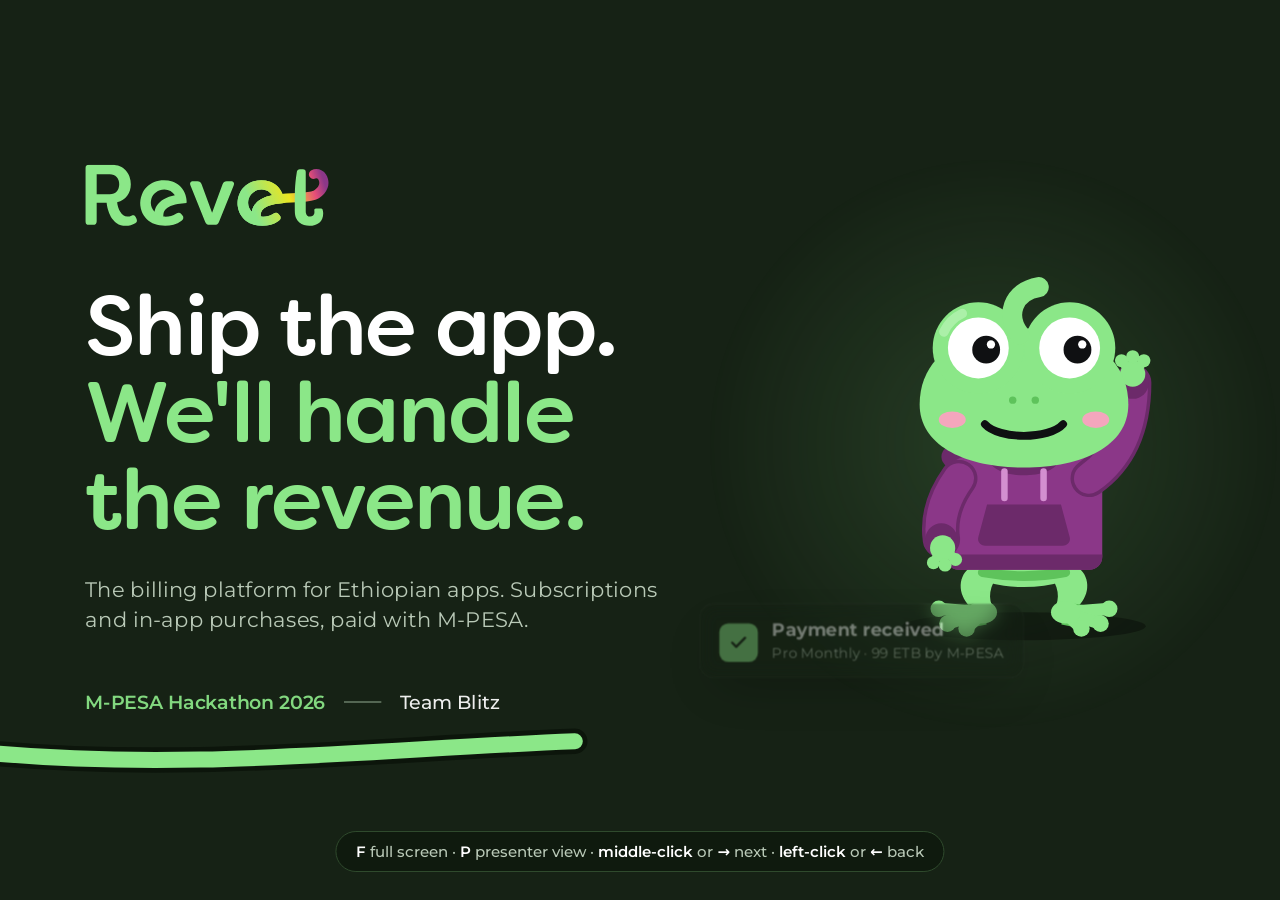
==== commit 5fb10860: "pitch 2" ====
--- a/index.html
+++ b/index.html
@@ -274,113 +274,6 @@
       </div>
     </div>
 </section>
-<section class="slide" id="s-ethiopia" aria-label="Built for Ethiopia">
-    <p class="chrome-label in">Built for Ethiopia</p>
-    <div class="glow" style="left:1080px;top:60px;width:900px;height:900px;background:radial-gradient(closest-side,rgba(139,231,136,.10),rgba(139,231,136,0))"></div>
-    <h1 class="h1 abs in" style="left:128px;top:160px">Built for how Ethiopia pays.</h1>
-    <div class="abs ring et-ring" style="left:128px;top:300px;width:344px;height:344px">
-        <span class="green"><svg xmlns="http://www.w3.org/2000/svg" width="24" height="24" viewBox="0 0 24 24" fill="none" stroke="currentColor" stroke-width="2" stroke-linecap="round" stroke-linejoin="round" class="lucide lucide-languages " style="width:34px;height:34px" aria-hidden="true"><path d="m5 8 6 6"></path><path d="m4 14 6-6 2-3"></path><path d="M2 5h12"></path><path d="M7 2h1"></path><path d="m22 22-5-10-5 10"></path><path d="M14 18h6"></path></svg></span>
-        <div style="margin-top:14px;font:500 30px/1.12 var(--f-head);text-wrap:balance;max-width:250px">Amharic and English</div>
-        <div class="body" style="margin-top:10px;font-size:20px;line-height:1.35;max-width:240px;text-wrap:balance">Prices in birr: <span class="ethiopic" style="color:#fff;font-weight:700">99 ብር</span></div></div><div class="abs ring et-ring" style="left:450px;top:300px;width:344px;height:344px">
-        <span class="green"><svg xmlns="http://www.w3.org/2000/svg" width="24" height="24" viewBox="0 0 24 24" fill="none" stroke="currentColor" stroke-width="2" stroke-linecap="round" stroke-linejoin="round" class="lucide lucide-wifi-off " style="width:34px;height:34px" aria-hidden="true"><path d="M12 20h.01"></path><path d="M8.5 16.429a5 5 0 0 1 7 0"></path><path d="M5 12.859a10 10 0 0 1 5.17-2.69"></path><path d="M19 12.859a10 10 0 0 0-2.007-1.523"></path><path d="M2 8.82a15 15 0 0 1 4.177-2.643"></path><path d="M22 8.82a15 15 0 0 0-11.288-3.764"></path><path d="m2 2 20 20"></path></svg></span>
-        <div style="margin-top:14px;font:500 30px/1.12 var(--f-head);text-wrap:balance;max-width:250px">Works offline</div>
-        <div class="body" style="margin-top:10px;font-size:20px;line-height:1.35;max-width:240px;text-wrap:balance">Access cached for 72 hours</div></div><div class="abs ring et-ring" style="left:772px;top:300px;width:344px;height:344px">
-        <span class="green"><svg xmlns="http://www.w3.org/2000/svg" width="24" height="24" viewBox="0 0 24 24" fill="none" stroke="currentColor" stroke-width="2" stroke-linecap="round" stroke-linejoin="round" class="lucide lucide-smartphone " style="width:34px;height:34px" aria-hidden="true"><rect width="14" height="20" x="5" y="2" rx="2" ry="2"></rect><path d="M12 18h.01"></path></svg></span>
-        <div style="margin-top:14px;font:500 30px/1.12 var(--f-head);text-wrap:balance;max-width:250px">iPhone-safe</div>
-        <div class="body" style="margin-top:10px;font-size:20px;line-height:1.35;max-width:240px;text-wrap:balance">No prices on iPhone, as Apple requires</div></div><div class="abs ring et-ring" style="left:128px;top:622px;width:344px;height:344px">
-        <span class="green"><svg xmlns="http://www.w3.org/2000/svg" width="24" height="24" viewBox="0 0 24 24" fill="none" stroke="currentColor" stroke-width="2" stroke-linecap="round" stroke-linejoin="round" class="lucide lucide-gift " style="width:34px;height:34px" aria-hidden="true"><path d="M12 7v14"></path><path d="M20 11v8a2 2 0 0 1-2 2H6a2 2 0 0 1-2-2v-8"></path><path d="M7.5 7a1 1 0 0 1 0-5A4.8 8 0 0 1 12 7a4.8 8 0 0 1 4.5-5 1 1 0 0 1 0 5"></path><rect x="3" y="7" width="18" height="4" rx="1"></rect></svg></span>
-        <div style="margin-top:14px;font:500 30px/1.12 var(--f-head);text-wrap:balance;max-width:250px">Pay for family</div>
-        <div class="body" style="margin-top:10px;font-size:20px;line-height:1.35;max-width:240px;text-wrap:balance">Gift a plan to any <span class="nw">M-PESA</span> number</div></div><div class="abs ring et-ring" style="left:450px;top:622px;width:344px;height:344px">
-        <span class="green"><svg xmlns="http://www.w3.org/2000/svg" width="24" height="24" viewBox="0 0 24 24" fill="none" stroke="currentColor" stroke-width="2" stroke-linecap="round" stroke-linejoin="round" class="lucide lucide-clock " style="width:34px;height:34px" aria-hidden="true"><circle cx="12" cy="12" r="10"></circle><path d="M12 6v6l4 2"></path></svg></span>
-        <div style="margin-top:14px;font:500 30px/1.12 var(--f-head);text-wrap:balance;max-width:250px">Renews at your hour</div>
-        <div class="body" style="margin-top:10px;font-size:20px;line-height:1.35;max-width:240px;text-wrap:balance">One PIN prompt, 08:00 to 20:00</div></div><div class="abs ring et-ring" style="left:772px;top:622px;width:344px;height:344px">
-        <span class="green"><svg xmlns="http://www.w3.org/2000/svg" width="24" height="24" viewBox="0 0 24 24" fill="none" stroke="currentColor" stroke-width="2" stroke-linecap="round" stroke-linejoin="round" class="lucide lucide-store " style="width:34px;height:34px" aria-hidden="true"><path d="M15 21v-5a1 1 0 0 0-1-1h-4a1 1 0 0 0-1 1v5"></path><path d="M17.774 10.31a1.12 1.12 0 0 0-1.549 0 2.5 2.5 0 0 1-3.451 0 1.12 1.12 0 0 0-1.548 0 2.5 2.5 0 0 1-3.452 0 1.12 1.12 0 0 0-1.549 0 2.5 2.5 0 0 1-3.77-3.248l2.889-4.184A2 2 0 0 1 7 2h10a2 2 0 0 1 1.653.873l2.895 4.192a2.5 2.5 0 0 1-3.774 3.244"></path><path d="M4 10.95V19a2 2 0 0 0 2 2h12a2 2 0 0 0 2-2v-8.05"></path></svg></span>
-        <div style="margin-top:14px;font:500 30px/1.12 var(--f-head);text-wrap:balance;max-width:250px">Pay anywhere</div>
-        <div class="body" style="margin-top:10px;font-size:20px;line-height:1.35;max-width:240px;text-wrap:balance">In the app, the <span class="nw">M-PESA</span> mini app, pay.revet.et</div></div>
-    <div class="abs" data-morph="screen" data-morph-kind="box" style="left:1330px;top:140px;width:422px;height:888px;border-radius:56px;background:#0b0b0d">
-      <div id="et-phone" style="position:absolute;width:422px;height:888px;transform-origin:50% 50%;left:0;top:0">
-    <div style="position:absolute;inset:0;border-radius:56px;background:#0b0b0d;border:1.5px solid #34363d;box-shadow:0 50px 120px -40px rgba(0,0,0,.95),0 0 0 1px rgba(255,255,255,.03) inset"></div>
-    <div style="position:absolute;left:-3px;top:180px;width:3px;height:64px;border-radius:2px;background:#26282e"></div>
-    <div style="position:absolute;right:-3px;top:150px;width:3px;height:96px;border-radius:2px;background:#26282e"></div>
-    <div id="et-phone-screen" style="position:absolute;left:11px;top:11px;width:400px;height:866px;border-radius:45px;overflow:hidden;background:#fbf6ee">
-      <div style="position:absolute;inset:0;background:#0f1012;padding-top:36px;font-family:var(--font-sans)" lang="am">
-    <div style="position:absolute;left:0;right:0;top:0;height:36px;display:flex;align-items:center;justify-content:space-between;padding:0 22px;padding-top:0px;z-index:40;font:600 13px var(--font-sans);color:#fff">
-    <span>9:41</span><span style="display:flex;align-items:center;gap:6px">
-  <svg width="17" height="12" viewBox="0 0 17 12"><path d="M1 11h2V8H1zM5 11h2V6H5zM9 11h2V3.5H9zM13 11h2V1h-2z" fill="#fff"/></svg>
-  <svg width="16" height="12" viewBox="0 0 16 12"><path d="M8 11.2 10.4 8.4a3.4 3.4 0 0 0-4.8 0zM3.6 6.4a6.3 6.3 0 0 1 8.8 0l1.4-1.6a8.4 8.4 0 0 0-11.6 0zM.8 3.4a10.3 10.3 0 0 1 14.4 0" fill="none" stroke="#fff" stroke-width="1.6" stroke-linecap="round"/></svg>
-  <svg width="24" height="12" viewBox="0 0 24 12"><rect x=".7" y=".7" width="20" height="10.6" rx="3" fill="none" stroke="#fff" stroke-opacity=".5" stroke-width="1.2"/><rect x="2.4" y="2.4" width="14" height="7.2" rx="1.6" fill="#fff"/><path d="M22.4 4.2v3.6" stroke="#fff" stroke-opacity=".5" stroke-width="1.4" stroke-linecap="round"/></svg>
-</span>
-  </div>
-    <div style="display:flex;justify-content:space-between;align-items:center;padding:8px 20px"><span style="font-size:18px;color:#9ca3af">✕</span><span style="font-size:13px;font-weight:600;color:#9ca3af">ግዢ መልስ</span></div>
-    <div style="padding:0 20px">
-      <div style="position:relative;height:112px;border-radius:20px;margin-top:4px;overflow:hidden;background:rgba(139,231,136,.15)">
-        <span style="position:absolute;left:14px;top:12px;font-size:12px;font-weight:700;color:rgba(255,255,255,.85);letter-spacing:.4px">AddisEReader</span>
-        <div style="position:absolute;right:22px;bottom:0;display:flex;align-items:flex-end;gap:7px"><span style="width:20px;height:58px;background:#8be788;opacity:.9;border-radius:5px 5px 0 0"></span><span style="width:20px;height:70px;background:#8b3788;opacity:.9;border-radius:5px 5px 0 0"></span><span style="width:20px;height:50px;background:#e9b949;opacity:.9;border-radius:5px 5px 0 0"></span><span style="width:20px;height:64px;background:#4b8fe0;opacity:.9;border-radius:5px 5px 0 0"></span><span style="width:20px;height:44px;background:#8be788;opacity:.9;border-radius:5px 5px 0 0"></span></div>
-      </div>
-      <div class="ethiopic" style="margin-top:16px;font-size:24px;font-weight:800;line-height:30px;letter-spacing:-.3px;color:#ffffff">ያልተገደበ የአማርኛ መጻሕፍት፣ ያለ ኢንተርኔትም</div>
-      <div class="ethiopic" style="margin-top:6px;font-size:14px;line-height:20px;color:#9ca3af"></div>
-      <div style="margin-top:16px;display:flex;flex-direction:column;gap:8px"></div>
-      <div style="margin-top:22px;display:flex;flex-direction:column;gap:10px"><div  style="position:relative;border:1.5px solid #2c2e35;border-radius:14px;padding:13px 14px;background:#1c1d21">
-          
-          <div style="display:flex;justify-content:space-between;align-items:center;gap:8px"><span class="ethiopic" style="font-size:15px;font-weight:700;color:#ffffff">ሳምንታዊ</span>
-            <span class="ethiopic" style="font-size:15px;font-weight:800;color:#ffffff">25 ብር<span style="font-weight:400;font-size:13px;color:#9ca3af"> / በሳምንት</span></span></div>
-          
-        </div><div id="et-pw-monthly" style="position:relative;border:1.5px solid #8be788;border-radius:14px;padding:13px 14px;background:#1c1d21">
-          <div style="position:absolute;top:-10px;right:14px;border-radius:99px;padding:2px 8px;background:#8be788"><span class="ethiopic" style="font-size:11px;font-weight:800;color:#0e170f">ምርጥ ዋጋ</span></div>
-          <div style="display:flex;justify-content:space-between;align-items:center;gap:8px"><span class="ethiopic" style="font-size:15px;font-weight:700;color:#ffffff">ወርሃዊ</span>
-            <span class="ethiopic" style="font-size:15px;font-weight:800;color:#ffffff">99 ብር<span style="font-weight:400;font-size:13px;color:#9ca3af"> / በወር</span></span></div>
-          <div class="ethiopic" style="font-size:12px;margin-top:3px;color:#9ca3af">በቀን 3.3 ብር ገደማ</div>
-        </div><div  style="position:relative;border:1.5px solid #2c2e35;border-radius:14px;padding:13px 14px;background:#1c1d21">
-          
-          <div style="display:flex;justify-content:space-between;align-items:center;gap:8px"><span class="ethiopic" style="font-size:15px;font-weight:700;color:#ffffff">3 ወር</span>
-            <span class="ethiopic" style="font-size:15px;font-weight:800;color:#ffffff">280 ብር<span style="font-weight:400;font-size:13px;color:#9ca3af"> / በ3 ወር</span></span></div>
-          
-        </div></div>
-      <div id="et-pw-cta" class="ethiopic" style="margin-top:16px;border-radius:14px;padding:16px 0;text-align:center;background:#8be788;font-size:16px;font-weight:800;color:#0e170f">በ<span class="nw">M-PESA</span> ይቀጥሉ</div>
-      <div style="margin-top:10px;text-align:center;font-size:11.5px;line-height:16px;color:#9ca3af" class="ethiopic">በ<span class="nw">M-PESA</span> ጥያቄ ይታደሳል። እያንዳንዱን ክፍያ በፒንዎ ያጸድቃሉ። በማንኛውም ጊዜ ማቋረጥ ይችላሉ።</div>
-      <div style="margin-top:10px;text-align:center;font-size:11.5px;color:#9ca3af">ውሎች · ግላዊነት</div>
-    </div>
-  </div>
-      <div style="position:absolute;left:50%;top:13px;width:11px;height:11px;margin-left:-5.5px;border-radius:99px;background:#050506;z-index:60"></div>
-    </div>
-  </div>
-    </div>
-    <p class="chrome-foot" data-morph="foot" data-morph-kind="same">Revet · Team Blitz</p>
-</section>
-<section class="slide" id="s-ready" aria-label="Production-ready on M-PESA">
-    <p class="chrome-label in">Production-ready</p>
-    <h1 class="h1 abs in" style="left:128px;top:160px">Working end to end on <span class="nw">M-PESA</span>.</h1>
-    <div class="abs in" style="left:128px;top:290px;display:flex;align-items:center;gap:14px"><span class="pill" style="background:transparent;border:1.5px solid var(--line);color:var(--ink-muted);font-weight:500"><span style="width:12px;height:12px;border-radius:6px;background:#8be788"></span>Daraja Ethiopia sandbox</span><span class="pill">STK Push</span><span class="pill">C2B</span><span class="pill">B2C</span></div>
-    <div class="abs rd-row" style="left:128px;top:432px;display:flex;gap:26px;align-items:flex-start;width:720px">
-        <span class="ring-icon"><svg xmlns="http://www.w3.org/2000/svg" width="24" height="24" viewBox="0 0 24 24" fill="none" stroke="currentColor" stroke-width="2" stroke-linecap="round" stroke-linejoin="round" class="lucide lucide-copy-check " style="width:28px;height:28px" aria-hidden="true"><path d="m12 15 2 2 4-4"></path><rect width="14" height="14" x="8" y="8" rx="2" ry="2"></rect><path d="M4 16c-1.1 0-2-.9-2-2V4c0-1.1.9-2 2-2h10c1.1 0 2 .9 2 2"></path></svg></span><div><div style="font:500 38px/1.1 var(--f-head)">One payment, one unlock</div><div class="body" style="margin-top:8px;font-size:23px">Repeated <span class="nw">M-PESA</span> confirmations are ignored</div></div></div><div class="abs rd-row" style="left:128px;top:572px;display:flex;gap:26px;align-items:flex-start;width:720px">
-        <span class="ring-icon"><svg xmlns="http://www.w3.org/2000/svg" width="24" height="24" viewBox="0 0 24 24" fill="none" stroke="currentColor" stroke-width="2" stroke-linecap="round" stroke-linejoin="round" class="lucide lucide-send " style="width:28px;height:28px" aria-hidden="true"><path d="M14.536 21.686a.5.5 0 0 0 .937-.024l6.5-19a.496.496 0 0 0-.635-.635l-19 6.5a.5.5 0 0 0-.024.937l7.93 3.18a2 2 0 0 1 1.112 1.11z"></path><path d="m21.854 2.147-10.94 10.939"></path></svg></span><div><div style="font:500 38px/1.1 var(--f-head)">No payout sent twice</div><div class="body" style="margin-top:8px;font-size:23px">An unknown result is never resent</div></div></div><div class="abs rd-row" style="left:128px;top:712px;display:flex;gap:26px;align-items:flex-start;width:720px">
-        <span class="ring-icon"><svg xmlns="http://www.w3.org/2000/svg" width="24" height="24" viewBox="0 0 24 24" fill="none" stroke="currentColor" stroke-width="2" stroke-linecap="round" stroke-linejoin="round" class="lucide lucide-scale " style="width:28px;height:28px" aria-hidden="true"><path d="M12 3v18"></path><path d="m19 8 3 8a5 5 0 0 1-6 0zV7"></path><path d="M3 7h1a17 17 0 0 0 8-2 17 17 0 0 0 8 2h1"></path><path d="m5 8 3 8a5 5 0 0 1-6 0zV7"></path><path d="M7 21h10"></path></svg></span><div><div style="font:500 38px/1.1 var(--f-head)">Every journal balances</div><div class="body" style="margin-top:8px;font-size:23px">Double-entry ledger with a built-in check</div></div></div><div class="abs rd-row" style="left:128px;top:852px;display:flex;gap:26px;align-items:flex-start;width:720px">
-        <span class="ring-icon"><svg xmlns="http://www.w3.org/2000/svg" width="24" height="24" viewBox="0 0 24 24" fill="none" stroke="currentColor" stroke-width="2" stroke-linecap="round" stroke-linejoin="round" class="lucide lucide-ban " style="width:28px;height:28px" aria-hidden="true"><circle cx="12" cy="12" r="10"></circle><path d="M4.929 4.929 19.07 19.071"></path></svg></span><div><div style="font:500 38px/1.1 var(--f-head)">Wrong payments rejected</div><div class="body" style="margin-top:8px;font-size:23px">C2B must match a live subscription</div></div></div>
-    <div class="abs rd-panel" style="left:880px;top:432px;width:912px;box-sizing:border-box;border-radius:20px;background:#1c1d21;border:1.5px solid #2c2e35;overflow:hidden;font-family:var(--font-sans);box-shadow:0 40px 90px -40px rgba(0,0,0,.8)">
-      <div style="display:flex;align-items:center;justify-content:space-between;padding:22px 26px"><span style="font-size:22px;font-weight:700;color:#fff"><span class="nw">M-PESA</span> activity</span><span style="display:flex;align-items:center;gap:10px;font-size:16px;color:#9ca3af"><span style="width:10px;height:10px;border-radius:5px;background:#8be788"></span>Live</span></div>
-      <div style="display:grid;grid-template-columns:230px 1fr 190px;padding:12px 26px;background:#17181c;font-size:15px;color:#c4c7ce"><span>API</span><span>Summary</span><span>Result</span></div>
-      <div class="rd-ev" style="display:grid;grid-template-columns:230px 1fr 190px;align-items:center;padding:17px 26px;border-top:1px solid #25272d;font-size:18px">
-          <span style="display:flex;align-items:center;gap:10px;font-weight:600;color:#fff"><svg xmlns="http://www.w3.org/2000/svg" width="24" height="24" viewBox="0 0 24 24" fill="none" stroke="currentColor" stroke-width="2" stroke-linecap="round" stroke-linejoin="round" class="lucide lucide-arrow-up-right " style="width:18px;height:18px;color:#4b8fe0" aria-hidden="true"><path d="M7 7h10v10"></path><path d="M7 17 17 7"></path></svg>STK Push</span>
-          <span style="color:#c4c7ce;white-space:nowrap;overflow:hidden;text-overflow:ellipsis;padding-right:16px">Prompt sent · 99 ETB · ADDISEREADER</span>
-          <span style="display:flex;align-items:center;gap:9px;color:#c4c7ce;white-space:nowrap"><span style="width:10px;height:10px;border-radius:5px;background:#9ca3af"></span>Accepted</span></div><div class="rd-ev" style="display:grid;grid-template-columns:230px 1fr 190px;align-items:center;padding:17px 26px;border-top:1px solid #25272d;font-size:18px">
-          <span style="display:flex;align-items:center;gap:10px;font-weight:600;color:#fff"><svg xmlns="http://www.w3.org/2000/svg" width="24" height="24" viewBox="0 0 24 24" fill="none" stroke="currentColor" stroke-width="2" stroke-linecap="round" stroke-linejoin="round" class="lucide lucide-arrow-down-left " style="width:18px;height:18px;color:#8be788" aria-hidden="true"><path d="M17 7 7 17"></path><path d="M17 17H7V7"></path></svg>STK Callback</span>
-          <span style="color:#c4c7ce;white-space:nowrap;overflow:hidden;text-overflow:ellipsis;padding-right:16px">Paid · receipt S0TYZ8SSSJ</span>
-          <span style="display:flex;align-items:center;gap:9px;color:#c4c7ce;white-space:nowrap"><span style="width:10px;height:10px;border-radius:5px;background:#8be788"></span>OK</span></div><div class="rd-ev rd-dup" style="display:grid;grid-template-columns:230px 1fr 190px;align-items:center;padding:17px 26px;border-top:1px solid #25272d;font-size:18px">
-          <span style="display:flex;align-items:center;gap:10px;font-weight:600;color:#fff"><svg xmlns="http://www.w3.org/2000/svg" width="24" height="24" viewBox="0 0 24 24" fill="none" stroke="currentColor" stroke-width="2" stroke-linecap="round" stroke-linejoin="round" class="lucide lucide-arrow-down-left " style="width:18px;height:18px;color:#8be788" aria-hidden="true"><path d="M17 7 7 17"></path><path d="M17 17H7V7"></path></svg>STK Callback</span>
-          <span style="color:#c4c7ce;white-space:nowrap;overflow:hidden;text-overflow:ellipsis;padding-right:16px">Duplicate callback ignored · already recorded</span>
-          <span style="display:flex;align-items:center;gap:9px;color:#c4c7ce;white-space:nowrap"><span style="width:10px;height:10px;border-radius:5px;background:#d38fd0"></span>Duplicate ignored</span></div><div class="rd-ev" style="display:grid;grid-template-columns:230px 1fr 190px;align-items:center;padding:17px 26px;border-top:1px solid #25272d;font-size:18px">
-          <span style="display:flex;align-items:center;gap:10px;font-weight:600;color:#fff"><svg xmlns="http://www.w3.org/2000/svg" width="24" height="24" viewBox="0 0 24 24" fill="none" stroke="currentColor" stroke-width="2" stroke-linecap="round" stroke-linejoin="round" class="lucide lucide-arrow-down-left " style="width:18px;height:18px;color:#8be788" aria-hidden="true"><path d="M17 7 7 17"></path><path d="M17 17H7V7"></path></svg>C2B Validation</span>
-          <span style="color:#c4c7ce;white-space:nowrap;overflow:hidden;text-overflow:ellipsis;padding-right:16px">Amount matches no live subscription</span>
-          <span style="display:flex;align-items:center;gap:9px;color:#c4c7ce;white-space:nowrap"><span style="width:10px;height:10px;border-radius:5px;background:#facc15"></span>Rejected</span></div><div class="rd-ev" style="display:grid;grid-template-columns:230px 1fr 190px;align-items:center;padding:17px 26px;border-top:1px solid #25272d;font-size:18px">
-          <span style="display:flex;align-items:center;gap:10px;font-weight:600;color:#fff"><svg xmlns="http://www.w3.org/2000/svg" width="24" height="24" viewBox="0 0 24 24" fill="none" stroke="currentColor" stroke-width="2" stroke-linecap="round" stroke-linejoin="round" class="lucide lucide-arrow-up-right " style="width:18px;height:18px;color:#4b8fe0" aria-hidden="true"><path d="M7 7h10v10"></path><path d="M7 17 17 7"></path></svg>B2C Payment</span>
-          <span style="color:#c4c7ce;white-space:nowrap;overflow:hidden;text-overflow:ellipsis;padding-right:16px">Payout to <span class="nw">M-PESA</span> · 11,326.00 ETB</span>
-          <span style="display:flex;align-items:center;gap:9px;color:#c4c7ce;white-space:nowrap"><span style="width:10px;height:10px;border-radius:5px;background:#9ca3af"></span>Accepted</span></div><div class="rd-ev" style="display:grid;grid-template-columns:230px 1fr 190px;align-items:center;padding:17px 26px;border-top:1px solid #25272d;font-size:18px">
-          <span style="display:flex;align-items:center;gap:10px;font-weight:600;color:#fff"><svg xmlns="http://www.w3.org/2000/svg" width="24" height="24" viewBox="0 0 24 24" fill="none" stroke="currentColor" stroke-width="2" stroke-linecap="round" stroke-linejoin="round" class="lucide lucide-arrow-down-left " style="width:18px;height:18px;color:#8be788" aria-hidden="true"><path d="M17 7 7 17"></path><path d="M17 17H7V7"></path></svg>B2C Result</span>
-          <span style="color:#c4c7ce;white-space:nowrap;overflow:hidden;text-overflow:ellipsis;padding-right:16px">Paid · UKAGY3E82N</span>
-          <span style="display:flex;align-items:center;gap:9px;color:#c4c7ce;white-space:nowrap"><span style="width:10px;height:10px;border-radius:5px;background:#8be788"></span>OK</span></div>
-    </div>
-    <p class="chrome-foot" data-morph="foot" data-morph-kind="same">Revet · Team Blitz</p>
-</section>
 <section class="slide" id="s-model" aria-label="Business model">
     <p class="chrome-label in">Business model</p>
     <h1 class="h1 abs in" style="left:128px;top:160px"><span class="ln">Free to start,</span><span class="ln">cheaper through</span><span class="ln green"><span class="nw">M-PESA</span>.</span></h1>
@@ -525,7 +418,7 @@
     <div id="p-help">Middle-click or →: next slide · left-click or ←: back · a number + Enter: jump · B: black screen · the audience window follows this one</div>
     <div id="hint" class="show"><b>F</b> full screen · <b>P</b> presenter view · <b>middle-click</b> or <b>→</b> next · <b>left-click</b> or <b>←</b> back</div>
     <script src="assets/vendor/gsap-3.14.2.min.js"></script>
-    <script>window.DECK = { slides: [{"id":"title","title":"Revet","bg":"#162215","secs":6,"notes":"\u003cp>Hi, we're Team Blitz, and this is Revet.\u003c/p>"},{"id":"hook","title":"The hook: getting paid","bg":"#0f190e","secs":22,"notes":"\u003cp>Meet our frog. He just shipped his app, and people love it.\u003c/p>\u003cp>\u003cspan class=\"cue\">[auto, after a breath]\u003c/span> Then the payments start. \"Sent 99 birr, here's the screenshot.\" \"I paid yesterday, can you unlock my account?\" Every payment checked by hand, every renewal chased in a chat.\u003c/p>\u003cp>\u003cspan class=\"cue\">[auto]\u003c/span> And his iPhone users can't pay at all.\u003c/p>"},{"id":"problem","title":"The problem","bg":"#162215","secs":22,"notes":"\u003cp>This is how most Ethiopian apps get paid today.\u003c/p>\u003cp>Payments arrive as screenshots. Every team rebuilds billing from scratch: in our example app, AddisEReader, that was 636 lines in 20 files, plus a server and a cron job. And Apple's in-app purchase isn't available in Ethiopia, so iPhone users are the hardest to charge.\u003c/p>"},{"id":"solution","title":"The solution","bg":"#162215","secs":18,"notes":"\u003cp>Revet fixes that. We help Ethiopian developers charge for their apps with M-PESA, without building billing.\u003c/p>\u003cp>Those 636 lines become six. One SDK, one backend, and the customer pays with an M-PESA PIN.\u003c/p>"},{"id":"how","title":"How the money moves","bg":"#0f190e","secs":22,"notes":"\u003cp>Here's how the money moves.\u003c/p>\u003cp>\u003cspan class=\"cue\">[auto]\u003c/span> The customer taps a locked feature and gets an M-PESA prompt with the app's name on it: STK Push. One PIN, and Pro unlocks in place. Revet records every birr in a double-entry ledger.\u003c/p>\u003cp>\u003cspan class=\"cue\">[auto]\u003c/span> Every week, Revet pays the developer to their M-PESA through B2C. No merchant onboarding, and no Daraja integration of their own.\u003c/p>"},{"id":"demo","title":"Demo video","bg":"#0b120a","secs":0,"notes":"\u003cp>\u003cspan class=\"cue\">[auto]\u003c/span> The demo plays by itself (1:28, narrated). Middle-click moves on; left-click goes back and stops it.\u003c/p>\u003cp>If the video can't play, open brag-output/brag.mp4 directly.\u003c/p>"},{"id":"ethiopia","title":"Built for Ethiopia","bg":"#162215","secs":22,"notes":"\u003cp>Everything is built for how Ethiopia pays.\u003c/p>\u003cp>Every Revet screen is in Amharic and English, with prices in birr. Access keeps working offline for 72 hours. On iPhone we show no prices, as Apple requires; customers verify their number instead. Parents can pay for their children, renewals are one PIN at the hour the customer picks, and they can pay in the app, in the Revet mini app inside M-PESA, or on pay.revet.et.\u003c/p>"},{"id":"ready","title":"Production-ready on M-PESA","bg":"#0f190e","secs":20,"notes":"\u003cp>This runs end to end on M-PESA's Ethiopian sandbox today: STK Push for payments, C2B checks, and B2C payouts that really pay out.\u003c/p>\u003cp>Money moves in both directions, so correctness is the product. A repeated M-PESA confirmation is ignored, so one payment is one unlock. A payout whose result never came back is never sent again. And every journal in the ledger balances to zero.\u003c/p>"},{"id":"model","title":"Business model","bg":"#162215","secs":18,"notes":"\u003cp>Developers pay, and only once they earn. Revet is free up to a monthly revenue threshold; above it we take a share of each payment, and that share is lower on M-PESA than on other payment methods.\u003c/p>\u003cp>So developers put M-PESA first: only M-PESA renews with a single PIN, and every payout lands in an M-PESA wallet. The fee comes off each payment, and the rest is paid out weekly.\u003c/p>\u003cp class=\"qa\">Q&A, what are the numbers? We'll set the free threshold and the rates with our pilot developers. The prototype currently charges 2.5% on M-PESA revenue as a working value.\u003c/p>\u003cp class=\"qa\">Q&A, how does that compare? App stores take 15 to 30%. RevenueCat charges 1% on top of the stores and doesn't collect the money. Chapa launched at 3.5% for payment processing alone (2022). Revet collects, runs the subscription and pays out.\u003c/p>"},{"id":"gtm","title":"Go-to-market","bg":"#162215","secs":12,"notes":"\u003cp>We start where subscriptions already make sense: ed-tech first, then media and streaming, then games.\u003c/p>\u003cp>We reach developers through hackathon teams, Safaricom's developer channels, developer communities and software agencies, and we onboard the first 20 by hand.\u003c/p>"},{"id":"world","title":"Beyond Ethiopia","bg":"#0f190e","secs":18,"notes":"\u003cp>And Ethiopia is the start. M-PESA already has 5.2 million customers here, 40 million monthly active customers in Kenya and 14 million in Tanzania.\u003c/p>\u003cp>Our SDK, ledger and console carry over; each new market needs its own licence and rail settings. Our goal: every developer on M-PESA gets paid for their work.\u003c/p>\u003cp class=\"qa\">Q&A sources: Safaricom Ethiopia FY26 results (May 2026, 5.2 M M-PESA customers); Safaricom, March 2026 (40 M monthly active in Kenya); Vodacom Tanzania FY26 results (14.1 M).\u003c/p>"},{"id":"team","title":"Team","bg":"#162215","secs":12,"notes":"\u003cp>We're Team Blitz: Ismael on the SDK and mobile, Chapa on payments and the backend, and Firaol on security and compliance.\u003c/p>"},{"id":"ask","title":"Our ask","bg":"#162215","secs":18,"notes":"\u003cp>Our ask is a partnership with Safaricom, so that billing for an app is as easy as shipping it, across Africa.\u003c/p>\u003cp>It starts with Daraja production access and a supervised pilot here in Ethiopia, then every M-PESA market. Every birr in, every birr out, through M-PESA. Thank you.\u003c/p>\u003cp class=\"qa\">Q&A, compliance: balances are fixed-schedule settlement obligations, not stored value. Every business is verified, with Fayda for its owners (in the prototype's verification flow). Personal data is handled under Ethiopia's Personal Data Protection Proclamation. AML rules such as self-dealing detection are in the system design, not built yet. Our preferred launch path is a supervised pilot under Safaricom's framework.\u003c/p>"}] };</script>
+    <script>window.DECK = { slides: [{"id":"title","title":"Revet","bg":"#162215","secs":6,"notes":"\u003cp>Hi, we're Team Blitz, and this is Revet.\u003c/p>"},{"id":"hook","title":"The hook: getting paid","bg":"#0f190e","secs":22,"notes":"\u003cp>Meet our frog. He just shipped his app, and people love it.\u003c/p>\u003cp>\u003cspan class=\"cue\">[auto, after a breath]\u003c/span> Then the payments start. \"Sent 99 birr, here's the screenshot.\" \"I paid yesterday, can you unlock my account?\" Every payment checked by hand, every renewal chased in a chat.\u003c/p>\u003cp>\u003cspan class=\"cue\">[auto]\u003c/span> And his iPhone users can't pay at all.\u003c/p>"},{"id":"problem","title":"The problem","bg":"#162215","secs":22,"notes":"\u003cp>This is how most Ethiopian apps get paid today.\u003c/p>\u003cp>Payments arrive as screenshots. Every team rebuilds billing from scratch: in our example app, AddisEReader, that was 636 lines in 20 files, plus a server and a cron job. And Apple's in-app purchase isn't available in Ethiopia, so iPhone users are the hardest to charge.\u003c/p>"},{"id":"solution","title":"The solution","bg":"#162215","secs":18,"notes":"\u003cp>Revet fixes that. We help Ethiopian developers charge for their apps with M-PESA, without building billing.\u003c/p>\u003cp>Those 636 lines become six. One SDK, one backend, and the customer pays with an M-PESA PIN.\u003c/p>"},{"id":"how","title":"How the money moves","bg":"#0f190e","secs":22,"notes":"\u003cp>Here's how the money moves.\u003c/p>\u003cp>\u003cspan class=\"cue\">[auto]\u003c/span> The customer taps a locked feature and gets an M-PESA prompt with the app's name on it: STK Push. One PIN, and Pro unlocks in place. Revet records every birr in a double-entry ledger.\u003c/p>\u003cp>\u003cspan class=\"cue\">[auto]\u003c/span> Every week, Revet pays the developer to their M-PESA through B2C. No merchant onboarding, and no Daraja integration of their own.\u003c/p>"},{"id":"demo","title":"Demo video","bg":"#0b120a","secs":0,"notes":"\u003cp>\u003cspan class=\"cue\">[auto]\u003c/span> The demo plays by itself (1:28, narrated). Middle-click moves on; left-click goes back and stops it.\u003c/p>\u003cp>If the video can't play, open brag-output/brag.mp4 directly.\u003c/p>"},{"id":"model","title":"Business model","bg":"#162215","secs":18,"notes":"\u003cp>Developers pay, and only once they earn. Revet is free up to a monthly revenue threshold; above it we take a share of each payment, and that share is lower on M-PESA than on other payment methods.\u003c/p>\u003cp>So developers put M-PESA first: only M-PESA renews with a single PIN, and every payout lands in an M-PESA wallet. The fee comes off each payment, and the rest is paid out weekly.\u003c/p>\u003cp class=\"qa\">Q&A, what are the numbers? We'll set the free threshold and the rates with our pilot developers. The prototype currently charges 2.5% on M-PESA revenue as a working value.\u003c/p>\u003cp class=\"qa\">Q&A, how does that compare? App stores take 15 to 30%. RevenueCat charges 1% on top of the stores and doesn't collect the money. Chapa launched at 3.5% for payment processing alone (2022). Revet collects, runs the subscription and pays out.\u003c/p>"},{"id":"gtm","title":"Go-to-market","bg":"#162215","secs":12,"notes":"\u003cp>We start where subscriptions already make sense: ed-tech first, then media and streaming, then games.\u003c/p>\u003cp>We reach developers through hackathon teams, Safaricom's developer channels, developer communities and software agencies, and we onboard the first 20 by hand.\u003c/p>"},{"id":"world","title":"Beyond Ethiopia","bg":"#0f190e","secs":18,"notes":"\u003cp>And Ethiopia is the start. M-PESA already has 5.2 million customers here, 40 million monthly active customers in Kenya and 14 million in Tanzania.\u003c/p>\u003cp>Our SDK, ledger and console carry over; each new market needs its own licence and rail settings. Our goal: every developer on M-PESA gets paid for their work.\u003c/p>\u003cp class=\"qa\">Q&A sources: Safaricom Ethiopia FY26 results (May 2026, 5.2 M M-PESA customers); Safaricom, March 2026 (40 M monthly active in Kenya); Vodacom Tanzania FY26 results (14.1 M).\u003c/p>"},{"id":"team","title":"Team","bg":"#162215","secs":12,"notes":"\u003cp>We're Team Blitz: Ismael on the SDK and mobile, Chapa on payments and the backend, and Firaol on security and compliance.\u003c/p>"},{"id":"ask","title":"Our ask","bg":"#162215","secs":18,"notes":"\u003cp>Our ask is a partnership with Safaricom, so that billing for an app is as easy as shipping it, across Africa.\u003c/p>\u003cp>It starts with Daraja production access and a supervised pilot here in Ethiopia, then every M-PESA market. Every birr in, every birr out, through M-PESA. Thank you.\u003c/p>\u003cp class=\"qa\">Q&A, compliance: balances are fixed-schedule settlement obligations, not stored value. Every business is verified, with Fayda for its owners (in the prototype's verification flow). Personal data is handled under Ethiopia's Personal Data Protection Proclamation. AML rules such as self-dealing detection are in the system design, not built yet. Our preferred launch path is a supervised pilot under Safaricom's framework.\u003c/p>"}] };</script>
     <script src="assets/anim.js"></script>
     <script src="assets/deck.js"></script>
     <script>setTimeout(() => document.getElementById("hint").classList.remove("show"), 5000);</script>
